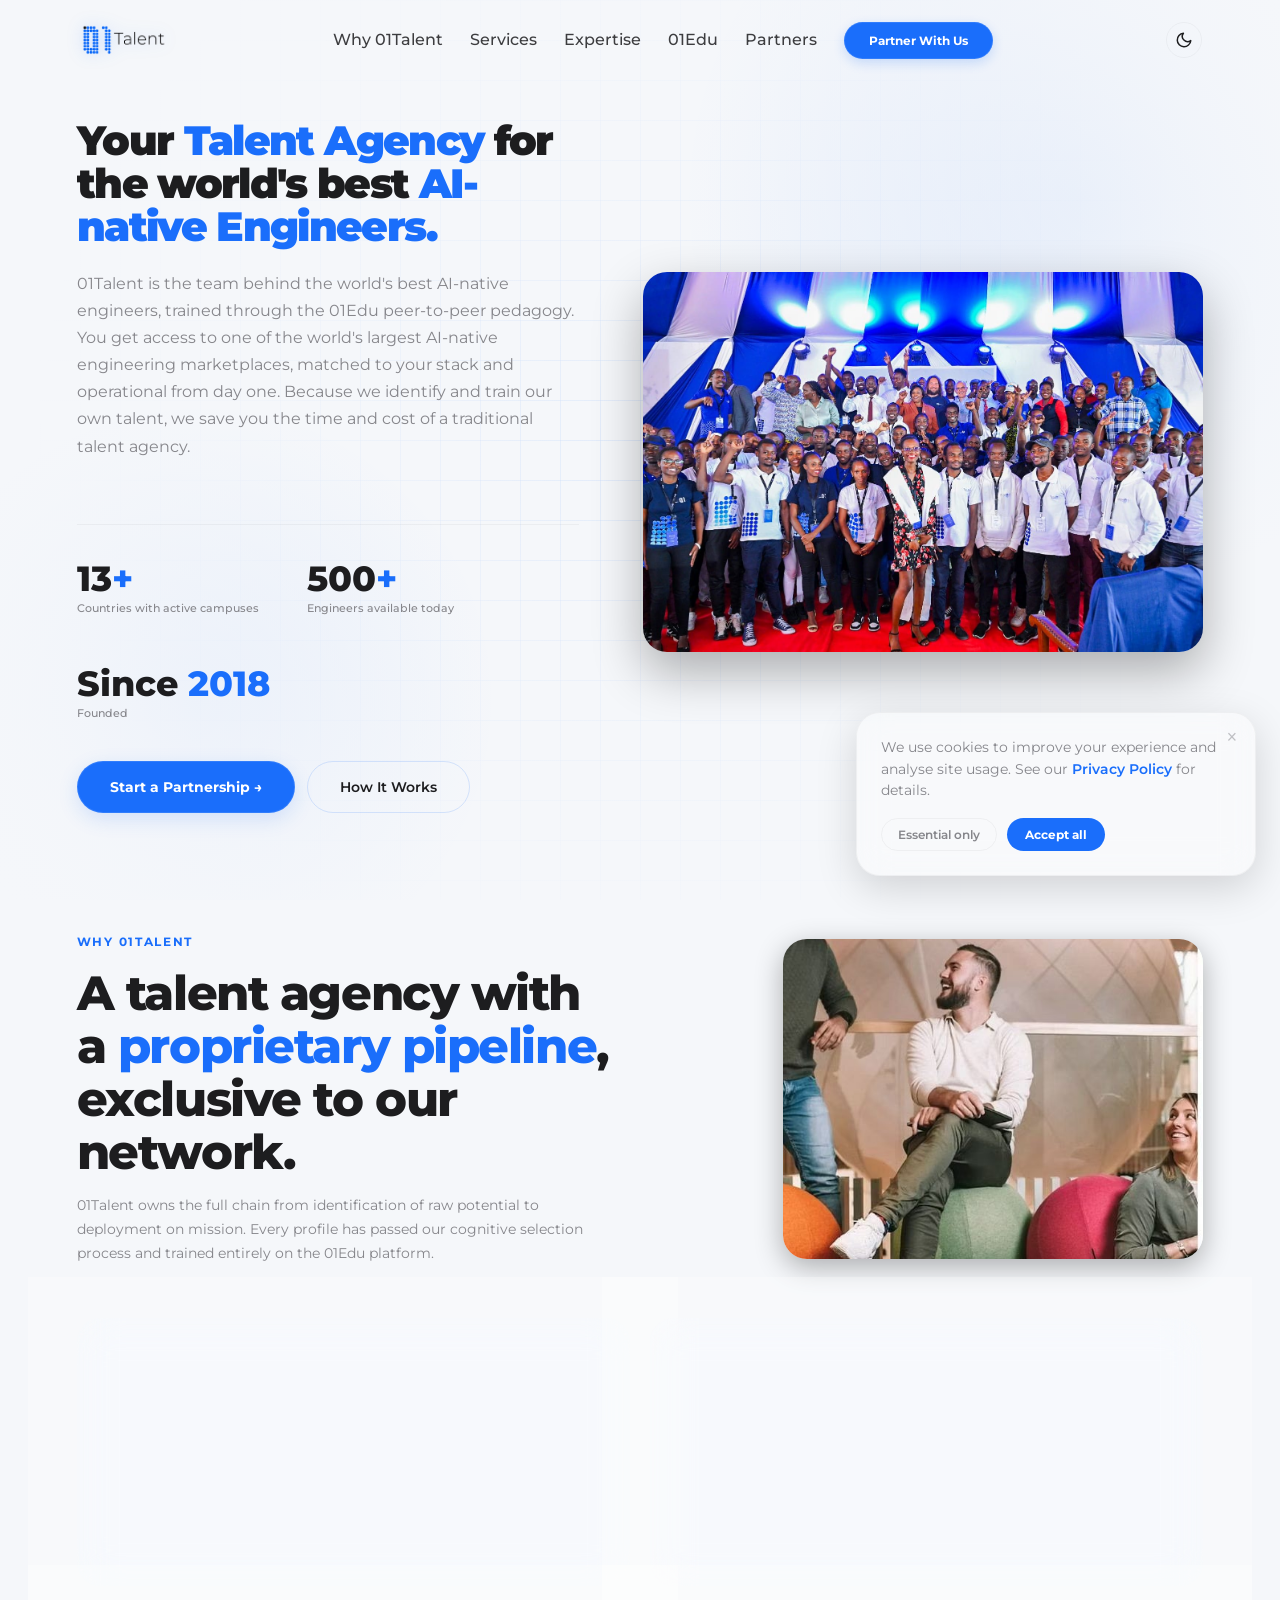
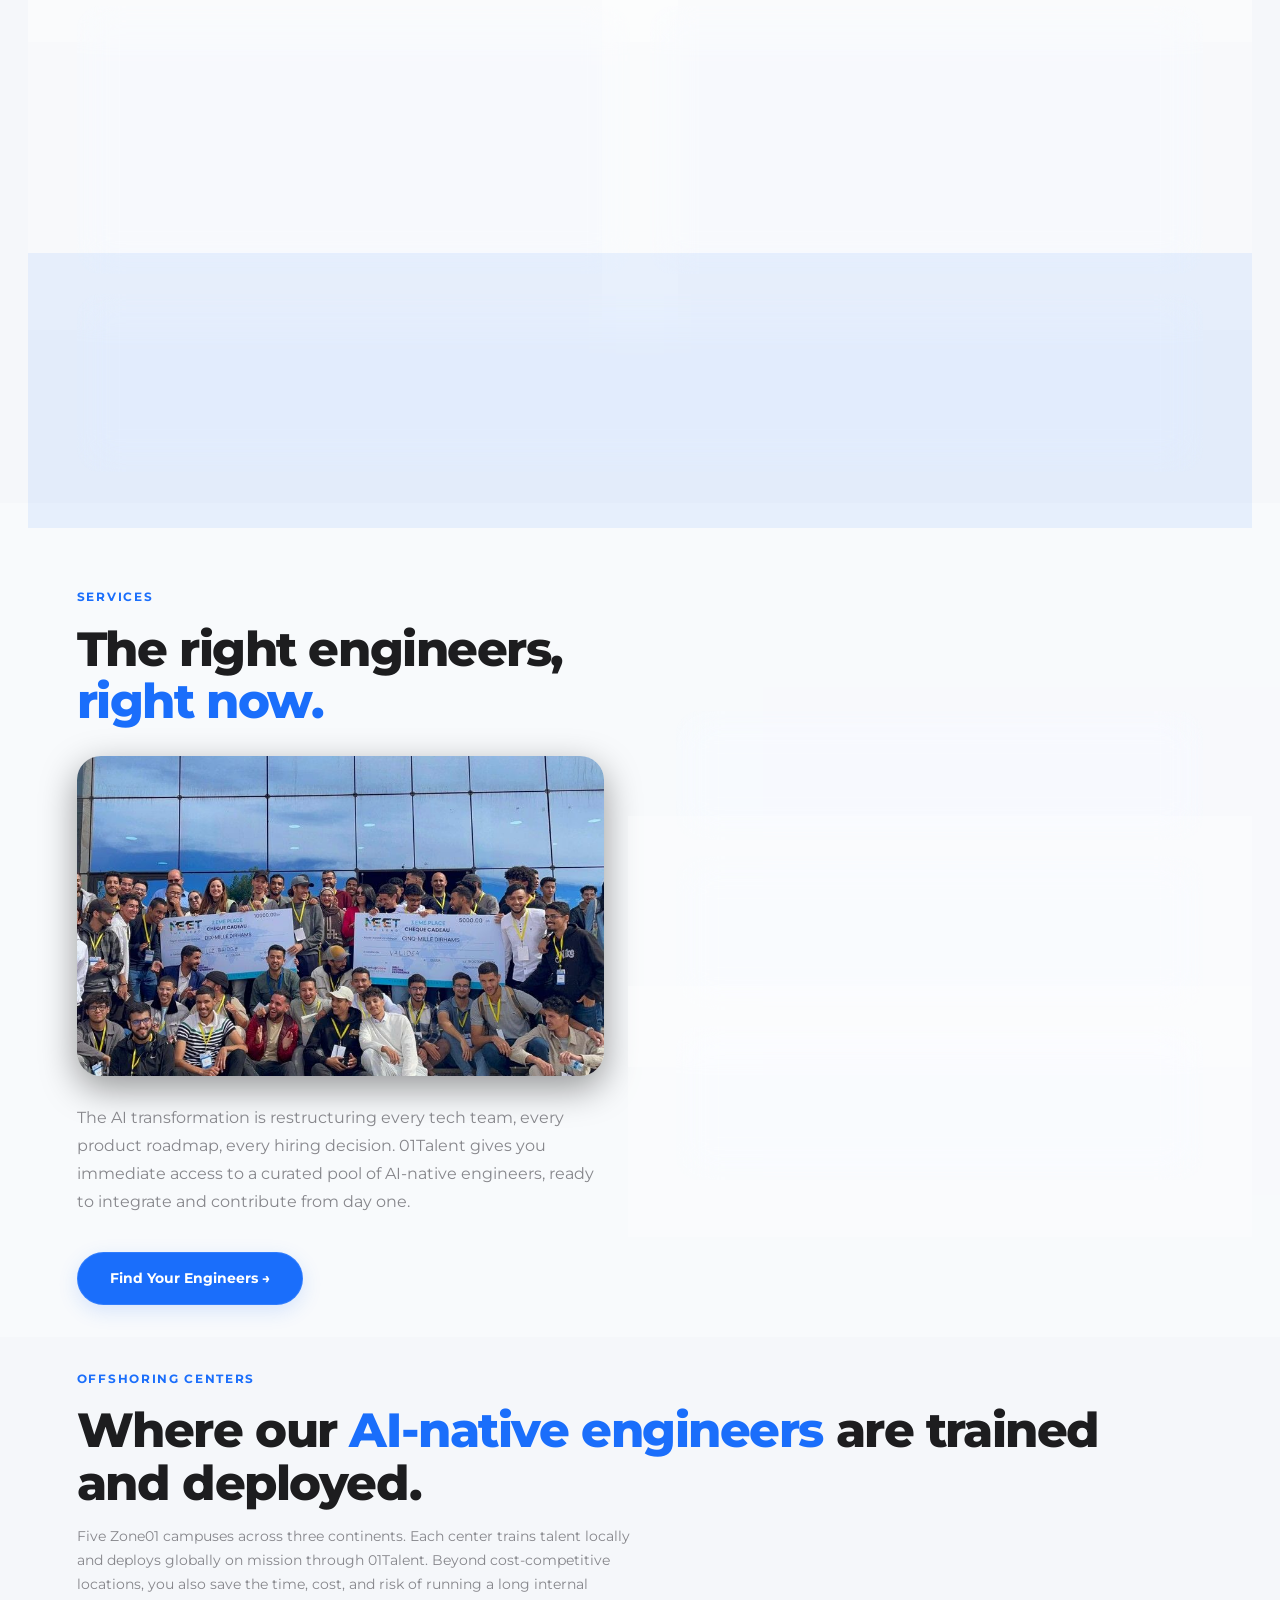
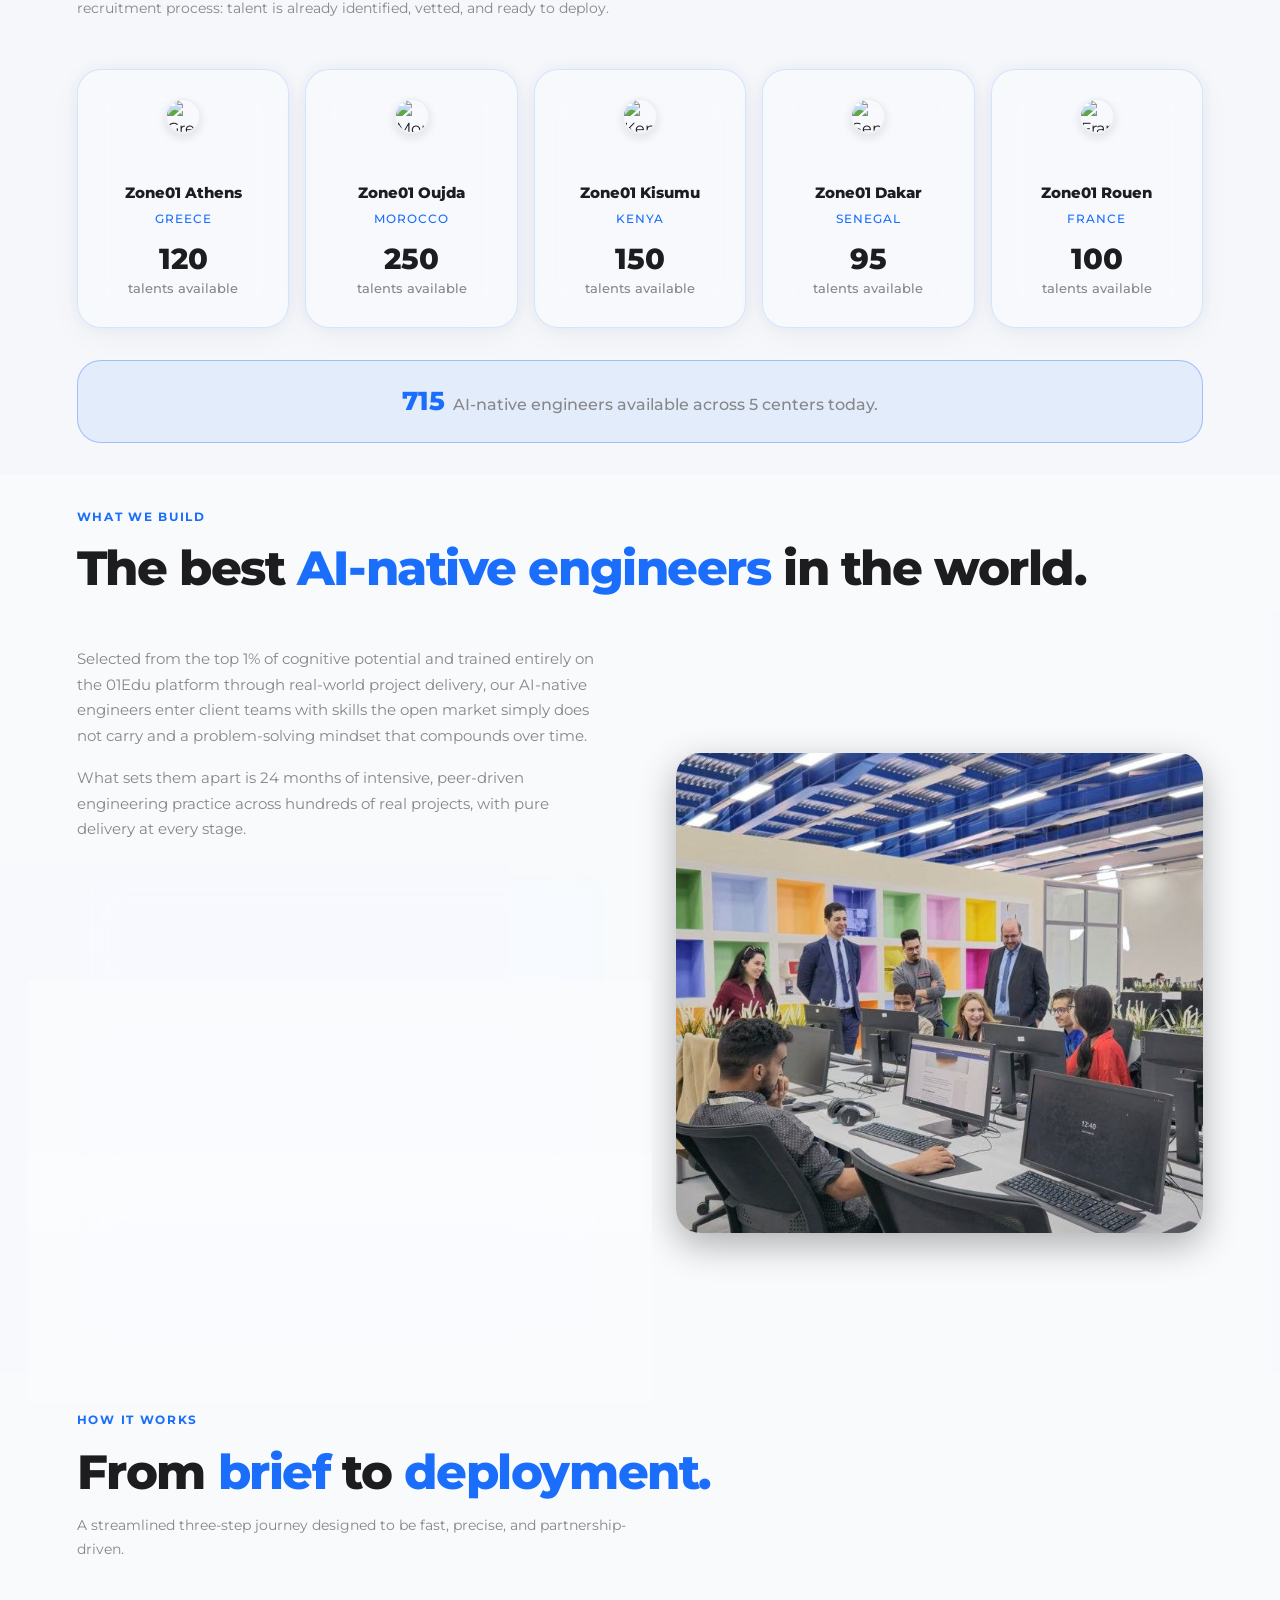
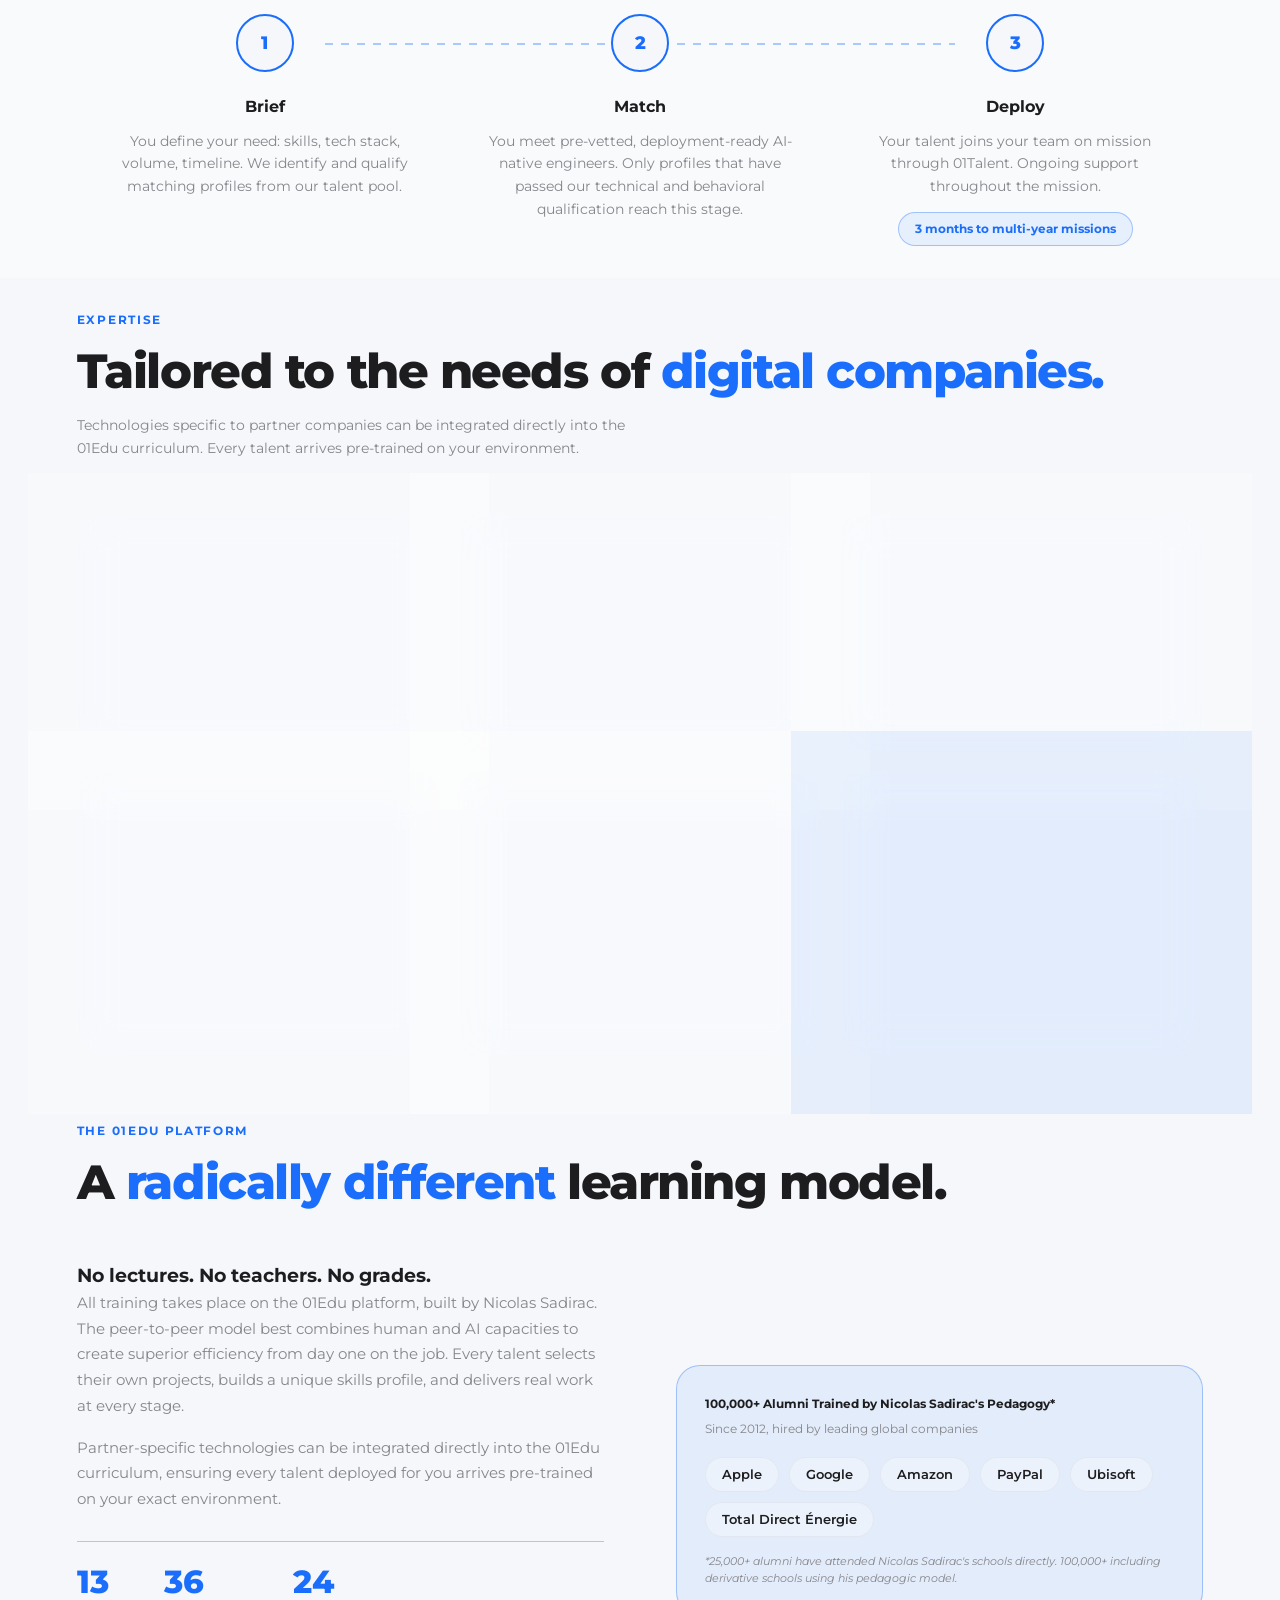
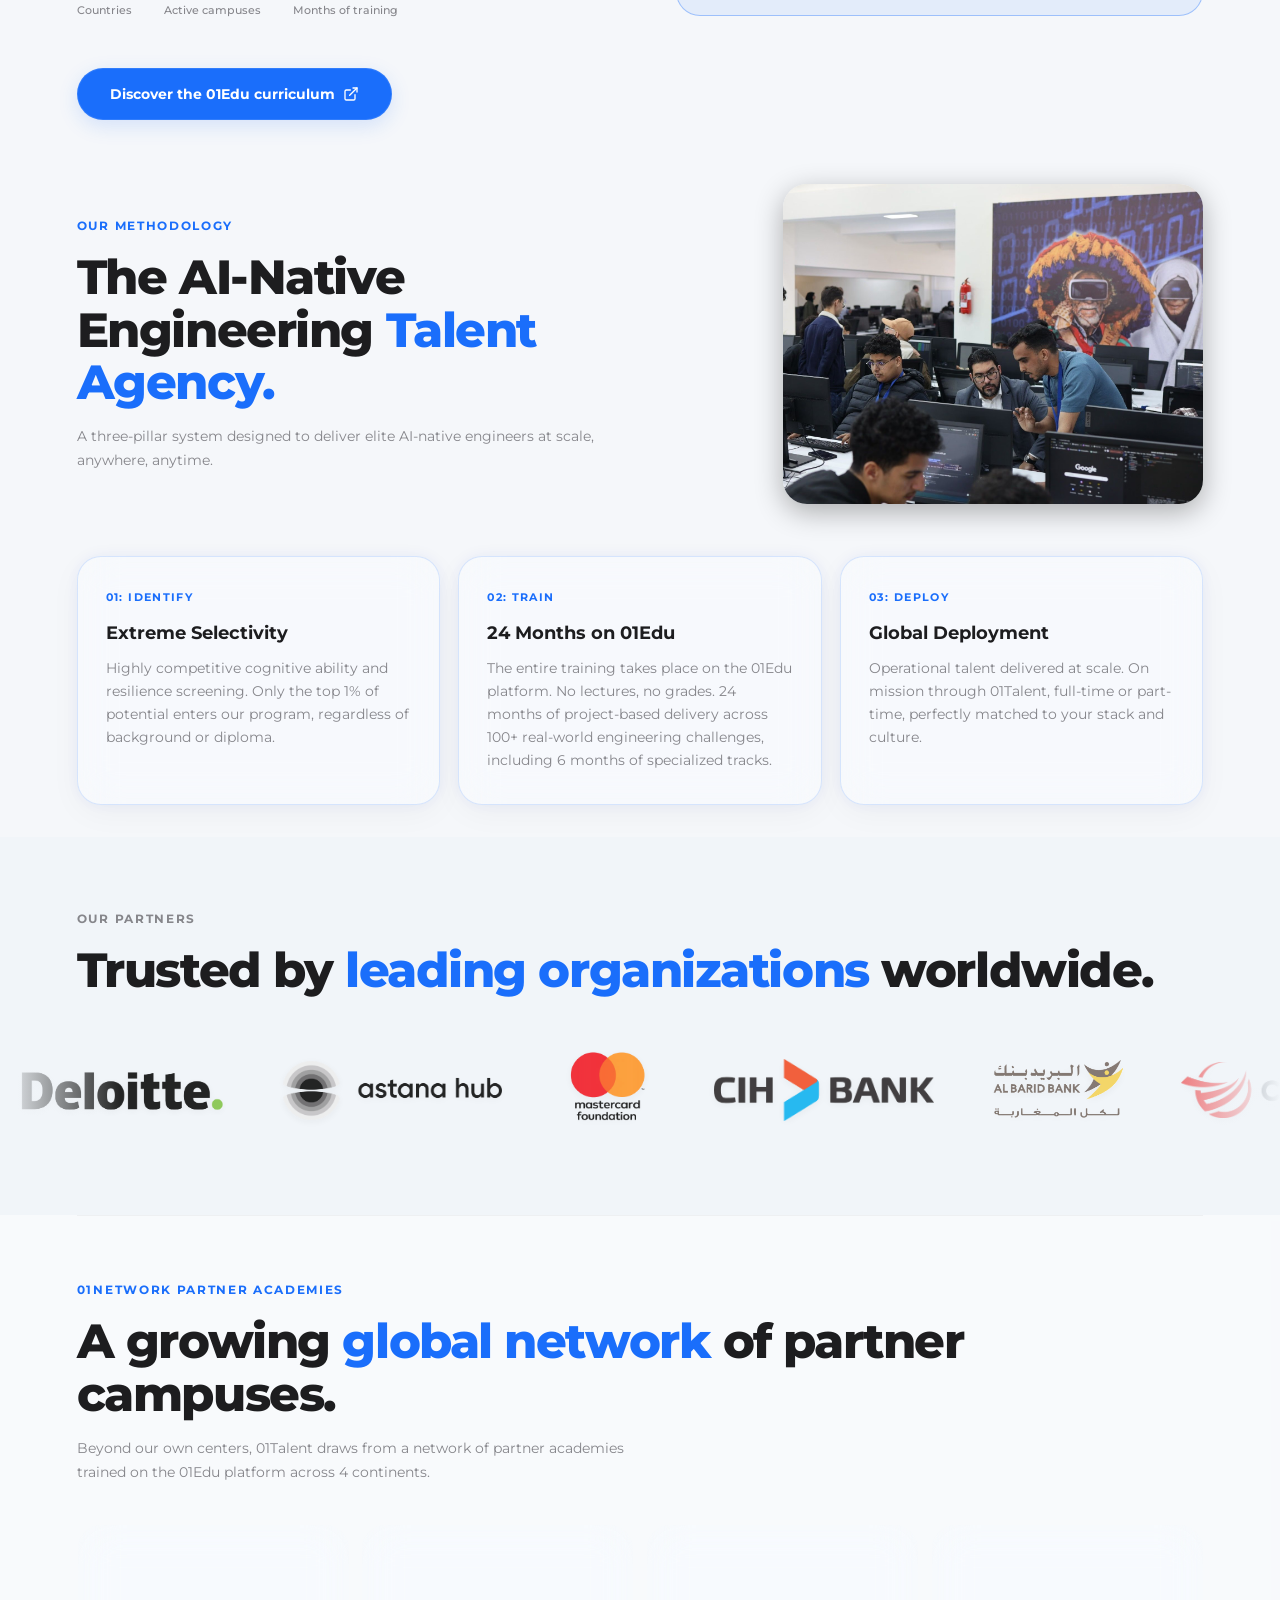
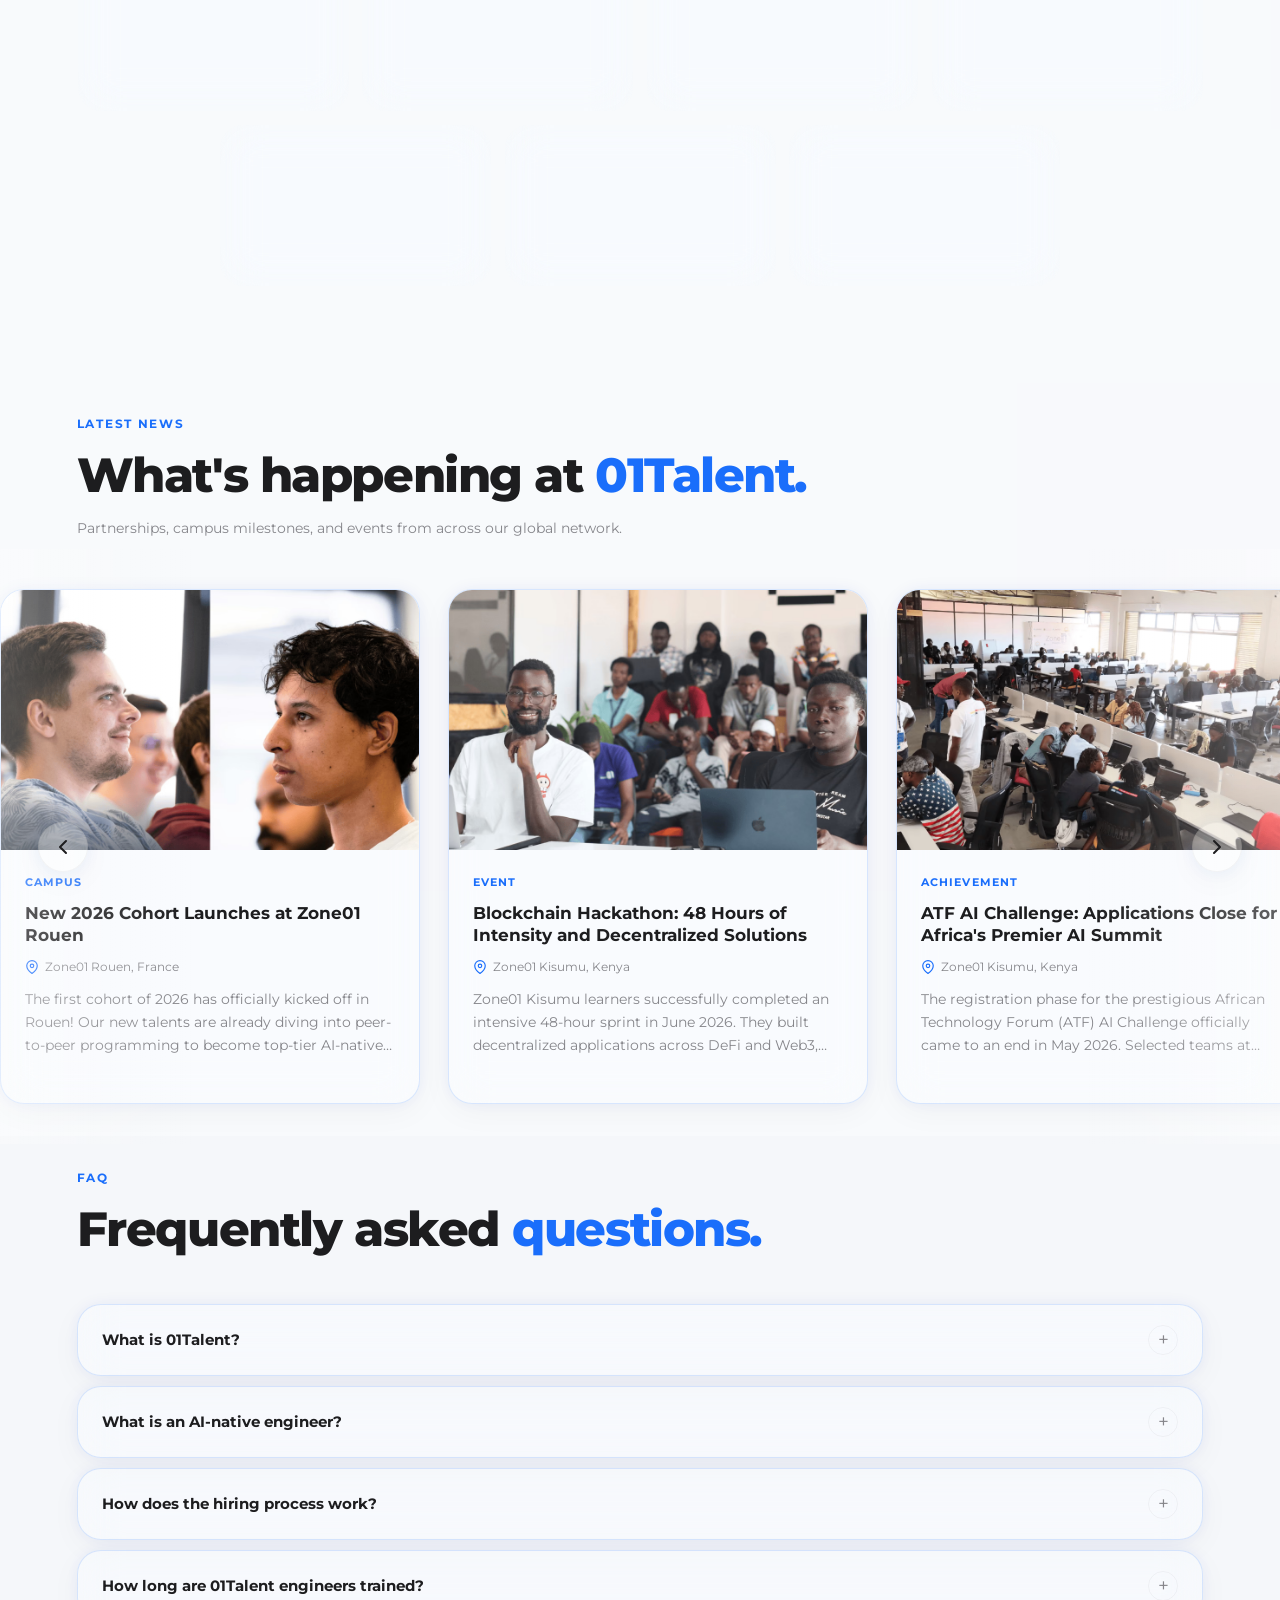
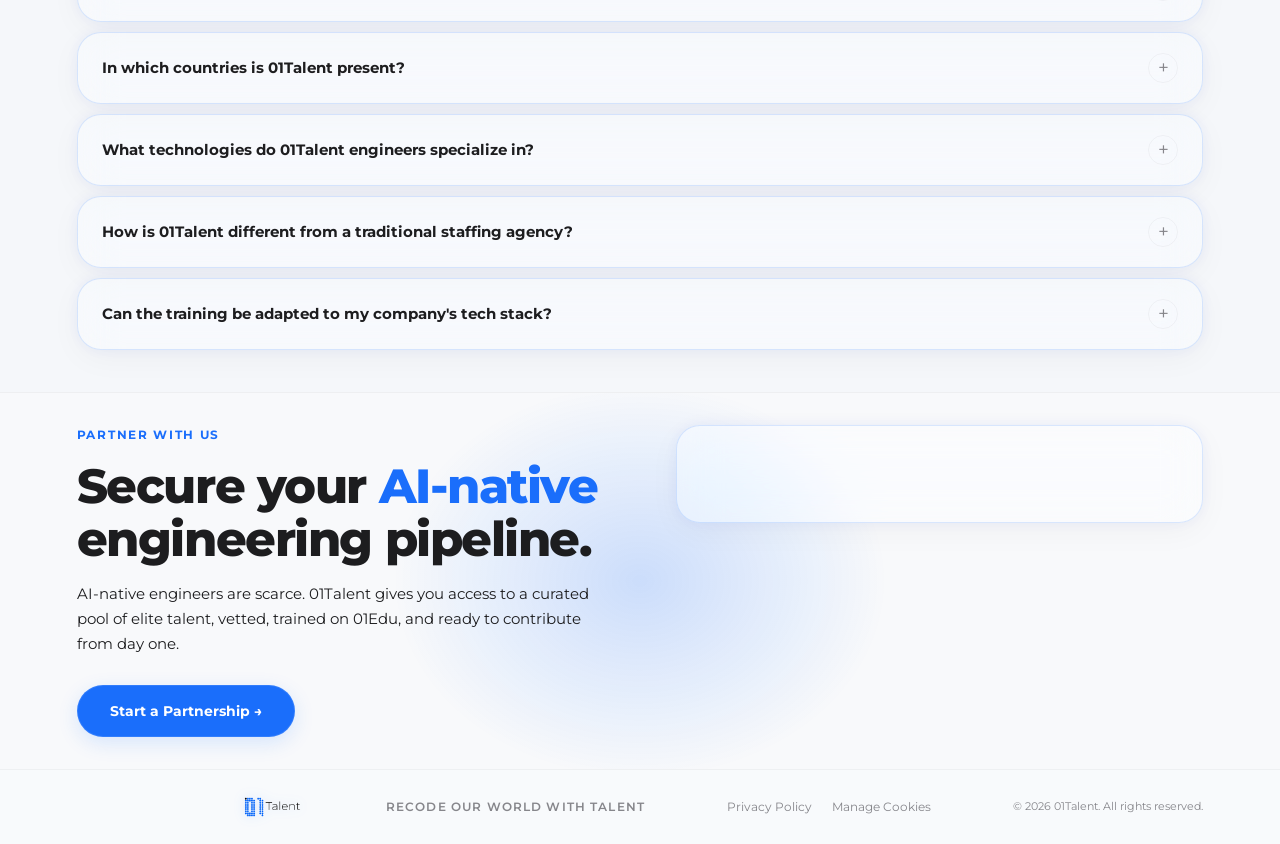
==== public/index.html @ dd98e5f3 "fix(codebase): re-organise" ====
<!doctype html>
<html lang="en">
  <head>
    <meta charset="UTF-8" />
    <meta name="viewport" content="width=device-width, initial-scale=1.0" />
    <title>01Talent: International AI-Native Engineering Talent Agency</title>
    <link rel="preconnect" href="https://fonts.googleapis.com" />
    <link rel="preconnect" href="https://fonts.gstatic.com" crossorigin />
    <link rel="preconnect" href="https://cdn.jsdelivr.net" />
    <link rel="preconnect" href="https://cdnjs.cloudflare.com" />

    <meta
      name="description"
      content="01Talent connects digital companies with the world's best AI-native engineers. Trained on 01Edu across 13+ countries, 500+ engineers available today. Hire top tech talent from day one."
    />
    <meta name="robots" content="index, follow" />

    <link rel="canonical" href="https://www.01talent.com/" />

    <link rel="icon" href="images/favicon/favicon.ico" sizes="any" />
    <link
      rel="icon"
      type="image/avif"
      href="images/favicon/favicon-32x32.avif"
    />
    <link
      rel="icon"
      type="image/webp"
      href="images/favicon/favicon-32x32.webp"
    />
    <link rel="icon" type="image/png" href="images/favicon/favicon-32x32.png" />
    <link rel="apple-touch-icon" href="images/favicon/apple-touch-icon.png" />

    <meta property="og:type" content="website" />
    <meta property="og:url" content="https://www.01talent.com/" />
    <meta
      property="og:title"
      content="01Talent: International AI-Native Engineering Talent Agency"
    />
    <meta
      property="og:description"
      content="Access a curated pool of 500+ AI-native engineers, trained on 01Edu across 13+ countries. Operational from day one."
    />
    <meta
      property="og:image"
      content="https://www.01talent.com/images/logo.png"
    />
    <meta property="og:image:width" content="1200" />
    <meta property="og:image:height" content="630" />
    <meta property="og:site_name" content="01Talent" />
    <meta property="og:locale" content="en_US" />

    <meta name="twitter:card" content="summary_large_image" />
    <meta
      name="twitter:title"
      content="01Talent: International AI-Native Engineering Talent Agency"
    />
    <meta
      name="twitter:description"
      content="Access a curated pool of 500+ AI-native engineers, trained on 01Edu across 13+ countries. Operational from day one."
    />
    <meta
      name="twitter:image"
      content="https://www.01talent.com/images/logo.png"
    />

    <script type="application/ld+json">
      {
        "@context": "https://schema.org",
        "@type": "Organization",
        "name": "01Talent",
        "url": "https://www.01talent.com",
        "logo": "https://www.01talent.com/images/logo.png",
        "description": "International talent agency and marketplace connecting digital companies with AI-native engineers trained on the 01Edu platform.",
        "foundingDate": "2018",
        "areaServed": "Worldwide",
        "sameAs": [],
        "offers": {
          "@type": "Service",
          "name": "AI-Native Engineering Talent",
          "description": "Hire vetted AI-native engineers across 13+ countries, available on mission and matched to your stack."
        }
      }
    </script>
    <link
      href="https://fonts.googleapis.com/css2?family=Montserrat:wght@300;400;500;600;700;800;900&display=swap"
      rel="stylesheet"
      media="print"
      onload="this.media = 'all'"
    />
    <noscript>
      <link
        href="https://fonts.googleapis.com/css2?family=Montserrat:wght@300;400;500;600;700;800;900&display=swap"
        rel="stylesheet"
      />
    </noscript>

    <link rel="stylesheet" href="css/main.css" />

    <script
      charset="utf-8"
      type="text/javascript"
      src="//js-eu1.hsforms.net/forms/embed/v2.js"
      defer
    ></script>

    <script src="js/main.js" defer></script>
    <script>
      (function () {
        const theme = localStorage.getItem("theme") || "light";
        document.documentElement.setAttribute("data-theme", theme);
      })();
    </script>
  </head>
  <body id="top">
    <nav>
      <div class="logo">
        <a href="#top">
          <picture class="logo-light">
            <source srcset="images/logo.avif" type="image/avif" />
            <source srcset="images/logo.webp" type="image/webp" />
            <img
              src="images/logo.png"
              alt="01Talent"
              data-no-lightbox
              width="150"
              height="38"
            />
          </picture>
          <picture class="logo-dark">
            <source srcset="images/logo_white.avif" type="image/avif" />
            <source srcset="images/logo_white.webp" type="image/webp" />
            <img
              src="images/logo_white.png"
              alt="01Talent"
              data-no-lightbox
              width="150"
              height="38"
            />
          </picture>
        </a>
      </div>
      <ul>
        <li><a href="#why">Why 01Talent</a></li>
        <li><a href="#hire">Services</a></li>
        <li><a href="#expertise">Expertise</a></li>
        <li><a href="#platform">01Edu</a></li>
        <li><a href="#partners">Partners</a></li>
        <li><a href="#cta" class="nav-cta">Partner With Us</a></li>
      </ul>
      <div class="nav-controls">
        <button
          id="themeToggle"
          class="theme-toggle"
          aria-label="Toggle dark mode"
        >
          <svg
            class="moon-icon"
            viewBox="0 0 24 24"
            fill="none"
            stroke="currentColor"
            stroke-width="2"
            stroke-linecap="round"
            stroke-linejoin="round"
          >
            <path d="M21 12.79A9 9 0 1 1 11.21 3 7 7 0 0 0 21 12.79z"></path>
          </svg>
          <svg
            class="sun-icon"
            viewBox="0 0 24 24"
            fill="none"
            stroke="currentColor"
            stroke-width="2"
            stroke-linecap="round"
            stroke-linejoin="round"
          >
            <circle cx="12" cy="12" r="5"></circle>
            <line x1="12" y1="1" x2="12" y2="3"></line>
            <line x1="12" y1="21" x2="12" y2="23"></line>
            <line x1="4.22" y1="4.22" x2="5.64" y2="5.64"></line>
            <line x1="18.36" y1="18.36" x2="19.78" y2="19.78"></line>
            <line x1="1" y1="12" x2="3" y2="12"></line>
            <line x1="21" y1="12" x2="23" y2="12"></line>
            <line x1="4.22" y1="19.78" x2="5.64" y2="18.36"></line>
            <line x1="18.36" y1="5.64" x2="19.78" y2="4.22"></line>
          </svg>
        </button>
        <button
          class="hamburger"
          id="hamburger"
          aria-label="Menu"
          aria-expanded="false"
        >
          <span></span><span></span><span></span>
        </button>
      </div>
    </nav>

    <div class="mobile-menu" id="mobileMenu">
      <a href="#why" class="mobile-link">Why 01Talent</a>
      <a href="#hire" class="mobile-link">Services</a>
      <a href="#expertise" class="mobile-link">Expertise</a>
      <a href="#platform" class="mobile-link">01Edu</a>
      <a href="#partners" class="mobile-link">Partners</a>
      <a href="#cta" class="nav-cta mobile-link">Partner With Us</a>
    </div>

    <section id="hero">
      <div class="hero-grid"></div>
      <div class="hero-blob"></div>
      <div class="hero-blob-2"></div>
      <div class="hero-inner">
        <div class="hero-text">
          <h1 class="marketplace-headline">
            Your <em>Talent Agency</em> for the world's best
            <em>AI-native Engineers.</em>
          </h1>
          <div class="hero-photo-mobile">
            <picture>
              <source srcset="images/hero-kisumu.avif" type="image/avif" />
              <source srcset="images/hero-kisumu.webp" type="image/webp" />
              <img
                src="images/hero-kisumu.jpg"
                alt="Zone01 Kisumu cohort of AI-native engineers"
                width="800"
                height="533"
                fetchpriority="high"
              />
            </picture>
          </div>
          <p class="hero-sub">
            01Talent is the team behind the world's best AI-native engineers,
            trained through the 01Edu peer-to-peer pedagogy. You get access to
            one of the world's largest AI-native engineering marketplaces,
            matched to your stack and operational from day one. Because we
            identify and train our own talent, we save you the time and cost of
            a traditional talent agency.
          </p>
          <div class="hero-stats">
            <div>
              <div class="stat-num">13<span>+</span></div>
              <div class="stat-label">Countries with active campuses</div>
            </div>
            <div>
              <div class="stat-num">500<span>+</span></div>
              <div class="stat-label">Engineers available today</div>
            </div>
            <div>
              <div class="stat-num">Since <span>2018</span></div>
              <div class="stat-label">Founded</div>
            </div>
          </div>
          <div class="hero-actions">
            <a href="#cta" class="btn-primary">Start a Partnership →</a>
            <a href="#methodology" class="btn-ghost">How It Works</a>
          </div>
        </div>
        <div class="hero-photo-wrap">
          <picture>
            <source srcset="images/hero-kisumu.avif" type="image/avif" />
            <source srcset="images/hero-kisumu.webp" type="image/webp" />
            <img
              src="images/hero-kisumu.jpg"
              alt="Zone01 Kisumu cohort of AI-native engineers"
              width="800"
              height="533"
              fetchpriority="high"
            />
          </picture>
        </div>
      </div>
    </section>

    <section id="why">
      <div class="why-intro">
        <div class="why-intro-text">
          <div class="section-label">Why 01Talent</div>
          <h2>
            A talent agency with a <em>proprietary pipeline</em>, exclusive to
            our network.
          </h2>
          <p class="section-sub">
            01Talent owns the full chain from identification of raw potential to
            deployment on mission. Every profile has passed our cognitive
            selection process and trained entirely on the 01Edu platform.
          </p>
        </div>
        <picture>
          <source srcset="images/team-photo.avif" type="image/avif" />
          <source srcset="images/team-photo.webp" type="image/webp" />
          <img decoding="async"
            src="images/team-photo.jpg"
            alt="01Talent Team"
            loading="lazy"
            width="800"
            height="600"
          />
        </picture>
      </div>
      <div class="why-grid reveal">
        <div class="card">
          <div class="why-num">01</div>
          <div class="card-title">An Exclusive Talent Pool</div>
          <div class="card-desc">
            Our AI-native engineers are selected, trained on 01Edu, and deployed
            through 01Talent. You access profiles that the open market simply
            cannot provide.
          </div>
        </div>
        <div class="card">
          <div class="why-num">02</div>
          <div class="card-title">Selection That Outperforms Credentials</div>
          <div class="card-desc">
            Built on 01Edu's cognitive selection model, we identify top
            potential regardless of academic background. The result is a pool of
            AI-native engineers overlooked by traditional hiring and now among
            the best in their field.
          </div>
        </div>
        <div class="card">
          <div class="why-num">03</div>
          <div class="card-title">Global Reach, Immediate Availability</div>
          <div class="card-desc">
            Access to one of the world's largest AI-native engineering
            marketplaces: 500+ engineers available across 13+ countries.
            Full-time or part-time, on mission through 01Talent, matched to your
            specific stack and organizational goals.
          </div>
        </div>
        <div class="card">
          <div class="why-num">04</div>
          <div class="card-title">Zero Ramp-Up Time</div>
          <div class="card-desc">
            Every talent arrives deployment-ready with 24 months of hands-on
            engineering experience, built entirely on 01Edu. Your teams are
            reinforced immediately with professionals who deliver from day one.
          </div>
        </div>
        <div class="card card-highlight why-card-5">
          <div class="why-num">05</div>
          <div class="why-card-text">
            <div class="card-title">A Human Talent Manager by Your Side</div>
            <div class="card-desc">
              Every engineer on mission is coached and followed by a dedicated,
              human Talent Manager, who supports their career progression and
              performance throughout the engagement. That ongoing relationship
              is what guarantees professionalism on your team.
            </div>
          </div>
        </div>
      </div>
    </section>

    <section id="hire">
      <div class="hire-inner reveal">
        <div>
          <div class="section-label">Services</div>
          <h2>The right engineers, <em>right now.</em></h2>
          <picture>
            <source srcset="images/hackathon-oujda.avif" type="image/avif" />
            <source srcset="images/hackathon-oujda.webp" type="image/webp" />
            <img decoding="async"
              src="images/hackathon-oujda.jpg"
              alt="Zone01 Oujda engineers at Meet the Lead hackathon"
              loading="lazy"
              width="800"
              height="600"
            />
          </picture>
          <p class="hire-lead">
            The AI transformation is restructuring every tech team, every
            product roadmap, every hiring decision. 01Talent gives you immediate
            access to a curated pool of AI-native engineers, ready to integrate
            and contribute from day one.
          </p>
          <a href="#cta" class="btn-primary">Find Your Engineers →</a>
        </div>
        <div class="scenario-grid">
          <div class="scenario">
            <div class="scenario-dot"></div>
            <div class="scenario-text">
              <strong>Reinforce an Existing Team</strong
              ><span
                >You need specific AI-native profiles to accelerate a product or
                close a skill gap. We match and deploy the right talent within
                days.</span
              >
            </div>
          </div>
          <div class="scenario">
            <div class="scenario-dot"></div>
            <div class="scenario-text">
              <strong>Build a New Capability</strong
              ><span
                >You are entering a new technical domain: AI, blockchain, data
                infrastructure. We provide engineers who have already built in
                that space.</span
              >
            </div>
          </div>
          <div class="scenario">
            <div class="scenario-dot"></div>
            <div class="scenario-text">
              <strong>Scale on Demand</strong
              ><span
                >Your roadmap grows faster than your headcount. We supply vetted
                AI-native engineers on flexible missions so you scale with speed
                and flexibility.</span
              >
            </div>
          </div>
        </div>
      </div>
    </section>

    <section id="centers">
      <div class="section-label">Offshoring Centers</div>
      <h2>Where our <em>AI-native engineers</em> are trained and deployed.</h2>
      <p class="section-sub">
        Five Zone01 campuses across three continents. Each center trains talent
        locally and deploys globally on mission through 01Talent. Beyond
        cost-competitive locations, you also save the time, cost, and risk of
        running a long internal recruitment process: talent is already
        identified, vetted, and ready to deploy.
      </p>
      <div class="centers-grid reveal">
        <div class="center-card">
          <div class="center-flag">
            <img decoding="async"
              src="https://cdnjs.cloudflare.com/ajax/libs/flag-icons/6.6.6/flags/4x3/gr.svg"
              alt="Greece flag"
              class="modern-flag"
              loading="lazy"
              width="36"
              height="36"
            />
          </div>
          <div class="center-name">Zone01 Athens</div>
          <div class="center-country">Greece</div>
          <div class="center-stat"><span>120</span>talents available</div>
        </div>
        <div class="center-card">
          <div class="center-flag">
            <img decoding="async"
              src="https://cdnjs.cloudflare.com/ajax/libs/flag-icons/6.6.6/flags/4x3/ma.svg"
              alt="Morocco flag"
              class="modern-flag"
              loading="lazy"
              width="36"
              height="36"
            />
          </div>
          <div class="center-name">Zone01 Oujda</div>
          <div class="center-country">Morocco</div>
          <div class="center-stat"><span>250</span>talents available</div>
        </div>
        <div class="center-card">
          <div class="center-flag">
            <img decoding="async"
              src="https://cdnjs.cloudflare.com/ajax/libs/flag-icons/6.6.6/flags/4x3/ke.svg"
              alt="Kenya flag"
              class="modern-flag"
              loading="lazy"
              width="36"
              height="36"
            />
          </div>
          <div class="center-name">Zone01 Kisumu</div>
          <div class="center-country">Kenya</div>
          <div class="center-stat"><span>150</span>talents available</div>
        </div>
        <div class="center-card">
          <div class="center-flag">
            <img decoding="async"
              src="https://cdnjs.cloudflare.com/ajax/libs/flag-icons/6.6.6/flags/4x3/sn.svg"
              alt="Senegal flag"
              class="modern-flag"
              loading="lazy"
              width="36"
              height="36"
            />
          </div>
          <div class="center-name">Zone01 Dakar</div>
          <div class="center-country">Senegal</div>
          <div class="center-stat"><span>95</span>talents available</div>
        </div>
        <div class="center-card">
          <div class="center-flag">
            <img decoding="async"
              src="https://cdnjs.cloudflare.com/ajax/libs/flag-icons/6.6.6/flags/4x3/fr.svg"
              alt="France flag"
              class="modern-flag"
              loading="lazy"
              width="36"
              height="36"
            />
          </div>
          <div class="center-name">Zone01 Rouen</div>
          <div class="center-country">France</div>
          <div class="center-stat"><span>100</span>talents available</div>
        </div>
      </div>
      <div class="centers-total reveal">
        <span>715</span>AI-native engineers available across 5 centers today.
      </div>
    </section>

    <section id="what-we-build">
      <div class="section-label">What We Build</div>
      <h2>The best <em>AI-native engineers</em> in the world.</h2>
      <div class="build-mobile-img">
        <picture>
          <source srcset="images/student-platform.avif" type="image/avif" />
          <source srcset="images/student-platform.webp" type="image/webp" />
          <img decoding="async"
            src="images/student-platform.jpg"
            alt="AI-native software engineer trained on 01Edu platform"
            loading="lazy"
            width="800"
            height="600"
          />
        </picture>
      </div>
      <div class="build-inner reveal">
        <div class="build-text">
          <p>
            Selected from the top 1% of cognitive potential and trained entirely
            on the 01Edu platform through real-world project delivery, our
            AI-native engineers enter client teams with skills the open market
            simply does not carry and a problem-solving mindset that compounds
            over time.
          </p>
          <p>
            What sets them apart is 24 months of intensive, peer-driven
            engineering practice across hundreds of real projects, with pure
            delivery at every stage.
          </p>
          <div class="build-qualities">
            <div class="quality-item">
              <strong>AI-Native Mindset</strong
              ><span
                >Built with AI at the core from day one. Every talent thinks,
                designs, and builds in an AI-first environment as a default, not
                an afterthought.</span
              >
            </div>
            <div class="quality-item">
              <strong>Technical Depth Across Domains</strong
              ><span
                >Proficiency in multiple languages and stacks built through
                depth of practice on 01Edu. Go, Rust, Python, JavaScript, React,
                Docker, PostgreSQL and more.</span
              >
            </div>
            <div class="quality-item">
              <strong>As Strong Solo as in Sync</strong
              ><span
                >24 months of peer-to-peer practice mean every talent has
                shipped real projects, reviewed others' work, and built a track
                record of delivery. They join your team ready to collaborate
                from day one.</span
              >
            </div>
          </div>
        </div>
        <div>
          <picture>
            <source srcset="images/student-platform.avif" type="image/avif" />
            <source srcset="images/student-platform.webp" type="image/webp" />
            <img decoding="async"
              src="images/student-platform.jpg"
              class="build-img"
              alt="AI-native software engineer trained on 01Edu platform"
              loading="lazy"
              width="800"
              height="600"
            />
          </picture>
        </div>
      </div>
    </section>

    <section id="process">
      <div class="section-label">How It Works</div>
      <h2>From <em>brief</em> to <em>deployment.</em></h2>
      <p class="section-sub section-sub-no-margin">
        A streamlined three-step journey designed to be fast, precise, and
        partnership-driven.
      </p>
      <div class="process-steps reveal">
        <div class="step">
          <div class="step-num">1</div>
          <div class="step-title">Brief</div>
          <div class="step-desc">
            You define your need: skills, tech stack, volume, timeline. We
            identify and qualify matching profiles from our talent pool.
          </div>
        </div>
        <div class="step">
          <div class="step-num">2</div>
          <div class="step-title">Match</div>
          <div class="step-desc">
            You meet pre-vetted, deployment-ready AI-native engineers. Only
            profiles that have passed our technical and behavioral qualification
            reach this stage.
          </div>
        </div>
        <div class="step">
          <div class="step-num">3</div>
          <div class="step-title">Deploy</div>
          <div class="step-desc">
            Your talent joins your team on mission through 01Talent. Ongoing
            support throughout the mission.
          </div>
          <div class="mission-duration-badge">
            3 months to multi-year missions
          </div>
        </div>
      </div>
    </section>

    <section id="expertise">
      <div class="section-label">Expertise</div>
      <h2>Tailored to the needs of <em>digital companies.</em></h2>
      <p class="section-sub">
        Technologies specific to partner companies can be integrated directly
        into the 01Edu curriculum. Every talent arrives pre-trained on your
        environment.
      </p>
      <div class="expertise-grid reveal">
        <div class="card">
          <div class="exp-tag">AI · Data · Cyber</div>
          <div class="card-title">AI / Data / Cybersecurity</div>
          <div class="card-desc">
            Intelligent systems, data pipelines, and security engineering built
            for the modern threat landscape.
          </div>
        </div>
        <div class="card">
          <div class="exp-tag">Design · Hardware</div>
          <div class="card-title">UI/UX / IoT / Robotics</div>
          <div class="card-desc">
            User-centered design and connected hardware for products people use
            and trust.
          </div>
        </div>
        <div class="card">
          <div class="exp-tag">Infrastructure</div>
          <div class="card-title">Cloud / Mobile / Web</div>
          <div class="card-desc">
            Full-stack, scalable architectures ready for global-scale
            deployment.
          </div>
        </div>
        <div class="card">
          <div class="exp-tag">Decentralized</div>
          <div class="card-title">Blockchain</div>
          <div class="card-desc">
            Decentralized systems and distributed architectures for
            next-generation applications.
          </div>
        </div>
        <div class="card">
          <div class="exp-tag">Legacy · Critical</div>
          <div class="card-title">Custom Software</div>
          <div class="card-desc">
            Rebuilding and evolving legacy critical systems with modern
            engineering practices and an AI-native approach.
          </div>
        </div>
        <div class="card card-bespoke">
          <div class="exp-tag">Bespoke</div>
          <div class="card-title">Your Stack</div>
          <div class="card-desc">
            Partner-specific technologies integrated directly into the 01Edu
            curriculum. Every talent pre-trained for your exact environment
            before they arrive.
          </div>
        </div>
      </div>
    </section>

    <section id="platform">
      <div class="section-label">The 01Edu Platform</div>
      <h2>A <em>radically different</em> learning model.</h2>
      <div class="platform-inner reveal">
        <div class="platform-text">
          <h3>No lectures. No teachers. No grades.</h3>
          <p>
            All training takes place on the 01Edu platform, built by Nicolas
            Sadirac. The peer-to-peer model best combines human and AI
            capacities to create superior efficiency from day one on the job.
            Every talent selects their own projects, builds a unique skills
            profile, and delivers real work at every stage.
          </p>
          <p>
            Partner-specific technologies can be integrated directly into the
            01Edu curriculum, ensuring every talent deployed for you arrives
            pre-trained on your exact environment.
          </p>
          <div class="edu-stat-row">
            <div>
              <div class="edu-stat-num">13</div>
              <div class="edu-stat-label">Countries</div>
            </div>
            <div>
              <div class="edu-stat-num">36</div>
              <div class="edu-stat-label">Active campuses</div>
            </div>
            <div>
              <div class="edu-stat-num">24</div>
              <div class="edu-stat-label">Months of training</div>
            </div>
          </div>
          <div class="btn-primary-wrap">
            <a
              href="https://01edu.ai"
              target="_blank"
              rel="noopener noreferrer"
              class="btn-primary btn-primary-edu"
              >Discover the 01Edu curriculum
              <svg
                width="16"
                height="16"
                viewBox="0 0 24 24"
                fill="none"
                stroke="currentColor"
                stroke-width="2"
                stroke-linecap="round"
                stroke-linejoin="round"
              >
                <path
                  d="M18 13v6a2 2 0 0 1-2 2H5a2 2 0 0 1-2-2V8a2 2 0 0 1 2-2h6"
                />
                <polyline points="15 3 21 3 21 9" />
                <line x1="10" y1="14" x2="21" y2="3" /></svg
            ></a>
          </div>
        </div>
        <div>
          <div class="alumni-box">
            <div class="alumni-label">
              100,000+ Alumni Trained by Nicolas Sadirac's Pedagogy*
            </div>
            <div class="alumni-sublabel">
              Since 2012, hired by leading global companies
            </div>
            <div class="alumni-logos">
              <span class="alumni-pill">Apple</span
              ><span class="alumni-pill">Google</span
              ><span class="alumni-pill">Amazon</span
              ><span class="alumni-pill">PayPal</span
              ><span class="alumni-pill">Ubisoft</span
              ><span class="alumni-pill">Total Direct Énergie</span>
            </div>
            <p class="footnote">
              *25,000+ alumni have attended Nicolas Sadirac's schools directly.
              100,000+ including derivative schools using his pedagogic model.
            </p>
          </div>
        </div>
      </div>
    </section>

    <section id="methodology">
      <div class="why-intro">
        <div class="why-intro-text">
          <div class="section-label">Our Methodology</div>
          <h2>The AI-Native Engineering <em>Talent Agency.</em></h2>
          <p class="section-sub">
            A three-pillar system designed to deliver elite AI-native engineers
            at scale, anywhere, anytime.
          </p>
        </div>
        <picture>
          <source srcset="images/peer-learning.avif" type="image/avif" />
          <source srcset="images/peer-learning.webp" type="image/webp" />
          <img decoding="async"
            src="images/peer-learning.jpg"
            class="methodology-img"
            alt="Peer-to-peer learning model at 01Edu campus"
            loading="lazy"
            width="800"
            height="600"
          />
        </picture>
      </div>
      <div class="method-grid reveal">
        <div class="method-card">
          <div class="method-step">01: Identify</div>
          <div class="method-title">Extreme Selectivity</div>
          <div class="method-desc">
            Highly competitive cognitive ability and resilience screening. Only
            the top 1% of potential enters our program, regardless of background
            or diploma.
          </div>
        </div>
        <div class="method-card">
          <div class="method-step">02: Train</div>
          <div class="method-title">24 Months on 01Edu</div>
          <div class="method-desc">
            The entire training takes place on the 01Edu platform. No lectures,
            no grades. 24 months of project-based delivery across 100+
            real-world engineering challenges, including 6 months of specialized
            tracks.
          </div>
        </div>
        <div class="method-card">
          <div class="method-step">03: Deploy</div>
          <div class="method-title">Global Deployment</div>
          <div class="method-desc">
            Operational talent delivered at scale. On mission through 01Talent,
            full-time or part-time, perfectly matched to your stack and culture.
          </div>
        </div>
      </div>
    </section>

    <section id="partners">
      <div class="partners-intro">
        <div class="section-label partners-label">Our Partners</div>
        <h2 class="partners-title">
          Trusted by <em>leading organizations</em> worldwide.
        </h2>
      </div>
      <div class="partners-track-wrap">
        <div class="partners-track">
          <div class="partner-logo-item">
            <picture>
              <source
                srcset="images/partners/partner-deloitte.avif"
                type="image/avif"
              />
              <source
                srcset="images/partners/partner-deloitte.webp"
                type="image/webp"
              />
              <img decoding="async"
                src="images/partners/partner-deloitte.png"
                alt="Deloitte"
                loading="lazy"
                width="160"
                height="60"
              />
            </picture>
          </div>
          <div class="partner-logo-item">
            <picture>
              <source
                srcset="images/partners/partner-horizont.avif"
                type="image/avif"
              />
              <source
                srcset="images/partners/partner-horizont.webp"
                type="image/webp"
              />
              <img decoding="async"
                src="images/partners/partner-horizont.png"
                alt="Horizont"
                loading="lazy"
                width="160"
                height="60"
              />
            </picture>
          </div>
          <div class="partner-logo-item">
            <picture>
              <source
                srcset="images/partners/partner-mastercard-foundation.avif"
                type="image/avif"
              />
              <source
                srcset="images/partners/partner-mastercard-foundation.webp"
                type="image/webp"
              />
              <img decoding="async"
                src="images/partners/partner-mastercard-foundation.png"
                alt="Mastercard Foundation"
                loading="lazy"
                width="160"
                height="60"
              />
            </picture>
          </div>
          <div class="partner-logo-item">
            <picture>
              <source
                srcset="images/partners/partner-cih-bank.avif"
                type="image/avif"
              />
              <source
                srcset="images/partners/partner-cih-bank.webp"
                type="image/webp"
              />
              <img decoding="async"
                src="images/partners/partner-cih-bank.png"
                alt="CIH Bank"
                loading="lazy"
                width="160"
                height="60"
              />
            </picture>
          </div>
          <div class="partner-logo-item">
            <picture>
              <source
                srcset="images/partners/partner-al-barid-bank.avif"
                type="image/avif"
              />
              <source
                srcset="images/partners/partner-al-barid-bank.webp"
                type="image/webp"
              />
              <img decoding="async"
                src="images/partners/partner-al-barid-bank.png"
                alt="Al Barid Bank"
                loading="lazy"
                width="160"
                height="60"
              />
            </picture>
          </div>
          <div class="partner-logo-item">
            <picture>
              <source
                srcset="images/partners/partner-cleyrop.avif"
                type="image/avif"
              />
              <source
                srcset="images/partners/partner-cleyrop.webp"
                type="image/webp"
              />
              <img decoding="async"
                src="images/partners/partner-cleyrop.png"
                alt="Cleyrop"
                loading="lazy"
                width="160"
                height="60"
              />
            </picture>
          </div>
          <div class="partner-logo-item">
            <picture>
              <source
                srcset="images/partners/partner-lakehub.avif"
                type="image/avif"
              />
              <source
                srcset="images/partners/partner-lakehub.webp"
                type="image/webp"
              />
              <img decoding="async"
                src="images/partners/partner-lakehub.png"
                alt="LakeHub"
                loading="lazy"
                width="160"
                height="60"
              />
            </picture>
          </div>
          <div class="partner-logo-item">
            <picture>
              <source
                srcset="images/partners/partner-credit-agricole.avif"
                type="image/avif"
              />
              <source
                srcset="images/partners/partner-credit-agricole.webp"
                type="image/webp"
              />
              <img decoding="async"
                src="images/partners/partner-credit-agricole.png"
                alt="Crédit Agricole"
                loading="lazy"
                width="160"
                height="60"
              />
            </picture>
          </div>
          <div class="partner-logo-item">
            <picture>
              <source
                srcset="images/partners/partner-future-africa.avif"
                type="image/avif"
              />
              <source
                srcset="images/partners/partner-future-africa.webp"
                type="image/webp"
              />
              <img decoding="async"
                src="images/partners/partner-future-africa.png"
                alt="Future Africa"
                loading="lazy"
                width="160"
                height="60"
              />
            </picture>
          </div>
          <div class="partner-logo-item">
            <picture>
              <source
                srcset="images/partners/partner-smart-africa.avif"
                type="image/avif"
              />
              <source
                srcset="images/partners/partner-smart-africa.webp"
                type="image/webp"
              />
              <img decoding="async"
                src="images/partners/partner-smart-africa.png"
                alt="Smart Africa"
                loading="lazy"
                width="160"
                height="60"
              />
            </picture>
          </div>
          <div class="partner-logo-item">
            <picture>
              <source
                srcset="images/partners/partner-royaume-du-maroc.avif"
                type="image/avif"
              />
              <source
                srcset="images/partners/partner-royaume-du-maroc.webp"
                type="image/webp"
              />
              <img decoding="async"
                src="images/partners/partner-royaume-du-maroc.png"
                alt="Royaume du Maroc"
                loading="lazy"
                width="160"
                height="60"
              />
            </picture>
          </div>
          <div class="partner-logo-item">
            <picture>
              <source
                srcset="images/partners/partner-council-of-governors-kenya.avif"
                type="image/avif"
              />
              <source
                srcset="images/partners/partner-council-of-governors-kenya.webp"
                type="image/webp"
              />
              <img decoding="async"
                src="images/partners/partner-council-of-governors-kenya.png"
                alt="Council of Governors"
                loading="lazy"
                width="160"
                height="60"
              />
            </picture>
          </div>
          <div class="partner-logo-item">
            <picture>
              <source
                srcset="images/partners/partner-region-de-loriental.avif"
                type="image/avif"
              />
              <source
                srcset="images/partners/partner-region-de-loriental.webp"
                type="image/webp"
              />
              <img decoding="async"
                src="images/partners/partner-region-de-loriental.png"
                alt="Région de l'Oriental"
                loading="lazy"
                width="160"
                height="60"
              />
            </picture>
          </div>
          <div class="partner-logo-item">
            <picture>
              <source
                srcset="images/partners/partner-ddf.avif"
                type="image/avif"
              />
              <source
                srcset="images/partners/partner-ddf.webp"
                type="image/webp"
              />
              <img decoding="async"
                src="images/partners/partner-ddf.png"
                alt="DDF"
                loading="lazy"
                width="160"
                height="60"
              />
            </picture>
          </div>
          <div class="partner-logo-item">
            <picture>
              <source
                srcset="images/partners/partner-founders-forum.avif"
                type="image/avif"
              />
              <source
                srcset="images/partners/partner-founders-forum.webp"
                type="image/webp"
              />
              <img decoding="async"
                src="images/partners/partner-founders-forum.png"
                alt="Founders Forum"
                loading="lazy"
                width="160"
                height="60"
              />
            </picture>
          </div>
          <div class="partner-logo-item">
            <picture>
              <source
                srcset="images/partners/partner-cccg.avif"
                type="image/avif"
              />
              <source
                srcset="images/partners/partner-cccg.webp"
                type="image/webp"
              />
              <img decoding="async"
                src="images/partners/partner-cccg.png"
                alt="CGLU Africa"
                loading="lazy"
                width="160"
                height="60"
              />
            </picture>
          </div>

          <div class="partner-logo-item">
            <picture>
              <source
                srcset="images/partners/partner-deloitte.avif"
                type="image/avif"
              />
              <source
                srcset="images/partners/partner-deloitte.webp"
                type="image/webp"
              />
              <img decoding="async"
                src="images/partners/partner-deloitte.png"
                alt="Deloitte"
                width="160"
                height="60"
                loading="lazy"
                decoding="async"
              />
            </picture>
          </div>
          <div class="partner-logo-item">
            <picture>
              <source
                srcset="images/partners/partner-horizont.avif"
                type="image/avif"
              />
              <source
                srcset="images/partners/partner-horizont.webp"
                type="image/webp"
              />
              <img decoding="async"
                src="images/partners/partner-horizont.png"
                alt="Horizont"
                width="160"
                height="60"
                loading="lazy"
                decoding="async"
              />
            </picture>
          </div>
          <div class="partner-logo-item">
            <picture>
              <source
                srcset="images/partners/partner-mastercard-foundation.avif"
                type="image/avif"
              />
              <source
                srcset="images/partners/partner-mastercard-foundation.webp"
                type="image/webp"
              />
              <img decoding="async"
                src="images/partners/partner-mastercard-foundation.png"
                alt="Mastercard Foundation"
                width="160"
                height="60"
                loading="lazy"
                decoding="async"
              />
            </picture>
          </div>
          <div class="partner-logo-item">
            <picture>
              <source
                srcset="images/partners/partner-cih-bank.avif"
                type="image/avif"
              />
              <source
                srcset="images/partners/partner-cih-bank.webp"
                type="image/webp"
              />
              <img decoding="async"
                src="images/partners/partner-cih-bank.png"
                alt="CIH Bank"
                width="160"
                height="60"
                loading="lazy"
                decoding="async"
              />
            </picture>
          </div>
          <div class="partner-logo-item">
            <picture>
              <source
                srcset="images/partners/partner-al-barid-bank.avif"
                type="image/avif"
              />
              <source
                srcset="images/partners/partner-al-barid-bank.webp"
                type="image/webp"
              />
              <img decoding="async"
                src="images/partners/partner-al-barid-bank.png"
                alt="Al Barid Bank"
                width="160"
                height="60"
                loading="lazy"
                decoding="async"
              />
            </picture>
          </div>
          <div class="partner-logo-item">
            <picture>
              <source
                srcset="images/partners/partner-cleyrop.avif"
                type="image/avif"
              />
              <source
                srcset="images/partners/partner-cleyrop.webp"
                type="image/webp"
              />
              <img decoding="async"
                src="images/partners/partner-cleyrop.png"
                alt="Cleyrop"
                width="160"
                height="60"
                loading="lazy"
                decoding="async"
              />
            </picture>
          </div>
          <div class="partner-logo-item">
            <picture>
              <source
                srcset="images/partners/partner-lakehub.avif"
                type="image/avif"
              />
              <source
                srcset="images/partners/partner-lakehub.webp"
                type="image/webp"
              />
              <img decoding="async"
                src="images/partners/partner-lakehub.png"
                alt="LakeHub"
                width="160"
                height="60"
                loading="lazy"
                decoding="async"
              />
            </picture>
          </div>
          <div class="partner-logo-item">
            <picture>
              <source
                srcset="images/partners/partner-credit-agricole.avif"
                type="image/avif"
              />
              <source
                srcset="images/partners/partner-credit-agricole.webp"
                type="image/webp"
              />
              <img decoding="async"
                src="images/partners/partner-credit-agricole.png"
                alt="Crédit Agricole"
                width="160"
                height="60"
                loading="lazy"
                decoding="async"
              />
            </picture>
          </div>
          <div class="partner-logo-item">
            <picture>
              <source
                srcset="images/partners/partner-future-africa.avif"
                type="image/avif"
              />
              <source
                srcset="images/partners/partner-future-africa.webp"
                type="image/webp"
              />
              <img decoding="async"
                src="images/partners/partner-future-africa.png"
                alt="Future Africa"
                width="160"
                height="60"
                loading="lazy"
                decoding="async"
              />
            </picture>
          </div>
          <div class="partner-logo-item">
            <picture>
              <source
                srcset="images/partners/partner-smart-africa.avif"
                type="image/avif"
              />
              <source
                srcset="images/partners/partner-smart-africa.webp"
                type="image/webp"
              />
              <img decoding="async"
                src="images/partners/partner-smart-africa.png"
                alt="Smart Africa"
                width="160"
                height="60"
                loading="lazy"
                decoding="async"
              />
            </picture>
          </div>
          <div class="partner-logo-item">
            <picture>
              <source
                srcset="images/partners/partner-royaume-du-maroc.avif"
                type="image/avif"
              />
              <source
                srcset="images/partners/partner-royaume-du-maroc.webp"
                type="image/webp"
              />
              <img decoding="async"
                src="images/partners/partner-royaume-du-maroc.png"
                alt="Royaume du Maroc"
                width="160"
                height="60"
                loading="lazy"
                decoding="async"
              />
            </picture>
          </div>
          <div class="partner-logo-item">
            <picture>
              <source
                srcset="images/partners/partner-council-of-governors-kenya.avif"
                type="image/avif"
              />
              <source
                srcset="images/partners/partner-council-of-governors-kenya.webp"
                type="image/webp"
              />
              <img decoding="async"
                src="images/partners/partner-council-of-governors-kenya.png"
                alt="Council of Governors"
                width="160"
                height="60"
                loading="lazy"
                decoding="async"
              />
            </picture>
          </div>
          <div class="partner-logo-item">
            <picture>
              <source
                srcset="images/partners/partner-region-de-loriental.avif"
                type="image/avif"
              />
              <source
                srcset="images/partners/partner-region-de-loriental.webp"
                type="image/webp"
              />
              <img decoding="async"
                src="images/partners/partner-region-de-loriental.png"
                alt="Région de l'Oriental"
                width="160"
                height="60"
                loading="lazy"
                decoding="async"
              />
            </picture>
          </div>
          <div class="partner-logo-item">
            <picture>
              <source
                srcset="images/partners/partner-ddf.avif"
                type="image/avif"
              />
              <source
                srcset="images/partners/partner-ddf.webp"
                type="image/webp"
              />
              <img decoding="async"
                src="images/partners/partner-ddf.png"
                alt="DDF"
                width="160"
                height="60"
                loading="lazy"
                decoding="async"
              />
            </picture>
          </div>
          <div class="partner-logo-item">
            <picture>
              <source
                srcset="images/partners/partner-founders-forum.avif"
                type="image/avif"
              />
              <source
                srcset="images/partners/partner-founders-forum.webp"
                type="image/webp"
              />
              <img decoding="async"
                src="images/partners/partner-founders-forum.png"
                alt="Founders Forum"
                width="160"
                height="60"
                loading="lazy"
                decoding="async"
              />
            </picture>
          </div>
          <div class="partner-logo-item">
            <picture>
              <source
                srcset="images/partners/partner-cccg.avif"
                type="image/avif"
              />
              <source
                srcset="images/partners/partner-cccg.webp"
                type="image/webp"
              />
              <img decoding="async"
                src="images/partners/partner-cccg.png"
                alt="CGLU Africa"
                width="160"
                height="60"
                loading="lazy"
                decoding="async"
              />
            </picture>
          </div>
        </div>
      </div>
    </section>

    <section id="academies">
      <div class="academies-inner">
        <div class="section-label">01Network Partner Academies</div>
        <h2>A growing <em>global network</em> of partner campuses.</h2>
        <p class="section-sub">
          Beyond our own centers, 01Talent draws from a network of partner
          academies trained on the 01Edu platform across 4 continents.
        </p>
        <div class="academies-grid reveal">
          <div class="academy-card">
            <div class="academy-flag">
              <img decoding="async"
                src="https://cdnjs.cloudflare.com/ajax/libs/flag-icons/6.6.6/flags/4x3/bh.svg"
                alt="Bahrain flag"
                class="modern-flag"
                loading="lazy"
                width="36"
                height="36"
              />
            </div>
            <div class="academy-name">Reboot01</div>
            <div class="academy-country">Bahrain</div>
          </div>
          <div class="academy-card">
            <div class="academy-flag">
              <img decoding="async"
                src="https://cdnjs.cloudflare.com/ajax/libs/flag-icons/6.6.6/flags/4x3/ax.svg"
                alt="Åland flag"
                class="modern-flag"
                loading="lazy"
                width="36"
                height="36"
              />
            </div>
            <div class="academy-name">grit:lab</div>
            <div class="academy-country">Åland</div>
          </div>

          <div class="academy-card">
            <div class="academy-flag">
              <img decoding="async"
                src="https://cdnjs.cloudflare.com/ajax/libs/flag-icons/6.6.6/flags/4x3/gb.svg"
                alt="United Kingdom flag"
                class="modern-flag"
                loading="lazy"
                width="36"
                height="36"
              />
            </div>
            <div class="academy-name">01Founders</div>
            <div class="academy-country">United Kingdom</div>
          </div>
          <div class="academy-card">
            <div class="academy-flag">
              <img decoding="async"
                src="https://cdnjs.cloudflare.com/ajax/libs/flag-icons/6.6.6/flags/4x3/eg.svg"
                alt="Egypt flag"
                class="modern-flag"
                loading="lazy"
                width="36"
                height="36"
              />
            </div>
            <div class="academy-name">NextEra</div>
            <div class="academy-country">Egypt</div>
          </div>
          <div class="academy-card">
            <div class="academy-flag">
              <img decoding="async"
                src="https://cdnjs.cloudflare.com/ajax/libs/flag-icons/6.6.6/flags/4x3/ng.svg"
                alt="Nigeria flag"
                class="modern-flag"
                loading="lazy"
                width="36"
                height="36"
              />
            </div>
            <div class="academy-name">Learn2Earn</div>
            <div class="academy-country">Nigeria</div>
          </div>
          <div class="academy-card">
            <div class="academy-flag">
              <img decoding="async"
                src="https://cdnjs.cloudflare.com/ajax/libs/flag-icons/6.6.6/flags/4x3/kz.svg"
                alt="Kazakhstan flag"
                class="modern-flag"
                loading="lazy"
                width="36"
                height="36"
              />
            </div>
            <div class="academy-name">Tomorrow School</div>
            <div class="academy-country">Kazakhstan</div>
          </div>

          <div class="academy-card">
            <div class="academy-flag">
              <img decoding="async"
                src="https://cdnjs.cloudflare.com/ajax/libs/flag-icons/6.6.6/flags/4x3/fr.svg"
                alt="France flag"
                class="modern-flag"
                loading="lazy"
                width="36"
                height="36"
              />
            </div>
            <div class="academy-name">Ynov</div>
            <div class="academy-country">France</div>
          </div>
        </div>
      </div>
    </section>

    <section id="news">
      <div class="section-label">Latest News</div>
      <h2>What's happening at <em>01Talent.</em></h2>
      <p class="section-sub">
        Partnerships, campus milestones, and events from across our global
        network.
      </p>
      <div class="news-carousel reveal">
        <button class="news-nav-btn prev" aria-label="Previous news">
          <svg
            width="24"
            height="24"
            viewBox="0 0 24 24"
            fill="none"
            stroke="currentColor"
            stroke-width="2"
            stroke-linecap="round"
            stroke-linejoin="round"
          >
            <path d="M15 18l-6-6 6-6" />
          </svg>
        </button>
        <div class="news-track-outer">
          <div class="news-track" id="newsTrack">
            <div class="news-card">
              <picture>
                <source
                  srcset="images/news/news-rouen-cohort.avif"
                  type="image/avif"
                />
                <source
                  srcset="images/news/news-rouen-cohort.webp"
                  type="image/webp"
                />
                <img decoding="async"
                  class="news-card-img"
                  loading="lazy"
                  src="images/news/news-rouen-cohort.png"
                  alt="New 2026 Cohort Launches at Zone01 Rouen"
                  width="420"
                  height="260"
                />
              </picture>
              <div class="news-card-body">
                <div class="news-card-tag">Campus</div>
                <div class="news-card-title">
                  New 2026 Cohort Launches at Zone01 Rouen
                </div>
                <div class="news-card-date">
                  <svg
                    class="location-pin"
                    viewBox="0 0 24 24"
                    width="14"
                    height="14"
                    stroke="currentColor"
                    stroke-width="2"
                    fill="none"
                    stroke-linecap="round"
                    stroke-linejoin="round"
                  >
                    <path
                      d="M21 10c0 7-9 13-9 13s-9-6-9-13a9 9 0 0 1 18 0z"
                    ></path>
                    <circle cx="12" cy="10" r="3"></circle>
                  </svg>
                  Zone01 Rouen, France
                </div>
                <div class="news-card-desc">
                  The first cohort of 2026 has officially kicked off in Rouen!
                  Our new talents are already diving into peer-to-peer
                  programming to become top-tier AI-native engineers and build
                  their future tech careers.
                </div>
              </div>
            </div>
            <div class="news-card">
              <picture>
                <source
                  srcset="images/news/news-blockchain-hackathon.avif"
                  type="image/avif"
                />
                <source
                  srcset="images/news/news-blockchain-hackathon.webp"
                  type="image/webp"
                />
                <img decoding="async"
                  class="news-card-img"
                  loading="lazy"
                  src="images/news/news-blockchain-hackathon.png"
                  alt="Blockchain Hackathon: 48 Hours of Intensity and Decentralized Solutions"
                  width="420"
                  height="260"
                />
              </picture>
              <div class="news-card-body">
                <div class="news-card-tag">Event</div>
                <div class="news-card-title">
                  Blockchain Hackathon: 48 Hours of Intensity and Decentralized
                  Solutions
                </div>
                <div class="news-card-date">
                  <svg
                    class="location-pin"
                    viewBox="0 0 24 24"
                    width="14"
                    height="14"
                    stroke="currentColor"
                    stroke-width="2"
                    fill="none"
                    stroke-linecap="round"
                    stroke-linejoin="round"
                  >
                    <path
                      d="M21 10c0 7-9 13-9 13s-9-6-9-13a9 9 0 0 1 18 0z"
                    ></path>
                    <circle cx="12" cy="10" r="3"></circle>
                  </svg>
                  Zone01 Kisumu, Kenya
                </div>
                <div class="news-card-desc">
                  Zone01 Kisumu learners successfully completed an intensive
                  48-hour sprint in June 2026. They built decentralized
                  applications across DeFi and Web3, which were then reviewed by
                  a technical evaluation panel.
                </div>
              </div>
            </div>
            <div class="news-card">
              <picture>
                <source
                  srcset="images/news/news-atf-ai-challenge.avif"
                  type="image/avif"
                />
                <source
                  srcset="images/news/news-atf-ai-challenge.webp"
                  type="image/webp"
                />
                <img decoding="async"
                  class="news-card-img"
                  loading="lazy"
                  src="images/news/news-atf-ai-challenge.png"
                  alt="ATF AI Challenge: Applications Close for Africa's Premier AI Summit"
                  width="420"
                  height="260"
                />
              </picture>
              <div class="news-card-body">
                <div class="news-card-tag">Achievement</div>
                <div class="news-card-title">
                  ATF AI Challenge: Applications Close for Africa's Premier AI
                  Summit
                </div>
                <div class="news-card-date">
                  <svg
                    class="location-pin"
                    viewBox="0 0 24 24"
                    width="14"
                    height="14"
                    stroke="currentColor"
                    stroke-width="2"
                    fill="none"
                    stroke-linecap="round"
                    stroke-linejoin="round"
                  >
                    <path
                      d="M21 10c0 7-9 13-9 13s-9-6-9-13a9 9 0 0 1 18 0z"
                    ></path>
                    <circle cx="12" cy="10" r="3"></circle>
                  </svg>
                  Zone01 Kisumu, Kenya
                </div>
                <div class="news-card-desc">
                  The registration phase for the prestigious African Technology
                  Forum (ATF) AI Challenge officially came to an end in May
                  2026. Selected teams at Zone01 Kisumu are now entering
                  intensive technical preparation for the next phase.
                </div>
              </div>
            </div>
            <div class="news-card">
              <picture>
                <source
                  srcset="images/news/news-panathenea-hackathon.avif"
                  type="image/avif"
                />
                <source
                  srcset="images/news/news-panathenea-hackathon.webp"
                  type="image/webp"
                />
                <img decoding="async"
                  class="news-card-img"
                  loading="lazy"
                  src="images/news/news-panathenea-hackathon.png"
                  alt="Florent x Panathenea Festival: The Biggest AI Hackathon in Athens is Announced!"
                  width="420"
                  height="260"
                />
              </picture>
              <div class="news-card-body">
                <div class="news-card-tag">Event</div>
                <div class="news-card-title">
                  Florent x Panathenea Festival: The Biggest AI Hackathon in
                  Athens is Announced!
                </div>
                <div class="news-card-date">
                  <svg
                    class="location-pin"
                    viewBox="0 0 24 24"
                    width="14"
                    height="14"
                    stroke="currentColor"
                    stroke-width="2"
                    fill="none"
                    stroke-linecap="round"
                    stroke-linejoin="round"
                  >
                    <path
                      d="M21 10c0 7-9 13-9 13s-9-6-9-13a9 9 0 0 1 18 0z"
                    ></path>
                    <circle cx="12" cy="10" r="3"></circle>
                  </svg>
                  Zone01 Athens, Greece
                </div>
                <div class="news-card-desc">
                  Following the May application deadline, tech teams gathered at
                  the campus for an intensive 12-hour product-building sprint.
                  The top finalists took the main stage to compete for $50K in
                  prizes.
                </div>
              </div>
            </div>
            <div class="news-card">
              <picture>
                <source
                  srcset="images/news/news-tomorrow-school.avif"
                  type="image/avif"
                />
                <source
                  srcset="images/news/news-tomorrow-school.webp"
                  type="image/webp"
                />
                <img decoding="async"
                  class="news-card-img"
                  loading="lazy"
                  src="images/news/news-tomorrow-school.png"
                  alt="From Idea to Working AI Bot in a Day"
                  width="420"
                  height="260"
                />
              </picture>
              <div class="news-card-body">
                <div class="news-card-tag">Workshop</div>
                <div class="news-card-title">
                  From Idea to Working AI Bot in a Day
                </div>
                <div class="news-card-date">
                  <svg
                    class="location-pin"
                    viewBox="0 0 24 24"
                    width="14"
                    height="14"
                    stroke="currentColor"
                    stroke-width="2"
                    fill="none"
                    stroke-linecap="round"
                    stroke-linejoin="round"
                  >
                    <path
                      d="M21 10c0 7-9 13-9 13s-9-6-9-13a9 9 0 0 1 18 0z"
                    ></path>
                    <circle cx="12" cy="10" r="3"></circle>
                  </svg>
                  Tomorrow School, Kazakhstan
                </div>
                <div class="news-card-desc">
                  An interactive hands-on session took place in June 2026, at
                  Tomorrow School. Fifty participants mastered prompt
                  engineering to build and deploy an operational Telegram bot in
                  one day.
                </div>
              </div>
            </div>
            <div class="news-card">
              <picture>
                <source
                  srcset="images/news/news-founder-series.avif"
                  type="image/avif"
                />
                <source
                  srcset="images/news/news-founder-series.webp"
                  type="image/webp"
                />
                <img decoding="async"
                  class="news-card-img"
                  loading="lazy"
                  src="images/news/news-founder-series.png"
                  alt="Founder Series London: Connecting Tomorrow's Tech Leaders with Tech Visionaries"
                  width="420"
                  height="260"
                />
              </picture>
              <div class="news-card-body">
                <div class="news-card-tag">Network</div>
                <div class="news-card-title">
                  Founder Series London: Connecting Tomorrow's Tech Leaders with
                  Tech Visionaries
                </div>
                <div class="news-card-date">
                  <svg
                    class="location-pin"
                    viewBox="0 0 24 24"
                    width="14"
                    height="14"
                    stroke="currentColor"
                    stroke-width="2"
                    fill="none"
                    stroke-linecap="round"
                    stroke-linejoin="round"
                  >
                    <path
                      d="M21 10c0 7-9 13-9 13s-9-6-9-13a9 9 0 0 1 18 0z"
                    ></path>
                    <circle cx="12" cy="10" r="3"></circle>
                  </svg>
                  01Founders, United Kingdom
                </div>
                <div class="news-card-desc">
                  This new event cycle began in May 2026, to connect campus
                  learners directly with leading UK tech startup founders.
                  Discussions focus on real-world scaling challenges, venture
                  capital fundraising, and the operational impact of AI.
                </div>
              </div>
            </div>
          </div>
        </div>
        <button class="news-nav-btn next" aria-label="Next news">
          <svg
            width="24"
            height="24"
            viewBox="0 0 24 24"
            fill="none"
            stroke="currentColor"
            stroke-width="2"
            stroke-linecap="round"
            stroke-linejoin="round"
          >
            <path d="M9 18l6-6-6-6" />
          </svg>
        </button>
      </div>
    </section>

    <div class="lightbox" id="lightbox">
      <button class="lightbox-close">&#215;</button>
      <img decoding="async" class="lightbox-img" id="lightboxImg" src="" alt="" />
    </div>

    <section id="faq">
      <div class="section-label">FAQ</div>
      <h2>Frequently asked <em>questions.</em></h2>
      <div class="faq-wrap reveal">
        <div class="faq-item">
          <div class="faq-q">
            <span>What is 01Talent?</span>
            <div class="faq-icon">+</div>
          </div>
          <div class="faq-a">
            <p>
              01Talent is an international talent agency connecting companies
              with tech teams or engineering needs with AI-native engineers
              trained on the 01Edu platform, available internationally on
              offshoring missions. Every engineer is coached and followed by a
              dedicated, human Talent Manager throughout the mission.
            </p>
          </div>
        </div>

        <div class="faq-item">
          <div class="faq-q">
            <span>What is an AI-native engineer?</span>
            <div class="faq-icon">+</div>
          </div>
          <div class="faq-a">
            <p>
              An AI-native engineer is a developer trained from day one in an
              environment where AI is central, a default way of thinking,
              designing and building. They are selected on cognitive potential
              and problem-solving ability, regardless of academic background.
            </p>
          </div>
        </div>

        <div class="faq-item">
          <div class="faq-q">
            <span>How does the hiring process work?</span>
            <div class="faq-icon">+</div>
          </div>
          <div class="faq-a">
            <p>
              In three steps: you define your need (stack, volume, timeline),
              01Talent identifies and qualifies matching profiles, then you meet
              pre-vetted engineers ready to be deployed on mission.
            </p>
          </div>
        </div>

        <div class="faq-item">
          <div class="faq-q">
            <span>How long are 01Talent engineers trained?</span>
            <div class="faq-icon">+</div>
          </div>
          <div class="faq-a">
            <p>
              Engineers complete 24 months of intensive, project-based training
              on 01Edu: 100+ real engineering challenges delivered, in a
              peer-to-peer model. No lectures, no teachers, no grades. They
              master hard skills and life skills through real delivery, from day
              one.
            </p>
          </div>
        </div>

        <div class="faq-item">
          <div class="faq-q">
            <span>In which countries is 01Talent present?</span>
            <div class="faq-icon">+</div>
          </div>
          <div class="faq-a">
            <p>
              01Talent operates offshoring centers in 5 countries: Greece
              (Athens), Morocco (Oujda), Kenya (Kisumu), Senegal (Dakar) and
              France (Rouen), plus a network of 10 partner academies across 4
              continents.
            </p>
          </div>
        </div>

        <div class="faq-item">
          <div class="faq-q">
            <span>What technologies do 01Talent engineers specialize in?</span>
            <div class="faq-icon">+</div>
          </div>
          <div class="faq-a">
            <p>
              Engineers cover a broad range: AI/Data, Cybersecurity, Cloud,
              Mobile, Web, Blockchain, IoT/Robotics and custom software.
              Partner-specific technologies can also be integrated directly into
              the 01Edu curriculum.
            </p>
          </div>
        </div>

        <div class="faq-item">
          <div class="faq-q">
            <span
              >How is 01Talent different from a traditional staffing
              agency?</span
            >
            <div class="faq-icon">+</div>
          </div>
          <div class="faq-a">
            <p>
              01Talent owns the full chain, from talent identification and
              cognitive selection to training on 01Edu and deployment on
              mission. Every engineer in the 01Talent network was trained
              through the 01Edu platform, ensuring a consistent level of
              technical excellence, AI-native mindset, and life skills across
              all profiles.
            </p>
          </div>
        </div>

        <div class="faq-item">
          <div class="faq-q">
            <span>Can the training be adapted to my company's tech stack?</span>
            <div class="faq-icon">+</div>
          </div>
          <div class="faq-a">
            <p>
              Yes. Partner-specific technologies can be integrated directly into
              the 01Edu curriculum, so every engineer deployed arrives
              pre-trained on your exact environment.
            </p>
          </div>
        </div>
      </div>
    </section>

    <section id="cta">
      <div class="cta-blob"></div>
      <div class="cta-inner">
        <div>
          <div class="section-label">Partner With Us</div>
          <h2>Secure your <em>AI-native</em> engineering pipeline.</h2>
          <p class="cta-desc">
            AI-native engineers are scarce. 01Talent gives you access to a
            curated pool of elite talent, vetted, trained on 01Edu, and ready to
            contribute from day one.
          </p>
          <a href="#cta" class="btn-primary btn-primary-inline"
            >Start a Partnership →</a
          >
        </div>
        <div>
          <div class="hs-form-wrap">
            <div id="hs-cta-form"></div>
          </div>
        </div>
      </div>
    </section>

    <footer>
      <picture class="logo-light">
        <source srcset="images/logo.avif" type="image/avif" />
        <source srcset="images/logo.webp" type="image/webp" />
        <img decoding="async"
          src="images/logo.png"
          alt="01Talent"
          data-no-lightbox
          loading="lazy"
          width="103"
          height="26"
        />
      </picture>
      <picture class="logo-dark">
        <source srcset="images/logo_white.avif" type="image/avif" />
        <source srcset="images/logo_white.webp" type="image/webp" />
        <img decoding="async"
          src="images/logo_white.png"
          alt="01Talent"
          data-no-lightbox
          loading="lazy"
          width="103"
          height="26"
        />
      </picture>
      <div class="footer-tagline">Recode Our World With Talent</div>
      <div class="footer-links-wrap">
        <a href="privacy-policy.html" class="footer-link">Privacy Policy</a>
        <a href="#" id="manage-cookies-btn" class="footer-link"
          >Manage Cookies</a
        >
      </div>
      <div class="copy">© 2026 01Talent. All rights reserved.</div>
    </footer>

    <div id="cookie-banner" role="dialog" aria-label="Cookie consent">
      <div class="cookie-text-wrap">
        <p class="cookie-text">
          We use cookies to improve your experience and analyse site usage. See
          our
          <a href="privacy-policy.html" class="cookie-link">Privacy Policy</a>
          for details.
        </p>
      </div>
      <div class="cookie-actions">
        <button id="cookie-reject" class="cookie-btn-reject">
          Essential only
        </button>
        <button id="cookie-accept" class="cookie-btn-accept">Accept all</button>
      </div>
      <button id="cookie-close" class="cookie-close" aria-label="Dismiss">
        &#215;
      </button>
    </div>
  </body>
</html>
---- public/css/main.css ----
/* * File: css/main.css
 * Context: Global stylesheet for 01Talent website with Dual-Theme support.
 */

*,
*::before,
*::after {
  box-sizing: border-box;
  margin: 0;
  padding: 0;
}
html {
  scroll-behavior: smooth;
  background: var(--bg);
}

/* --- Theme Variables --- */
:root {
  /* Common */
  --blue: #1a6efb;
  --blue-light: #4a8ff5;
  --blue-faint: rgba(26, 110, 251, 0.08);
  --blue-border: rgba(26, 110, 251, 0.35);
  --transition-func: cubic-bezier(0.4, 0, 0.2, 1);
  --transition: 0.3s var(--transition-func);
  --radius-card: 24px;
  --radius-btn: 100px;
  --glass-blur: blur(20px) saturate(180%);

  /* Spacing */
  --space-section: 32px;
  --space-xs: 8px;
  --space-sm: 16px;
  --space-md: 24px;
  --space-lg: 32px;
  --space-xl: 48px;
  --container-max: 1440px;

  /* Typography Scale */
  --font-xs: 0.75rem;
  --font-sm: 0.875rem;
  --font-base: 1rem;
  --font-md: 1.125rem;
  --font-lg: 1.25rem;
  --font-xl: 1.5rem;
  --font-2xl: clamp(1.5rem, 4vw, 2.25rem);
  --font-3xl: clamp(2rem, 5vw, 3rem);
  --font-hero: clamp(2.25rem, 6vw, 4rem);

  /* Light Theme (Default) */
  --bg: #f5f7fa;
  --bg2: rgba(255, 255, 255, 0.3);
  --bg3: #f1f5f9;
  --border: rgba(0, 0, 0, 0.04);
  --border-glass: rgba(26, 110, 251, 0.15);
  --text: #1d1d1f;
  --muted: #86868b;
  --nav-bg: rgba(255, 255, 255, 0.7);
  --card-bg: rgba(255, 255, 255, 0.3);
  --form-bg: rgba(255, 255, 255, 0.4);
  --btn-text: #ffffff;

  /* Shadows */
  --shadow: 0 8px 32px rgba(0, 0, 0, 0.04), 0 0 16px rgba(26, 110, 251, 0.06);
  --shadow-hover:
    0 20px 48px rgba(0, 0, 0, 0.08), 0 0 24px rgba(26, 110, 251, 0.15);
  --shadow-glow: 0 0 20px rgba(26, 110, 251, 0.3);

  /* Logo filter variables */
  --logo-glow: drop-shadow(0 2px 4px rgba(0, 0, 0, 0.05));
  --logo-glow-hover: drop-shadow(0 4px 8px rgba(26, 110, 251, 0.15));
}

/* Dark Theme */
[data-theme="dark"] {
  --bg: #0b0f1a;
  --bg2: #141a2b;
  --bg3: #1a2236;
  --border: rgba(255, 255, 255, 0.08);
  --border-glass: rgba(26, 110, 251, 0.25);
  --text: #ffffff;
  --muted: #b0bfc1;
  --nav-bg: rgba(11, 15, 26, 0.85);
  --card-bg: rgba(20, 26, 43, 0.6);
  --form-bg: rgba(150, 200, 255, 0.45);
  --btn-text: #ffffff;

  /* Dark mode shadows */
  --shadow: 0 12px 40px rgba(0, 0, 0, 0.4), 0 0 16px rgba(26, 110, 251, 0.12);
  --shadow-hover:
    0 24px 60px rgba(0, 0, 0, 0.5), 0 0 25px rgba(26, 110, 251, 0.25);
  --logo-glow: drop-shadow(0 0 4px rgba(255, 255, 255, 0.3));
  --logo-glow-hover: drop-shadow(0 0 10px rgba(255, 255, 255, 0.5));
}

body {
  font-family: "Montserrat", sans-serif;
  background: var(--bg);
  color: var(--text);
  overflow-x: hidden;
  line-height: 1.6;
  transition:
    background-color var(--transition),
    color var(--transition);
}

picture {
  display: contents;
}

/* Theme logo toggling */
.logo-dark {
  display: none;
}
[data-theme="dark"] .logo-light {
  display: none;
}
[data-theme="dark"] .logo-dark {
  display: contents;
}

/* ==========================================================================
   NAVIGATION (Dynamic Scroll States)
   ========================================================================== */

/* State 1: At Top of Page (Full Width, Transparent) */
nav {
  position: fixed;
  top: 0;
  left: 0;
  right: 0;
  z-index: 100;
  padding: 0 6vw;
  height: 80px;
  display: flex;
  align-items: center;
  justify-content: space-between;
  background: transparent;
  backdrop-filter: none;
  -webkit-backdrop-filter: none;
  border: 1px solid transparent;
  border-radius: 0;
  transition: all 0.4s cubic-bezier(0.4, 0, 0.2, 1);
}

/* State 2: Scrolled (Floating Pill) */
nav.nav-scrolled {
  top: 20px;
  left: 6vw;
  right: 6vw;
  padding: 0 32px;
  height: 64px;
  background: var(--nav-bg);
  backdrop-filter: var(--glass-blur);
  -webkit-backdrop-filter: var(--glass-blur);
  border-color: var(--border-glass);
  border-radius: 100px;
  box-shadow: var(--shadow);
}

.logo a {
  display: block;
  line-height: 0;
}
.logo img {
  height: 38px;
  width: auto;
  display: block;
  filter: drop-shadow(0 0 8px rgba(26, 110, 251, 0.25));
  transition: filter var(--transition);
}
.logo a:hover img {
  filter: drop-shadow(0 0 12px rgba(26, 110, 251, 0.45));
}
nav ul {
  list-style: none;
  display: flex;
  align-items: center;
  gap: 1.7rem;
}
.hamburger {
  display: none;
}
nav ul a {
  text-decoration: none;
  color: var(--text);
  opacity: 0.85; /* Darker than gray but adapts to theme */
  font-size: 0.98rem;
  font-weight: 500;
  transition:
    color var(--transition),
    text-shadow var(--transition),
    opacity var(--transition);
}
nav ul a:hover {
  color: var(--blue);
  opacity: 1;
  text-shadow: 0 0 12px rgba(26, 110, 251, 0.4);
}

/* Theme Toggle */
.theme-toggle {
  background: none;
  border: 1px solid var(--border);
  color: var(--text);
  cursor: pointer;
  padding: 8px;
  border-radius: 50%;
  display: flex;
  align-items: center;
  justify-content: center;
  transition:
    background-color var(--transition),
    border-color var(--transition),
    color var(--transition);
  margin-left: 10px;
}
.theme-toggle:hover {
  background: var(--blue-faint);
  border-color: var(--blue);
}
.theme-toggle svg {
  width: 18px;
  height: 18px;
}
.nav-controls {
  display: flex;
  align-items: center;
}
[data-theme="dark"] .sun-icon {
  display: block;
}
[data-theme="dark"] .moon-icon {
  display: none;
}
[data-theme="dark"] .logo img {
  filter: drop-shadow(0 0 10px rgba(26, 110, 251, 0.45));
}
.sun-icon {
  display: none;
}
.moon-icon {
  display: block;
}

.nav-cta {
  background-color: var(--blue);
  color: var(--btn-text) !important;
  opacity: 1 !important;
  text-shadow: none !important;
  padding: 10px 24px;
  border-radius: var(--radius-btn);
  font-weight: 700 !important;
  font-size: var(--font-xs) !important;
  box-shadow: 0 4px 12px rgba(26, 110, 251, 0.2);
  border: 1px solid rgba(255, 255, 255, 0.1);
  transition:
    background-color var(--transition),
    box-shadow var(--transition),
    border-color var(--transition);
}
.nav-cta:hover {
  background-color: var(--blue-light) !important;
  box-shadow: 0 8px 20px rgba(26, 110, 251, 0.3);
}

/* ==========================================================================
   BUTTONS
   ========================================================================== */
.btn-primary {
  background-color: var(--blue);
  color: var(--btn-text);
  padding: 14px 32px;
  border-radius: var(--radius-btn);
  text-decoration: none;
  font-weight: 700;
  font-size: var(--font-sm);
  box-shadow: 0 6px 20px rgba(26, 110, 251, 0.15);
  border: 1px solid rgba(255, 255, 255, 0.1);
  transition:
    background-color var(--transition),
    box-shadow var(--transition),
    border-color var(--transition);
  display: inline-flex;
  align-items: center;
  gap: var(--space-xs);
}
.btn-primary-inline {
  display: inline-flex;
}
.btn-primary:hover {
  background-color: var(--blue-light);
  box-shadow: 0 12px 32px rgba(26, 110, 251, 0.25);
}
.btn-ghost {
  background: transparent;
  border: 1px solid var(--border-glass);
  backdrop-filter: var(--glass-blur);
  -webkit-backdrop-filter: var(--glass-blur);
  color: var(--text);
  padding: 14px 32px;
  border-radius: var(--radius-btn);
  text-decoration: none;
  font-weight: 600;
  font-size: var(--font-sm);
  transition:
    background-color var(--transition),
    border-color var(--transition),
    color var(--transition);
}
.btn-ghost:hover {
  border-color: var(--blue);
  background: var(--blue-faint);
}

/* ==========================================================================
   GLOBAL SECTION TYPOGRAPHY & LAYOUT
   ========================================================================== */
section {
  padding: var(--space-section) 6vw;
  max-width: var(--container-max);
  margin: 0 auto;
}
.section-label {
  font-size: var(--font-xs);
  font-weight: 700;
  letter-spacing: 0.14em;
  text-transform: uppercase;
  color: var(--blue);
  margin-bottom: var(--space-sm);
}
h2 {
  font-size: var(--font-3xl);
  font-weight: 800;
  letter-spacing: -0.03em;
  color: var(--text);
  line-height: 1.1;
}
h2 em {
  font-style: normal;
  color: var(--blue);
}
.section-sub {
  margin-top: var(--space-sm);
  color: var(--muted);
  max-width: min(580px, 100%);
  font-size: var(--font-sm);
  line-height: 1.7;
}
.section-sub-no-margin {
  margin-bottom: 0;
}

/* Cards */
.card {
  background: var(--card-bg);
  backdrop-filter: var(--glass-blur);
  -webkit-backdrop-filter: var(--glass-blur);
  border: 1px solid var(--border-glass);
  border-radius: var(--radius-card);
  padding: var(--space-xl);
  transition:
    transform var(--transition),
    box-shadow var(--transition),
    border-color var(--transition),
    background-color var(--transition);
  box-shadow: var(--shadow);
}
.card-bespoke {
  background: var(--blue-faint);
  border-color: var(--blue-border);
}
.card:hover {
  transform: translateY(-5px);
  box-shadow: var(--shadow-hover);
  border-color: var(--blue-border);
}
.card-title {
  font-size: var(--font-base);
  font-weight: 700;
  color: var(--text);
  margin-bottom: var(--space-xs);
}
.card-desc {
  color: var(--muted);
  font-size: var(--font-sm);
  line-height: 1.65;
}

/* Animations */
@keyframes fadeUp {
  from {
    opacity: 0;
    transform: translateY(22px);
  }
  to {
    opacity: 1;
    transform: translateY(0);
  }
}
.reveal {
  opacity: 0;
  transform: translateY(26px);
  transition:
    opacity 0.7s ease,
    transform 0.7s ease;
}
.reveal.visible {
  opacity: 1;
  transform: translateY(0);
}

/* ==========================================================================
   HOMEPAGE SPECIFIC
   ========================================================================== */
#hero {
  min-height: 100vh;
  padding: 0 6vw;
  display: flex;
  align-items: center;
  position: relative;
  overflow: hidden;
  background: var(--bg);
}
#hero::before {
  content: "";
  position: absolute;
  inset: 0;
  background: radial-gradient(
    circle at 50% 50%,
    transparent 0%,
    var(--bg) 100%
  );
  z-index: 1;
  pointer-events: none;
}
.hero-grid {
  position: absolute;
  inset: 0;
  pointer-events: none;
  background-image:
    linear-gradient(var(--blue-border) 1px, transparent 1px),
    linear-gradient(90deg, var(--blue-border) 1px, transparent 1px);
  background-size: 40px 40px;
  mask-image: radial-gradient(circle at 50% 50%, black, transparent 80%);
  opacity: 0.25;
}
.hero-blob {
  position: absolute;
  pointer-events: none;
  width: 800px;
  height: 800px;
  background: radial-gradient(
    circle,
    rgba(26, 110, 251, 0.15) 0%,
    transparent 70%
  );
  top: -200px;
  right: -200px;
  animation: blobFloat 20s infinite alternate ease-in-out;
  z-index: 0;
}
.hero-blob-2 {
  position: absolute;
  pointer-events: none;
  width: 600px;
  height: 600px;
  background: radial-gradient(
    circle,
    rgba(26, 110, 251, 0.1) 0%,
    transparent 70%
  );
  bottom: -100px;
  left: -100px;
  animation: blobFloat 25s infinite alternate-reverse ease-in-out;
  z-index: 0;
}
@keyframes blobFloat {
  0% {
    transform: translate(0, 0) scale(1) rotate(0deg);
    border-radius: 60% 40% 30% 70% / 60% 30% 70% 40%;
  }
  33% {
    transform: translate(10%, -10%) scale(1.1) rotate(120deg);
    border-radius: 30% 60% 70% 40% / 50% 60% 30% 60%;
  }
  66% {
    transform: translate(-5%, 15%) scale(0.9) rotate(240deg);
    border-radius: 60% 40% 30% 70% / 60% 30% 70% 40%;
  }
  100% {
    transform: translate(0, 0) scale(1) rotate(360deg);
    border-radius: 60% 40% 30% 70% / 60% 30% 70% 40%;
  }
}
.marketplace-headline {
  font-size: clamp(1.8rem, 3.2vw, 3.6rem);
  font-weight: 900;
  line-height: 1.05;
  letter-spacing: -0.04em;
  color: var(--text);
  animation: fadeUp 0.7s 0.1s ease both;
  margin-bottom: 20px;
}
.marketplace-headline em {
  font-style: normal;
  color: var(--blue);
}
.hero-sub {
  margin-top: 22px;
  font-size: 1rem;
  color: var(--muted);
  max-width: 560px;
  line-height: 1.7;
  animation: fadeUp 0.7s 0.2s ease both;
}
.hero-actions {
  margin-top: 38px;
  display: flex;
  gap: 12px;
  flex-wrap: wrap;
  animation: fadeUp 0.7s 0.3s ease both;
}
.hero-stats {
  display: flex;
  gap: 48px;
  margin-top: 64px;
  flex-wrap: wrap;
  padding-top: 36px;
  border-top: 1px solid var(--border);
  animation: fadeUp 0.7s 0.4s ease both;
}
.stat-num {
  font-size: 2.2rem;
  font-weight: 800;
  color: var(--text);
  line-height: 1;
}
.stat-num span {
  color: var(--blue);
}
.stat-label {
  font-size: 0.7rem;
  color: var(--muted);
  margin-top: 4px;
  font-weight: 500;
}
.hero-inner {
  position: relative;
  z-index: 2;
  width: 100%;
  display: flex;
  align-items: center;
  gap: 64px;
  padding-top: 80px;
  padding-bottom: 48px;
}
.hero-text {
  flex: 1;
  min-width: 0;
}
.hero-photo-wrap {
  flex-shrink: 0;
  width: 560px;
}
.hero-photo-wrap img {
  width: 100%;
  border-radius: var(--radius-card);
  object-fit: cover;
  height: 380px;
  box-shadow: 0 20px 50px rgba(0, 0, 0, 0.3);
}
.hero-photo-mobile {
  display: none;
}
.hero-photo-mobile img {
  width: 100%;
  border-radius: var(--radius-card);
  object-fit: cover;
  height: 220px;
  box-shadow: 0 12px 32px rgba(0, 0, 0, 0.3);
  display: block;
}

/* Why Section */
#why {
  background: var(--bg);
}
.why-intro {
  display: flex;
  gap: 56px;
  align-items: center;
  flex-wrap: wrap;
  margin-bottom: 52px;
}
.why-intro-text {
  flex: 1;
  min-width: 280px;
}
.why-intro img {
  width: 100%;
  max-width: 420px;
  height: 320px;
  object-fit: cover;
  border-radius: var(--radius-card);
  box-shadow: 0 8px 28px rgba(0, 0, 0, 0.3);
  flex-shrink: 0;
}
.why-grid {
  display: grid;
  grid-template-columns: repeat(2, 1fr);
  gap: 20px;
  margin-top: 52px;
}
.why-grid .card-title {
  color: var(--blue);
}
.why-grid .card.card-highlight {
  grid-column: 1 / -1;
  background: var(--blue-faint);
  border-color: var(--blue-border);
  display: flex;
  align-items: center;
  gap: 24px;
}
.why-grid .card.card-highlight .why-num {
  margin-bottom: 0;
  flex-shrink: 0;
  font-size: 2.6rem;
}
.why-grid .card.card-highlight .why-card-text {
  flex: 1;
}
.why-num {
  font-size: 2rem;
  font-weight: 800;
  color: var(--blue);
  opacity: 0.15;
  margin-bottom: 12px;
  line-height: 1;
}

/* Services / Hire Section */
#hire {
  background: var(--bg2);
}
.hire-inner {
  display: grid;
  grid-template-columns: 1fr 1fr;
  gap: 72px;
  align-items: center;
  margin-top: 52px;
}
.hire-inner img {
  width: 100%;
  border-radius: var(--radius-card);
  object-fit: cover;
  height: 320px;
  box-shadow: 0 12px 36px rgba(0, 0, 0, 0.4);
  margin-top: 28px;
  display: block;
}
.hire-lead {
  font-size: 1rem;
  color: var(--muted);
  line-height: 1.75;
  margin-bottom: 36px;
  margin-top: 28px;
}
.scenario-grid {
  display: flex;
  flex-direction: column;
  gap: 16px;
}
.scenario {
  background: var(--card-bg);
  backdrop-filter: var(--glass-blur);
  -webkit-backdrop-filter: var(--glass-blur);
  border: 1px solid var(--border-glass);
  border-radius: var(--radius-card);
  padding: 24px;
  display: flex;
  gap: 16px;
  align-items: flex-start;
  transition:
    border-color var(--transition),
    background-color var(--transition),
    box-shadow var(--transition);
  box-shadow: var(--shadow);
}
.scenario:hover {
  border-color: var(--blue-border);
  box-shadow: var(--shadow-hover);
}
.scenario-dot {
  width: 10px;
  height: 10px;
  border-radius: 50%;
  background: var(--blue);
  flex-shrink: 0;
  margin-top: 5px;
}
.scenario-text strong {
  display: block;
  color: var(--blue);
  font-size: 0.92rem;
  font-weight: 700;
  margin-bottom: 4px;
}
.scenario-text span {
  color: var(--muted);
  font-size: 0.84rem;
  line-height: 1.6;
}

/* Centers / Locations & Modern Flags */
#centers {
  background: var(--bg);
}
.centers-grid {
  display: grid;
  grid-template-columns: repeat(5, 1fr);
  gap: 16px;
  margin-top: 48px;
}
.center-card {
  background: var(--card-bg);
  backdrop-filter: var(--glass-blur);
  -webkit-backdrop-filter: var(--glass-blur);
  border: 1px solid var(--border-glass);
  border-radius: var(--radius-card);
  padding: 28px 20px;
  text-align: center;
  transition:
    transform var(--transition),
    box-shadow var(--transition),
    border-color var(--transition),
    background-color var(--transition);
  position: relative;
  overflow: hidden;
  box-shadow: var(--shadow);
}
.center-card::after {
  content: "";
  position: absolute;
  bottom: 0;
  left: 0;
  right: 0;
  height: 3px;
  background: var(--blue);
  transform: scaleX(0);
  transform-origin: center;
  transition: transform var(--transition);
}
.center-card:hover {
  transform: translateY(-6px);
  box-shadow: var(--shadow-hover);
  border-color: var(--blue-border);
}
.center-card:hover::after {
  transform: scaleX(1);
}

.center-flag {
  margin-bottom: 14px;
}
.modern-flag {
  width: 36px;
  height: 36px;
  object-fit: cover;
  border-radius: 50%;
  box-shadow: 0 4px 10px rgba(0, 0, 0, 0.1);
  border: 2px solid var(--border);
  display: inline-block;
}

.center-name {
  font-size: 0.95rem;
  font-weight: 800;
  color: var(--text);
  margin-bottom: 4px;
}
.center-country {
  font-size: 0.78rem;
  font-weight: 500;
  color: var(--blue);
  text-transform: uppercase;
  letter-spacing: 0.08em;
  margin-bottom: 16px;
}
.center-stat {
  font-size: 0.82rem;
  color: var(--muted);
  font-weight: 500;
}
.center-stat span {
  font-size: 1.8rem;
  font-weight: 800;
  color: var(--text);
  display: block;
  line-height: 1;
  margin-bottom: 4px;
}
.centers-total {
  margin-top: 32px;
  text-align: center;
  font-size: 1rem;
  color: var(--muted);
  font-weight: 500;
  padding: 20px;
  background: var(--blue-faint);
  border: 1px solid var(--blue-border);
  border-radius: var(--radius-card);
}
.centers-total span {
  font-size: 1.6rem;
  font-weight: 800;
  color: var(--blue);
  margin-right: 8px;
}

/* Build / Platform */
#what-we-build {
  background: var(--bg2);
}
.build-mobile-img {
  display: none;
}
.build-mobile-img img {
  width: 100%;
  border-radius: var(--radius-card);
  object-fit: cover;
  height: 200px;
  box-shadow: var(--shadow);
  display: block;
}
.build-inner,
.platform-inner {
  display: grid;
  grid-template-columns: 1fr 1fr;
  gap: 72px;
  align-items: center;
  margin-top: 52px;
}
.build-inner .build-img {
  width: 100%;
  border-radius: var(--radius-card);
  object-fit: cover;
  height: 480px;
  box-shadow: 0 12px 36px rgba(0, 0, 0, 0.3);
}
.build-text p,
.platform-text p {
  color: var(--muted);
  font-size: 0.92rem;
  line-height: 1.75;
  margin-bottom: 16px;
}
.build-qualities {
  display: flex;
  flex-direction: column;
  gap: 20px;
  margin-top: 32px;
}
.quality-item {
  background: var(--card-bg);
  backdrop-filter: var(--glass-blur);
  -webkit-backdrop-filter: var(--glass-blur);
  border: 1px solid var(--border-glass);
  border-radius: var(--radius-card);
  padding: 22px 24px;
  border-left: 3px solid var(--blue);
  box-shadow: var(--shadow);
}
.quality-item strong {
  display: block;
  color: var(--blue);
  font-size: 0.92rem;
  font-weight: 700;
  margin-bottom: 6px;
}
.quality-item span {
  color: var(--muted);
  font-size: 0.84rem;
  line-height: 1.6;
}

/* Process */
#process {
  background: var(--bg2);
}
.process-steps {
  display: grid;
  grid-template-columns: repeat(3, 1fr);
  gap: 0;
  margin-top: 52px;
  position: relative;
}
.process-steps::before {
  content: "";
  position: absolute;
  top: 29px;
  left: 22%;
  right: 22%;
  height: 2px;
  background: repeating-linear-gradient(
    90deg,
    var(--blue-border) 0,
    var(--blue-border) 8px,
    transparent 8px,
    transparent 16px
  );
}
.step {
  padding: 0 24px;
  text-align: center;
}
.step-num {
  width: 58px;
  height: 58px;
  background: var(--bg);
  border: 2px solid var(--blue);
  border-radius: 50%;
  display: flex;
  align-items: center;
  justify-content: center;
  font-size: 1.1rem;
  font-weight: 800;
  color: var(--blue);
  margin: 0 auto 22px;
  position: relative;
  z-index: 1;
}
.step-title {
  font-size: 1rem;
  font-weight: 700;
  color: var(--text);
  margin-bottom: 10px;
}
.step-desc {
  color: var(--muted);
  font-size: 0.86rem;
  line-height: 1.65;
}
.mission-duration-badge {
  display: inline-block;
  margin-top: 14px;
  padding: 6px 16px;
  background: var(--blue-faint);
  border: 1px solid var(--blue-border);
  border-radius: var(--radius-btn);
  color: var(--blue);
  font-size: 0.78rem;
  font-weight: 700;
}

/* Expertise & Method */
#expertise,
#methodology {
  background: var(--bg);
}
.expertise-grid,
.method-grid {
  display: grid;
  grid-template-columns: repeat(3, 1fr);
  gap: 18px;
  margin-top: 52px;
}
.exp-tag {
  display: inline-block;
  background: var(--blue-faint);
  border-radius: var(--radius-btn);
  padding: 3px 12px;
  font-size: 0.7rem;
  font-weight: 700;
  color: var(--blue);
  margin-bottom: 12px;
  letter-spacing: 0.05em;
  text-transform: uppercase;
}
.method-card {
  background: var(--card-bg);
  backdrop-filter: var(--glass-blur);
  -webkit-backdrop-filter: var(--glass-blur);
  border: 1px solid var(--border-glass);
  border-radius: var(--radius-card);
  padding: 32px 28px;
  position: relative;
  overflow: hidden;
  box-shadow: var(--shadow);
  transition:
    transform var(--transition),
    box-shadow var(--transition),
    border-color var(--transition),
    background-color var(--transition);
}
.method-card:hover {
  transform: translateY(-5px);
  box-shadow: var(--shadow-hover);
  border-color: var(--blue-border);
}
.method-card::after {
  content: "";
  position: absolute;
  bottom: 0;
  left: 0;
  right: 0;
  height: 3px;
  background: var(--blue);
  transform: scaleX(0);
  transform-origin: left;
  transition: transform var(--transition);
}
.method-card:hover::after {
  transform: scaleX(1);
}
.method-step {
  font-size: 0.7rem;
  font-weight: 700;
  letter-spacing: 0.12em;
  text-transform: uppercase;
  color: var(--blue);
  margin-bottom: 12px;
}
.method-title {
  font-size: 1.1rem;
  font-weight: 700;
  color: var(--text);
  margin-bottom: 10px;
}
.method-desc {
  color: var(--muted);
  font-size: 0.87rem;
  line-height: 1.65;
}

/* Platform Info Box */
.alumni-box {
  background: var(--blue-faint);
  border: 1px solid var(--blue-border);
  border-radius: var(--radius-card);
  padding: 28px;
}
.alumni-label {
  font-size: 0.78rem;
  font-weight: 700;
  color: var(--text);
  margin-bottom: 6px;
}
.alumni-sublabel {
  font-size: 0.74rem;
  color: var(--muted);
  margin-bottom: 18px;
}
.alumni-logos {
  display: flex;
  flex-wrap: wrap;
  gap: 10px;
  margin-bottom: 16px;
}
.alumni-pill {
  background: var(--bg2);
  border: 1px solid var(--border);
  border-radius: var(--radius-btn);
  padding: 6px 16px;
  font-size: 0.82rem;
  font-weight: 600;
  color: var(--text);
}
.edu-stat-row {
  display: flex;
  gap: 32px;
  margin-top: 28px;
  padding-top: 24px;
  padding-bottom: 32px;
  border-top: 1px solid var(--blue-border);
}
.edu-stat-num {
  font-size: 2rem;
  font-weight: 800;
  color: var(--blue);
  line-height: 1;
}
.edu-stat-label {
  font-size: 0.7rem;
  color: var(--muted);
  margin-top: 4px;
  font-weight: 500;
}
.btn-primary-wrap {
  margin-top: 16px;
  display: inline-block;
}
.footnote {
  font-size: 0.7rem;
  color: var(--muted);
  margin-top: 12px;
  font-style: italic;
  line-height: 1.5;
}

/* Partners Marquee */
#partners {
  padding: 72px 0;
  background: var(--bg3);
  overflow: hidden;
}
.partners-intro {
  padding: 0 6vw;
  margin-bottom: 40px;
}
.partners-label {
  color: var(--muted);
}
.partners-title {
  color: var(--text);
}
.partners-track-wrap {
  overflow: hidden;
  position: relative;
  padding: 20px 0;
  margin: -20px 0;
}
.partners-track-wrap::before,
.partners-track-wrap::after {
  content: "";
  position: absolute;
  top: 0;
  bottom: 0;
  width: 120px;
  z-index: 2;
  pointer-events: none;
}
.partners-track-wrap::before {
  left: 0;
  background: linear-gradient(90deg, var(--bg3), transparent);
}
.partners-track-wrap::after {
  right: 0;
  background: linear-gradient(-90deg, var(--bg3), transparent);
}
.partners-track {
  display: flex;
  align-items: center;
  gap: 32px;
  width: max-content;
  animation: partnerScroll 40s linear infinite;
  padding: 8px 0;
}
.partners-track:hover {
  animation-play-state: paused;
}
.partner-logo-item {
  flex-shrink: 0;
  height: 90px;
  display: flex;
  align-items: center;
  justify-content: center;
  padding: 0 10px;
}
.partner-logo-item img {
  height: 100%;
  width: auto;
  max-width: 220px;
  object-fit: contain;
  object-position: center;
  opacity: 0.85;
  filter: var(--logo-glow);
  transition:
    opacity var(--transition),
    filter var(--transition);
}
.partner-logo-item img:hover {
  opacity: 1;
  filter: var(--logo-glow-hover);
}
@keyframes partnerScroll {
  0% {
    transform: translateX(0);
  }
  100% {
    transform: translateX(-50%);
  }
}

/* Academies */
#academies {
  background: var(--bg2);
  padding-top: 0;
  padding-bottom: 96px;
}
.academies-inner {
  border-top: 1px solid var(--border);
  padding-top: 64px;
}
.academies-grid {
  display: flex;
  flex-wrap: wrap;
  justify-content: center;
  gap: 14px;
  margin-top: 40px;
}
.academy-card {
  flex: 0 0 calc(25% - 11px);
  background: var(--card-bg);
  backdrop-filter: var(--glass-blur);
  -webkit-backdrop-filter: var(--glass-blur);
  border: 1px solid var(--border-glass);
  border-radius: var(--radius-card);
  padding: 20px 16px;
  text-align: center;
  box-shadow: var(--shadow);
  transition:
    transform var(--transition),
    border-color var(--transition),
    box-shadow var(--transition);
}
.academy-card:hover {
  transform: translateY(-4px);
  border-color: var(--blue-border);
  box-shadow: var(--shadow-hover);
}
.academy-flag {
  margin-bottom: 10px;
}
.academy-name {
  font-size: 0.82rem;
  font-weight: 700;
  color: var(--text);
  margin-bottom: 4px;
  line-height: 1.3;
}
.academy-country {
  font-size: 0.72rem;
  font-weight: 500;
  color: var(--blue);
  text-transform: uppercase;
  letter-spacing: 0.07em;
}

/* News Carousel */
#news {
  background: var(--bg2);
}
.news-carousel {
  position: relative;
  margin-top: 48px;
  margin-left: -6vw;
  margin-right: -6vw;
}
.news-track-outer {
  overflow: hidden;
  position: relative;
  padding: 40px 0;
  margin: -40px 0;
}
.news-track-outer::before,
.news-track-outer::after {
  content: "";
  position: absolute;
  top: 0;
  bottom: 0;
  width: 15vw;
  z-index: 2;
  pointer-events: none;
}
.news-track-outer::before {
  left: 0;
  background: linear-gradient(90deg, var(--bg2) 0%, transparent 100%);
}
.news-track-outer::after {
  right: 0;
  background: linear-gradient(-90deg, var(--bg2) 0%, transparent 100%);
}
.news-track {
  display: flex;
  gap: 28px;
}
.news-card {
  flex: 0 0 420px;
  background: var(--card-bg);
  backdrop-filter: var(--glass-blur);
  -webkit-backdrop-filter: var(--glass-blur);
  border: 1px solid var(--border-glass);
  border-radius: var(--radius-card);
  overflow: hidden;
  box-shadow: var(--shadow);
  transition:
    transform var(--transition),
    box-shadow var(--transition),
    border-color var(--transition);
  cursor: pointer;
  display: flex;
  flex-direction: column;
}
.news-card:hover {
  transform: translateY(-6px);
  box-shadow: var(--shadow-hover);
  border-color: var(--blue-border);
}
.news-card-img {
  width: 100%;
  height: 260px;
  object-fit: cover;
}
.news-card-body {
  padding: 24px;
  flex: 1;
  display: flex;
  flex-direction: column;
}
.news-card-tag {
  font-size: 0.68rem;
  font-weight: 700;
  letter-spacing: 0.1em;
  text-transform: uppercase;
  color: var(--blue);
  margin-bottom: 10px;
}
.news-card-title {
  font-size: 1.05rem;
  font-weight: 700;
  color: var(--text);
  line-height: 1.35;
  margin-bottom: 10px;
}

.news-card-date {
  font-size: 0.75rem;
  color: var(--muted);
  margin-bottom: 12px;
  display: flex;
  align-items: center;
  gap: 6px;
}
.location-pin {
  color: var(--blue);
  flex-shrink: 0;
}

.news-card-desc {
  font-size: 0.86rem;
  color: var(--muted);
  line-height: 1.65;
  display: -webkit-box;
  -webkit-line-clamp: 3;
  -webkit-box-orient: vertical;
  overflow: hidden;
}
.news-nav-btn {
  position: absolute;
  top: 50%;
  transform: translateY(-50%);
  width: 50px;
  height: 50px;
  border-radius: 50%;
  background: var(--bg2);
  border: 1px solid var(--border);
  display: flex;
  align-items: center;
  justify-content: center;
  cursor: pointer;
  transition:
    background-color var(--transition),
    border-color var(--transition),
    color var(--transition),
    transform var(--transition),
    box-shadow var(--transition);
  color: var(--text);
  font-size: 1.1rem;
  z-index: 10;
  box-shadow: var(--shadow);
}
.news-nav-btn:hover {
  background: var(--blue);
  border-color: var(--blue);
  color: #fff;
  transform: translateY(-50%) scale(1.1);
  box-shadow: 0 6px 20px rgba(26, 110, 251, 0.3);
}
.news-nav-btn.prev {
  left: 3vw;
}
.news-nav-btn.next {
  right: 3vw;
}

/* FAQ */
.faq-wrap {
  margin-top: 48px;
}
.faq-item {
  border: 1px solid var(--border-glass);
  border-radius: var(--radius-card);
  margin-bottom: 10px;
  background: var(--card-bg);
  backdrop-filter: var(--glass-blur);
  -webkit-backdrop-filter: var(--glass-blur);
  overflow: hidden;
  transition:
    background-color var(--transition),
    border-color var(--transition);
  box-shadow: var(--shadow);
}
.faq-item:hover {
  border-color: var(--blue-border);
}
.faq-q {
  display: flex;
  align-items: center;
  justify-content: space-between;
  padding: 20px 24px;
  cursor: pointer;
  gap: 12px;
}
.faq-q span {
  font-size: 0.95rem;
  font-weight: 700;
  color: var(--text);
}
.faq-icon {
  flex-shrink: 0;
  width: 30px;
  height: 30px;
  border-radius: 50%;
  border: 1.5px solid var(--border);
  display: flex;
  align-items: center;
  justify-content: center;
  transition:
    background var(--transition),
    border-color var(--transition),
    color var(--transition);
  font-size: 1.2rem;
  color: var(--muted);
  line-height: 1;
}
.faq-a {
  max-height: 0;
  overflow: hidden;
  transition:
    max-height var(--transition),
    padding var(--transition);
  padding: 0 24px;
}
.faq-a p {
  font-size: 0.88rem;
  color: var(--muted);
  line-height: 1.7;
  margin: 0;
  border-top: 1px solid var(--border);
  padding-top: 14px;
  padding-bottom: 18px;
}

/* Contact CTA / HubSpot Form */
#cta {
  background: var(--bg2);
  position: relative;
  overflow: hidden;
  border-top: 1px solid var(--border);
}
.cta-blob {
  position: absolute;
  pointer-events: none;
  width: 500px;
  height: 400px;
  background: radial-gradient(
    ellipse,
    rgba(26, 110, 251, 0.2) 0%,
    transparent 70%
  );
  top: 50%;
  left: 50%;
  transform: translate(-50%, -50%);
}
.cta-inner {
  position: relative;
  z-index: 2;
  display: grid;
  grid-template-columns: 1fr 1fr;
  gap: 72px;
  align-items: start;
}
#cta h2 {
  margin-bottom: 16px;
}
#cta .cta-desc {
  font-size: 0.92rem;
  line-height: 1.7;
  margin-bottom: 28px;
}
.hs-form-wrap {
  background: var(--form-bg) !important;
  backdrop-filter: var(--glass-blur);
  -webkit-backdrop-filter: var(--glass-blur);
  border: 1px solid var(--border-glass) !important;
  border-radius: var(--radius-card);
  padding: var(--space-xl);
  box-shadow: var(--shadow);
}
.hs-form-wrap .hs-form fieldset {
  max-width: 100% !important;
}
.hs-form-wrap .hs-form .hs-input {
  width: 100% !important;
  background: var(--bg3) !important;
  border: 1px solid var(--border) !important;
  border-radius: 12px !important;
  padding: 14px 18px !important;
  font-size: 0.95rem !important;
  color: var(--text) !important;
  font-family: "Montserrat", sans-serif !important;
  box-sizing: border-box !important;
  transition:
    background-color 0.3s ease,
    border-color 0.3s ease,
    box-shadow 0.3s ease !important;
}
.hs-form-wrap .hs-form .hs-input:focus {
  background: var(--bg) !important;
  border-color: var(--blue) !important;
  outline: none !important;
  box-shadow: 0 0 0 4px rgba(26, 110, 251, 0.15) !important;
}
.hs-form-wrap .hs-form label {
  font-size: 0.75rem;
  font-weight: 700;
  color: var(--text) !important;
  letter-spacing: 0.06em;
  text-transform: uppercase;
  display: block;
  margin-bottom: 8px;
  text-shadow: none !important;
  opacity: 0.9;
}
.hs-form-wrap .hs-form .hs-form-field {
  margin-bottom: 14px;
}
.hs-form-wrap .hs-form .hs-button {
  background-color: var(--blue);
  color: #ffffff;
  border: none;
  padding: 14px 32px;
  border-radius: var(--radius-btn);
  font-weight: 700;
  font-size: 0.9rem;
  font-family: "Montserrat", sans-serif;
  cursor: pointer;
  margin-top: 6px;
  width: 100%;
  transition: background-color var(--transition);
}
.hs-form-wrap .hs-form .hs-button:hover {
  background-color: var(--blue-light);
}

/* ==========================================================================
   PRIVACY POLICY SPECIFIC
   ========================================================================== */
.page-wrap {
  max-width: 860px;
  margin: 0 auto;
  padding: 120px 6vw 96px;
}
.pp-header {
  margin-bottom: 56px;
  padding-bottom: 40px;
  border-bottom: 1px solid var(--border);
}
.pp-label {
  font-size: 0.7rem;
  font-weight: 700;
  letter-spacing: 0.14em;
  text-transform: uppercase;
  color: var(--blue);
  margin-bottom: 12px;
}
.pp-title {
  font-size: clamp(2rem, 4vw, 3rem);
  font-weight: 900;
  letter-spacing: -0.04em;
  color: var(--text);
  line-height: 1.05;
  margin-bottom: 16px;
}
.pp-title em {
  font-style: normal;
  color: var(--blue);
}
.pp-meta {
  font-size: 0.82rem;
  color: var(--muted);
  font-weight: 500;
}
.pp-meta span {
  color: var(--blue);
  font-weight: 700;
}

.pp-toc {
  background: var(--bg2);
  border: 1px solid var(--border-glass);
  border-radius: var(--radius-card);
  padding: 28px 32px;
  margin-bottom: 52px;
  box-shadow: var(--shadow);
}
.pp-toc-title {
  font-size: 0.75rem;
  font-weight: 700;
  letter-spacing: 0.1em;
  text-transform: uppercase;
  color: var(--muted);
  margin-bottom: 16px;
}
.pp-toc ol {
  list-style: none;
  display: flex;
  flex-direction: column;
  gap: 8px;
  counter-reset: toc;
}
.pp-toc li {
  counter-increment: toc;
  display: flex;
  align-items: baseline;
  gap: 10px;
}
.pp-toc li::before {
  content: counter(toc, decimal-leading-zero);
  font-size: 0.72rem;
  font-weight: 700;
  color: var(--blue);
  flex-shrink: 0;
  width: 22px;
}
.pp-toc a {
  text-decoration: none;
  color: var(--text);
  font-size: 0.88rem;
  font-weight: 500;
  transition: color var(--transition);
}
.pp-toc a:hover {
  color: var(--blue);
}

.pp-section {
  margin-bottom: 52px;
}
h2.pp-section-title {
  font-size: 1.15rem;
  font-weight: 800;
  color: var(--text);
  margin-bottom: 18px;
  padding-bottom: 10px;
  border-bottom: 2px solid var(--blue-border);
  display: flex;
  align-items: center;
  gap: 10px;
}
.pp-section-num {
  font-size: 0.72rem;
  font-weight: 700;
  color: var(--blue);
  background: var(--blue-faint);
  border: 1px solid var(--blue-border);
  border-radius: var(--radius-btn);
  padding: 3px 10px;
  flex-shrink: 0;
}
.pp-section p {
  font-size: 0.9rem;
  color: var(--muted);
  line-height: 1.8;
  margin-bottom: 14px;
}
.pp-section h4 {
  font-size: 0.92rem;
  font-weight: 700;
  color: var(--text);
  margin: 20px 0 8px;
}

.pp-table-wrap {
  overflow-x: auto;
  margin: 16px 0;
}
table {
  width: 100%;
  border-collapse: collapse;
  font-size: 0.84rem;
}
thead tr {
  background: var(--blue-faint);
}
th {
  text-align: left;
  padding: 12px 16px;
  font-weight: 700;
  color: var(--text);
  font-size: 0.78rem;
  letter-spacing: 0.04em;
  text-transform: uppercase;
  border-bottom: 2px solid var(--blue-border);
}
td {
  padding: 12px 16px;
  color: var(--muted);
  border-bottom: 1px solid var(--border);
  vertical-align: top;
  line-height: 1.6;
}
td strong {
  color: var(--text);
  font-weight: 600;
}

.pp-list {
  list-style: none;
  display: flex;
  flex-direction: column;
  gap: 8px;
  margin: 12px 0;
}
.pp-list li {
  display: flex;
  align-items: flex-start;
  gap: 10px;
  font-size: 0.88rem;
  color: var(--muted);
  line-height: 1.65;
}
.pp-list li::before {
  content: "";
  width: 7px;
  height: 7px;
  border-radius: 50%;
  background: var(--blue);
  flex-shrink: 0;
  margin-top: 7px;
}

.rights-grid {
  display: grid;
  grid-template-columns: repeat(3, 1fr);
  gap: 14px;
  margin: 20px 0;
}
.right-card {
  background: var(--card-bg);
  border: 1px solid var(--border-glass);
  border-radius: var(--radius-card);
  padding: 18px 16px;
  box-shadow: var(--shadow);
}
.right-card-icon {
  font-size: 1.4rem;
  margin-bottom: 8px;
}
.right-card-title {
  font-size: 0.82rem;
  font-weight: 700;
  color: var(--text);
  margin-bottom: 4px;
}
.right-card-desc {
  font-size: 0.76rem;
  color: var(--muted);
  line-height: 1.6;
}
.contact-box {
  background: var(--blue-faint);
  border: 1px solid var(--blue-border);
  border-radius: var(--radius-card);
  padding: 28px 32px;
}
.contact-box p {
  font-size: 0.9rem;
  color: var(--muted);
  line-height: 1.8;
  margin-bottom: 8px;
}
.contact-box a {
  color: var(--blue);
  font-weight: 600;
  text-decoration: none;
}
.contact-box a:hover {
  text-decoration: underline;
}

.footer-links {
  display: flex;
  gap: 20px;
}
.footer-links a {
  font-size: 0.78rem;
  color: var(--muted);
  text-decoration: none;
  transition: color var(--transition);
}
.footer-links a:hover {
  color: var(--blue);
}

/* ==========================================================================
   FOOTER / COOKIE BANNER
   ========================================================================== */
footer {
  padding: 24px 6vw;
  background: var(--bg2);
  border-top: 1px solid var(--border);
  display: flex;
  justify-content: space-between;
  align-items: center;
  flex-wrap: wrap;
  gap: 12px;
  transition:
    background-color var(--transition),
    border-color var(--transition);
}
.footer-links-wrap {
  display: flex;
  gap: 20px;
  align-items: center;
  flex-wrap: wrap;
}
.footer-link {
  font-size: 0.78rem;
  color: var(--muted);
  text-decoration: none;
  transition: color var(--transition);
}
.footer-link:hover {
  color: var(--blue);
}
footer img {
  height: 26px;
  width: auto;
  filter: drop-shadow(0 0 6px rgba(26, 110, 251, 0.2));
}
.footer-tagline {
  font-size: 0.72rem;
  text-transform: uppercase;
  letter-spacing: 0.1em;
  color: var(--muted);
  font-weight: 600;
}
footer .copy {
  font-size: 0.7rem;
  color: var(--muted);
}

#cookie-banner {
  display: none;
  position: fixed;
  bottom: 24px;
  right: 24px;
  z-index: 9999;
  width: min(400px, calc(100vw - 48px));
  background: var(--bg2);
  backdrop-filter: blur(16px);
  border: 1px solid var(--border);
  color: var(--text);
  border-radius: var(--radius-card);
  padding: 24px;
  box-shadow: 0 12px 40px rgba(0, 0, 0, 0.15);
  flex-direction: column;
  align-items: flex-start;
  gap: 16px;
}
.cookie-text-wrap {
  flex: 1;
  min-width: 220px;
}
.cookie-text {
  font-size: 0.85rem;
  line-height: 1.6;
  color: var(--muted);
  margin: 0;
}
.cookie-link {
  color: var(--blue);
  font-weight: 600;
  text-decoration: none;
}
.cookie-link:hover {
  text-decoration: underline;
}
.cookie-actions {
  display: flex;
  gap: 10px;
  flex-shrink: 0;
  flex-wrap: wrap;
}
.cookie-btn-reject {
  background: transparent;
  border: 1px solid var(--border);
  color: var(--muted);
  padding: 8px 16px;
  border-radius: var(--radius-btn);
  font-size: 0.78rem;
  font-weight: 600;
  cursor: pointer;
  font-family: "Montserrat", sans-serif;
  transition:
    background-color var(--transition),
    color var(--transition),
    border-color var(--transition),
    transform var(--transition),
    box-shadow var(--transition);
}
.cookie-btn-reject:hover {
  background: var(--bg3);
  color: var(--text);
}
.cookie-btn-accept {
  background: var(--blue);
  border: none;
  color: #fff;
  padding: 8px 18px;
  border-radius: var(--radius-btn);
  font-size: 0.78rem;
  font-weight: 700;
  cursor: pointer;
  font-family: "Montserrat", sans-serif;
  transition: all var(--transition);
}
.cookie-btn-accept:hover {
  background: var(--blue-light);
  transform: translateY(-1px);
}
.cookie-close {
  position: absolute;
  top: 12px;
  right: 14px;
  background: none;
  border: none;
  color: var(--muted);
  opacity: 0.5;
  font-size: 1.1rem;
  cursor: pointer;
  line-height: 1;
  padding: 4px;
  transition: opacity var(--transition);
}
.cookie-close:hover {
  opacity: 1;
}

/* Lightbox */
.lightbox {
  display: none;
  position: fixed;
  inset: 0;
  z-index: 1000;
  background: rgba(0, 0, 0, 0.85);
  align-items: center;
  justify-content: center;
  backdrop-filter: blur(6px);
}
.lightbox.active {
  display: flex;
}
.lightbox-img {
  max-width: 90vw;
  max-height: 88vh;
  border-radius: var(--radius-card);
  box-shadow: 0 32px 80px rgba(0, 0, 0, 0.5);
  object-fit: contain;
}
.lightbox-close {
  position: absolute;
  top: 24px;
  right: 28px;
  width: 44px;
  height: 44px;
  border-radius: 50%;
  background: rgba(255, 255, 255, 0.12);
  border: none;
  color: #fff;
  font-size: 1.4rem;
  cursor: pointer;
  display: flex;
  align-items: center;
  justify-content: center;
  transition: background var(--transition);
}
.lightbox-close:hover {
  background: rgba(255, 255, 255, 0.25);
}

/* ==========================================================================
   RESPONSIVE DESIGN
   ========================================================================== */

/* Tablet (768px - 1100px) */
@media (max-width: 900px) {
  section {
    padding: 64px 5vw;
    max-width: 100%;
  }

  .hero-inner {
    flex-direction: column;
    gap: 24px;
    padding-top: 120px !important;
    padding-bottom: 56px !important;
    align-items: flex-start;
  }
  .hero-blob,
  .hero-photo-wrap {
    display: none;
  }
  .hero-photo-mobile {
    display: block;
    margin: 16px 0;
  }
  .hero-text {
    width: 100%;
  }
  .hero-stats {
    margin-top: 28px;
    padding-top: 24px;
    gap: 28px;
  }
  .hero-actions {
    margin-top: 24px;
    gap: 12px;
  }
  .marketplace-headline {
    font-size: clamp(2rem, 4vw, 3rem);
  }

  .build-inner,
  .hire-inner,
  .platform-inner,
  .cta-inner {
    grid-template-columns: 1fr 1fr;
    gap: 40px;
  }
  .why-intro {
    gap: 32px;
  }
  .why-grid {
    grid-template-columns: 1fr 1fr;
    gap: 16px;
  }
  .centers-grid {
    grid-template-columns: repeat(3, 1fr);
    gap: 12px;
  }
  .center-card {
    padding: 22px 14px;
  }
  .academies-grid {
    gap: 10px;
  }
  .academy-card {
    flex: 0 0 calc(33.333% - 7px);
  }
  .method-grid,
  .expertise-grid {
    grid-template-columns: 1fr 1fr;
    gap: 16px;
  }

  .process-steps {
    grid-template-columns: 1fr;
    gap: 28px;
  }
  .process-steps::before {
    display: none;
  }
  .step {
    text-align: center;
    padding: 0;
  }
  .step-num {
    margin: 0 auto 16px;
  }

  .news-carousel {
    margin-left: -5vw;
    margin-right: -5vw;
  }
  .news-card {
    flex: 0 0 360px;
  }
  .news-nav-btn.prev {
    left: 2vw;
  }
  .news-nav-btn.next {
    right: 2vw;
  }

  .build-img {
    height: 340px !important;
  }
  .method-img {
    height: 260px !important;
  }
  #why img {
    width: 100%;
    max-width: 320px;
    height: 260px !important;
  }
  #platform .btn-primary {
    font-size: 0.9rem;
    padding: 13px 24px;
  }
  .faq-wrap {
    margin-top: 36px;
  }

  /* Mobile Nav */
  nav ul {
    display: none;
  }
  .hamburger {
    display: flex;
    flex-direction: column;
    justify-content: center;
    gap: 5px;
    width: 40px;
    height: 40px;
    background: none;
    border: none;
    cursor: pointer;
    padding: 4px;
  }
  .hamburger span {
    display: block;
    height: 2px;
    width: 24px;
    background: var(--text);
    border-radius: 2px;
    transition:
      transform 0.25s,
      opacity 0.25s,
      background-color 0.25s;
  }
  .hamburger.open span:nth-child(1) {
    transform: translateY(7px) rotate(45deg);
  }
  .hamburger.open span:nth-child(2) {
    opacity: 0;
  }
  .hamburger.open span:nth-child(3) {
    transform: translateY(-7px) rotate(-45deg);
  }

  .mobile-menu {
    display: flex;
    position: fixed;
    inset: 0;
    background: var(--nav-bg);
    backdrop-filter: blur(0px);
    -webkit-backdrop-filter: blur(0px);
    z-index: 90;
    padding: 120px 6vw 40px;
    flex-direction: column;
    gap: 12px;
    opacity: 0;
    pointer-events: none;
    transition:
      opacity 0.5s var(--transition-func),
      backdrop-filter 0.5s var(--transition-func);
    overflow-y: auto;
  }

  .mobile-menu.open {
    opacity: 1;
    backdrop-filter: blur(20px) saturate(180%);
    -webkit-backdrop-filter: blur(20px) saturate(180%);
    pointer-events: auto;
  }
  .mobile-menu a {
    color: var(--text);
    text-decoration: none;
    font-size: 1.25rem;
    font-weight: 700;
    padding: 16px 24px;
    border-radius: 16px;
    background: var(--bg2);
    border: 1px solid var(--border-glass);
    transform: translateY(20px);
    opacity: 0;
    transition:
      background-color var(--transition),
      color var(--transition),
      transform 0.5s var(--transition-func),
      opacity 0.5s var(--transition-func);
    text-align: center;
  }
  .mobile-menu.open a {
    transform: translateY(0);
    opacity: 1;
  }
  /* Staggered animation for menu items */
  .mobile-menu a:nth-child(1) {
    transition-delay: 0.1s;
  }
  .mobile-menu a:nth-child(2) {
    transition-delay: 0.15s;
  }
  .mobile-menu a:nth-child(3) {
    transition-delay: 0.2s;
  }
  .mobile-menu a:nth-child(4) {
    transition-delay: 0.25s;
  }
  .mobile-menu a:nth-child(5) {
    transition-delay: 0.3s;
  }
  .mobile-menu a:nth-child(6) {
    transition-delay: 0.35s;
  }

  .mobile-menu a:hover {
    background: var(--blue-faint);
    color: var(--blue);
  }
  .mobile-menu .nav-cta {
    background: var(--blue);
    color: var(--btn-text) !important;
    padding: 18px 32px;
    border-radius: var(--radius-btn);
    text-align: center;
    margin-top: 12px;
    font-size: 1.1rem;
    box-shadow: 0 8px 24px rgba(26, 110, 251, 0.4);
  }

  /* Privacy Policy Mobile Fixes */
  .page-wrap {
    padding-top: 96px;
  }
  .rights-grid {
    grid-template-columns: 1fr 1fr;
  }
  .pp-toc {
    padding: 20px 22px;
  }
  footer {
    flex-direction: column;
    align-items: flex-start;
    gap: 10px;
  }
}

/* Mobile (<= 560px) */
@media (max-width: 560px) {
  section {
    padding: 32px 5vw;
    max-width: 100%;
  }
  .hero-inner {
    padding-top: 100px !important;
    padding-bottom: 40px !important;
    gap: 12px;
  }
  .marketplace-headline {
    font-size: clamp(1.6rem, 7vw, 2.4rem);
  }
  .hero-photo-mobile img {
    height: 200px !important;
  }
  .hero-stats {
    gap: 14px;
  }
  .hero-actions {
    flex-direction: column;
    align-items: stretch;
  }
  .btn-primary,
  .btn-ghost {
    width: 100%;
    justify-content: center;
  }
  .stat-num {
    font-size: 1.8rem;
  }

  .build-inner,
  .hire-inner,
  .platform-inner,
  .cta-inner {
    grid-template-columns: 1fr;
    gap: 28px;
  }
  .why-grid {
    grid-template-columns: 1fr;
  }
  .why-grid .card.card-highlight {
    flex-direction: column;
    align-items: flex-start;
    gap: 8px;
  }
  .method-grid,
  .expertise-grid {
    grid-template-columns: 1fr;
  }
  .expertise-grid {
    margin-top: 20px;
  }
  .card {
    padding: 20px 16px;
  }

  .centers-grid {
    grid-template-columns: repeat(2, 1fr);
    gap: 8px;
  }
  .center-card {
    padding: 16px 10px;
  }
  .center-name {
    font-size: 0.82rem;
  }
  .center-country {
    font-size: 0.68rem;
    margin-bottom: 8px;
  }
  .center-stat span {
    font-size: 1.2rem;
  }
  .center-stat {
    font-size: 0.74rem;
  }

  .academies-grid {
    gap: 8px;
  }
  .academy-card {
    flex: 0 0 calc(50% - 4px);
    padding: 14px 10px;
  }
  .academy-name {
    font-size: 0.76rem;
  }
  .academy-country {
    font-size: 0.66rem;
  }

  .build-mobile-img img {
    height: 180px !important;
  }
  .process-steps {
    gap: 20px;
  }
  .mission-duration-badge {
    display: block;
    margin: 12px auto 0;
  }
  .edu-stat-row {
    flex-wrap: wrap;
    gap: 16px;
  }
  .news-card {
    flex: 0 0 85vw;
  }
  .news-nav-btn {
    width: 40px;
    height: 40px;
    font-size: 1rem;
  }
  .partner-logo-item {
    height: 44px;
  }
  .build-img {
    display: none;
  }
  .build-mobile-img {
    display: block;
    margin: 12px 0 16px;
  }
  .method-img {
    height: 200px !important;
  }
  #why img {
    height: 260px !important;
  }
  #platform .btn-primary {
    font-size: 0.88rem;
    padding: 12px 20px;
    width: 100%;
    justify-content: center;
  }

  .faq-wrap {
    margin-top: 28px;
  }
  .faq-q span {
    font-size: 0.85rem;
  }
  .faq-q {
    padding: 16px 18px;
  }
  .faq-a {
    padding: 0 18px;
  }

  /* Privacy Policy Mobile Fixes */
  .page-wrap {
    padding: 88px 5vw 64px;
  }
  .rights-grid {
    grid-template-columns: 1fr;
  }
  .pp-toc ol {
    gap: 10px;
  }
  th,
  td {
    padding: 10px 12px;
  }
  .contact-box {
    padding: 20px 20px;
  }
  footer {
    gap: 8px;
  }
  .footer-links {
    flex-wrap: wrap;
    gap: 12px;
  }
}

/* Very Small (<= 380px) */
@media (max-width: 380px) {
  section {
    padding: 24px 4vw;
  }
  .hero-inner {
    padding-top: 80px !important;
  }
  .card,
  .scenario {
    padding: 14px;
  }
  .center-card {
    padding: 14px 8px;
  }
  .academy-card {
    flex: 0 0 calc(50% - 4px);
    padding: 12px 8px;
  }
  .faq-q span {
    font-size: 0.82rem;
  }
  .faq-icon {
    width: 26px;
    height: 26px;
    font-size: 1rem;
  }
}

/* Desktop Only Helpers */
@media (min-width: 901px) {
  .hero-photo-mobile,
  .build-mobile-img,
  .mobile-menu,
  .hamburger {
    display: none !important;
  }
}

/* Large Screens */
@media (min-width: 1800px) {
  :root {
    --space-section: 56px;
  }
}
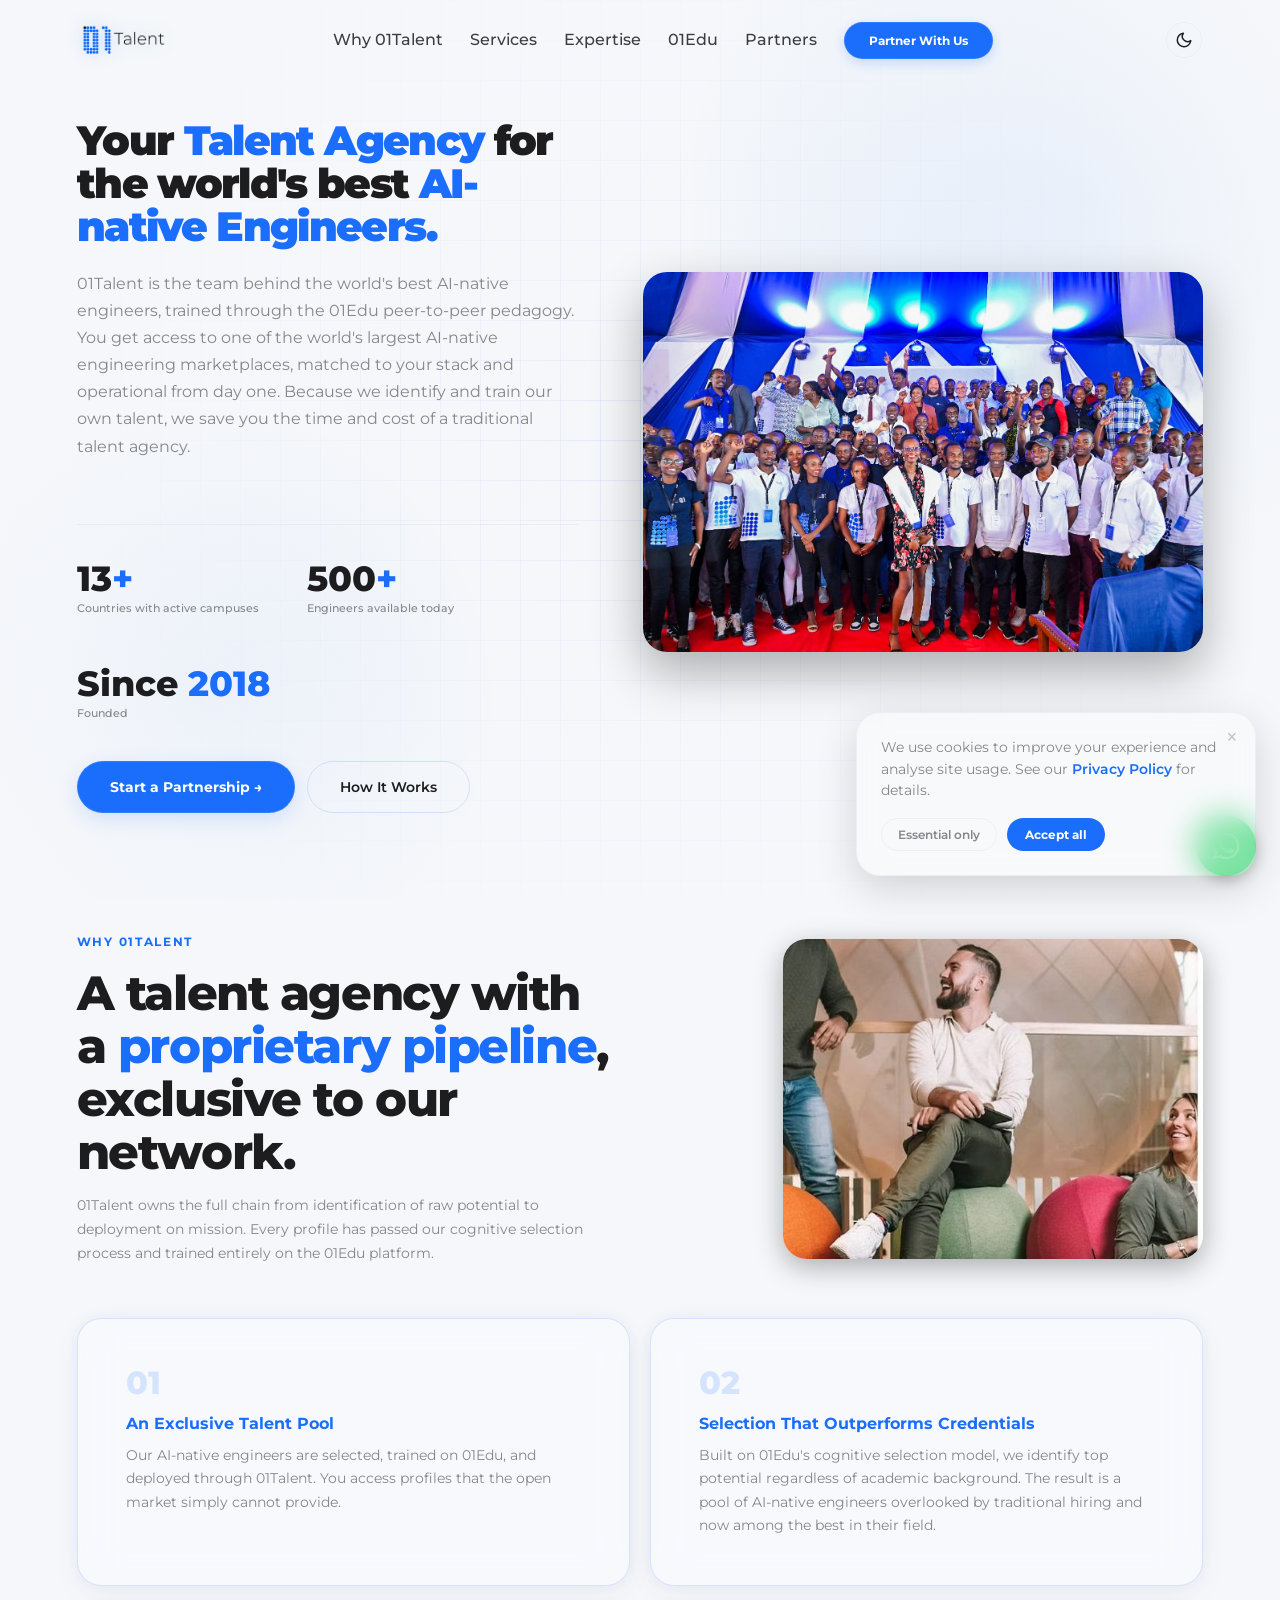
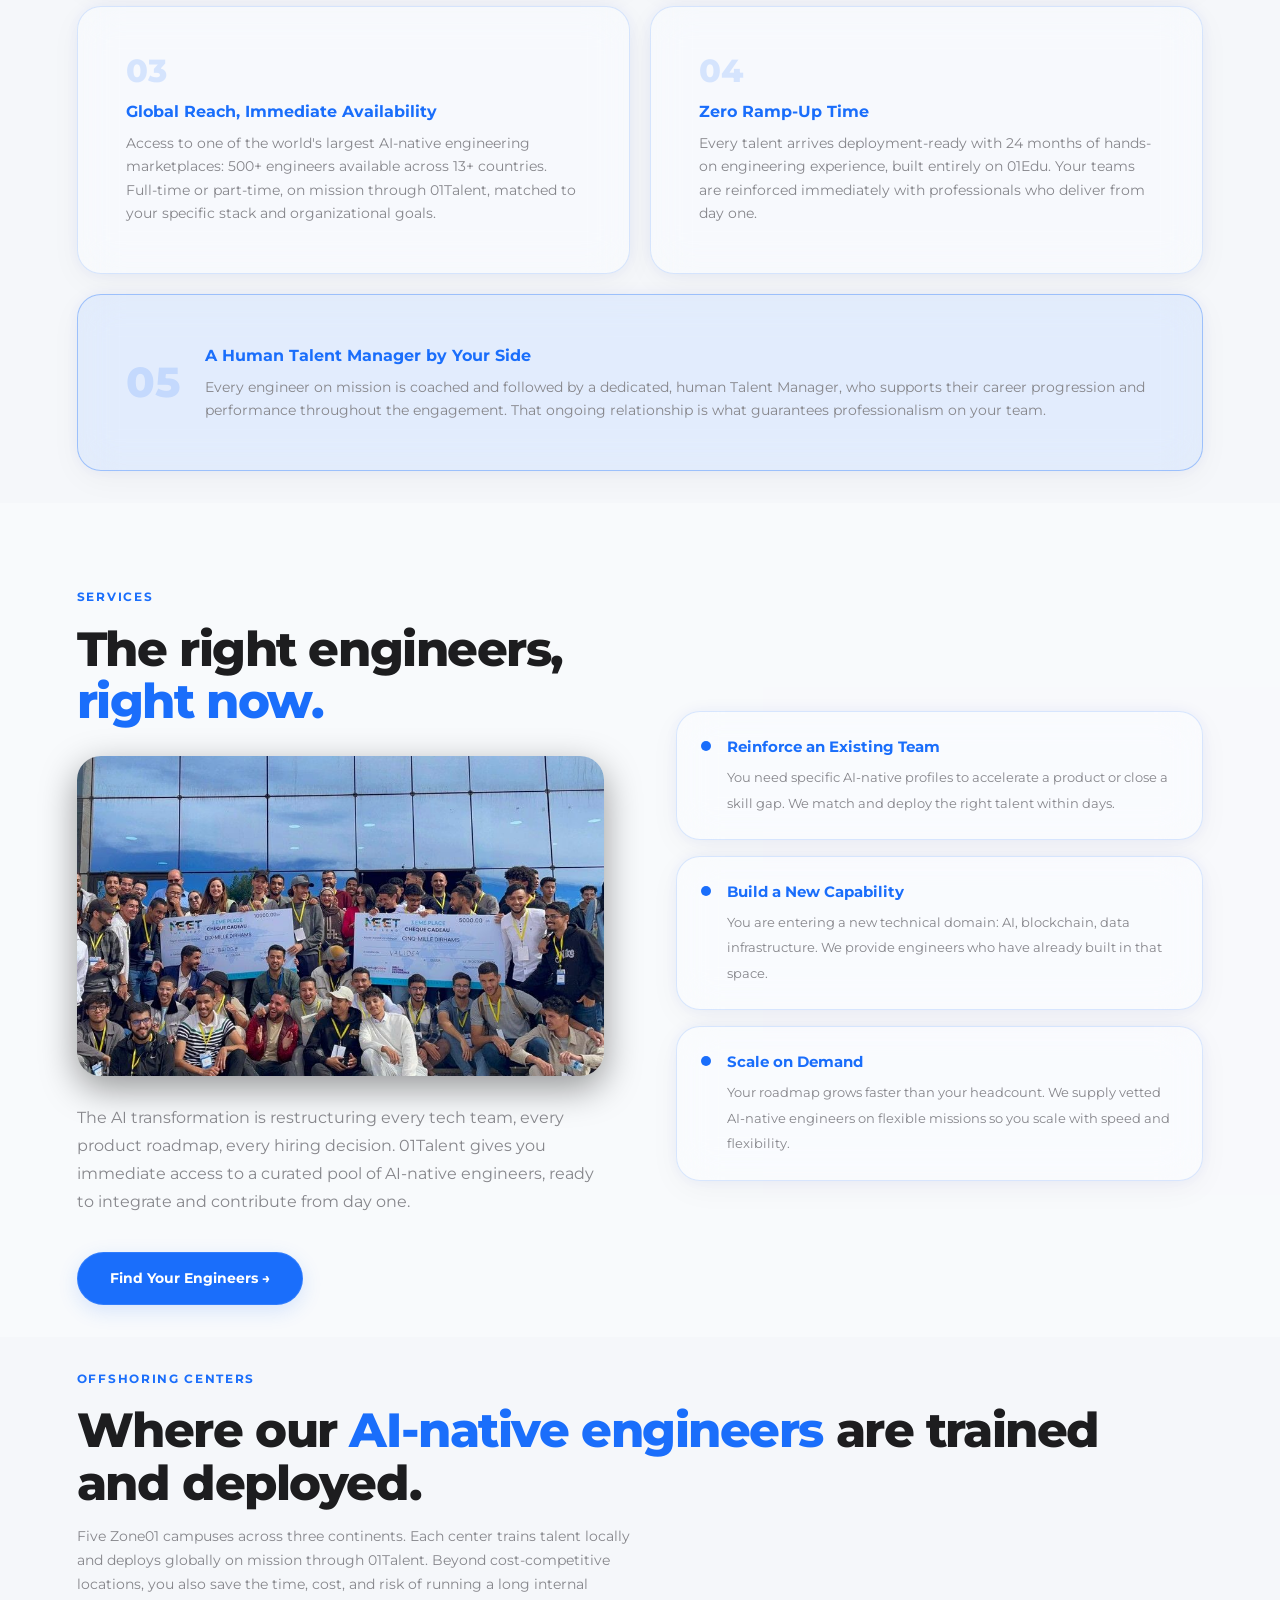
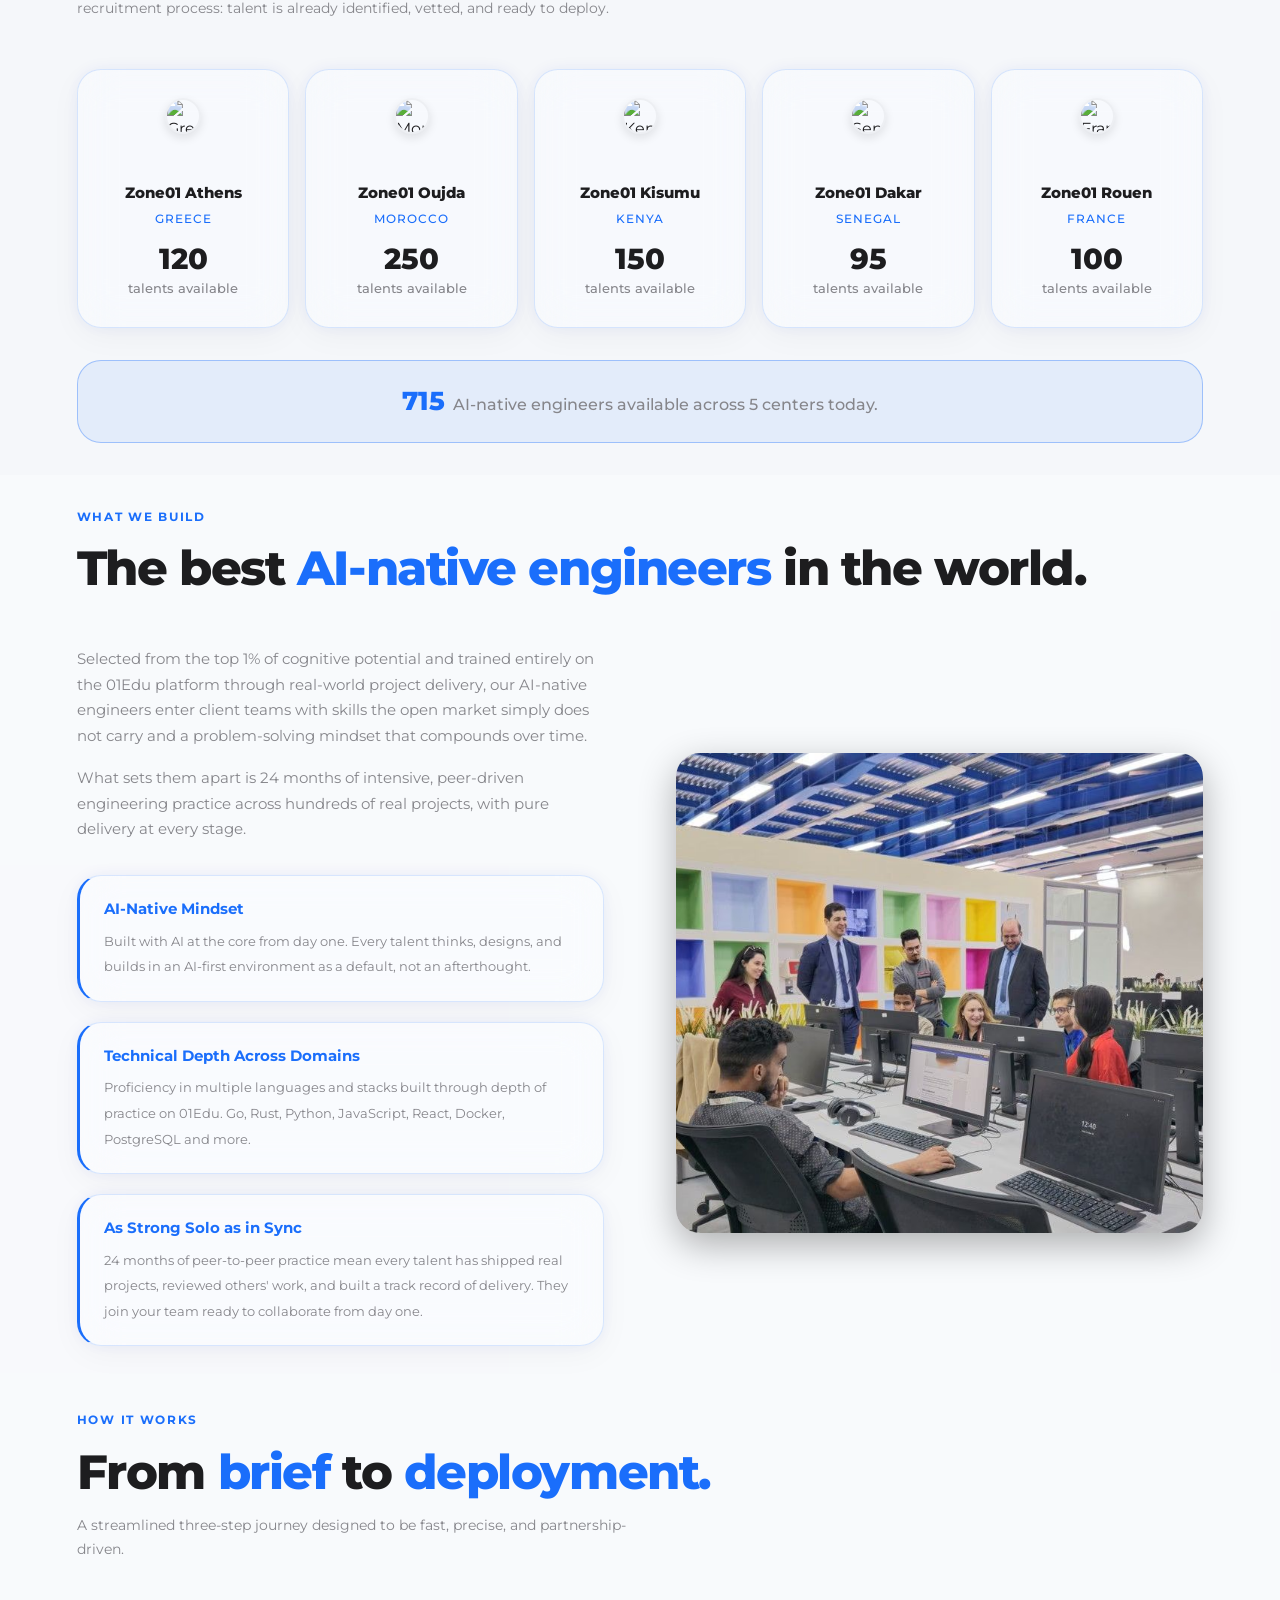
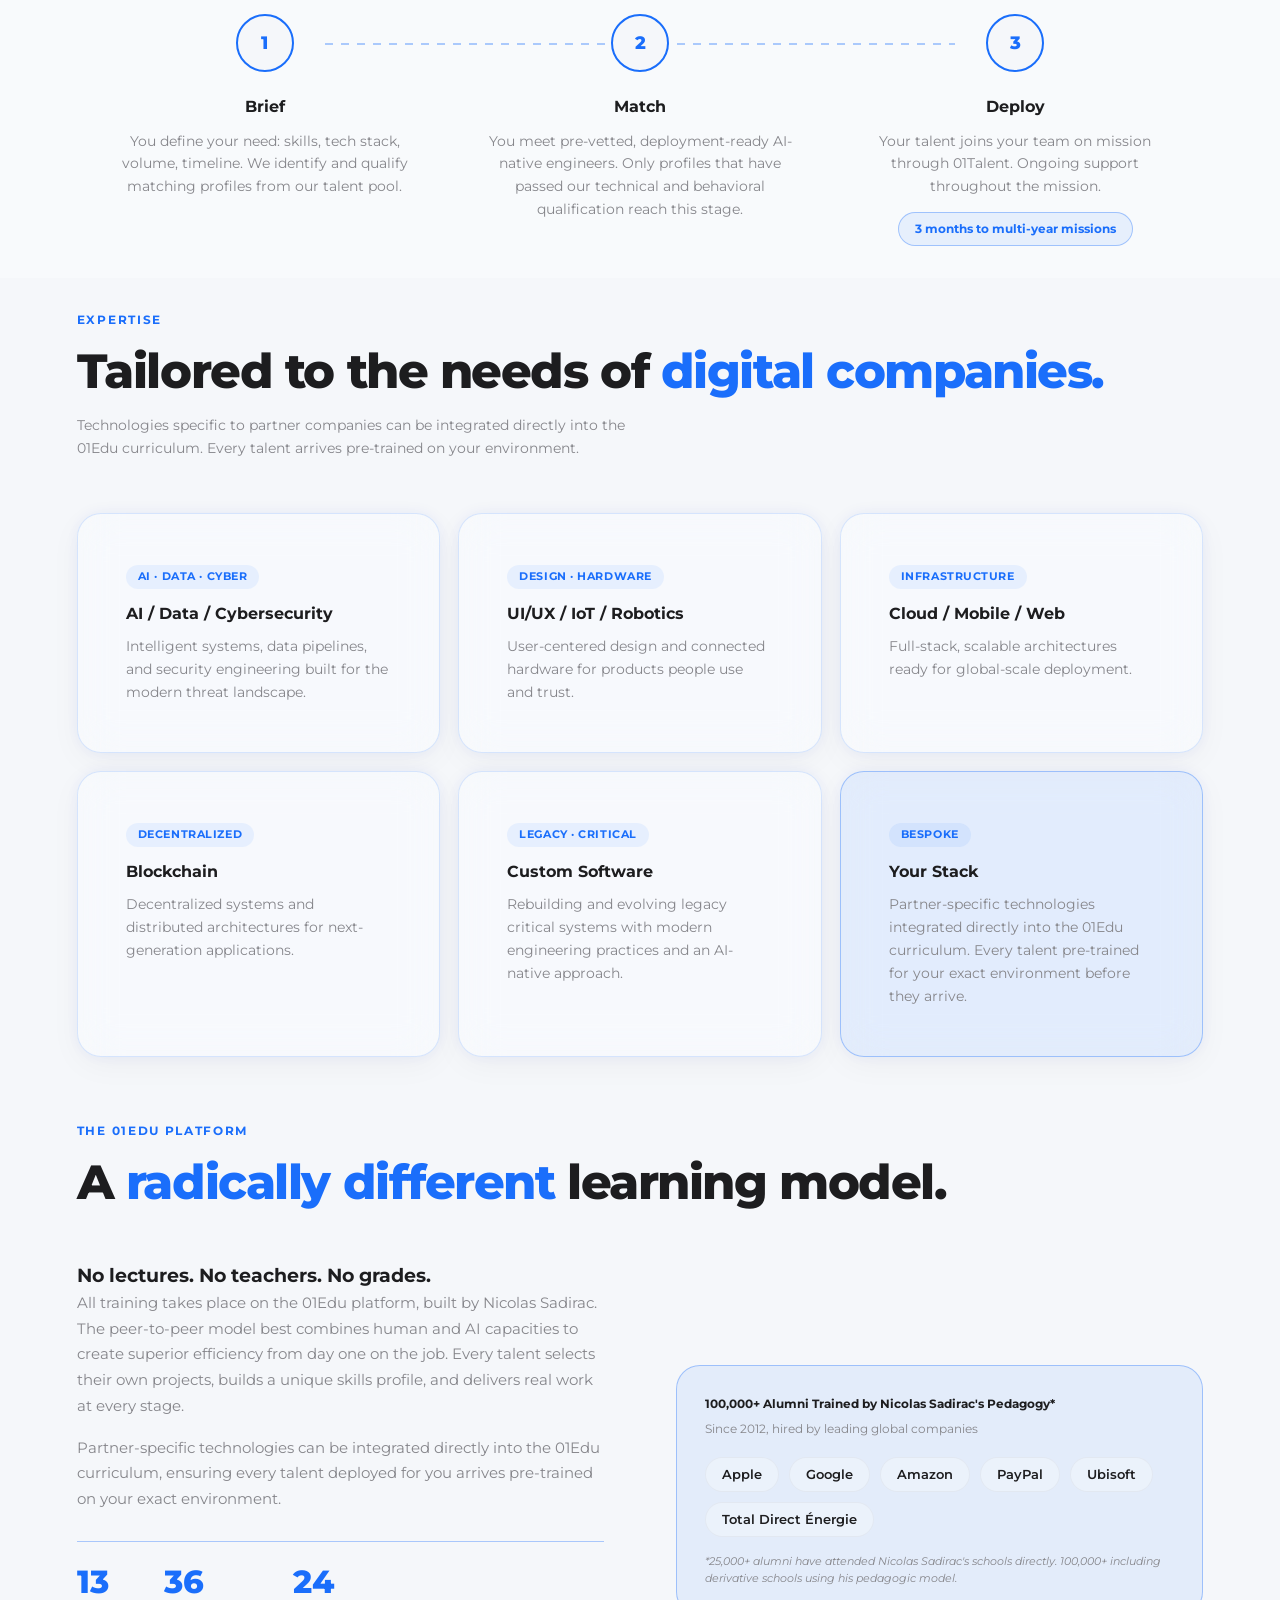
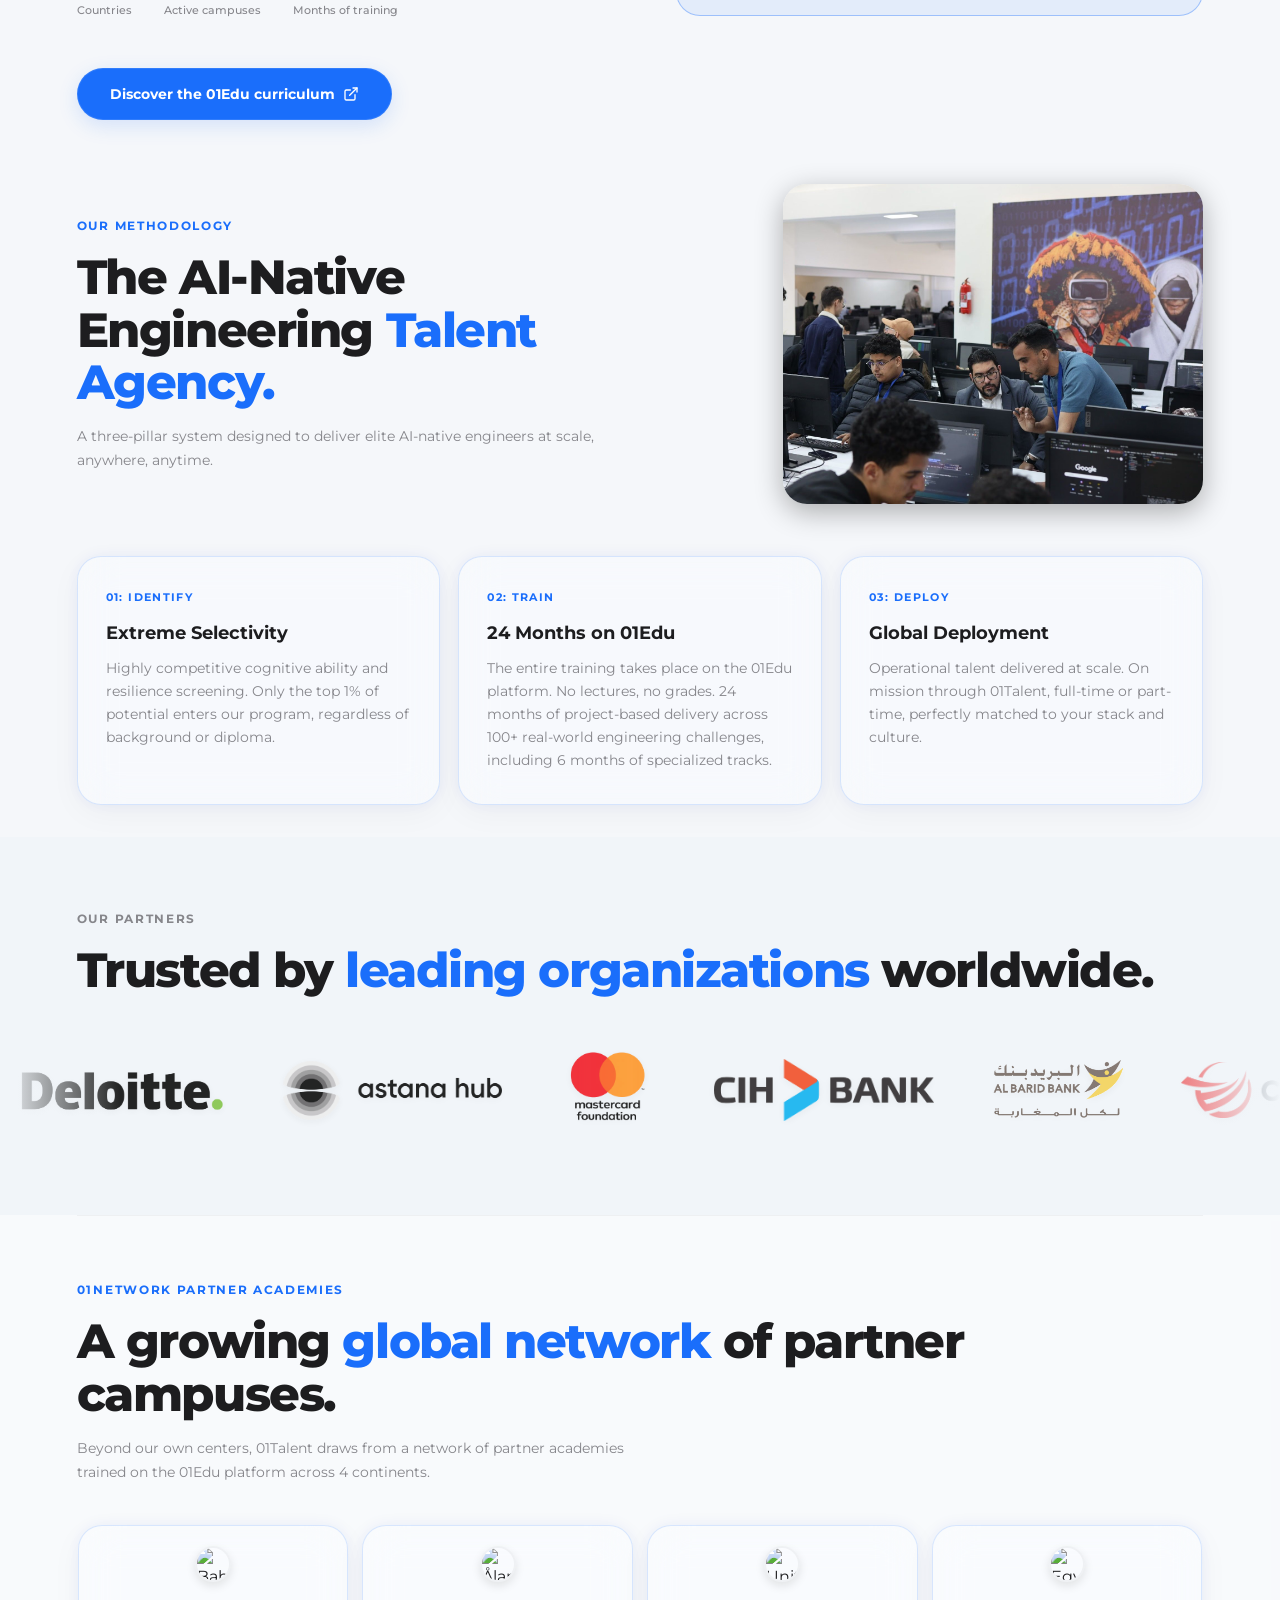
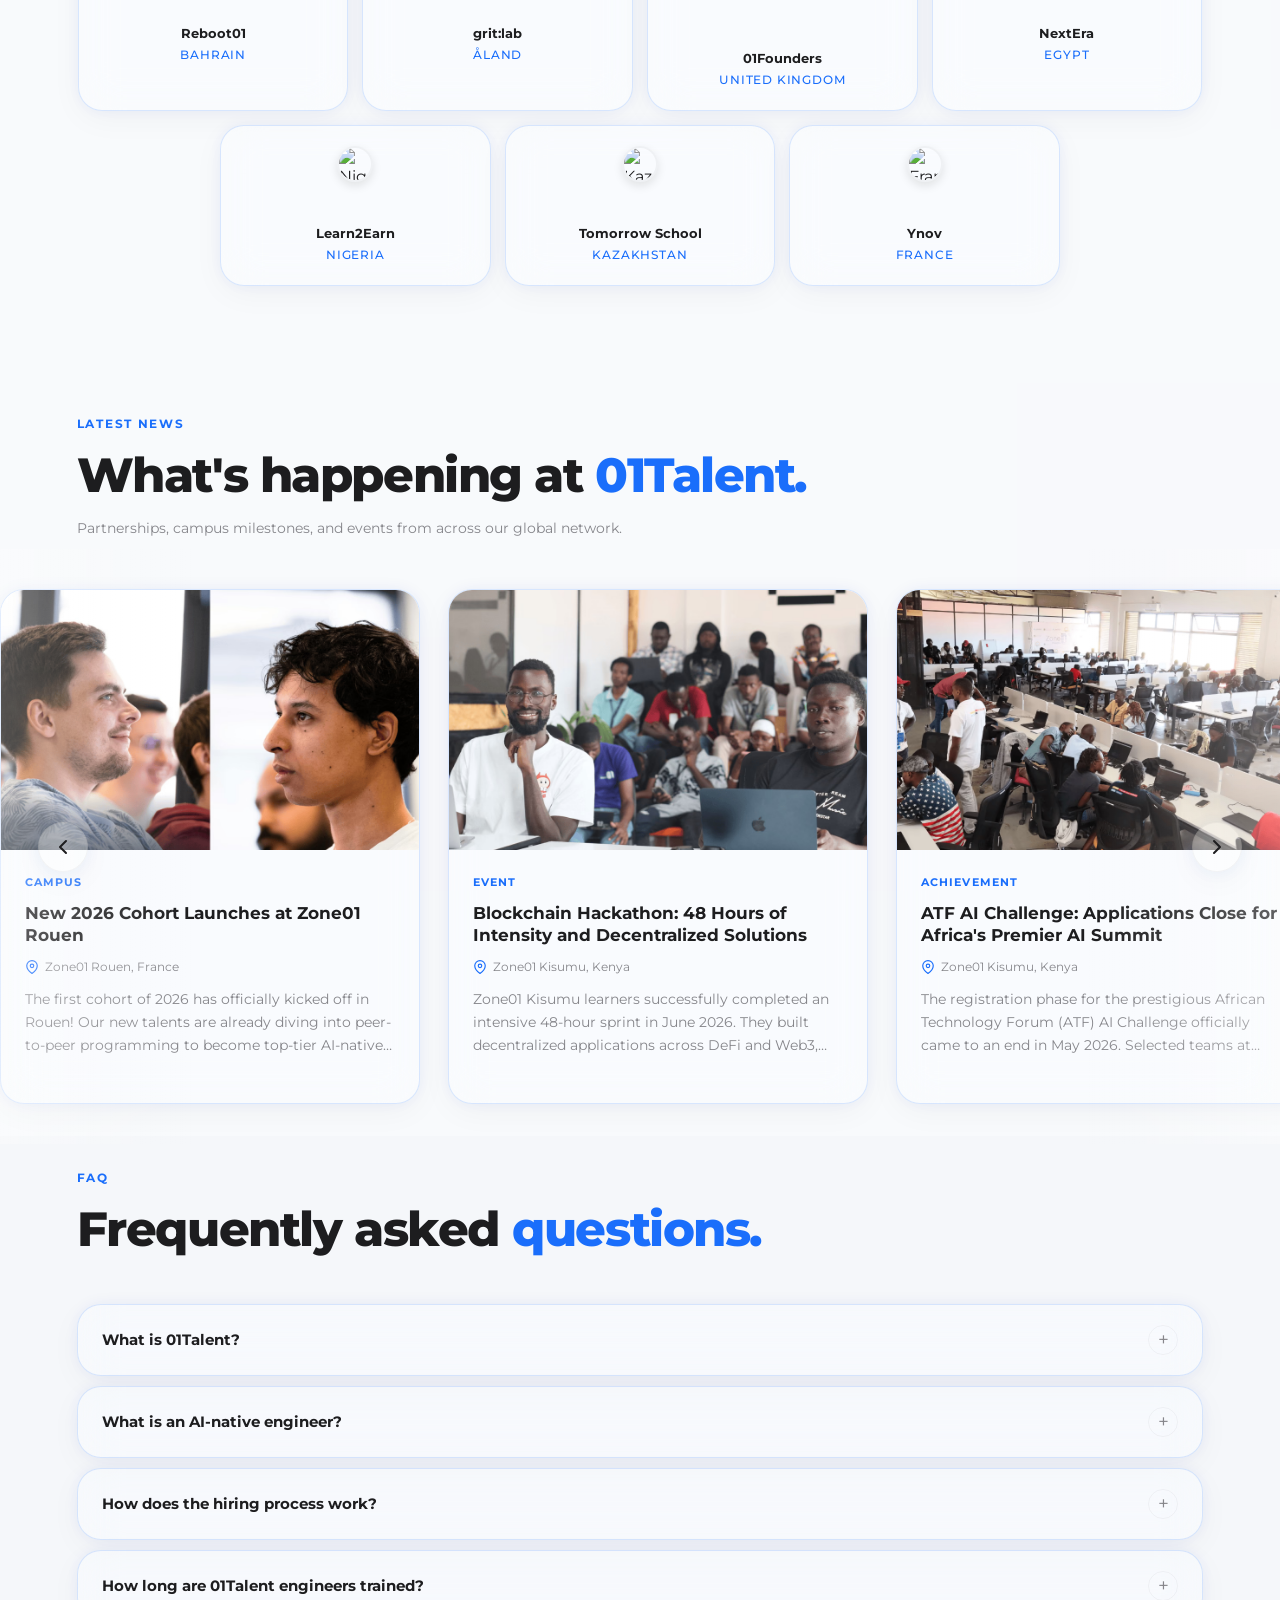
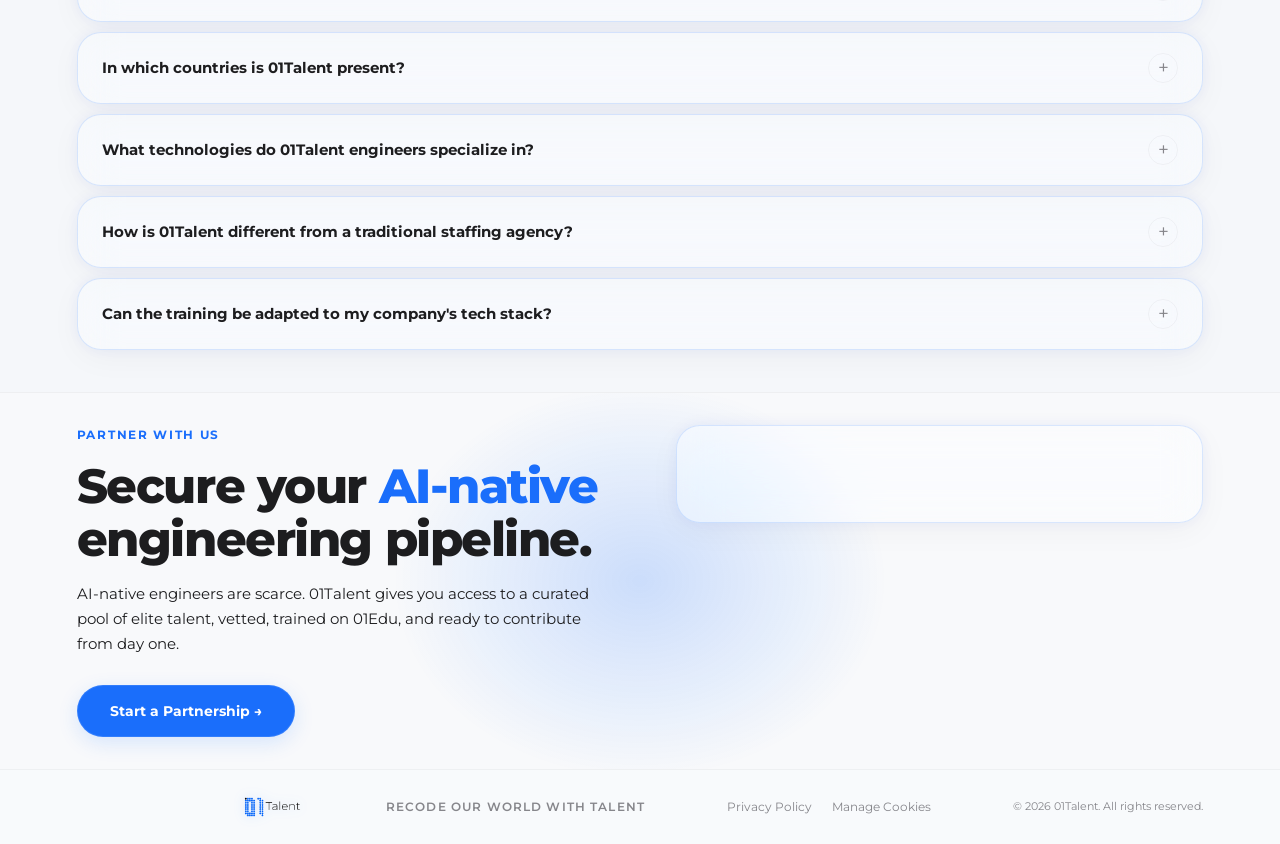
==== commit 3cd14c1c: "Add floating WhatsApp button and fix tablet nav/hero layout Add rounded floating WhatsApp contact bu" ====
--- a/public/index.html
+++ b/public/index.html
@@ -2133,5 +2133,22 @@
         &#215;
       </button>
     </div>
+
+    <a
+      href="https://wa.me/33619664892"
+      class="whatsapp-float"
+      target="_blank"
+      rel="noopener noreferrer"
+      aria-label="Chat with us on WhatsApp"
+    >
+      <svg viewBox="0 0 24 24" fill="currentColor">
+        <path
+          d="M17.472 14.382c-.297-.149-1.758-.867-2.03-.967-.273-.099-.471-.148-.67.15-.197.297-.767.966-.94 1.164-.173.199-.347.223-.644.075-.297-.15-1.255-.463-2.39-1.475-.883-.788-1.48-1.761-1.653-2.059-.173-.297-.018-.458.13-.606.134-.133.298-.347.446-.52.149-.174.198-.298.298-.497.099-.198.05-.371-.025-.52-.075-.149-.669-1.612-.916-2.207-.242-.579-.487-.5-.669-.51-.173-.008-.371-.01-.57-.01-.198 0-.52.074-.792.372-.272.297-1.04 1.016-1.04 2.479 0 1.462 1.065 2.875 1.213 3.074.148.198 2.096 3.2 5.077 4.487.709.306 1.262.489 1.694.625.712.227 1.36.195 1.871.118.571-.085 1.758-.719 2.006-1.413.248-.694.248-1.289.173-1.413-.074-.124-.272-.198-.57-.347z"
+        />
+        <path
+          d="M12.001 2C6.478 2 2 6.477 2 12c0 1.986.579 3.836 1.578 5.397L2 22l4.735-1.55A9.955 9.955 0 0 0 12.001 22C17.523 22 22 17.523 22 12S17.523 2 12.001 2zm0 18.15a8.13 8.13 0 0 1-4.146-1.132l-.297-.176-3.06 1.002 1.02-3.037-.194-.312A8.14 8.14 0 1 1 20.15 12a8.15 8.15 0 0 1-8.149 8.15z"
+        />
+      </svg>
+    </a>
   </body>
 </html>
--- a/public/css/main.css
+++ b/public/css/main.css
@@ -1997,7 +1997,7 @@
    ========================================================================== */
 
 /* Tablet (768px - 1100px) */
-@media (max-width: 900px) {
+@media (max-width: 1100px) {
   section {
     padding: 64px 5vw;
     max-width: 100%;
@@ -2459,7 +2459,7 @@
 }
 
 /* Desktop Only Helpers */
-@media (min-width: 901px) {
+@media (min-width: 1101px) {
   .hero-photo-mobile,
   .build-mobile-img,
   .mobile-menu,
@@ -2474,3 +2474,47 @@
     --space-section: 56px;
   }
 }
+
+/* WhatsApp Floating Button */
+.whatsapp-float {
+  position: fixed;
+  right: 24px;
+  bottom: 24px;
+  width: 60px;
+  height: 60px;
+  border-radius: 50%;
+  background: #25d366;
+  display: flex;
+  align-items: center;
+  justify-content: center;
+  box-shadow: 0 4px 14px rgba(0, 0, 0, 0.25);
+  z-index: 1000;
+  transition:
+    transform 0.2s ease,
+    box-shadow 0.2s ease;
+}
+
+.whatsapp-float:hover {
+  transform: scale(1.08);
+  box-shadow: 0 6px 18px rgba(0, 0, 0, 0.3);
+}
+
+.whatsapp-float svg {
+  width: 32px;
+  height: 32px;
+  color: #fff;
+}
+
+@media (max-width: 600px) {
+  .whatsapp-float {
+    right: 16px;
+    bottom: 16px;
+    width: 52px;
+    height: 52px;
+  }
+
+  .whatsapp-float svg {
+    width: 28px;
+    height: 28px;
+  }
+}
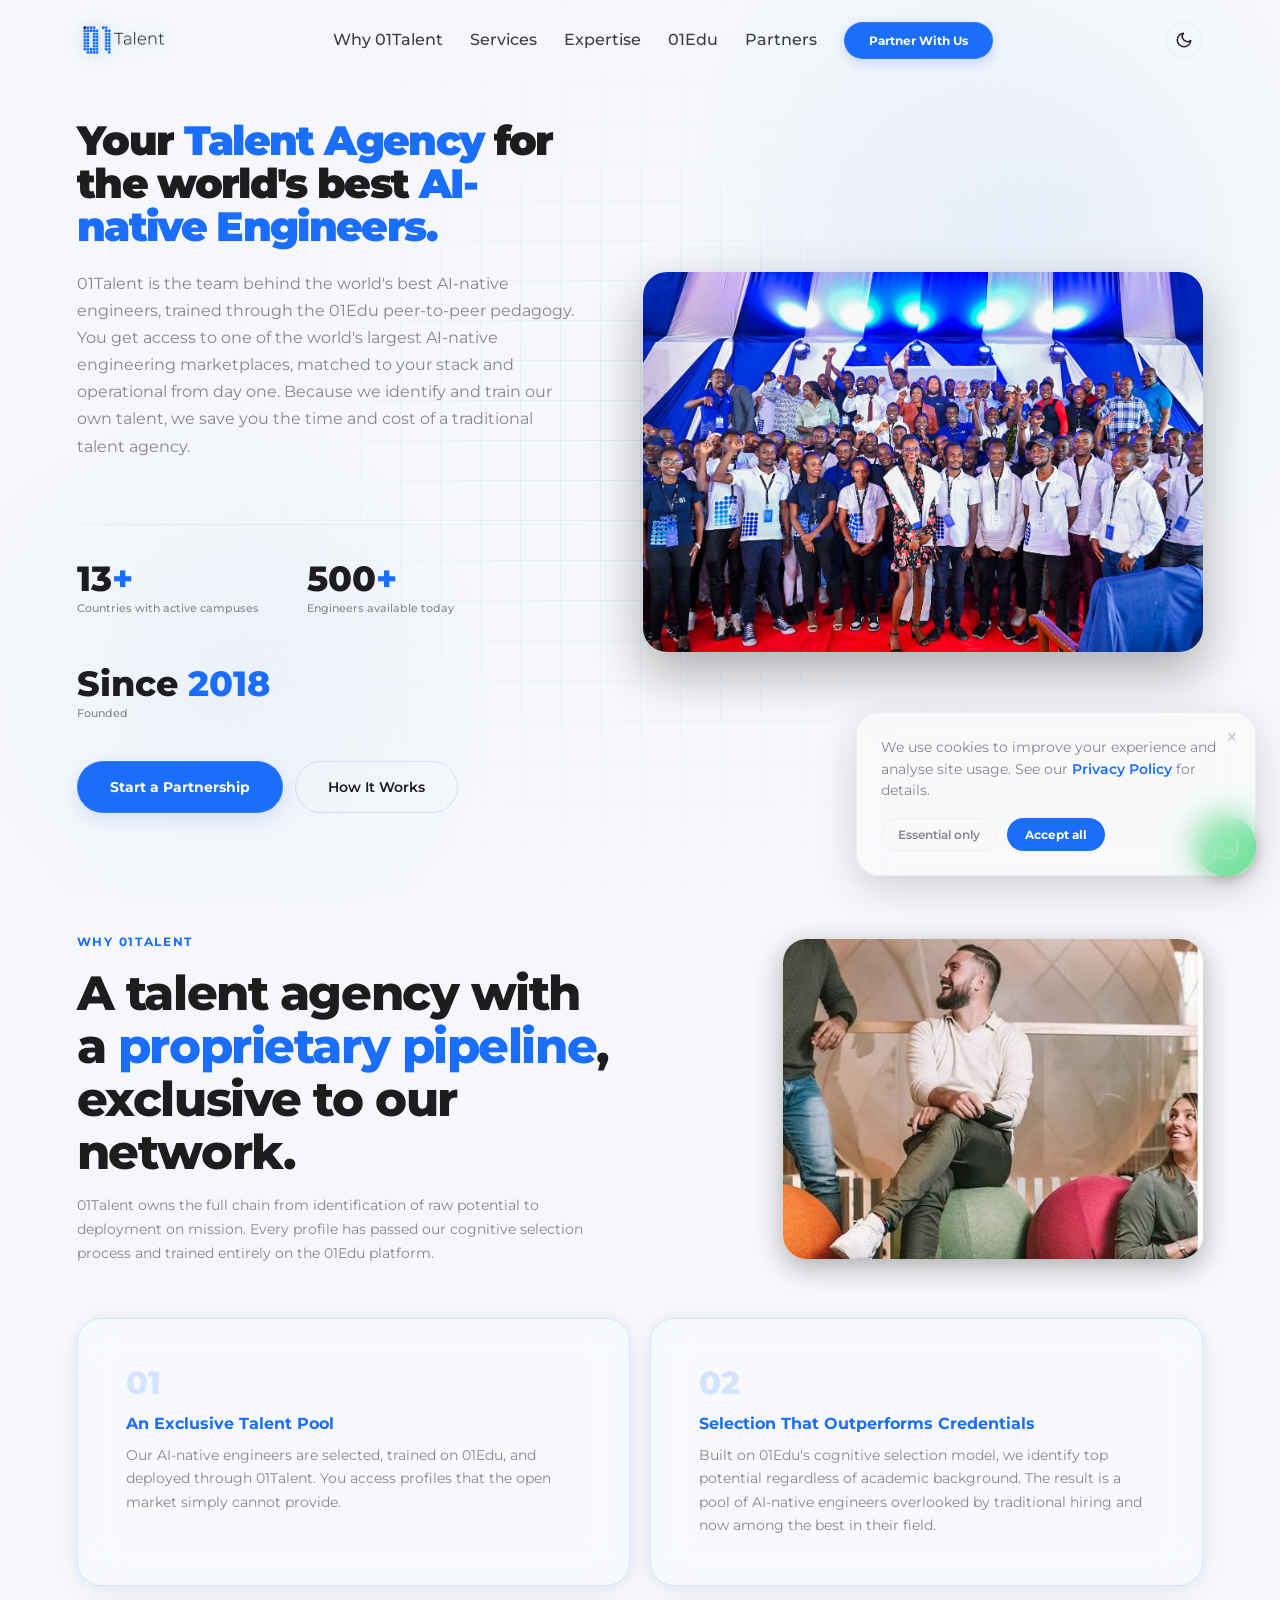
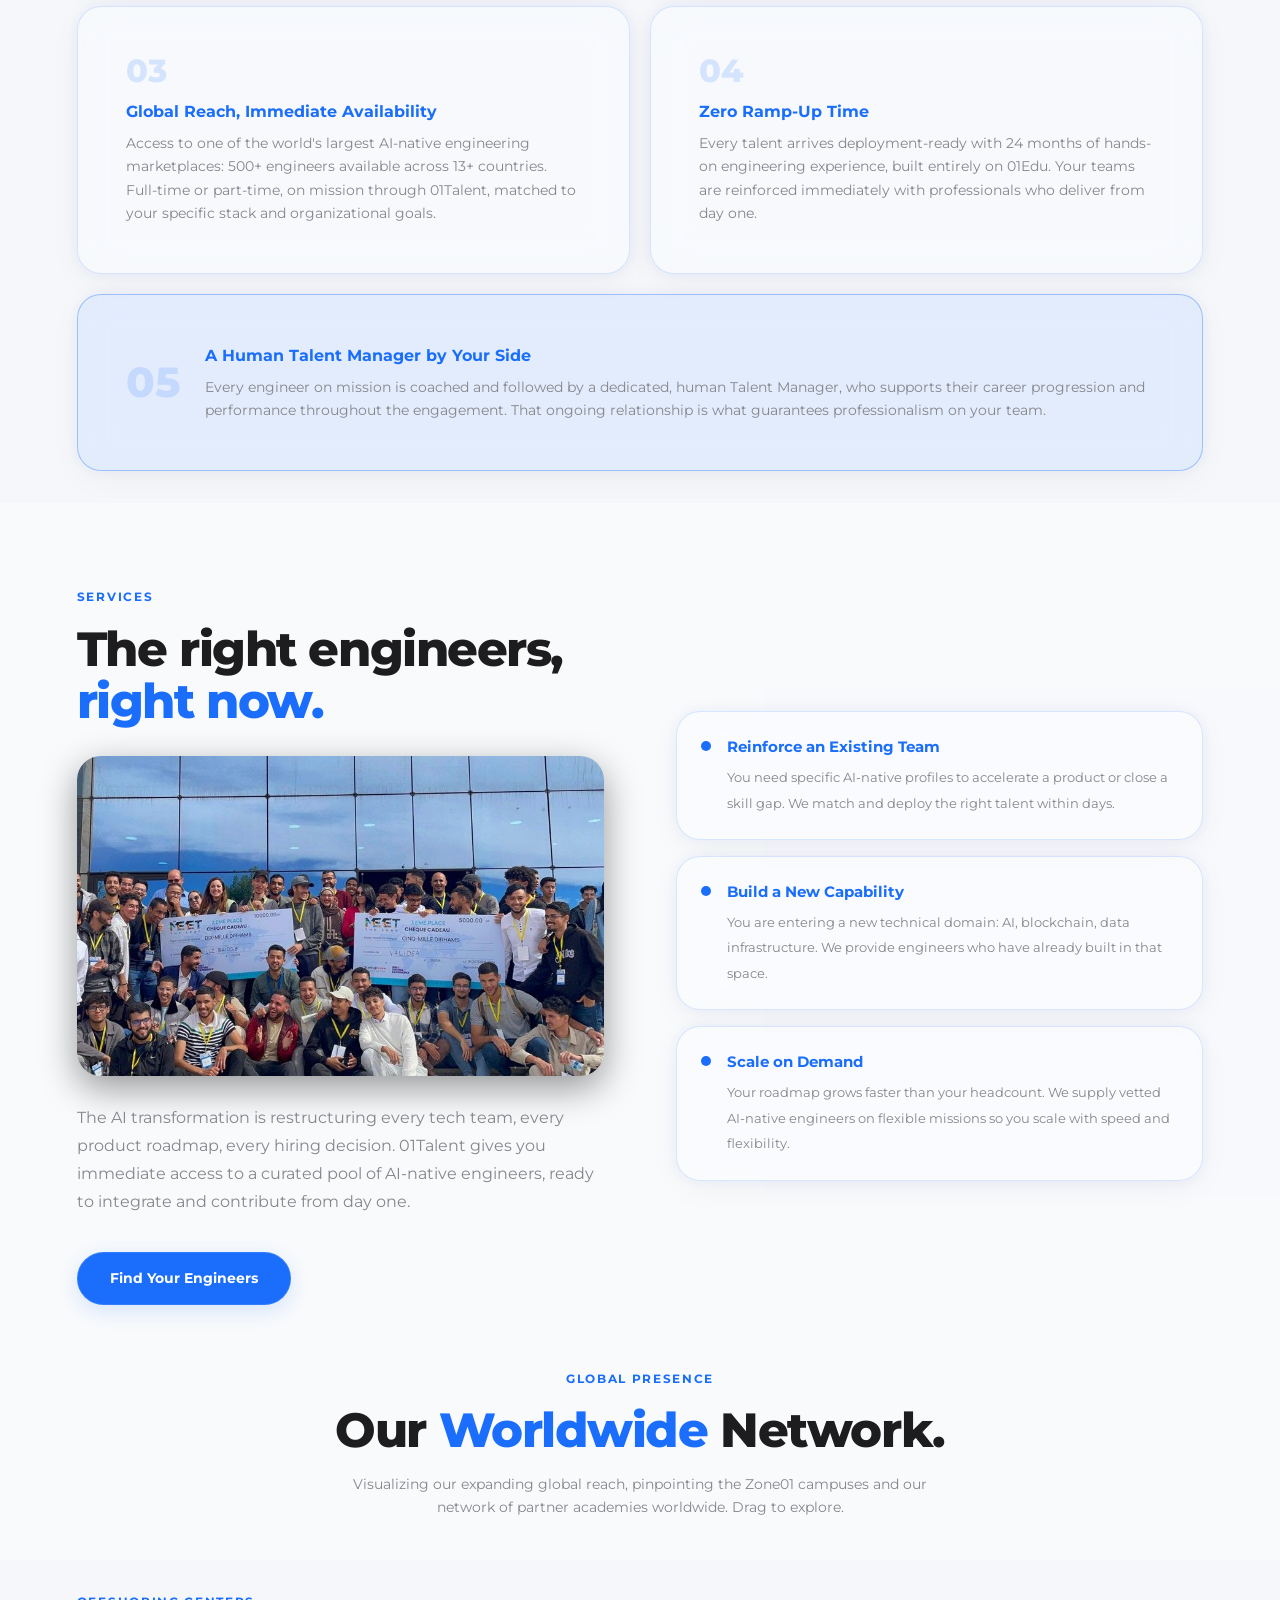
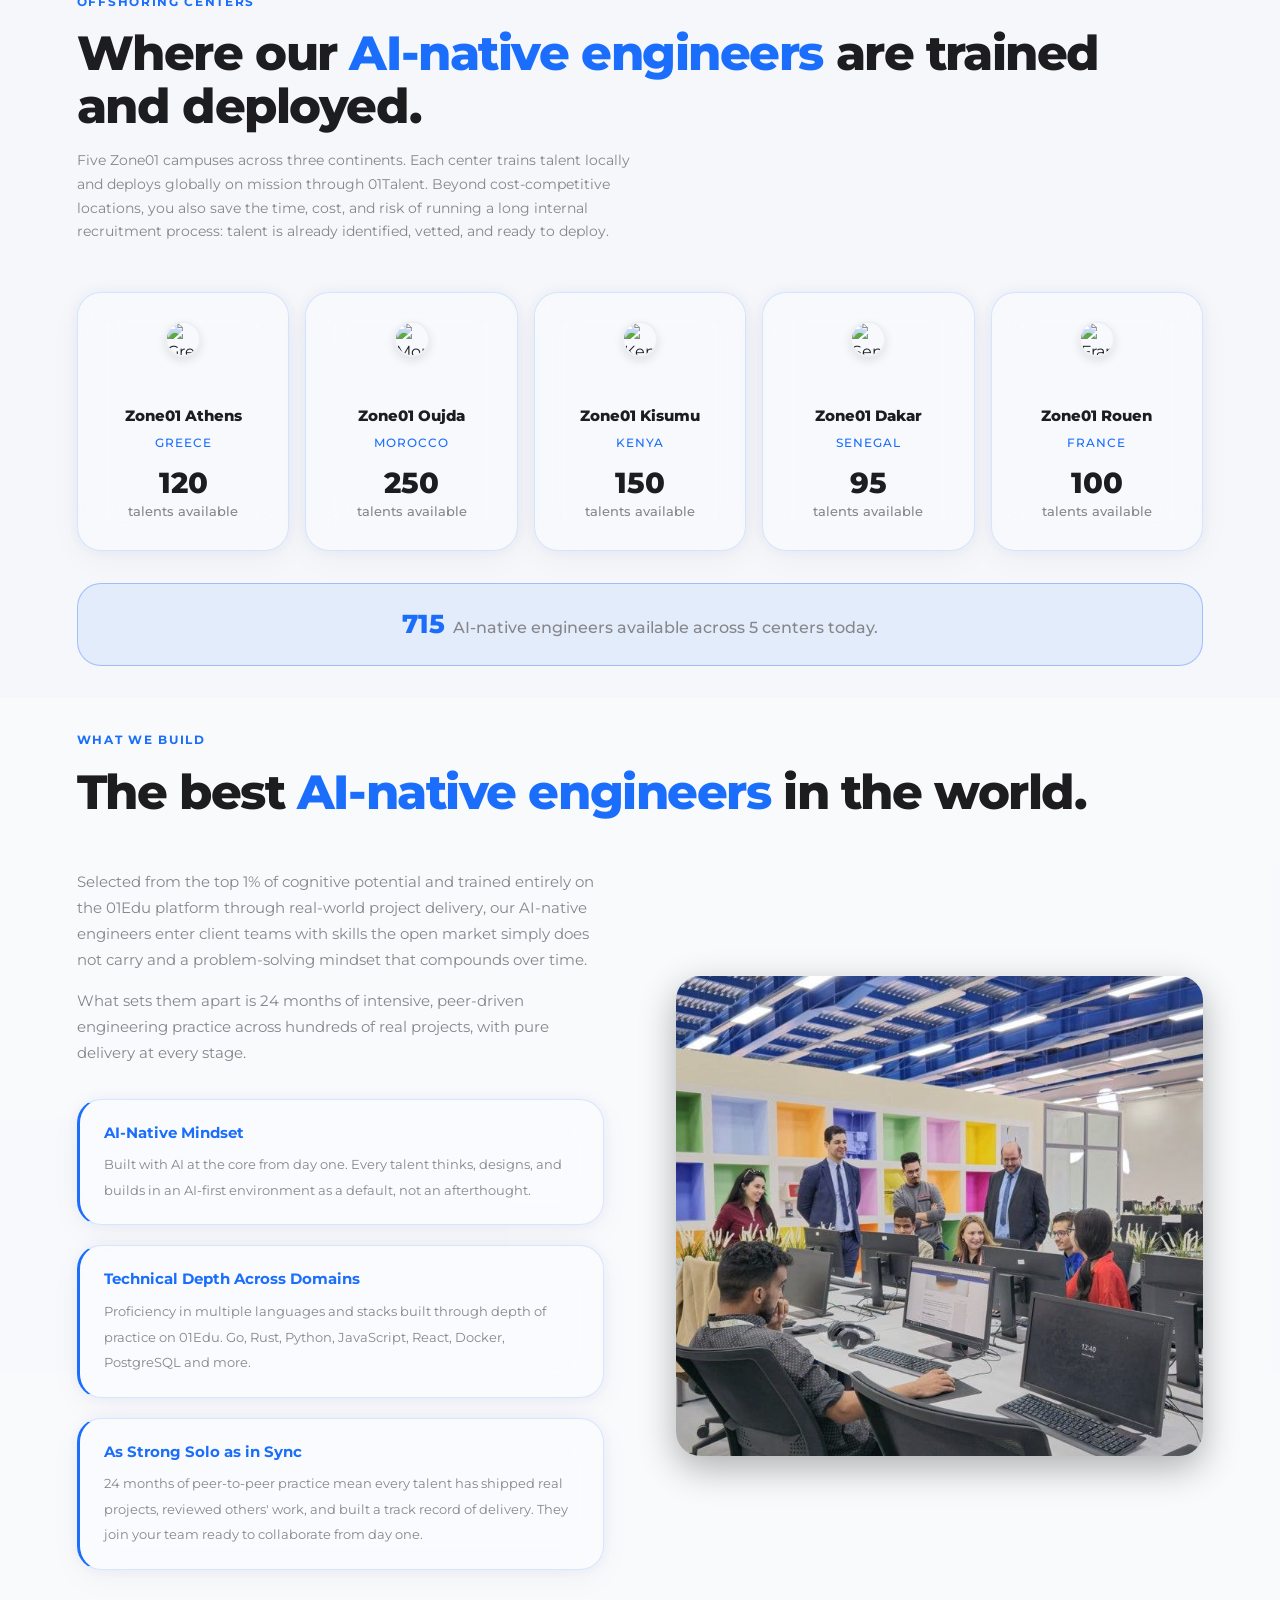
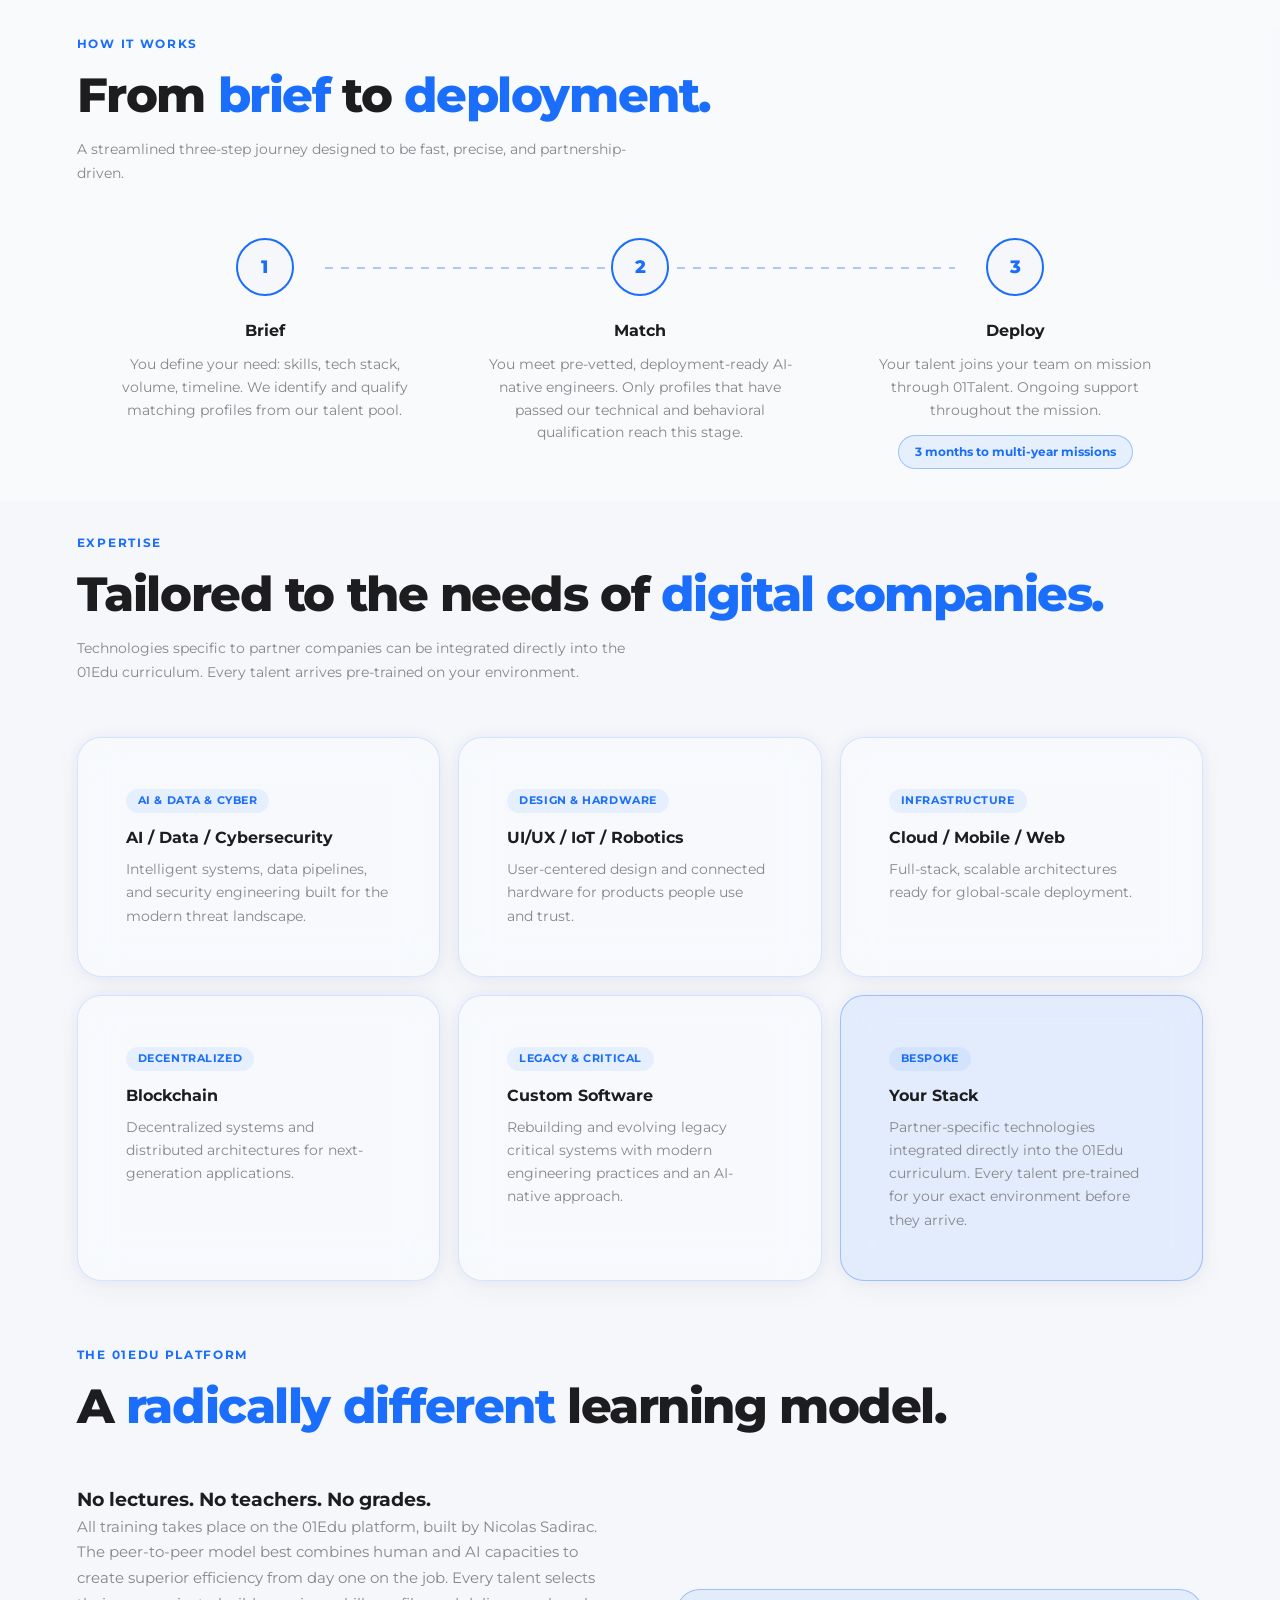
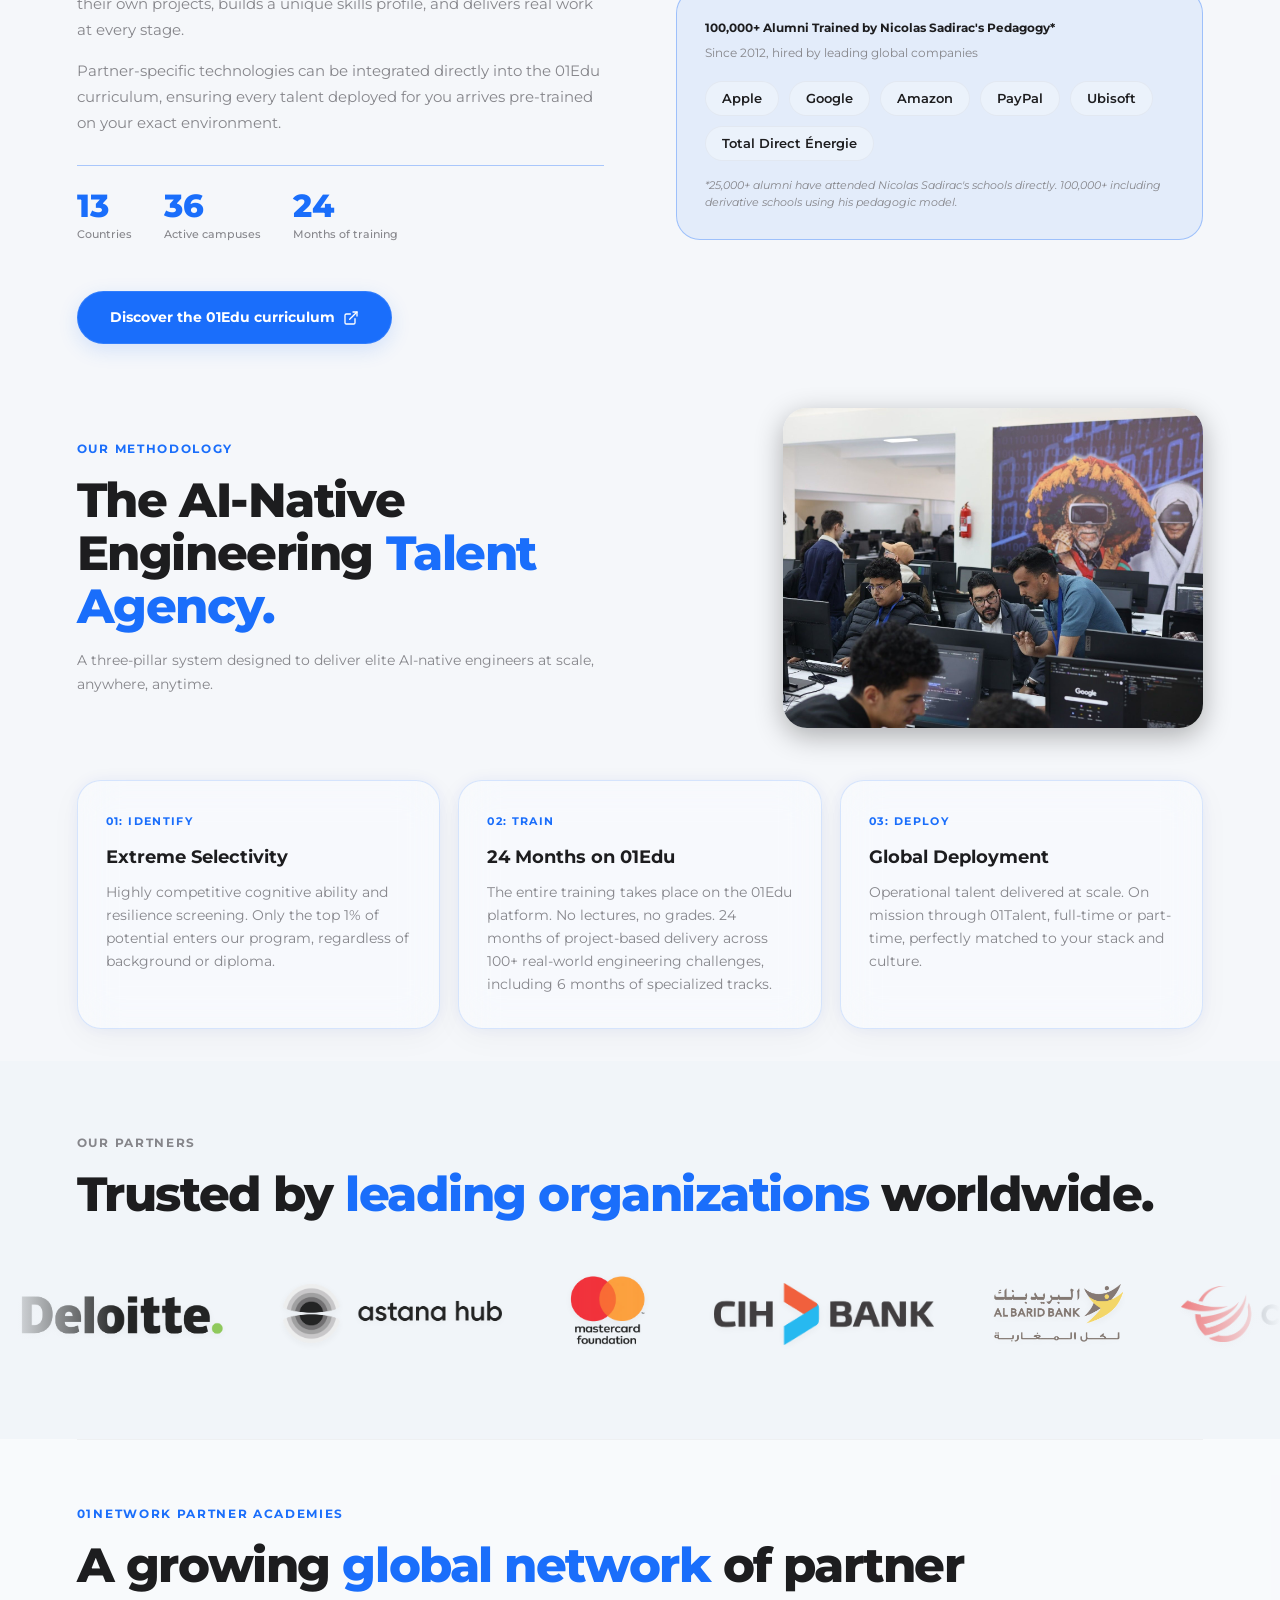
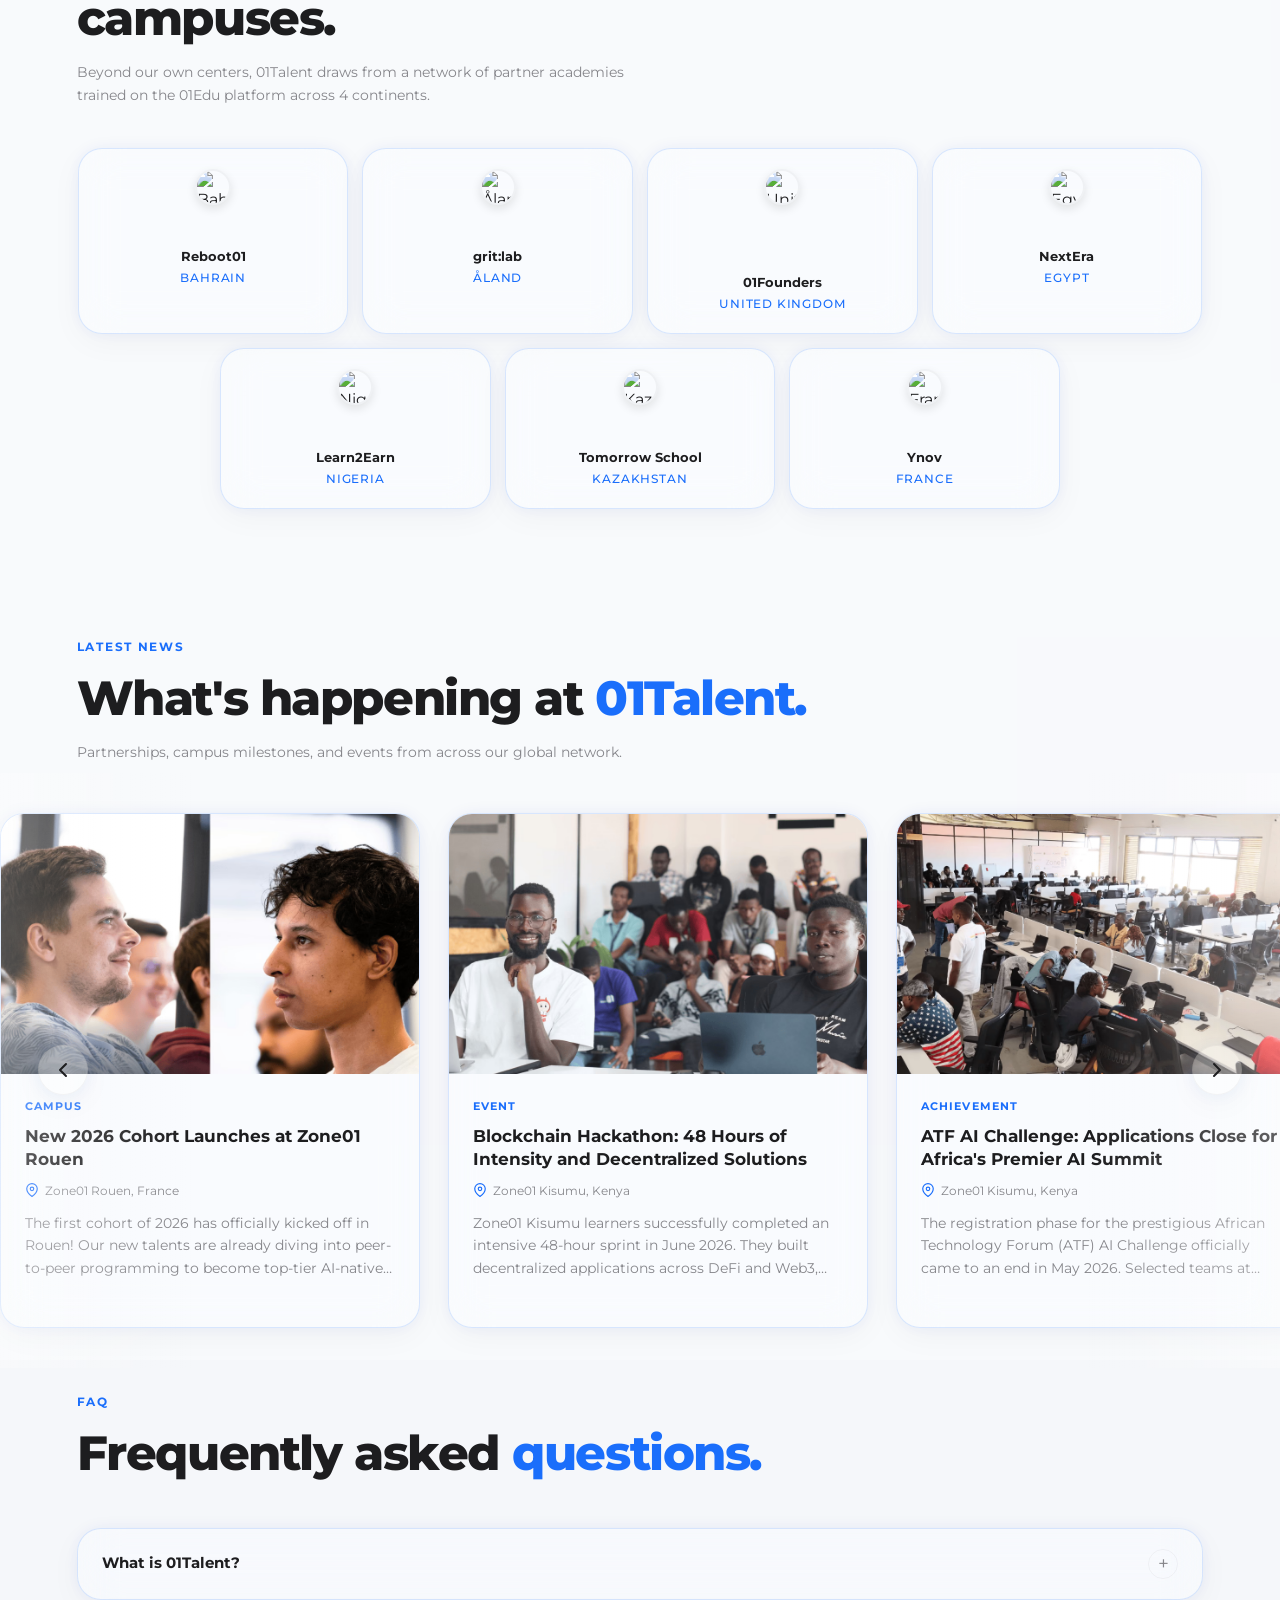
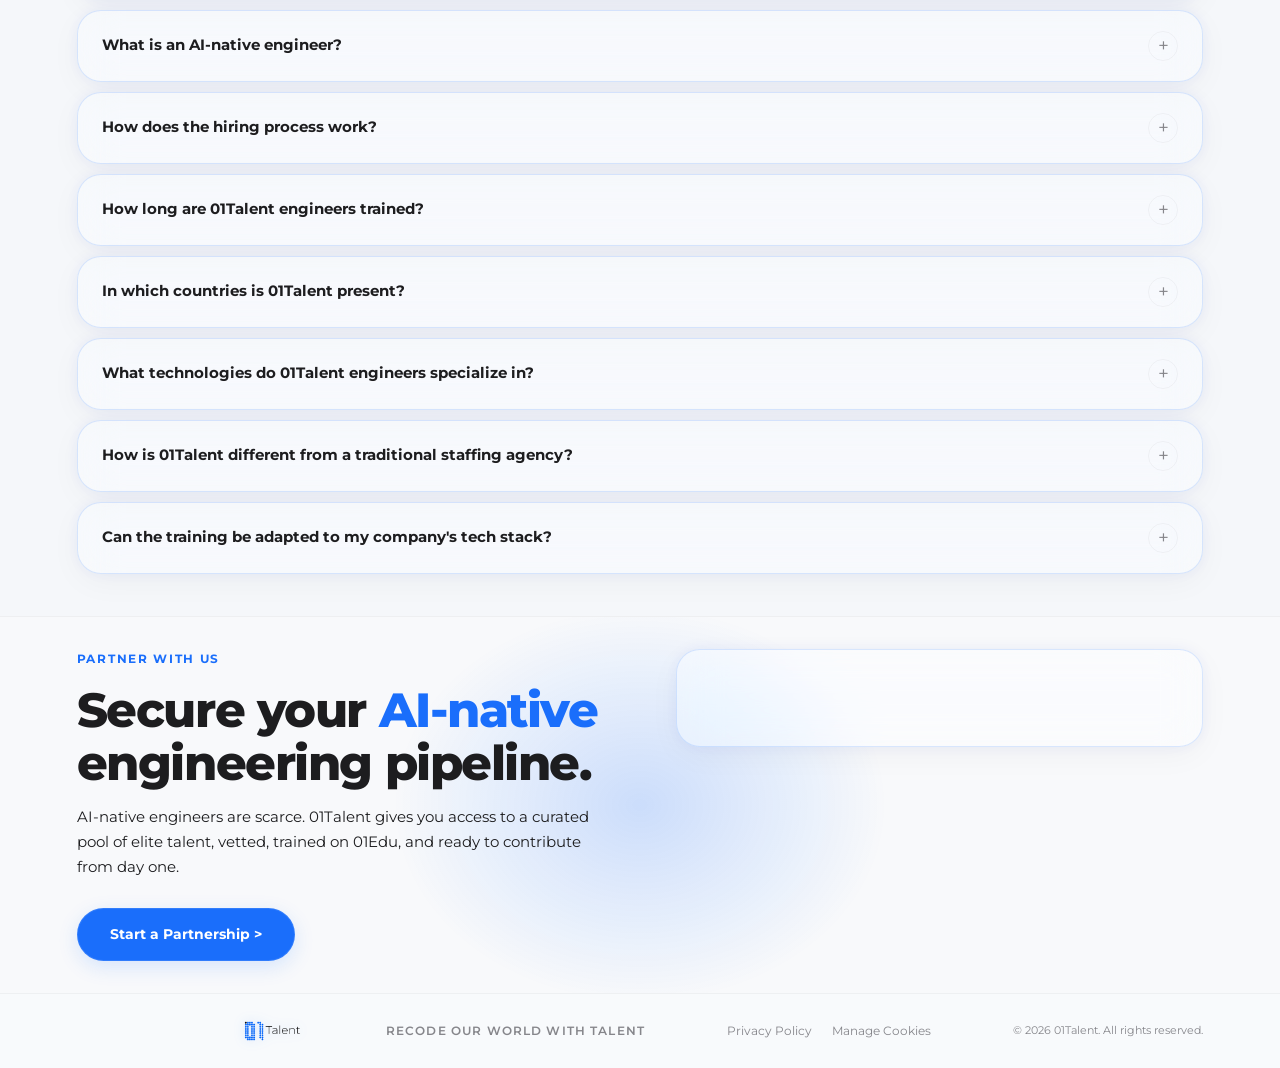
==== commit 3c0a941f: "feat(page): add rotating globe with z01 & partners feat(globe): add rotating globe with z01 & partne" ====
--- a/public/index.html
+++ b/public/index.html
@@ -8,15 +8,12 @@
     <link rel="preconnect" href="https://fonts.gstatic.com" crossorigin />
     <link rel="preconnect" href="https://cdn.jsdelivr.net" />
     <link rel="preconnect" href="https://cdnjs.cloudflare.com" />
-
     <meta
       name="description"
       content="01Talent connects digital companies with the world's best AI-native engineers. Trained on 01Edu across 13+ countries, 500+ engineers available today. Hire top tech talent from day one."
     />
     <meta name="robots" content="index, follow" />
-
     <link rel="canonical" href="https://www.01talent.com/" />
-
     <link rel="icon" href="images/favicon/favicon.ico" sizes="any" />
     <link
       rel="icon"
@@ -30,7 +27,6 @@
     />
     <link rel="icon" type="image/png" href="images/favicon/favicon-32x32.png" />
     <link rel="apple-touch-icon" href="images/favicon/apple-touch-icon.png" />
-
     <meta property="og:type" content="website" />
     <meta property="og:url" content="https://www.01talent.com/" />
     <meta
@@ -49,7 +45,6 @@
     <meta property="og:image:height" content="630" />
     <meta property="og:site_name" content="01Talent" />
     <meta property="og:locale" content="en_US" />
-
     <meta name="twitter:card" content="summary_large_image" />
     <meta
       name="twitter:title"
@@ -63,7 +58,6 @@
       name="twitter:image"
       content="https://www.01talent.com/images/logo.png"
     />
-
     <script type="application/ld+json">
       {
         "@context": "https://schema.org",
@@ -94,16 +88,13 @@
         rel="stylesheet"
       />
     </noscript>
-
     <link rel="stylesheet" href="css/main.css" />
-
     <script
       charset="utf-8"
       type="text/javascript"
       src="//js-eu1.hsforms.net/forms/embed/v2.js"
       defer
     ></script>
-
     <script src="js/main.js" defer></script>
     <script>
       (function () {
@@ -195,7 +186,6 @@
         </button>
       </div>
     </nav>
-
     <div class="mobile-menu" id="mobileMenu">
       <a href="#why" class="mobile-link">Why 01Talent</a>
       <a href="#hire" class="mobile-link">Services</a>
@@ -204,7 +194,6 @@
       <a href="#partners" class="mobile-link">Partners</a>
       <a href="#cta" class="nav-cta mobile-link">Partner With Us</a>
     </div>
-
     <section id="hero">
       <div class="hero-grid"></div>
       <div class="hero-blob"></div>
@@ -251,7 +240,7 @@
             </div>
           </div>
           <div class="hero-actions">
-            <a href="#cta" class="btn-primary">Start a Partnership →</a>
+            <a href="#cta" class="btn-primary">Start a Partnership</a>
             <a href="#methodology" class="btn-ghost">How It Works</a>
           </div>
         </div>
@@ -270,7 +259,6 @@
         </div>
       </div>
     </section>
-
     <section id="why">
       <div class="why-intro">
         <div class="why-intro-text">
@@ -288,7 +276,8 @@
         <picture>
           <source srcset="images/team-photo.avif" type="image/avif" />
           <source srcset="images/team-photo.webp" type="image/webp" />
-          <img decoding="async"
+          <img
+            decoding="async"
             src="images/team-photo.jpg"
             alt="01Talent Team"
             loading="lazy"
@@ -350,7 +339,6 @@
         </div>
       </div>
     </section>
-
     <section id="hire">
       <div class="hire-inner reveal">
         <div>
@@ -359,7 +347,8 @@
           <picture>
             <source srcset="images/hackathon-oujda.avif" type="image/avif" />
             <source srcset="images/hackathon-oujda.webp" type="image/webp" />
-            <img decoding="async"
+            <img
+              decoding="async"
               src="images/hackathon-oujda.jpg"
               alt="Zone01 Oujda engineers at Meet the Lead hackathon"
               loading="lazy"
@@ -373,7 +362,7 @@
             access to a curated pool of AI-native engineers, ready to integrate
             and contribute from day one.
           </p>
-          <a href="#cta" class="btn-primary">Find Your Engineers →</a>
+          <a href="#cta" class="btn-primary">Find Your Engineers</a>
         </div>
         <div class="scenario-grid">
           <div class="scenario">
@@ -411,6 +400,20 @@
           </div>
         </div>
       </div>
+    </section>
+
+    <!-- GLOBAL NETWORK INTERACTIVE GLOBE -->
+    <section id="global-network">
+      <div class="section-label">Global Presence</div>
+      <h2>Our <em>Worldwide</em> Network.</h2>
+      <p
+        class="section-sub"
+        style="margin-left: auto; margin-right: auto; text-align: center"
+      >
+        Visualizing our expanding global reach, pinpointing the Zone01 campuses
+        and our network of partner academies worldwide. Drag to explore.
+      </p>
+      <div class="globe-container reveal" id="globe-viz"></div>
     </section>
 
     <section id="centers">
@@ -426,7 +429,8 @@
       <div class="centers-grid reveal">
         <div class="center-card">
           <div class="center-flag">
-            <img decoding="async"
+            <img
+              decoding="async"
               src="https://cdnjs.cloudflare.com/ajax/libs/flag-icons/6.6.6/flags/4x3/gr.svg"
               alt="Greece flag"
               class="modern-flag"
@@ -441,7 +445,8 @@
         </div>
         <div class="center-card">
           <div class="center-flag">
-            <img decoding="async"
+            <img
+              decoding="async"
               src="https://cdnjs.cloudflare.com/ajax/libs/flag-icons/6.6.6/flags/4x3/ma.svg"
               alt="Morocco flag"
               class="modern-flag"
@@ -456,7 +461,8 @@
         </div>
         <div class="center-card">
           <div class="center-flag">
-            <img decoding="async"
+            <img
+              decoding="async"
               src="https://cdnjs.cloudflare.com/ajax/libs/flag-icons/6.6.6/flags/4x3/ke.svg"
               alt="Kenya flag"
               class="modern-flag"
@@ -471,7 +477,8 @@
         </div>
         <div class="center-card">
           <div class="center-flag">
-            <img decoding="async"
+            <img
+              decoding="async"
               src="https://cdnjs.cloudflare.com/ajax/libs/flag-icons/6.6.6/flags/4x3/sn.svg"
               alt="Senegal flag"
               class="modern-flag"
@@ -486,7 +493,8 @@
         </div>
         <div class="center-card">
           <div class="center-flag">
-            <img decoding="async"
+            <img
+              decoding="async"
               src="https://cdnjs.cloudflare.com/ajax/libs/flag-icons/6.6.6/flags/4x3/fr.svg"
               alt="France flag"
               class="modern-flag"
@@ -504,7 +512,6 @@
         <span>715</span>AI-native engineers available across 5 centers today.
       </div>
     </section>
-
     <section id="what-we-build">
       <div class="section-label">What We Build</div>
       <h2>The best <em>AI-native engineers</em> in the world.</h2>
@@ -512,7 +519,8 @@
         <picture>
           <source srcset="images/student-platform.avif" type="image/avif" />
           <source srcset="images/student-platform.webp" type="image/webp" />
-          <img decoding="async"
+          <img
+            decoding="async"
             src="images/student-platform.jpg"
             alt="AI-native software engineer trained on 01Edu platform"
             loading="lazy"
@@ -567,7 +575,8 @@
           <picture>
             <source srcset="images/student-platform.avif" type="image/avif" />
             <source srcset="images/student-platform.webp" type="image/webp" />
-            <img decoding="async"
+            <img
+              decoding="async"
               src="images/student-platform.jpg"
               class="build-img"
               alt="AI-native software engineer trained on 01Edu platform"
@@ -579,7 +588,6 @@
         </div>
       </div>
     </section>
-
     <section id="process">
       <div class="section-label">How It Works</div>
       <h2>From <em>brief</em> to <em>deployment.</em></h2>
@@ -618,7 +626,6 @@
         </div>
       </div>
     </section>
-
     <section id="expertise">
       <div class="section-label">Expertise</div>
       <h2>Tailored to the needs of <em>digital companies.</em></h2>
@@ -629,7 +636,7 @@
       </p>
       <div class="expertise-grid reveal">
         <div class="card">
-          <div class="exp-tag">AI · Data · Cyber</div>
+          <div class="exp-tag">AI & Data & Cyber</div>
           <div class="card-title">AI / Data / Cybersecurity</div>
           <div class="card-desc">
             Intelligent systems, data pipelines, and security engineering built
@@ -637,7 +644,7 @@
           </div>
         </div>
         <div class="card">
-          <div class="exp-tag">Design · Hardware</div>
+          <div class="exp-tag">Design & Hardware</div>
           <div class="card-title">UI/UX / IoT / Robotics</div>
           <div class="card-desc">
             User-centered design and connected hardware for products people use
@@ -661,7 +668,7 @@
           </div>
         </div>
         <div class="card">
-          <div class="exp-tag">Legacy · Critical</div>
+          <div class="exp-tag">Legacy & Critical</div>
           <div class="card-title">Custom Software</div>
           <div class="card-desc">
             Rebuilding and evolving legacy critical systems with modern
@@ -679,7 +686,6 @@
         </div>
       </div>
     </section>
-
     <section id="platform">
       <div class="section-label">The 01Edu Platform</div>
       <h2>A <em>radically different</em> learning model.</h2>
@@ -761,7 +767,6 @@
         </div>
       </div>
     </section>
-
     <section id="methodology">
       <div class="why-intro">
         <div class="why-intro-text">
@@ -775,7 +780,8 @@
         <picture>
           <source srcset="images/peer-learning.avif" type="image/avif" />
           <source srcset="images/peer-learning.webp" type="image/webp" />
-          <img decoding="async"
+          <img
+            decoding="async"
             src="images/peer-learning.jpg"
             class="methodology-img"
             alt="Peer-to-peer learning model at 01Edu campus"
@@ -815,7 +821,6 @@
         </div>
       </div>
     </section>
-
     <section id="partners">
       <div class="partners-intro">
         <div class="section-label partners-label">Our Partners</div>
@@ -835,7 +840,8 @@
                 srcset="images/partners/partner-deloitte.webp"
                 type="image/webp"
               />
-              <img decoding="async"
+              <img
+                decoding="async"
                 src="images/partners/partner-deloitte.png"
                 alt="Deloitte"
                 loading="lazy"
@@ -854,7 +860,8 @@
                 srcset="images/partners/partner-horizont.webp"
                 type="image/webp"
               />
-              <img decoding="async"
+              <img
+                decoding="async"
                 src="images/partners/partner-horizont.png"
                 alt="Horizont"
                 loading="lazy"
@@ -873,7 +880,8 @@
                 srcset="images/partners/partner-mastercard-foundation.webp"
                 type="image/webp"
               />
-              <img decoding="async"
+              <img
+                decoding="async"
                 src="images/partners/partner-mastercard-foundation.png"
                 alt="Mastercard Foundation"
                 loading="lazy"
@@ -892,7 +900,8 @@
                 srcset="images/partners/partner-cih-bank.webp"
                 type="image/webp"
               />
-              <img decoding="async"
+              <img
+                decoding="async"
                 src="images/partners/partner-cih-bank.png"
                 alt="CIH Bank"
                 loading="lazy"
@@ -911,7 +920,8 @@
                 srcset="images/partners/partner-al-barid-bank.webp"
                 type="image/webp"
               />
-              <img decoding="async"
+              <img
+                decoding="async"
                 src="images/partners/partner-al-barid-bank.png"
                 alt="Al Barid Bank"
                 loading="lazy"
@@ -930,7 +940,8 @@
                 srcset="images/partners/partner-cleyrop.webp"
                 type="image/webp"
               />
-              <img decoding="async"
+              <img
+                decoding="async"
                 src="images/partners/partner-cleyrop.png"
                 alt="Cleyrop"
                 loading="lazy"
@@ -949,7 +960,8 @@
                 srcset="images/partners/partner-lakehub.webp"
                 type="image/webp"
               />
-              <img decoding="async"
+              <img
+                decoding="async"
                 src="images/partners/partner-lakehub.png"
                 alt="LakeHub"
                 loading="lazy"
@@ -968,7 +980,8 @@
                 srcset="images/partners/partner-credit-agricole.webp"
                 type="image/webp"
               />
-              <img decoding="async"
+              <img
+                decoding="async"
                 src="images/partners/partner-credit-agricole.png"
                 alt="Crédit Agricole"
                 loading="lazy"
@@ -987,7 +1000,8 @@
                 srcset="images/partners/partner-future-africa.webp"
                 type="image/webp"
               />
-              <img decoding="async"
+              <img
+                decoding="async"
                 src="images/partners/partner-future-africa.png"
                 alt="Future Africa"
                 loading="lazy"
@@ -1006,7 +1020,8 @@
                 srcset="images/partners/partner-smart-africa.webp"
                 type="image/webp"
               />
-              <img decoding="async"
+              <img
+                decoding="async"
                 src="images/partners/partner-smart-africa.png"
                 alt="Smart Africa"
                 loading="lazy"
@@ -1025,7 +1040,8 @@
                 srcset="images/partners/partner-royaume-du-maroc.webp"
                 type="image/webp"
               />
-              <img decoding="async"
+              <img
+                decoding="async"
                 src="images/partners/partner-royaume-du-maroc.png"
                 alt="Royaume du Maroc"
                 loading="lazy"
@@ -1044,7 +1060,8 @@
                 srcset="images/partners/partner-council-of-governors-kenya.webp"
                 type="image/webp"
               />
-              <img decoding="async"
+              <img
+                decoding="async"
                 src="images/partners/partner-council-of-governors-kenya.png"
                 alt="Council of Governors"
                 loading="lazy"
@@ -1063,7 +1080,8 @@
                 srcset="images/partners/partner-region-de-loriental.webp"
                 type="image/webp"
               />
-              <img decoding="async"
+              <img
+                decoding="async"
                 src="images/partners/partner-region-de-loriental.png"
                 alt="Région de l'Oriental"
                 loading="lazy"
@@ -1082,7 +1100,8 @@
                 srcset="images/partners/partner-ddf.webp"
                 type="image/webp"
               />
-              <img decoding="async"
+              <img
+                decoding="async"
                 src="images/partners/partner-ddf.png"
                 alt="DDF"
                 loading="lazy"
@@ -1101,7 +1120,8 @@
                 srcset="images/partners/partner-founders-forum.webp"
                 type="image/webp"
               />
-              <img decoding="async"
+              <img
+                decoding="async"
                 src="images/partners/partner-founders-forum.png"
                 alt="Founders Forum"
                 loading="lazy"
@@ -1120,7 +1140,8 @@
                 srcset="images/partners/partner-cccg.webp"
                 type="image/webp"
               />
-              <img decoding="async"
+              <img
+                decoding="async"
                 src="images/partners/partner-cccg.png"
                 alt="CGLU Africa"
                 loading="lazy"
@@ -1129,331 +1150,9 @@
               />
             </picture>
           </div>
-
-          <div class="partner-logo-item">
-            <picture>
-              <source
-                srcset="images/partners/partner-deloitte.avif"
-                type="image/avif"
-              />
-              <source
-                srcset="images/partners/partner-deloitte.webp"
-                type="image/webp"
-              />
-              <img decoding="async"
-                src="images/partners/partner-deloitte.png"
-                alt="Deloitte"
-                width="160"
-                height="60"
-                loading="lazy"
-                decoding="async"
-              />
-            </picture>
-          </div>
-          <div class="partner-logo-item">
-            <picture>
-              <source
-                srcset="images/partners/partner-horizont.avif"
-                type="image/avif"
-              />
-              <source
-                srcset="images/partners/partner-horizont.webp"
-                type="image/webp"
-              />
-              <img decoding="async"
-                src="images/partners/partner-horizont.png"
-                alt="Horizont"
-                width="160"
-                height="60"
-                loading="lazy"
-                decoding="async"
-              />
-            </picture>
-          </div>
-          <div class="partner-logo-item">
-            <picture>
-              <source
-                srcset="images/partners/partner-mastercard-foundation.avif"
-                type="image/avif"
-              />
-              <source
-                srcset="images/partners/partner-mastercard-foundation.webp"
-                type="image/webp"
-              />
-              <img decoding="async"
-                src="images/partners/partner-mastercard-foundation.png"
-                alt="Mastercard Foundation"
-                width="160"
-                height="60"
-                loading="lazy"
-                decoding="async"
-              />
-            </picture>
-          </div>
-          <div class="partner-logo-item">
-            <picture>
-              <source
-                srcset="images/partners/partner-cih-bank.avif"
-                type="image/avif"
-              />
-              <source
-                srcset="images/partners/partner-cih-bank.webp"
-                type="image/webp"
-              />
-              <img decoding="async"
-                src="images/partners/partner-cih-bank.png"
-                alt="CIH Bank"
-                width="160"
-                height="60"
-                loading="lazy"
-                decoding="async"
-              />
-            </picture>
-          </div>
-          <div class="partner-logo-item">
-            <picture>
-              <source
-                srcset="images/partners/partner-al-barid-bank.avif"
-                type="image/avif"
-              />
-              <source
-                srcset="images/partners/partner-al-barid-bank.webp"
-                type="image/webp"
-              />
-              <img decoding="async"
-                src="images/partners/partner-al-barid-bank.png"
-                alt="Al Barid Bank"
-                width="160"
-                height="60"
-                loading="lazy"
-                decoding="async"
-              />
-            </picture>
-          </div>
-          <div class="partner-logo-item">
-            <picture>
-              <source
-                srcset="images/partners/partner-cleyrop.avif"
-                type="image/avif"
-              />
-              <source
-                srcset="images/partners/partner-cleyrop.webp"
-                type="image/webp"
-              />
-              <img decoding="async"
-                src="images/partners/partner-cleyrop.png"
-                alt="Cleyrop"
-                width="160"
-                height="60"
-                loading="lazy"
-                decoding="async"
-              />
-            </picture>
-          </div>
-          <div class="partner-logo-item">
-            <picture>
-              <source
-                srcset="images/partners/partner-lakehub.avif"
-                type="image/avif"
-              />
-              <source
-                srcset="images/partners/partner-lakehub.webp"
-                type="image/webp"
-              />
-              <img decoding="async"
-                src="images/partners/partner-lakehub.png"
-                alt="LakeHub"
-                width="160"
-                height="60"
-                loading="lazy"
-                decoding="async"
-              />
-            </picture>
-          </div>
-          <div class="partner-logo-item">
-            <picture>
-              <source
-                srcset="images/partners/partner-credit-agricole.avif"
-                type="image/avif"
-              />
-              <source
-                srcset="images/partners/partner-credit-agricole.webp"
-                type="image/webp"
-              />
-              <img decoding="async"
-                src="images/partners/partner-credit-agricole.png"
-                alt="Crédit Agricole"
-                width="160"
-                height="60"
-                loading="lazy"
-                decoding="async"
-              />
-            </picture>
-          </div>
-          <div class="partner-logo-item">
-            <picture>
-              <source
-                srcset="images/partners/partner-future-africa.avif"
-                type="image/avif"
-              />
-              <source
-                srcset="images/partners/partner-future-africa.webp"
-                type="image/webp"
-              />
-              <img decoding="async"
-                src="images/partners/partner-future-africa.png"
-                alt="Future Africa"
-                width="160"
-                height="60"
-                loading="lazy"
-                decoding="async"
-              />
-            </picture>
-          </div>
-          <div class="partner-logo-item">
-            <picture>
-              <source
-                srcset="images/partners/partner-smart-africa.avif"
-                type="image/avif"
-              />
-              <source
-                srcset="images/partners/partner-smart-africa.webp"
-                type="image/webp"
-              />
-              <img decoding="async"
-                src="images/partners/partner-smart-africa.png"
-                alt="Smart Africa"
-                width="160"
-                height="60"
-                loading="lazy"
-                decoding="async"
-              />
-            </picture>
-          </div>
-          <div class="partner-logo-item">
-            <picture>
-              <source
-                srcset="images/partners/partner-royaume-du-maroc.avif"
-                type="image/avif"
-              />
-              <source
-                srcset="images/partners/partner-royaume-du-maroc.webp"
-                type="image/webp"
-              />
-              <img decoding="async"
-                src="images/partners/partner-royaume-du-maroc.png"
-                alt="Royaume du Maroc"
-                width="160"
-                height="60"
-                loading="lazy"
-                decoding="async"
-              />
-            </picture>
-          </div>
-          <div class="partner-logo-item">
-            <picture>
-              <source
-                srcset="images/partners/partner-council-of-governors-kenya.avif"
-                type="image/avif"
-              />
-              <source
-                srcset="images/partners/partner-council-of-governors-kenya.webp"
-                type="image/webp"
-              />
-              <img decoding="async"
-                src="images/partners/partner-council-of-governors-kenya.png"
-                alt="Council of Governors"
-                width="160"
-                height="60"
-                loading="lazy"
-                decoding="async"
-              />
-            </picture>
-          </div>
-          <div class="partner-logo-item">
-            <picture>
-              <source
-                srcset="images/partners/partner-region-de-loriental.avif"
-                type="image/avif"
-              />
-              <source
-                srcset="images/partners/partner-region-de-loriental.webp"
-                type="image/webp"
-              />
-              <img decoding="async"
-                src="images/partners/partner-region-de-loriental.png"
-                alt="Région de l'Oriental"
-                width="160"
-                height="60"
-                loading="lazy"
-                decoding="async"
-              />
-            </picture>
-          </div>
-          <div class="partner-logo-item">
-            <picture>
-              <source
-                srcset="images/partners/partner-ddf.avif"
-                type="image/avif"
-              />
-              <source
-                srcset="images/partners/partner-ddf.webp"
-                type="image/webp"
-              />
-              <img decoding="async"
-                src="images/partners/partner-ddf.png"
-                alt="DDF"
-                width="160"
-                height="60"
-                loading="lazy"
-                decoding="async"
-              />
-            </picture>
-          </div>
-          <div class="partner-logo-item">
-            <picture>
-              <source
-                srcset="images/partners/partner-founders-forum.avif"
-                type="image/avif"
-              />
-              <source
-                srcset="images/partners/partner-founders-forum.webp"
-                type="image/webp"
-              />
-              <img decoding="async"
-                src="images/partners/partner-founders-forum.png"
-                alt="Founders Forum"
-                width="160"
-                height="60"
-                loading="lazy"
-                decoding="async"
-              />
-            </picture>
-          </div>
-          <div class="partner-logo-item">
-            <picture>
-              <source
-                srcset="images/partners/partner-cccg.avif"
-                type="image/avif"
-              />
-              <source
-                srcset="images/partners/partner-cccg.webp"
-                type="image/webp"
-              />
-              <img decoding="async"
-                src="images/partners/partner-cccg.png"
-                alt="CGLU Africa"
-                width="160"
-                height="60"
-                loading="lazy"
-                decoding="async"
-              />
-            </picture>
-          </div>
         </div>
       </div>
     </section>
-
     <section id="academies">
       <div class="academies-inner">
         <div class="section-label">01Network Partner Academies</div>
@@ -1465,7 +1164,8 @@
         <div class="academies-grid reveal">
           <div class="academy-card">
             <div class="academy-flag">
-              <img decoding="async"
+              <img
+                decoding="async"
                 src="https://cdnjs.cloudflare.com/ajax/libs/flag-icons/6.6.6/flags/4x3/bh.svg"
                 alt="Bahrain flag"
                 class="modern-flag"
@@ -1479,7 +1179,8 @@
           </div>
           <div class="academy-card">
             <div class="academy-flag">
-              <img decoding="async"
+              <img
+                decoding="async"
                 src="https://cdnjs.cloudflare.com/ajax/libs/flag-icons/6.6.6/flags/4x3/ax.svg"
                 alt="Åland flag"
                 class="modern-flag"
@@ -1491,10 +1192,10 @@
             <div class="academy-name">grit:lab</div>
             <div class="academy-country">Åland</div>
           </div>
-
           <div class="academy-card">
             <div class="academy-flag">
-              <img decoding="async"
+              <img
+                decoding="async"
                 src="https://cdnjs.cloudflare.com/ajax/libs/flag-icons/6.6.6/flags/4x3/gb.svg"
                 alt="United Kingdom flag"
                 class="modern-flag"
@@ -1508,7 +1209,8 @@
           </div>
           <div class="academy-card">
             <div class="academy-flag">
-              <img decoding="async"
+              <img
+                decoding="async"
                 src="https://cdnjs.cloudflare.com/ajax/libs/flag-icons/6.6.6/flags/4x3/eg.svg"
                 alt="Egypt flag"
                 class="modern-flag"
@@ -1522,7 +1224,8 @@
           </div>
           <div class="academy-card">
             <div class="academy-flag">
-              <img decoding="async"
+              <img
+                decoding="async"
                 src="https://cdnjs.cloudflare.com/ajax/libs/flag-icons/6.6.6/flags/4x3/ng.svg"
                 alt="Nigeria flag"
                 class="modern-flag"
@@ -1536,7 +1239,8 @@
           </div>
           <div class="academy-card">
             <div class="academy-flag">
-              <img decoding="async"
+              <img
+                decoding="async"
                 src="https://cdnjs.cloudflare.com/ajax/libs/flag-icons/6.6.6/flags/4x3/kz.svg"
                 alt="Kazakhstan flag"
                 class="modern-flag"
@@ -1548,10 +1252,10 @@
             <div class="academy-name">Tomorrow School</div>
             <div class="academy-country">Kazakhstan</div>
           </div>
-
           <div class="academy-card">
             <div class="academy-flag">
-              <img decoding="async"
+              <img
+                decoding="async"
                 src="https://cdnjs.cloudflare.com/ajax/libs/flag-icons/6.6.6/flags/4x3/fr.svg"
                 alt="France flag"
                 class="modern-flag"
@@ -1566,7 +1270,6 @@
         </div>
       </div>
     </section>
-
     <section id="news">
       <div class="section-label">Latest News</div>
       <h2>What's happening at <em>01Talent.</em></h2>
@@ -1601,7 +1304,8 @@
                   srcset="images/news/news-rouen-cohort.webp"
                   type="image/webp"
                 />
-                <img decoding="async"
+                <img
+                  decoding="async"
                   class="news-card-img"
                   loading="lazy"
                   src="images/news/news-rouen-cohort.png"
@@ -1652,7 +1356,8 @@
                   srcset="images/news/news-blockchain-hackathon.webp"
                   type="image/webp"
                 />
-                <img decoding="async"
+                <img
+                  decoding="async"
                   class="news-card-img"
                   loading="lazy"
                   src="images/news/news-blockchain-hackathon.png"
@@ -1704,7 +1409,8 @@
                   srcset="images/news/news-atf-ai-challenge.webp"
                   type="image/webp"
                 />
-                <img decoding="async"
+                <img
+                  decoding="async"
                   class="news-card-img"
                   loading="lazy"
                   src="images/news/news-atf-ai-challenge.png"
@@ -1756,7 +1462,8 @@
                   srcset="images/news/news-panathenea-hackathon.webp"
                   type="image/webp"
                 />
-                <img decoding="async"
+                <img
+                  decoding="async"
                   class="news-card-img"
                   loading="lazy"
                   src="images/news/news-panathenea-hackathon.png"
@@ -1808,7 +1515,8 @@
                   srcset="images/news/news-tomorrow-school.webp"
                   type="image/webp"
                 />
-                <img decoding="async"
+                <img
+                  decoding="async"
                   class="news-card-img"
                   loading="lazy"
                   src="images/news/news-tomorrow-school.png"
@@ -1859,7 +1567,8 @@
                   srcset="images/news/news-founder-series.webp"
                   type="image/webp"
                 />
-                <img decoding="async"
+                <img
+                  decoding="async"
                   class="news-card-img"
                   loading="lazy"
                   src="images/news/news-founder-series.png"
@@ -1919,12 +1628,16 @@
         </button>
       </div>
     </section>
-
     <div class="lightbox" id="lightbox">
       <button class="lightbox-close">&#215;</button>
-      <img decoding="async" class="lightbox-img" id="lightboxImg" src="" alt="" />
+      <img
+        decoding="async"
+        class="lightbox-img"
+        id="lightboxImg"
+        src=""
+        alt=""
+      />
     </div>
-
     <section id="faq">
       <div class="section-label">FAQ</div>
       <h2>Frequently asked <em>questions.</em></h2>
@@ -1944,7 +1657,6 @@
             </p>
           </div>
         </div>
-
         <div class="faq-item">
           <div class="faq-q">
             <span>What is an AI-native engineer?</span>
@@ -1959,7 +1671,6 @@
             </p>
           </div>
         </div>
-
         <div class="faq-item">
           <div class="faq-q">
             <span>How does the hiring process work?</span>
@@ -1973,7 +1684,6 @@
             </p>
           </div>
         </div>
-
         <div class="faq-item">
           <div class="faq-q">
             <span>How long are 01Talent engineers trained?</span>
@@ -1989,7 +1699,6 @@
             </p>
           </div>
         </div>
-
         <div class="faq-item">
           <div class="faq-q">
             <span>In which countries is 01Talent present?</span>
@@ -2004,7 +1713,6 @@
             </p>
           </div>
         </div>
-
         <div class="faq-item">
           <div class="faq-q">
             <span>What technologies do 01Talent engineers specialize in?</span>
@@ -2019,7 +1727,6 @@
             </p>
           </div>
         </div>
-
         <div class="faq-item">
           <div class="faq-q">
             <span
@@ -2039,7 +1746,6 @@
             </p>
           </div>
         </div>
-
         <div class="faq-item">
           <div class="faq-q">
             <span>Can the training be adapted to my company's tech stack?</span>
@@ -2055,7 +1761,6 @@
         </div>
       </div>
     </section>
-
     <section id="cta">
       <div class="cta-blob"></div>
       <div class="cta-inner">
@@ -2068,7 +1773,7 @@
             contribute from day one.
           </p>
           <a href="#cta" class="btn-primary btn-primary-inline"
-            >Start a Partnership →</a
+            >Start a Partnership ></a
           >
         </div>
         <div>
@@ -2078,12 +1783,12 @@
         </div>
       </div>
     </section>
-
     <footer>
       <picture class="logo-light">
         <source srcset="images/logo.avif" type="image/avif" />
         <source srcset="images/logo.webp" type="image/webp" />
-        <img decoding="async"
+        <img
+          decoding="async"
           src="images/logo.png"
           alt="01Talent"
           data-no-lightbox
@@ -2095,7 +1800,8 @@
       <picture class="logo-dark">
         <source srcset="images/logo_white.avif" type="image/avif" />
         <source srcset="images/logo_white.webp" type="image/webp" />
-        <img decoding="async"
+        <img
+          decoding="async"
           src="images/logo_white.png"
           alt="01Talent"
           data-no-lightbox
@@ -2113,7 +1819,6 @@
       </div>
       <div class="copy">© 2026 01Talent. All rights reserved.</div>
     </footer>
-
     <div id="cookie-banner" role="dialog" aria-label="Cookie consent">
       <div class="cookie-text-wrap">
         <p class="cookie-text">
@@ -2133,7 +1838,6 @@
         &#215;
       </button>
     </div>
-
     <a
       href="https://wa.me/33619664892"
       class="whatsapp-float"
@@ -2150,5 +1854,202 @@
         />
       </svg>
     </a>
+
+    <!-- D3 Globe Scripts -->
+    <script src="https://d3js.org/d3.v7.min.js"></script>
+    <script src="https://unpkg.com/topojson-client@3"></script>
+    <script>
+      document.addEventListener("DOMContentLoaded", () => {
+        const width = 600;
+        const height = 600;
+
+        // Configuration: Using Earth's actual axial tilt and a faster base speed
+        const config = {
+          speed: 0.25,
+          verticalTilt: -23.5,
+          horizontalTilt: 0,
+        };
+
+        const container = d3.select("#globe-viz");
+        const tooltip = container.append("div").attr("class", "globe-tooltip");
+        const svg = container
+          .append("svg")
+          .attr("viewBox", `0 0 ${width} ${height}`)
+          .attr("class", "globe-svg");
+
+        const projection = d3
+          .geoOrthographic()
+          .scale(280)
+          .translate([width / 2, height / 2])
+          .clipAngle(90);
+
+        const path = d3.geoPath().projection(projection);
+
+        // Water/Sphere outline (Wireframe outer shell)
+        svg
+          .append("path")
+          .datum({ type: "Sphere" })
+          .attr("class", "globe-sphere")
+          .attr("d", path);
+
+        // Graticule (Grid lines)
+        const graticule = d3.geoGraticule();
+        svg
+          .append("path")
+          .datum(graticule)
+          .attr("class", "globe-graticule")
+          .attr("d", path);
+
+        const landGroup = svg.append("g");
+        const pointGroup = svg.append("g");
+
+        // Coordinates for Zone01 Centers and Partner Academies
+        const campuses = [
+          { name: "Zone01 Athens", lng: 23.7275, lat: 37.9838 },
+          { name: "Zone01 Oujda", lng: -1.9086, lat: 34.6814 },
+          { name: "Zone01 Kisumu", lng: 34.768, lat: -0.0917 },
+          { name: "Zone01 Dakar", lng: -17.4677, lat: 14.7167 },
+          { name: "Zone01 Rouen", lng: 1.0993, lat: 49.4431 },
+          { name: "Reboot01 (Bahrain)", lng: 50.586, lat: 26.2285 },
+          { name: "grit:lab (Åland)", lng: 19.9348, lat: 60.0969 },
+          { name: "01Founders (UK)", lng: -0.1278, lat: 51.5074 },
+          { name: "NextEra (Egypt)", lng: 31.2357, lat: 30.0444 },
+          { name: "Learn2Earn (Nigeria)", lng: 3.3792, lat: 6.5244 },
+          { name: "Tomorrow School (Kazakhstan)", lng: 71.4206, lat: 51.1694 },
+          { name: "Ynov (France)", lng: 2.3522, lat: 48.8566 },
+        ];
+
+        let rotation = [0, config.verticalTilt, config.horizontalTilt];
+        let isDragging = false;
+        let timer;
+
+        d3.json("https://unpkg.com/world-atlas@2/countries-110m.json").then(
+          (world) => {
+            const land = topojson.feature(world, world.objects.countries);
+
+            const landPath = landGroup
+              .selectAll(".globe-land")
+              .data(land.features)
+              .enter()
+              .append("path")
+              .attr("class", "globe-land")
+              .attr("d", path);
+
+            // Initial Render of points to map to data
+            const points = pointGroup
+              .selectAll("g.campus-point")
+              .data(campuses);
+            const enterPoints = points
+              .enter()
+              .append("g")
+              .attr("class", "campus-point")
+              .style("cursor", "pointer")
+              .on("mouseover", (event, d) => {
+                tooltip.style("opacity", 1).html(d.name);
+              })
+              .on("mousemove", (event) => {
+                const [x, y] = d3.pointer(event, container.node());
+                tooltip.style("left", `${x}px`).style("top", `${y}px`);
+              })
+              .on("mouseout", () => {
+                tooltip.style("opacity", 0);
+              });
+
+            enterPoints
+              .append("circle")
+              .attr("class", "globe-point-marker")
+              .attr("r", 2.5);
+            enterPoints
+              .append("line")
+              .attr("class", "globe-point-pin")
+              .attr("x1", 0)
+              .attr("y1", 0)
+              .attr("x2", 15)
+              .attr("y2", -20);
+            enterPoints
+              .append("circle")
+              .attr("class", "globe-point-head")
+              .attr("cx", 15)
+              .attr("cy", -20)
+              .attr("r", 7);
+
+            const allPoints = enterPoints.merge(points);
+
+            const renderGlobe = () => {
+              projection.rotate(rotation);
+              svg.selectAll("path.globe-sphere").attr("d", path);
+              svg.selectAll("path.globe-graticule").attr("d", path);
+              landPath.attr("d", path);
+
+              allPoints.attr("transform", (d) => {
+                const proj = projection([d.lng, d.lat]);
+                return proj
+                  ? `translate(${proj[0]},${proj[1]})`
+                  : `translate(-100,-100)`;
+              });
+
+              // Hide pins on the back of the globe
+              allPoints.style("display", (d) => {
+                const center = projection.invert([width / 2, height / 2]);
+                const dist = d3.geoDistance(center, [d.lng, d.lat]);
+                return dist > 1.57 ? "none" : "block";
+              });
+            };
+
+            // Drag behavior
+            const drag = d3
+              .drag()
+              .on("start", (event) => {
+                isDragging = true;
+                container.style("cursor", "grabbing");
+              })
+              .on("drag", (event) => {
+                rotation[0] += event.dx * 0.5;
+                rotation[1] -= event.dy * 0.5;
+                // Prevent globe from flipping completely upside down
+                rotation[1] = Math.max(-90, Math.min(90, rotation[1]));
+                renderGlobe();
+              })
+              .on("end", (event) => {
+                isDragging = false;
+                container.style("cursor", "grab");
+              });
+
+            svg.call(drag);
+            container.style("cursor", "grab");
+
+            const startAnimation = () => {
+              if (timer) timer.stop();
+              timer = d3.timer(() => {
+                if (!isDragging) {
+                  rotation[0] += config.speed;
+                  renderGlobe();
+                }
+              });
+            };
+
+            const stopAnimation = () => {
+              if (timer) timer.stop();
+            };
+
+            // Intersection Observer for performance optimization
+            const observer = new IntersectionObserver(
+              (entries) => {
+                entries.forEach((entry) => {
+                  if (entry.isIntersecting) {
+                    startAnimation();
+                  } else {
+                    stopAnimation();
+                  }
+                });
+              },
+              { threshold: 0.1 },
+            );
+
+            observer.observe(document.getElementById("global-network"));
+          },
+        );
+      });
+    </script>
   </body>
 </html>
--- a/public/css/main.css
+++ b/public/css/main.css
@@ -1,7 +1,3 @@
-/* * File: css/main.css
- * Context: Global stylesheet for 01Talent website with Dual-Theme support.
- */
-
 *,
 *::before,
 *::after {
@@ -9,6 +5,7 @@
   margin: 0;
   padding: 0;
 }
+
 html {
   scroll-behavior: smooth;
   background: var(--bg);
@@ -112,9 +109,11 @@
 .logo-dark {
   display: none;
 }
+
 [data-theme="dark"] .logo-light {
   display: none;
 }
+
 [data-theme="dark"] .logo-dark {
   display: contents;
 }
@@ -122,7 +121,6 @@
 /* ==========================================================================
    NAVIGATION (Dynamic Scroll States)
    ========================================================================== */
-
 /* State 1: At Top of Page (Full Width, Transparent) */
 nav {
   position: fixed;
@@ -162,6 +160,7 @@
   display: block;
   line-height: 0;
 }
+
 .logo img {
   height: 38px;
   width: auto;
@@ -169,18 +168,22 @@
   filter: drop-shadow(0 0 8px rgba(26, 110, 251, 0.25));
   transition: filter var(--transition);
 }
+
 .logo a:hover img {
   filter: drop-shadow(0 0 12px rgba(26, 110, 251, 0.45));
 }
+
 nav ul {
   list-style: none;
   display: flex;
   align-items: center;
   gap: 1.7rem;
 }
+
 .hamburger {
   display: none;
 }
+
 nav ul a {
   text-decoration: none;
   color: var(--text);
@@ -192,6 +195,7 @@
     text-shadow var(--transition),
     opacity var(--transition);
 }
+
 nav ul a:hover {
   color: var(--blue);
   opacity: 1;
@@ -215,30 +219,38 @@
     color var(--transition);
   margin-left: 10px;
 }
+
 .theme-toggle:hover {
   background: var(--blue-faint);
   border-color: var(--blue);
 }
+
 .theme-toggle svg {
   width: 18px;
   height: 18px;
 }
+
 .nav-controls {
   display: flex;
   align-items: center;
 }
+
 [data-theme="dark"] .sun-icon {
   display: block;
 }
+
 [data-theme="dark"] .moon-icon {
   display: none;
 }
+
 [data-theme="dark"] .logo img {
-  filter: drop-shadow(0 0 10px rgba(26, 110, 251, 0.45));
-}
+  filter: drop-shadow(0 0 10px rgba(255, 255, 255, 0.45));
+}
+
 .sun-icon {
   display: none;
 }
+
 .moon-icon {
   display: block;
 }
@@ -259,6 +271,7 @@
     box-shadow var(--transition),
     border-color var(--transition);
 }
+
 .nav-cta:hover {
   background-color: var(--blue-light) !important;
   box-shadow: 0 8px 20px rgba(26, 110, 251, 0.3);
@@ -285,13 +298,16 @@
   align-items: center;
   gap: var(--space-xs);
 }
+
 .btn-primary-inline {
   display: inline-flex;
 }
+
 .btn-primary:hover {
   background-color: var(--blue-light);
   box-shadow: 0 12px 32px rgba(26, 110, 251, 0.25);
 }
+
 .btn-ghost {
   background: transparent;
   border: 1px solid var(--border-glass);
@@ -308,6 +324,7 @@
     border-color var(--transition),
     color var(--transition);
 }
+
 .btn-ghost:hover {
   border-color: var(--blue);
   background: var(--blue-faint);
@@ -321,6 +338,7 @@
   max-width: var(--container-max);
   margin: 0 auto;
 }
+
 .section-label {
   font-size: var(--font-xs);
   font-weight: 700;
@@ -329,6 +347,7 @@
   color: var(--blue);
   margin-bottom: var(--space-sm);
 }
+
 h2 {
   font-size: var(--font-3xl);
   font-weight: 800;
@@ -336,10 +355,12 @@
   color: var(--text);
   line-height: 1.1;
 }
+
 h2 em {
   font-style: normal;
   color: var(--blue);
 }
+
 .section-sub {
   margin-top: var(--space-sm);
   color: var(--muted);
@@ -347,6 +368,7 @@
   font-size: var(--font-sm);
   line-height: 1.7;
 }
+
 .section-sub-no-margin {
   margin-bottom: 0;
 }
@@ -366,21 +388,25 @@
     background-color var(--transition);
   box-shadow: var(--shadow);
 }
+
 .card-bespoke {
   background: var(--blue-faint);
   border-color: var(--blue-border);
 }
+
 .card:hover {
   transform: translateY(-5px);
   box-shadow: var(--shadow-hover);
   border-color: var(--blue-border);
 }
+
 .card-title {
   font-size: var(--font-base);
   font-weight: 700;
   color: var(--text);
   margin-bottom: var(--space-xs);
 }
+
 .card-desc {
   color: var(--muted);
   font-size: var(--font-sm);
@@ -398,6 +424,7 @@
     transform: translateY(0);
   }
 }
+
 .reveal {
   opacity: 0;
   transform: translateY(26px);
@@ -405,6 +432,7 @@
     opacity 0.7s ease,
     transform 0.7s ease;
 }
+
 .reveal.visible {
   opacity: 1;
   transform: translateY(0);
@@ -422,6 +450,7 @@
   overflow: hidden;
   background: var(--bg);
 }
+
 #hero::before {
   content: "";
   position: absolute;
@@ -434,6 +463,7 @@
   z-index: 1;
   pointer-events: none;
 }
+
 .hero-grid {
   position: absolute;
   inset: 0;
@@ -445,6 +475,7 @@
   mask-image: radial-gradient(circle at 50% 50%, black, transparent 80%);
   opacity: 0.25;
 }
+
 .hero-blob {
   position: absolute;
   pointer-events: none;
@@ -460,6 +491,7 @@
   animation: blobFloat 20s infinite alternate ease-in-out;
   z-index: 0;
 }
+
 .hero-blob-2 {
   position: absolute;
   pointer-events: none;
@@ -475,6 +507,7 @@
   animation: blobFloat 25s infinite alternate-reverse ease-in-out;
   z-index: 0;
 }
+
 @keyframes blobFloat {
   0% {
     transform: translate(0, 0) scale(1) rotate(0deg);
@@ -493,6 +526,7 @@
     border-radius: 60% 40% 30% 70% / 60% 30% 70% 40%;
   }
 }
+
 .marketplace-headline {
   font-size: clamp(1.8rem, 3.2vw, 3.6rem);
   font-weight: 900;
@@ -502,10 +536,12 @@
   animation: fadeUp 0.7s 0.1s ease both;
   margin-bottom: 20px;
 }
+
 .marketplace-headline em {
   font-style: normal;
   color: var(--blue);
 }
+
 .hero-sub {
   margin-top: 22px;
   font-size: 1rem;
@@ -514,6 +550,7 @@
   line-height: 1.7;
   animation: fadeUp 0.7s 0.2s ease both;
 }
+
 .hero-actions {
   margin-top: 38px;
   display: flex;
@@ -521,6 +558,7 @@
   flex-wrap: wrap;
   animation: fadeUp 0.7s 0.3s ease both;
 }
+
 .hero-stats {
   display: flex;
   gap: 48px;
@@ -530,21 +568,25 @@
   border-top: 1px solid var(--border);
   animation: fadeUp 0.7s 0.4s ease both;
 }
+
 .stat-num {
   font-size: 2.2rem;
   font-weight: 800;
   color: var(--text);
   line-height: 1;
 }
+
 .stat-num span {
   color: var(--blue);
 }
+
 .stat-label {
   font-size: 0.7rem;
   color: var(--muted);
   margin-top: 4px;
   font-weight: 500;
 }
+
 .hero-inner {
   position: relative;
   z-index: 2;
@@ -555,14 +597,17 @@
   padding-top: 80px;
   padding-bottom: 48px;
 }
+
 .hero-text {
   flex: 1;
   min-width: 0;
 }
+
 .hero-photo-wrap {
   flex-shrink: 0;
   width: 560px;
 }
+
 .hero-photo-wrap img {
   width: 100%;
   border-radius: var(--radius-card);
@@ -570,9 +615,11 @@
   height: 380px;
   box-shadow: 0 20px 50px rgba(0, 0, 0, 0.3);
 }
+
 .hero-photo-mobile {
   display: none;
 }
+
 .hero-photo-mobile img {
   width: 100%;
   border-radius: var(--radius-card);
@@ -586,6 +633,7 @@
 #why {
   background: var(--bg);
 }
+
 .why-intro {
   display: flex;
   gap: 56px;
@@ -593,10 +641,12 @@
   flex-wrap: wrap;
   margin-bottom: 52px;
 }
+
 .why-intro-text {
   flex: 1;
   min-width: 280px;
 }
+
 .why-intro img {
   width: 100%;
   max-width: 420px;
@@ -606,15 +656,18 @@
   box-shadow: 0 8px 28px rgba(0, 0, 0, 0.3);
   flex-shrink: 0;
 }
+
 .why-grid {
   display: grid;
   grid-template-columns: repeat(2, 1fr);
   gap: 20px;
   margin-top: 52px;
 }
+
 .why-grid .card-title {
   color: var(--blue);
 }
+
 .why-grid .card.card-highlight {
   grid-column: 1 / -1;
   background: var(--blue-faint);
@@ -623,14 +676,17 @@
   align-items: center;
   gap: 24px;
 }
+
 .why-grid .card.card-highlight .why-num {
   margin-bottom: 0;
   flex-shrink: 0;
   font-size: 2.6rem;
 }
+
 .why-grid .card.card-highlight .why-card-text {
   flex: 1;
 }
+
 .why-num {
   font-size: 2rem;
   font-weight: 800;
@@ -644,6 +700,7 @@
 #hire {
   background: var(--bg2);
 }
+
 .hire-inner {
   display: grid;
   grid-template-columns: 1fr 1fr;
@@ -651,6 +708,7 @@
   align-items: center;
   margin-top: 52px;
 }
+
 .hire-inner img {
   width: 100%;
   border-radius: var(--radius-card);
@@ -660,6 +718,7 @@
   margin-top: 28px;
   display: block;
 }
+
 .hire-lead {
   font-size: 1rem;
   color: var(--muted);
@@ -667,11 +726,13 @@
   margin-bottom: 36px;
   margin-top: 28px;
 }
+
 .scenario-grid {
   display: flex;
   flex-direction: column;
   gap: 16px;
 }
+
 .scenario {
   background: var(--card-bg);
   backdrop-filter: var(--glass-blur);
@@ -688,10 +749,12 @@
     box-shadow var(--transition);
   box-shadow: var(--shadow);
 }
+
 .scenario:hover {
   border-color: var(--blue-border);
   box-shadow: var(--shadow-hover);
 }
+
 .scenario-dot {
   width: 10px;
   height: 10px;
@@ -700,6 +763,7 @@
   flex-shrink: 0;
   margin-top: 5px;
 }
+
 .scenario-text strong {
   display: block;
   color: var(--blue);
@@ -707,22 +771,141 @@
   font-weight: 700;
   margin-bottom: 4px;
 }
+
 .scenario-text span {
   color: var(--muted);
   font-size: 0.84rem;
   line-height: 1.6;
+}
+
+/* ==========================================================================
+   GLOBAL NETWORK GLOBE
+   ========================================================================== */
+#global-network {
+  background: var(--bg2);
+  text-align: center;
+  position: relative;
+  overflow: hidden;
+  padding-bottom: 0; /* Flows naturally into #centers */
+}
+
+.globe-container {
+  width: 100%;
+  max-width: 650px;
+  margin: 40px auto 0;
+  position: relative;
+  z-index: 2;
+  display: flex;
+  justify-content: center;
+  align-items: center;
+  cursor: grab;
+}
+
+.globe-container:active {
+  cursor: grabbing;
+}
+
+.globe-svg {
+  width: 100%;
+  height: auto;
+  display: block;
+  /* Soft shadow for depth, scales dynamically */
+  filter: drop-shadow(0 24px 48px rgba(0, 0, 0, 0.1));
+  transition: filter var(--transition);
+}
+
+.globe-container:hover .globe-svg {
+  filter: drop-shadow(0 30px 60px var(--blue-faint));
+}
+
+.globe-tooltip {
+  position: absolute;
+  background: var(--nav-bg);
+  backdrop-filter: var(--glass-blur);
+  -webkit-backdrop-filter: var(--glass-blur);
+  border: 1px solid var(--border-glass);
+  color: var(--text);
+  padding: 8px 12px;
+  border-radius: 8px;
+  font-size: 0.8rem;
+  font-weight: 600;
+  pointer-events: none;
+  opacity: 0;
+  transition: opacity 0.2s ease;
+  box-shadow: var(--shadow);
+  z-index: 10;
+  transform: translate(-50%, -120%);
+  white-space: nowrap;
+}
+
+/* 3D Wireframe / Map Aesthetics */
+.globe-sphere {
+  fill: transparent;
+  stroke: var(--blue-border);
+  stroke-width: 1.5px;
+  transition: stroke var(--transition);
+}
+
+.globe-graticule {
+  fill: none;
+  stroke: var(--border-glass);
+  stroke-width: 0.5px;
+  opacity: 0.5;
+  transition: stroke var(--transition);
+}
+
+.globe-land {
+  fill: var(--bg3);
+  stroke: var(--blue);
+  stroke-width: 1px;
+  stroke-linecap: round;
+  stroke-linejoin: round;
+  transition:
+    fill var(--transition),
+    stroke var(--transition);
+  opacity: 0.8;
+}
+
+/* Pins matching current theme blue */
+.campus-point .globe-point-marker {
+  fill: var(--text);
+  transition: fill var(--transition);
+}
+
+.campus-point .globe-point-pin {
+  stroke: var(--text);
+  stroke-width: 2.5px;
+  stroke-linecap: round;
+  transition: stroke var(--transition);
+}
+
+.campus-point .globe-point-head {
+  fill: var(--blue);
+  stroke: var(--bg);
+  stroke-width: 2px;
+  transition:
+    transform 0.2s var(--transition-func),
+    fill var(--transition),
+    stroke var(--transition);
+}
+
+.campus-point:hover .globe-point-head {
+  transform: scale(1.3);
+  fill: var(--blue-light);
 }
 
 /* Centers / Locations & Modern Flags */
 #centers {
   background: var(--bg);
 }
+
 .centers-grid {
   display: grid;
   grid-template-columns: repeat(5, 1fr);
   gap: 16px;
   margin-top: 48px;
 }
+
 .center-card {
   background: var(--card-bg);
   backdrop-filter: var(--glass-blur);
@@ -740,6 +923,7 @@
   overflow: hidden;
   box-shadow: var(--shadow);
 }
+
 .center-card::after {
   content: "";
   position: absolute;
@@ -752,11 +936,13 @@
   transform-origin: center;
   transition: transform var(--transition);
 }
+
 .center-card:hover {
   transform: translateY(-6px);
   box-shadow: var(--shadow-hover);
   border-color: var(--blue-border);
 }
+
 .center-card:hover::after {
   transform: scaleX(1);
 }
@@ -764,6 +950,7 @@
 .center-flag {
   margin-bottom: 14px;
 }
+
 .modern-flag {
   width: 36px;
   height: 36px;
@@ -780,6 +967,7 @@
   color: var(--text);
   margin-bottom: 4px;
 }
+
 .center-country {
   font-size: 0.78rem;
   font-weight: 500;
@@ -788,11 +976,13 @@
   letter-spacing: 0.08em;
   margin-bottom: 16px;
 }
+
 .center-stat {
   font-size: 0.82rem;
   color: var(--muted);
   font-weight: 500;
 }
+
 .center-stat span {
   font-size: 1.8rem;
   font-weight: 800;
@@ -801,6 +991,7 @@
   line-height: 1;
   margin-bottom: 4px;
 }
+
 .centers-total {
   margin-top: 32px;
   text-align: center;
@@ -812,6 +1003,7 @@
   border: 1px solid var(--blue-border);
   border-radius: var(--radius-card);
 }
+
 .centers-total span {
   font-size: 1.6rem;
   font-weight: 800;
@@ -823,9 +1015,11 @@
 #what-we-build {
   background: var(--bg2);
 }
+
 .build-mobile-img {
   display: none;
 }
+
 .build-mobile-img img {
   width: 100%;
   border-radius: var(--radius-card);
@@ -834,6 +1028,7 @@
   box-shadow: var(--shadow);
   display: block;
 }
+
 .build-inner,
 .platform-inner {
   display: grid;
@@ -842,6 +1037,7 @@
   align-items: center;
   margin-top: 52px;
 }
+
 .build-inner .build-img {
   width: 100%;
   border-radius: var(--radius-card);
@@ -849,6 +1045,7 @@
   height: 480px;
   box-shadow: 0 12px 36px rgba(0, 0, 0, 0.3);
 }
+
 .build-text p,
 .platform-text p {
   color: var(--muted);
@@ -856,12 +1053,14 @@
   line-height: 1.75;
   margin-bottom: 16px;
 }
+
 .build-qualities {
   display: flex;
   flex-direction: column;
   gap: 20px;
   margin-top: 32px;
 }
+
 .quality-item {
   background: var(--card-bg);
   backdrop-filter: var(--glass-blur);
@@ -872,6 +1071,7 @@
   border-left: 3px solid var(--blue);
   box-shadow: var(--shadow);
 }
+
 .quality-item strong {
   display: block;
   color: var(--blue);
@@ -879,6 +1079,7 @@
   font-weight: 700;
   margin-bottom: 6px;
 }
+
 .quality-item span {
   color: var(--muted);
   font-size: 0.84rem;
@@ -889,6 +1090,7 @@
 #process {
   background: var(--bg2);
 }
+
 .process-steps {
   display: grid;
   grid-template-columns: repeat(3, 1fr);
@@ -896,6 +1098,7 @@
   margin-top: 52px;
   position: relative;
 }
+
 .process-steps::before {
   content: "";
   position: absolute;
@@ -911,10 +1114,12 @@
     transparent 16px
   );
 }
+
 .step {
   padding: 0 24px;
   text-align: center;
 }
+
 .step-num {
   width: 58px;
   height: 58px;
@@ -931,17 +1136,20 @@
   position: relative;
   z-index: 1;
 }
+
 .step-title {
   font-size: 1rem;
   font-weight: 700;
   color: var(--text);
   margin-bottom: 10px;
 }
+
 .step-desc {
   color: var(--muted);
   font-size: 0.86rem;
   line-height: 1.65;
 }
+
 .mission-duration-badge {
   display: inline-block;
   margin-top: 14px;
@@ -959,6 +1167,7 @@
 #methodology {
   background: var(--bg);
 }
+
 .expertise-grid,
 .method-grid {
   display: grid;
@@ -966,6 +1175,7 @@
   gap: 18px;
   margin-top: 52px;
 }
+
 .exp-tag {
   display: inline-block;
   background: var(--blue-faint);
@@ -978,6 +1188,7 @@
   letter-spacing: 0.05em;
   text-transform: uppercase;
 }
+
 .method-card {
   background: var(--card-bg);
   backdrop-filter: var(--glass-blur);
@@ -994,11 +1205,13 @@
     border-color var(--transition),
     background-color var(--transition);
 }
+
 .method-card:hover {
   transform: translateY(-5px);
   box-shadow: var(--shadow-hover);
   border-color: var(--blue-border);
 }
+
 .method-card::after {
   content: "";
   position: absolute;
@@ -1011,9 +1224,11 @@
   transform-origin: left;
   transition: transform var(--transition);
 }
+
 .method-card:hover::after {
   transform: scaleX(1);
 }
+
 .method-step {
   font-size: 0.7rem;
   font-weight: 700;
@@ -1022,12 +1237,14 @@
   color: var(--blue);
   margin-bottom: 12px;
 }
+
 .method-title {
   font-size: 1.1rem;
   font-weight: 700;
   color: var(--text);
   margin-bottom: 10px;
 }
+
 .method-desc {
   color: var(--muted);
   font-size: 0.87rem;
@@ -1041,23 +1258,27 @@
   border-radius: var(--radius-card);
   padding: 28px;
 }
+
 .alumni-label {
   font-size: 0.78rem;
   font-weight: 700;
   color: var(--text);
   margin-bottom: 6px;
 }
+
 .alumni-sublabel {
   font-size: 0.74rem;
   color: var(--muted);
   margin-bottom: 18px;
 }
+
 .alumni-logos {
   display: flex;
   flex-wrap: wrap;
   gap: 10px;
   margin-bottom: 16px;
 }
+
 .alumni-pill {
   background: var(--bg2);
   border: 1px solid var(--border);
@@ -1067,6 +1288,7 @@
   font-weight: 600;
   color: var(--text);
 }
+
 .edu-stat-row {
   display: flex;
   gap: 32px;
@@ -1075,22 +1297,26 @@
   padding-bottom: 32px;
   border-top: 1px solid var(--blue-border);
 }
+
 .edu-stat-num {
   font-size: 2rem;
   font-weight: 800;
   color: var(--blue);
   line-height: 1;
 }
+
 .edu-stat-label {
   font-size: 0.7rem;
   color: var(--muted);
   margin-top: 4px;
   font-weight: 500;
 }
+
 .btn-primary-wrap {
   margin-top: 16px;
   display: inline-block;
 }
+
 .footnote {
   font-size: 0.7rem;
   color: var(--muted);
@@ -1105,22 +1331,27 @@
   background: var(--bg3);
   overflow: hidden;
 }
+
 .partners-intro {
   padding: 0 6vw;
   margin-bottom: 40px;
 }
+
 .partners-label {
   color: var(--muted);
 }
+
 .partners-title {
   color: var(--text);
 }
+
 .partners-track-wrap {
   overflow: hidden;
   position: relative;
   padding: 20px 0;
   margin: -20px 0;
 }
+
 .partners-track-wrap::before,
 .partners-track-wrap::after {
   content: "";
@@ -1131,14 +1362,17 @@
   z-index: 2;
   pointer-events: none;
 }
+
 .partners-track-wrap::before {
   left: 0;
   background: linear-gradient(90deg, var(--bg3), transparent);
 }
+
 .partners-track-wrap::after {
   right: 0;
   background: linear-gradient(-90deg, var(--bg3), transparent);
 }
+
 .partners-track {
   display: flex;
   align-items: center;
@@ -1147,9 +1381,11 @@
   animation: partnerScroll 40s linear infinite;
   padding: 8px 0;
 }
+
 .partners-track:hover {
   animation-play-state: paused;
 }
+
 .partner-logo-item {
   flex-shrink: 0;
   height: 90px;
@@ -1158,6 +1394,7 @@
   justify-content: center;
   padding: 0 10px;
 }
+
 .partner-logo-item img {
   height: 100%;
   width: auto;
@@ -1170,10 +1407,12 @@
     opacity var(--transition),
     filter var(--transition);
 }
+
 .partner-logo-item img:hover {
   opacity: 1;
   filter: var(--logo-glow-hover);
 }
+
 @keyframes partnerScroll {
   0% {
     transform: translateX(0);
@@ -1189,10 +1428,12 @@
   padding-top: 0;
   padding-bottom: 96px;
 }
+
 .academies-inner {
   border-top: 1px solid var(--border);
   padding-top: 64px;
 }
+
 .academies-grid {
   display: flex;
   flex-wrap: wrap;
@@ -1200,6 +1441,7 @@
   gap: 14px;
   margin-top: 40px;
 }
+
 .academy-card {
   flex: 0 0 calc(25% - 11px);
   background: var(--card-bg);
@@ -1215,14 +1457,17 @@
     border-color var(--transition),
     box-shadow var(--transition);
 }
+
 .academy-card:hover {
   transform: translateY(-4px);
   border-color: var(--blue-border);
   box-shadow: var(--shadow-hover);
 }
+
 .academy-flag {
   margin-bottom: 10px;
 }
+
 .academy-name {
   font-size: 0.82rem;
   font-weight: 700;
@@ -1230,6 +1475,7 @@
   margin-bottom: 4px;
   line-height: 1.3;
 }
+
 .academy-country {
   font-size: 0.72rem;
   font-weight: 500;
@@ -1242,18 +1488,21 @@
 #news {
   background: var(--bg2);
 }
+
 .news-carousel {
   position: relative;
   margin-top: 48px;
   margin-left: -6vw;
   margin-right: -6vw;
 }
+
 .news-track-outer {
   overflow: hidden;
   position: relative;
   padding: 40px 0;
   margin: -40px 0;
 }
+
 .news-track-outer::before,
 .news-track-outer::after {
   content: "";
@@ -1264,18 +1513,22 @@
   z-index: 2;
   pointer-events: none;
 }
+
 .news-track-outer::before {
   left: 0;
   background: linear-gradient(90deg, var(--bg2) 0%, transparent 100%);
 }
+
 .news-track-outer::after {
   right: 0;
   background: linear-gradient(-90deg, var(--bg2) 0%, transparent 100%);
 }
+
 .news-track {
   display: flex;
   gap: 28px;
 }
+
 .news-card {
   flex: 0 0 420px;
   background: var(--card-bg);
@@ -1293,22 +1546,26 @@
   display: flex;
   flex-direction: column;
 }
+
 .news-card:hover {
   transform: translateY(-6px);
   box-shadow: var(--shadow-hover);
   border-color: var(--blue-border);
 }
+
 .news-card-img {
   width: 100%;
   height: 260px;
   object-fit: cover;
 }
+
 .news-card-body {
   padding: 24px;
   flex: 1;
   display: flex;
   flex-direction: column;
 }
+
 .news-card-tag {
   font-size: 0.68rem;
   font-weight: 700;
@@ -1317,6 +1574,7 @@
   color: var(--blue);
   margin-bottom: 10px;
 }
+
 .news-card-title {
   font-size: 1.05rem;
   font-weight: 700;
@@ -1333,6 +1591,7 @@
   align-items: center;
   gap: 6px;
 }
+
 .location-pin {
   color: var(--blue);
   flex-shrink: 0;
@@ -1347,6 +1606,7 @@
   -webkit-box-orient: vertical;
   overflow: hidden;
 }
+
 .news-nav-btn {
   position: absolute;
   top: 50%;
@@ -1371,6 +1631,7 @@
   z-index: 10;
   box-shadow: var(--shadow);
 }
+
 .news-nav-btn:hover {
   background: var(--blue);
   border-color: var(--blue);
@@ -1378,9 +1639,11 @@
   transform: translateY(-50%) scale(1.1);
   box-shadow: 0 6px 20px rgba(26, 110, 251, 0.3);
 }
+
 .news-nav-btn.prev {
   left: 3vw;
 }
+
 .news-nav-btn.next {
   right: 3vw;
 }
@@ -1389,6 +1652,7 @@
 .faq-wrap {
   margin-top: 48px;
 }
+
 .faq-item {
   border: 1px solid var(--border-glass);
   border-radius: var(--radius-card);
@@ -1402,9 +1666,11 @@
     border-color var(--transition);
   box-shadow: var(--shadow);
 }
+
 .faq-item:hover {
   border-color: var(--blue-border);
 }
+
 .faq-q {
   display: flex;
   align-items: center;
@@ -1413,11 +1679,13 @@
   cursor: pointer;
   gap: 12px;
 }
+
 .faq-q span {
   font-size: 0.95rem;
   font-weight: 700;
   color: var(--text);
 }
+
 .faq-icon {
   flex-shrink: 0;
   width: 30px;
@@ -1435,6 +1703,7 @@
   color: var(--muted);
   line-height: 1;
 }
+
 .faq-a {
   max-height: 0;
   overflow: hidden;
@@ -1443,6 +1712,7 @@
     padding var(--transition);
   padding: 0 24px;
 }
+
 .faq-a p {
   font-size: 0.88rem;
   color: var(--muted);
@@ -1460,6 +1730,7 @@
   overflow: hidden;
   border-top: 1px solid var(--border);
 }
+
 .cta-blob {
   position: absolute;
   pointer-events: none;
@@ -1474,6 +1745,7 @@
   left: 50%;
   transform: translate(-50%, -50%);
 }
+
 .cta-inner {
   position: relative;
   z-index: 2;
@@ -1482,14 +1754,17 @@
   gap: 72px;
   align-items: start;
 }
+
 #cta h2 {
   margin-bottom: 16px;
 }
+
 #cta .cta-desc {
   font-size: 0.92rem;
   line-height: 1.7;
   margin-bottom: 28px;
 }
+
 .hs-form-wrap {
   background: var(--form-bg) !important;
   backdrop-filter: var(--glass-blur);
@@ -1499,9 +1774,11 @@
   padding: var(--space-xl);
   box-shadow: var(--shadow);
 }
+
 .hs-form-wrap .hs-form fieldset {
   max-width: 100% !important;
 }
+
 .hs-form-wrap .hs-form .hs-input {
   width: 100% !important;
   background: var(--bg3) !important;
@@ -1517,12 +1794,14 @@
     border-color 0.3s ease,
     box-shadow 0.3s ease !important;
 }
+
 .hs-form-wrap .hs-form .hs-input:focus {
   background: var(--bg) !important;
   border-color: var(--blue) !important;
   outline: none !important;
   box-shadow: 0 0 0 4px rgba(26, 110, 251, 0.15) !important;
 }
+
 .hs-form-wrap .hs-form label {
   font-size: 0.75rem;
   font-weight: 700;
@@ -1534,9 +1813,11 @@
   text-shadow: none !important;
   opacity: 0.9;
 }
+
 .hs-form-wrap .hs-form .hs-form-field {
   margin-bottom: 14px;
 }
+
 .hs-form-wrap .hs-form .hs-button {
   background-color: var(--blue);
   color: #ffffff;
@@ -1551,6 +1832,7 @@
   width: 100%;
   transition: background-color var(--transition);
 }
+
 .hs-form-wrap .hs-form .hs-button:hover {
   background-color: var(--blue-light);
 }
@@ -1563,11 +1845,13 @@
   margin: 0 auto;
   padding: 120px 6vw 96px;
 }
+
 .pp-header {
   margin-bottom: 56px;
   padding-bottom: 40px;
   border-bottom: 1px solid var(--border);
 }
+
 .pp-label {
   font-size: 0.7rem;
   font-weight: 700;
@@ -1576,6 +1860,7 @@
   color: var(--blue);
   margin-bottom: 12px;
 }
+
 .pp-title {
   font-size: clamp(2rem, 4vw, 3rem);
   font-weight: 900;
@@ -1584,15 +1869,18 @@
   line-height: 1.05;
   margin-bottom: 16px;
 }
+
 .pp-title em {
   font-style: normal;
   color: var(--blue);
 }
+
 .pp-meta {
   font-size: 0.82rem;
   color: var(--muted);
   font-weight: 500;
 }
+
 .pp-meta span {
   color: var(--blue);
   font-weight: 700;
@@ -1606,6 +1894,7 @@
   margin-bottom: 52px;
   box-shadow: var(--shadow);
 }
+
 .pp-toc-title {
   font-size: 0.75rem;
   font-weight: 700;
@@ -1614,6 +1903,7 @@
   color: var(--muted);
   margin-bottom: 16px;
 }
+
 .pp-toc ol {
   list-style: none;
   display: flex;
@@ -1621,12 +1911,14 @@
   gap: 8px;
   counter-reset: toc;
 }
+
 .pp-toc li {
   counter-increment: toc;
   display: flex;
   align-items: baseline;
   gap: 10px;
 }
+
 .pp-toc li::before {
   content: counter(toc, decimal-leading-zero);
   font-size: 0.72rem;
@@ -1635,6 +1927,7 @@
   flex-shrink: 0;
   width: 22px;
 }
+
 .pp-toc a {
   text-decoration: none;
   color: var(--text);
@@ -1642,6 +1935,7 @@
   font-weight: 500;
   transition: color var(--transition);
 }
+
 .pp-toc a:hover {
   color: var(--blue);
 }
@@ -1649,6 +1943,7 @@
 .pp-section {
   margin-bottom: 52px;
 }
+
 h2.pp-section-title {
   font-size: 1.15rem;
   font-weight: 800;
@@ -1660,6 +1955,7 @@
   align-items: center;
   gap: 10px;
 }
+
 .pp-section-num {
   font-size: 0.72rem;
   font-weight: 700;
@@ -1670,12 +1966,14 @@
   padding: 3px 10px;
   flex-shrink: 0;
 }
+
 .pp-section p {
   font-size: 0.9rem;
   color: var(--muted);
   line-height: 1.8;
   margin-bottom: 14px;
 }
+
 .pp-section h4 {
   font-size: 0.92rem;
   font-weight: 700;
@@ -1687,14 +1985,17 @@
   overflow-x: auto;
   margin: 16px 0;
 }
+
 table {
   width: 100%;
   border-collapse: collapse;
   font-size: 0.84rem;
 }
+
 thead tr {
   background: var(--blue-faint);
 }
+
 th {
   text-align: left;
   padding: 12px 16px;
@@ -1705,6 +2006,7 @@
   text-transform: uppercase;
   border-bottom: 2px solid var(--blue-border);
 }
+
 td {
   padding: 12px 16px;
   color: var(--muted);
@@ -1712,6 +2014,7 @@
   vertical-align: top;
   line-height: 1.6;
 }
+
 td strong {
   color: var(--text);
   font-weight: 600;
@@ -1724,6 +2027,7 @@
   gap: 8px;
   margin: 12px 0;
 }
+
 .pp-list li {
   display: flex;
   align-items: flex-start;
@@ -1732,6 +2036,7 @@
   color: var(--muted);
   line-height: 1.65;
 }
+
 .pp-list li::before {
   content: "";
   width: 7px;
@@ -1748,6 +2053,7 @@
   gap: 14px;
   margin: 20px 0;
 }
+
 .right-card {
   background: var(--card-bg);
   border: 1px solid var(--border-glass);
@@ -1755,38 +2061,45 @@
   padding: 18px 16px;
   box-shadow: var(--shadow);
 }
+
 .right-card-icon {
   font-size: 1.4rem;
   margin-bottom: 8px;
 }
+
 .right-card-title {
   font-size: 0.82rem;
   font-weight: 700;
   color: var(--text);
   margin-bottom: 4px;
 }
+
 .right-card-desc {
   font-size: 0.76rem;
   color: var(--muted);
   line-height: 1.6;
 }
+
 .contact-box {
   background: var(--blue-faint);
   border: 1px solid var(--blue-border);
   border-radius: var(--radius-card);
   padding: 28px 32px;
 }
+
 .contact-box p {
   font-size: 0.9rem;
   color: var(--muted);
   line-height: 1.8;
   margin-bottom: 8px;
 }
+
 .contact-box a {
   color: var(--blue);
   font-weight: 600;
   text-decoration: none;
 }
+
 .contact-box a:hover {
   text-decoration: underline;
 }
@@ -1795,12 +2108,14 @@
   display: flex;
   gap: 20px;
 }
+
 .footer-links a {
   font-size: 0.78rem;
   color: var(--muted);
   text-decoration: none;
   transition: color var(--transition);
 }
+
 .footer-links a:hover {
   color: var(--blue);
 }
@@ -1821,26 +2136,31 @@
     background-color var(--transition),
     border-color var(--transition);
 }
+
 .footer-links-wrap {
   display: flex;
   gap: 20px;
   align-items: center;
   flex-wrap: wrap;
 }
+
 .footer-link {
   font-size: 0.78rem;
   color: var(--muted);
   text-decoration: none;
   transition: color var(--transition);
 }
+
 .footer-link:hover {
   color: var(--blue);
 }
+
 footer img {
   height: 26px;
   width: auto;
   filter: drop-shadow(0 0 6px rgba(26, 110, 251, 0.2));
 }
+
 .footer-tagline {
   font-size: 0.72rem;
   text-transform: uppercase;
@@ -1848,6 +2168,7 @@
   color: var(--muted);
   font-weight: 600;
 }
+
 footer .copy {
   font-size: 0.7rem;
   color: var(--muted);
@@ -1871,30 +2192,36 @@
   align-items: flex-start;
   gap: 16px;
 }
+
 .cookie-text-wrap {
   flex: 1;
   min-width: 220px;
 }
+
 .cookie-text {
   font-size: 0.85rem;
   line-height: 1.6;
   color: var(--muted);
   margin: 0;
 }
+
 .cookie-link {
   color: var(--blue);
   font-weight: 600;
   text-decoration: none;
 }
+
 .cookie-link:hover {
   text-decoration: underline;
 }
+
 .cookie-actions {
   display: flex;
   gap: 10px;
   flex-shrink: 0;
   flex-wrap: wrap;
 }
+
 .cookie-btn-reject {
   background: transparent;
   border: 1px solid var(--border);
@@ -1912,10 +2239,12 @@
     transform var(--transition),
     box-shadow var(--transition);
 }
+
 .cookie-btn-reject:hover {
   background: var(--bg3);
   color: var(--text);
 }
+
 .cookie-btn-accept {
   background: var(--blue);
   border: none;
@@ -1928,10 +2257,12 @@
   font-family: "Montserrat", sans-serif;
   transition: all var(--transition);
 }
+
 .cookie-btn-accept:hover {
   background: var(--blue-light);
   transform: translateY(-1px);
 }
+
 .cookie-close {
   position: absolute;
   top: 12px;
@@ -1946,6 +2277,7 @@
   padding: 4px;
   transition: opacity var(--transition);
 }
+
 .cookie-close:hover {
   opacity: 1;
 }
@@ -1961,9 +2293,11 @@
   justify-content: center;
   backdrop-filter: blur(6px);
 }
+
 .lightbox.active {
   display: flex;
 }
+
 .lightbox-img {
   max-width: 90vw;
   max-height: 88vh;
@@ -1971,6 +2305,7 @@
   box-shadow: 0 32px 80px rgba(0, 0, 0, 0.5);
   object-fit: contain;
 }
+
 .lightbox-close {
   position: absolute;
   top: 24px;
@@ -1988,6 +2323,7 @@
   justify-content: center;
   transition: background var(--transition);
 }
+
 .lightbox-close:hover {
   background: rgba(255, 255, 255, 0.25);
 }
@@ -1995,14 +2331,12 @@
 /* ==========================================================================
    RESPONSIVE DESIGN
    ========================================================================== */
-
 /* Tablet (768px - 1100px) */
 @media (max-width: 1100px) {
   section {
     padding: 64px 5vw;
     max-width: 100%;
   }
-
   .hero-inner {
     flex-direction: column;
     gap: 24px;
@@ -2033,7 +2367,6 @@
   .marketplace-headline {
     font-size: clamp(2rem, 4vw, 3rem);
   }
-
   .build-inner,
   .hire-inner,
   .platform-inner,
@@ -2066,7 +2399,6 @@
     grid-template-columns: 1fr 1fr;
     gap: 16px;
   }
-
   .process-steps {
     grid-template-columns: 1fr;
     gap: 28px;
@@ -2081,7 +2413,6 @@
   .step-num {
     margin: 0 auto 16px;
   }
-
   .news-carousel {
     margin-left: -5vw;
     margin-right: -5vw;
@@ -2095,7 +2426,6 @@
   .news-nav-btn.next {
     right: 2vw;
   }
-
   .build-img {
     height: 340px !important;
   }
@@ -2151,7 +2481,6 @@
   .hamburger.open span:nth-child(3) {
     transform: translateY(-7px) rotate(-45deg);
   }
-
   .mobile-menu {
     display: flex;
     position: fixed;
@@ -2170,7 +2499,6 @@
       backdrop-filter 0.5s var(--transition-func);
     overflow-y: auto;
   }
-
   .mobile-menu.open {
     opacity: 1;
     backdrop-filter: blur(20px) saturate(180%);
@@ -2199,6 +2527,7 @@
     transform: translateY(0);
     opacity: 1;
   }
+
   /* Staggered animation for menu items */
   .mobile-menu a:nth-child(1) {
     transition-delay: 0.1s;
@@ -2218,7 +2547,6 @@
   .mobile-menu a:nth-child(6) {
     transition-delay: 0.35s;
   }
-
   .mobile-menu a:hover {
     background: var(--blue-faint);
     color: var(--blue);
@@ -2283,7 +2611,6 @@
   .stat-num {
     font-size: 1.8rem;
   }
-
   .build-inner,
   .hire-inner,
   .platform-inner,
@@ -2309,7 +2636,6 @@
   .card {
     padding: 20px 16px;
   }
-
   .centers-grid {
     grid-template-columns: repeat(2, 1fr);
     gap: 8px;
@@ -2330,7 +2656,6 @@
   .center-stat {
     font-size: 0.74rem;
   }
-
   .academies-grid {
     gap: 8px;
   }
@@ -2344,7 +2669,6 @@
   .academy-country {
     font-size: 0.66rem;
   }
-
   .build-mobile-img img {
     height: 180px !important;
   }
@@ -2389,7 +2713,6 @@
     width: 100%;
     justify-content: center;
   }
-
   .faq-wrap {
     margin-top: 28px;
   }
@@ -2512,7 +2835,6 @@
     width: 52px;
     height: 52px;
   }
-
   .whatsapp-float svg {
     width: 28px;
     height: 28px;
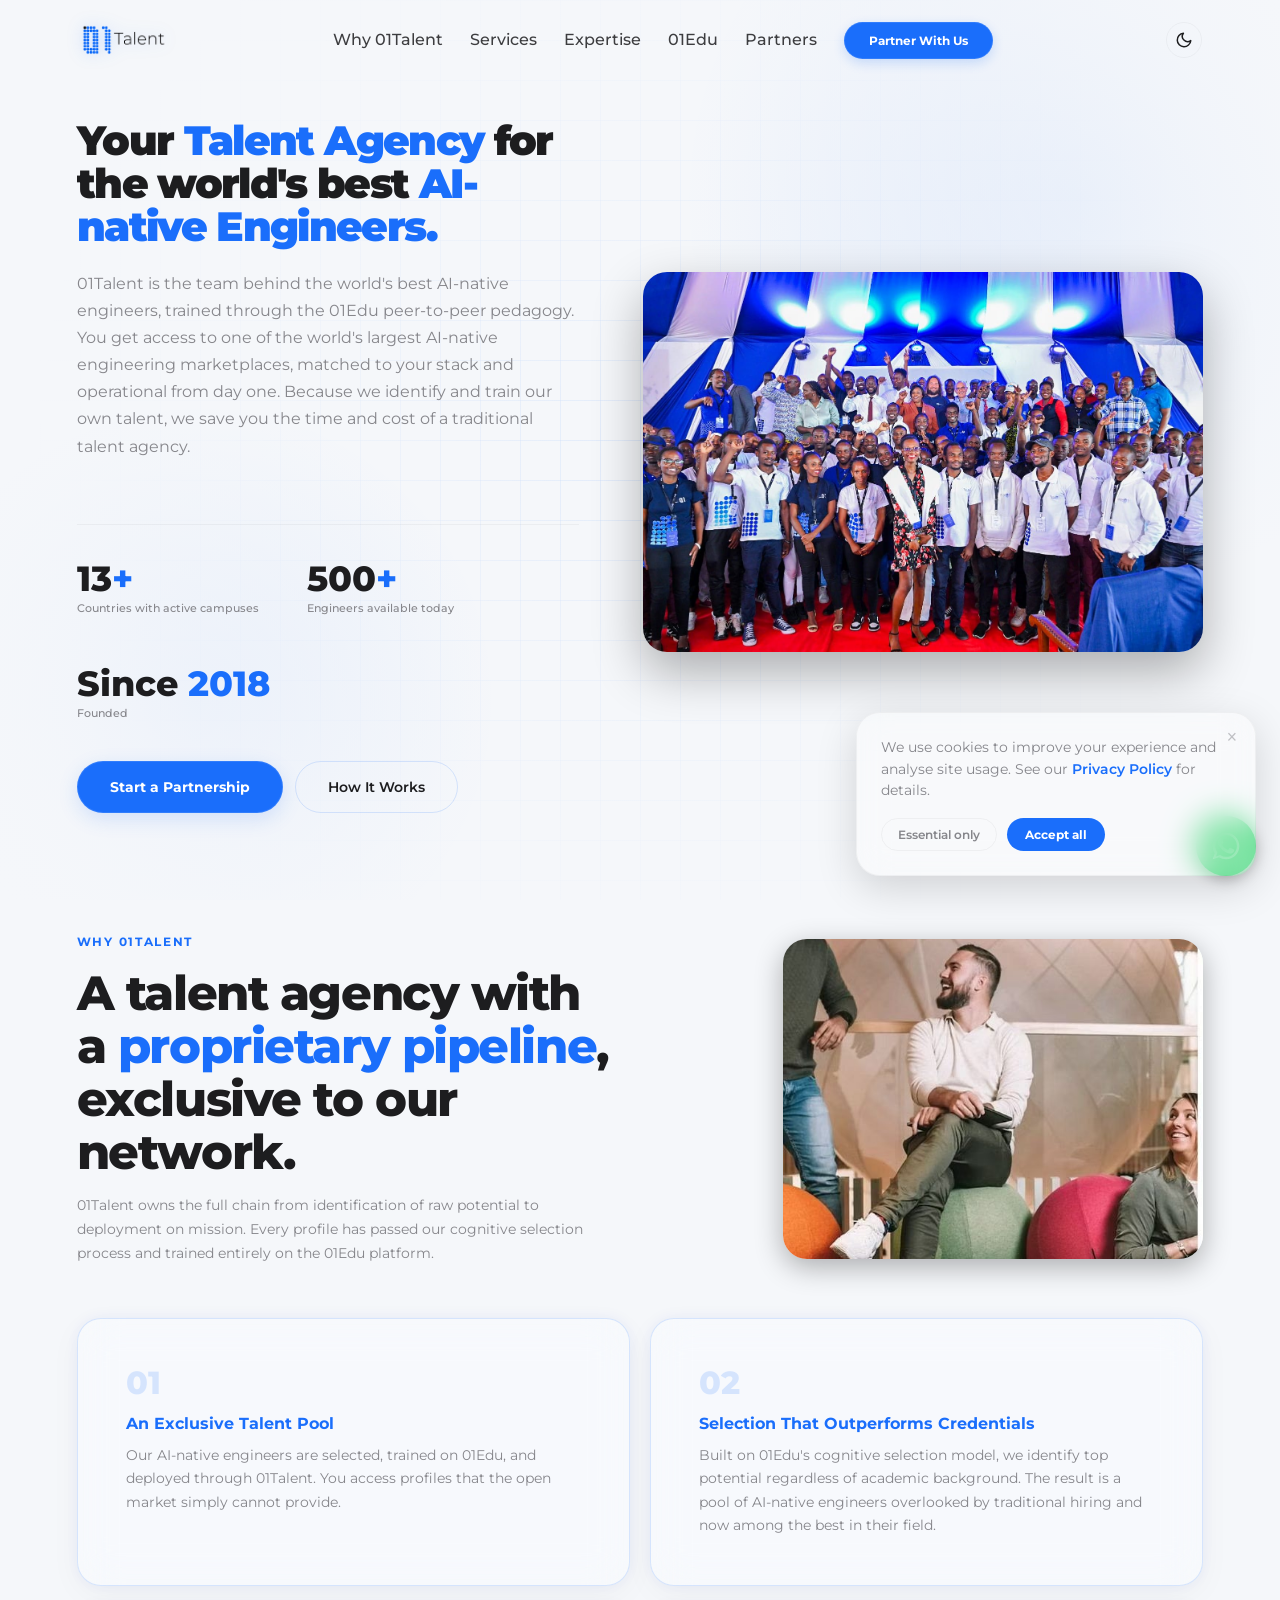
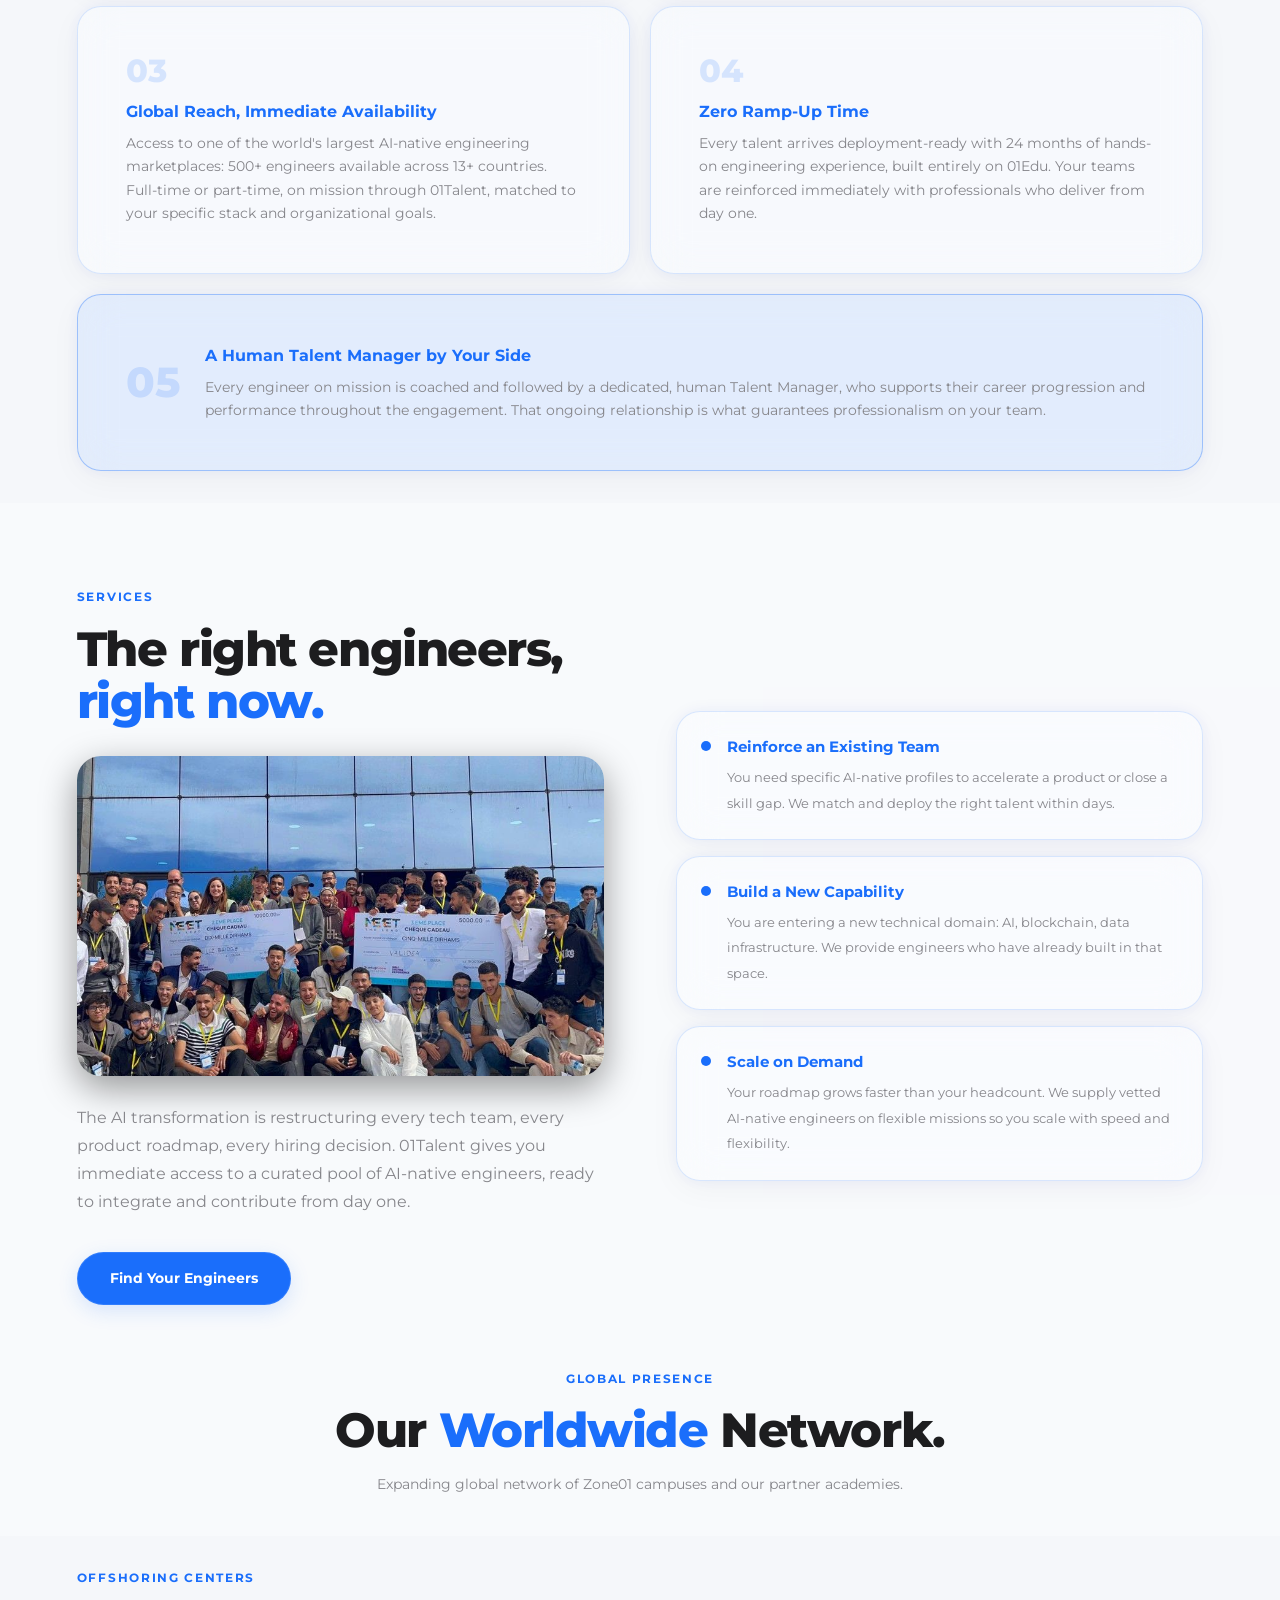
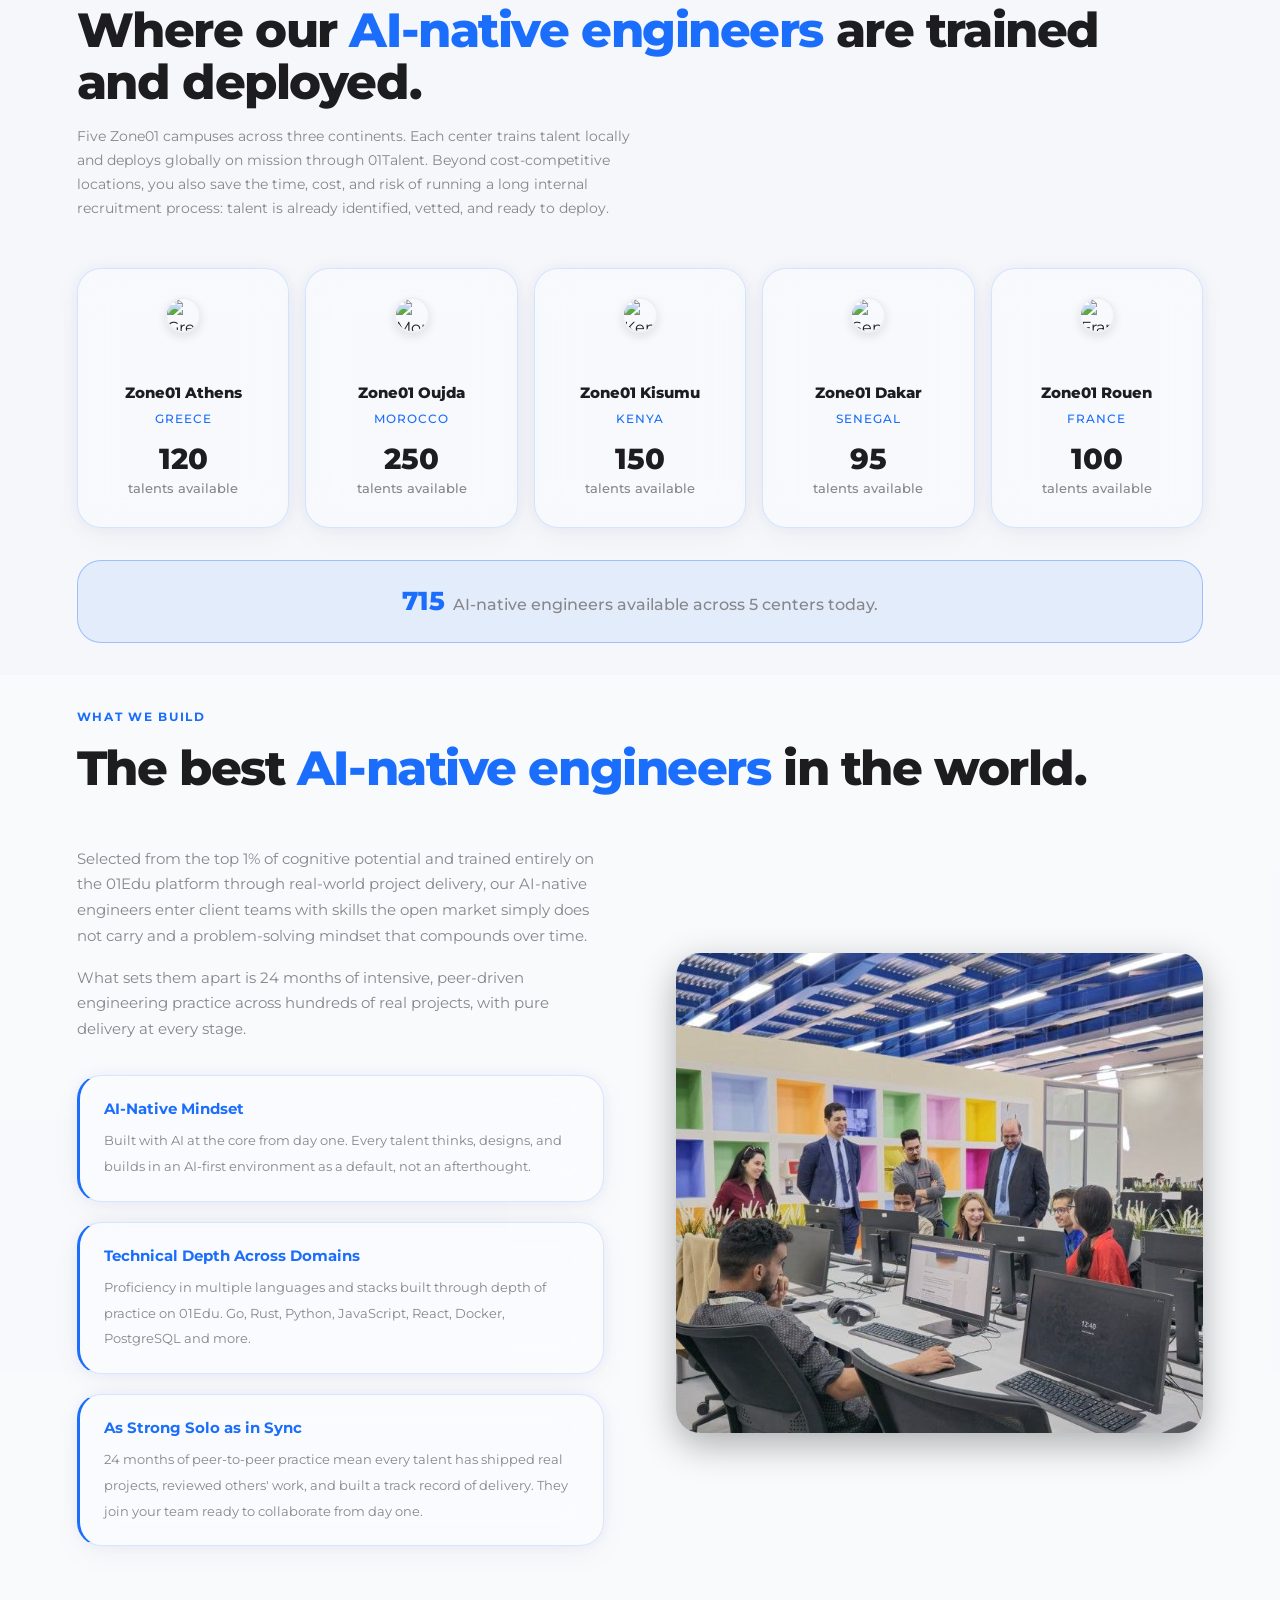
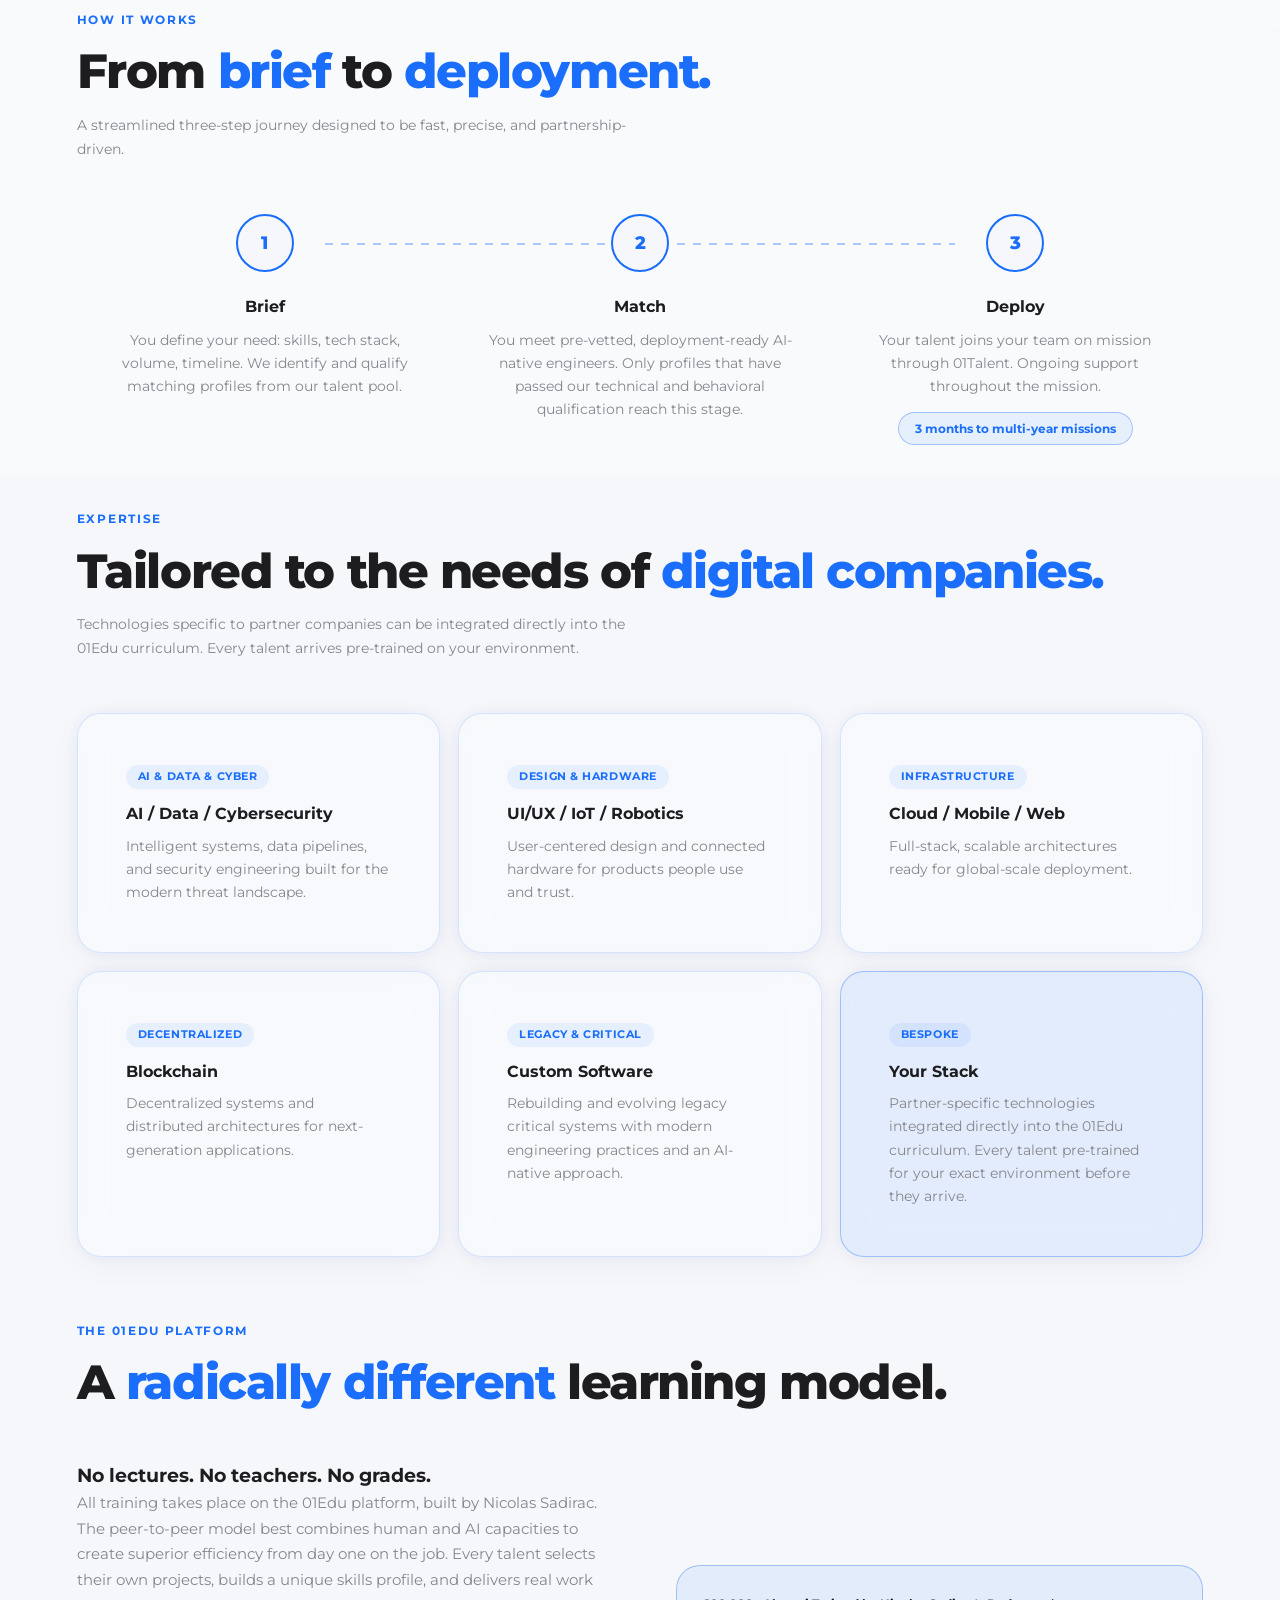
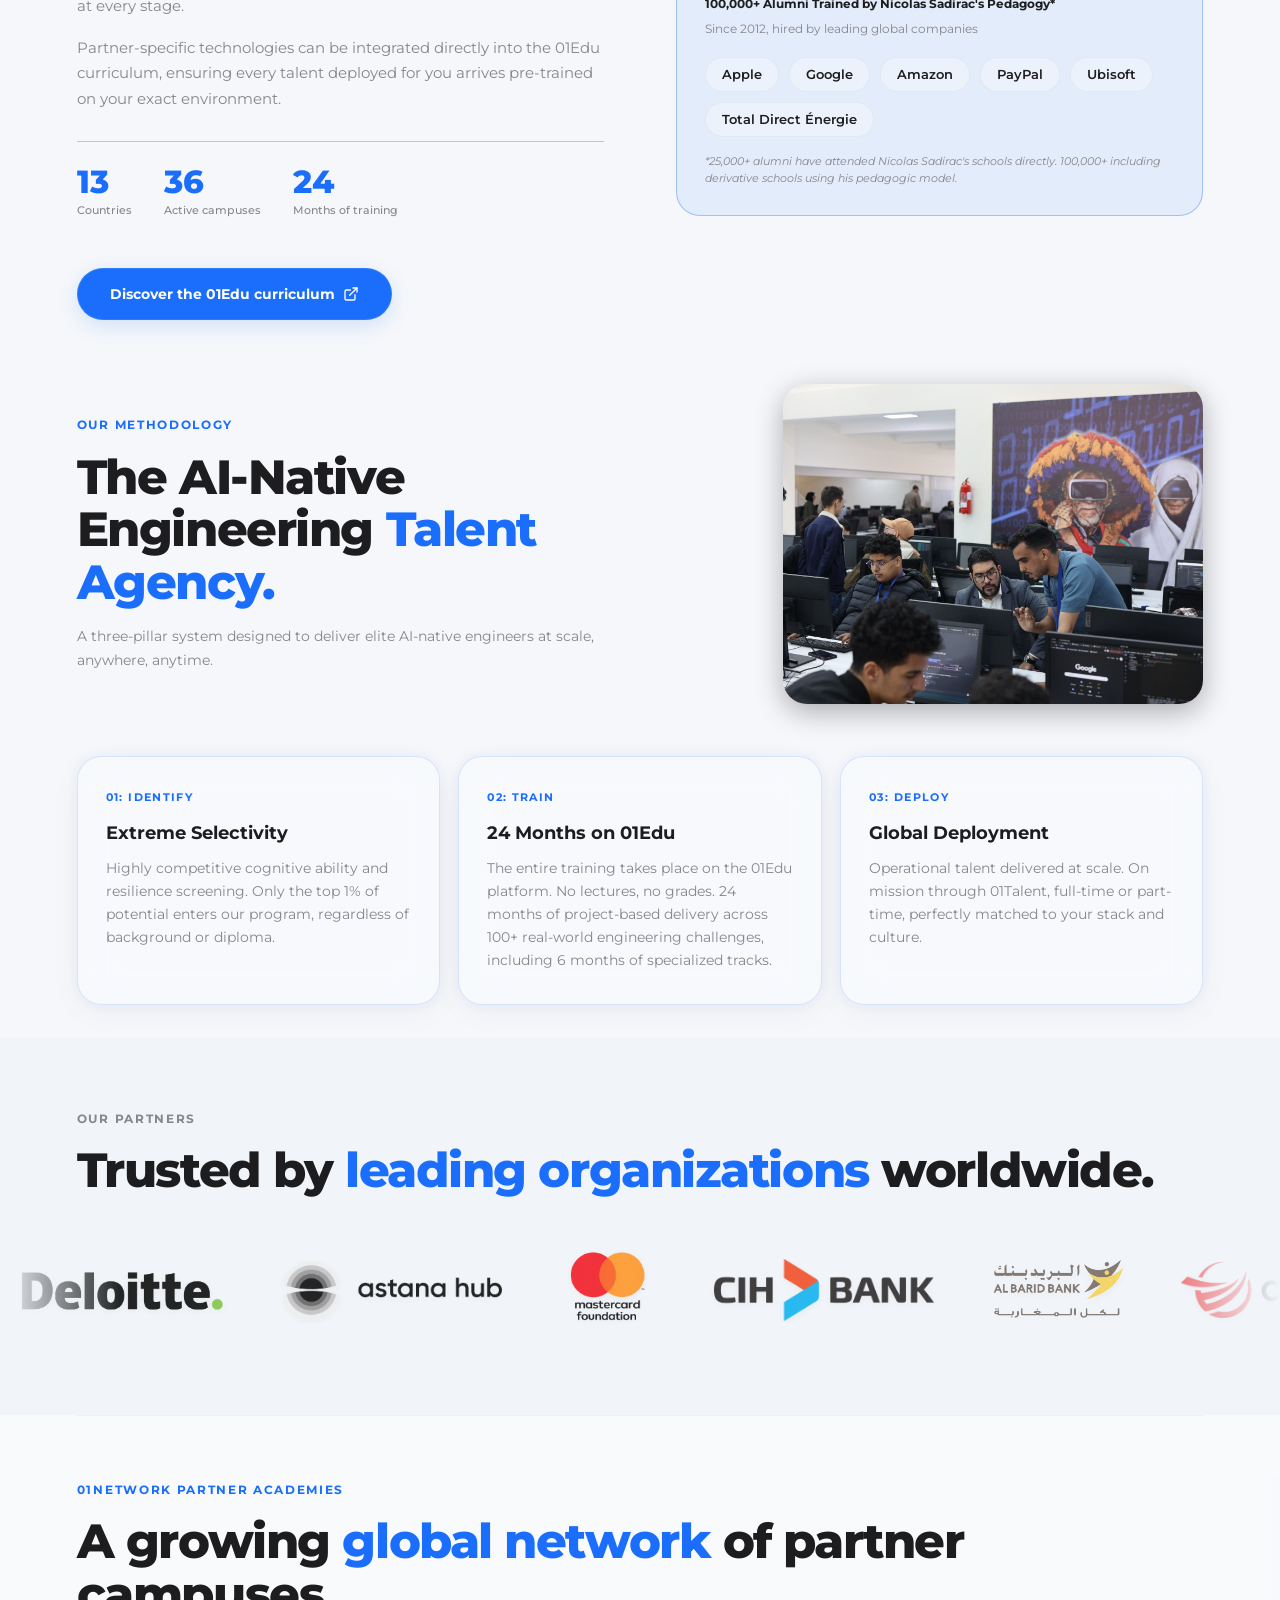
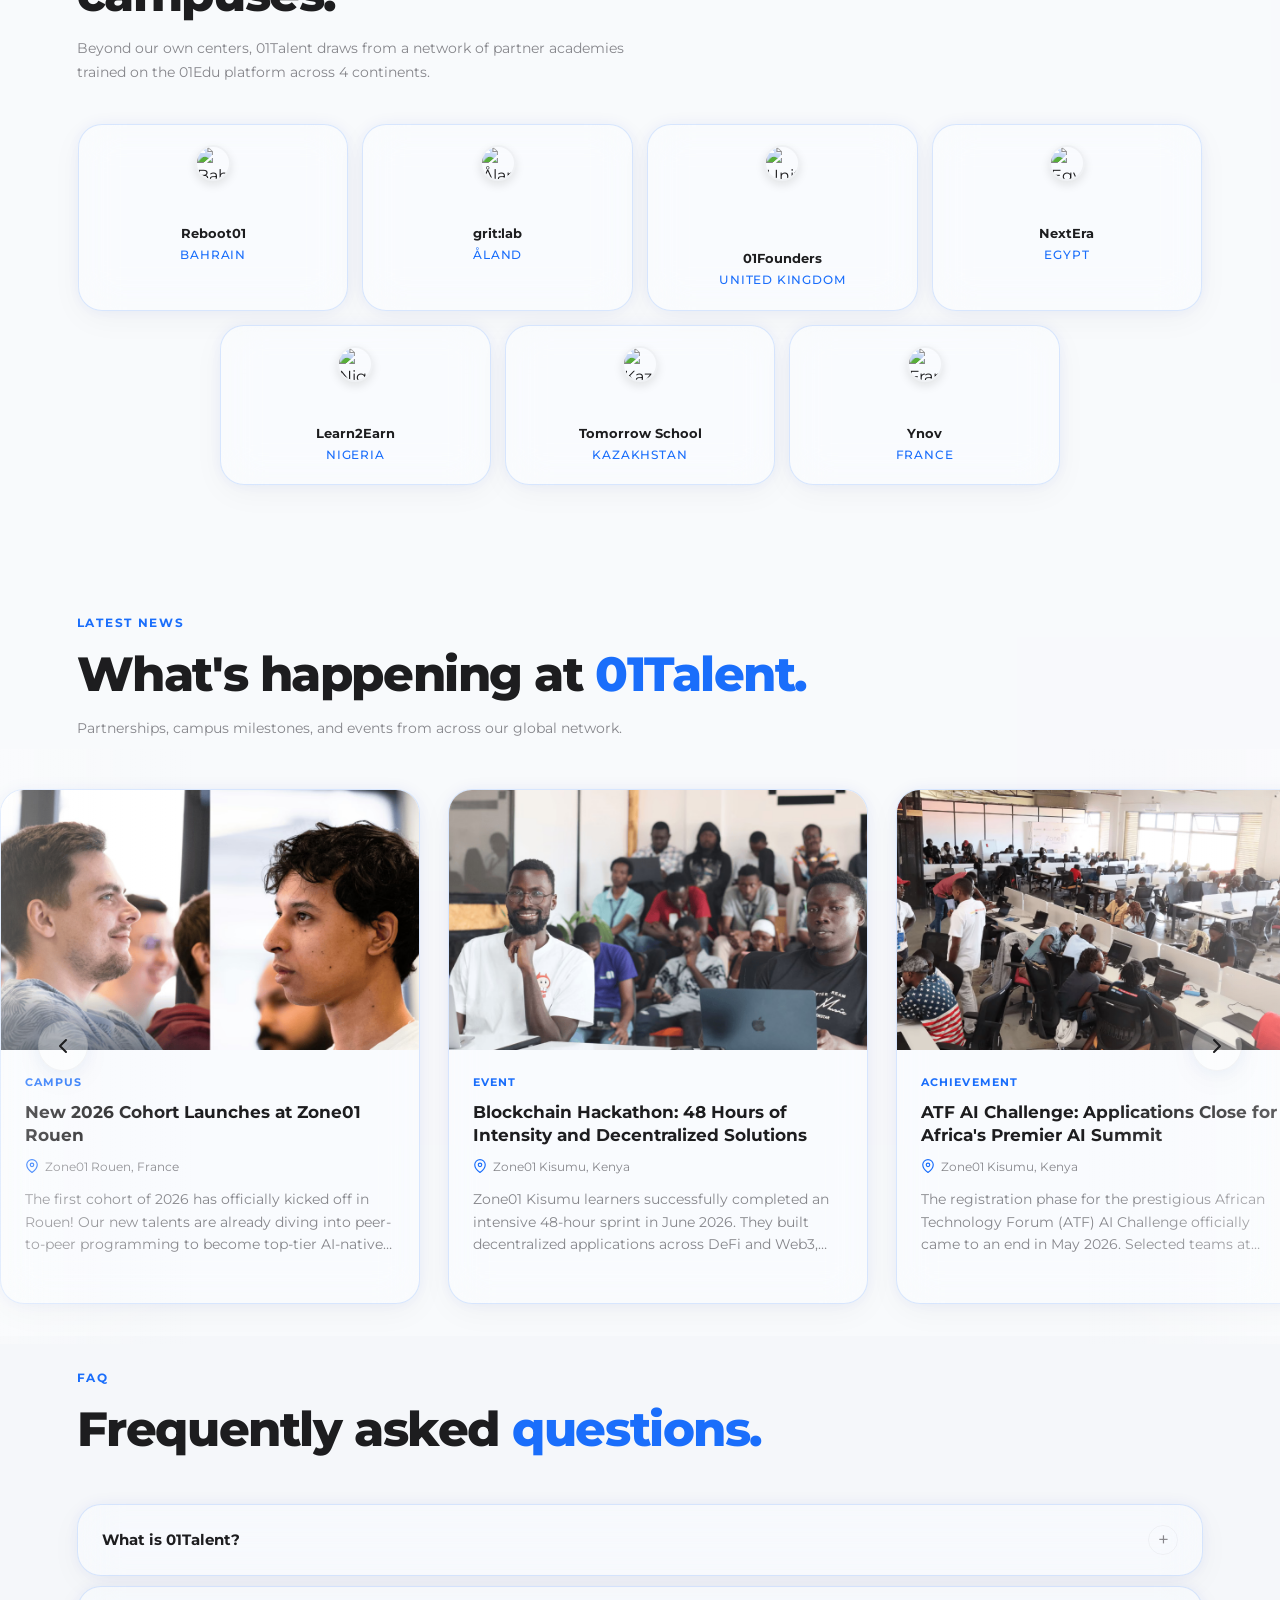
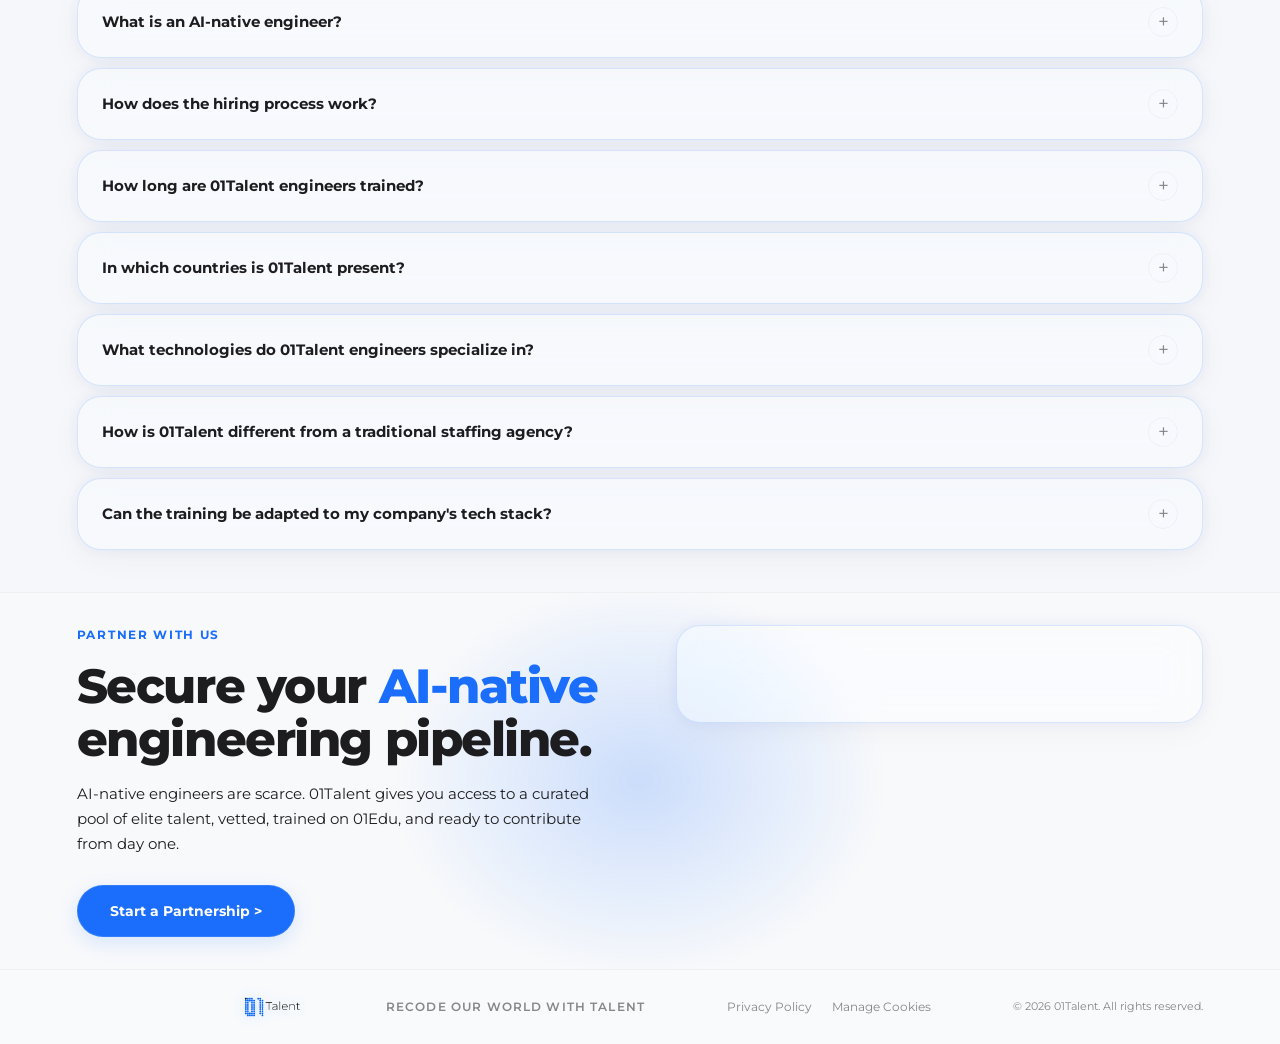
==== commit a2d319e2: "fix(globe): improve wording" ====
--- a/public/index.html
+++ b/public/index.html
@@ -410,8 +410,8 @@
         class="section-sub"
         style="margin-left: auto; margin-right: auto; text-align: center"
       >
-        Visualizing our expanding global reach, pinpointing the Zone01 campuses
-        and our network of partner academies worldwide. Drag to explore.
+        Expanding global network of Zone01 campuses
+        and our partner academies.
       </p>
       <div class="globe-container reveal" id="globe-viz"></div>
     </section>
@@ -1863,7 +1863,6 @@
         const width = 600;
         const height = 600;
 
-        // Configuration: Using Earth's actual axial tilt and a faster base speed
         const config = {
           speed: 0.25,
           verticalTilt: -23.5,
@@ -1921,15 +1920,16 @@
 
         let rotation = [0, config.verticalTilt, config.horizontalTilt];
         let isDragging = false;
+        let isHovering = false;
         let timer;
 
         d3.json("https://unpkg.com/world-atlas@2/countries-110m.json").then(
           (world) => {
-            const land = topojson.feature(world, world.objects.countries);
+            const land = topojson.feature(world, world.objects.land);
 
             const landPath = landGroup
               .selectAll(".globe-land")
-              .data(land.features)
+              .data(land.features ? land.features : [land]) // Support feature collection or single geometry
               .enter()
               .append("path")
               .attr("class", "globe-land")
@@ -1945,6 +1945,7 @@
               .attr("class", "campus-point")
               .style("cursor", "pointer")
               .on("mouseover", (event, d) => {
+                isHovering = true;
                 tooltip.style("opacity", 1).html(d.name);
               })
               .on("mousemove", (event) => {
@@ -1952,6 +1953,7 @@
                 tooltip.style("left", `${x}px`).style("top", `${y}px`);
               })
               .on("mouseout", () => {
+                isHovering = false;
                 tooltip.style("opacity", 0);
               });
 
@@ -2021,7 +2023,8 @@
             const startAnimation = () => {
               if (timer) timer.stop();
               timer = d3.timer(() => {
-                if (!isDragging) {
+                // Only rotate if not interacting with it
+                if (!isDragging && !isHovering) {
                   rotation[0] += config.speed;
                   renderGlobe();
                 }
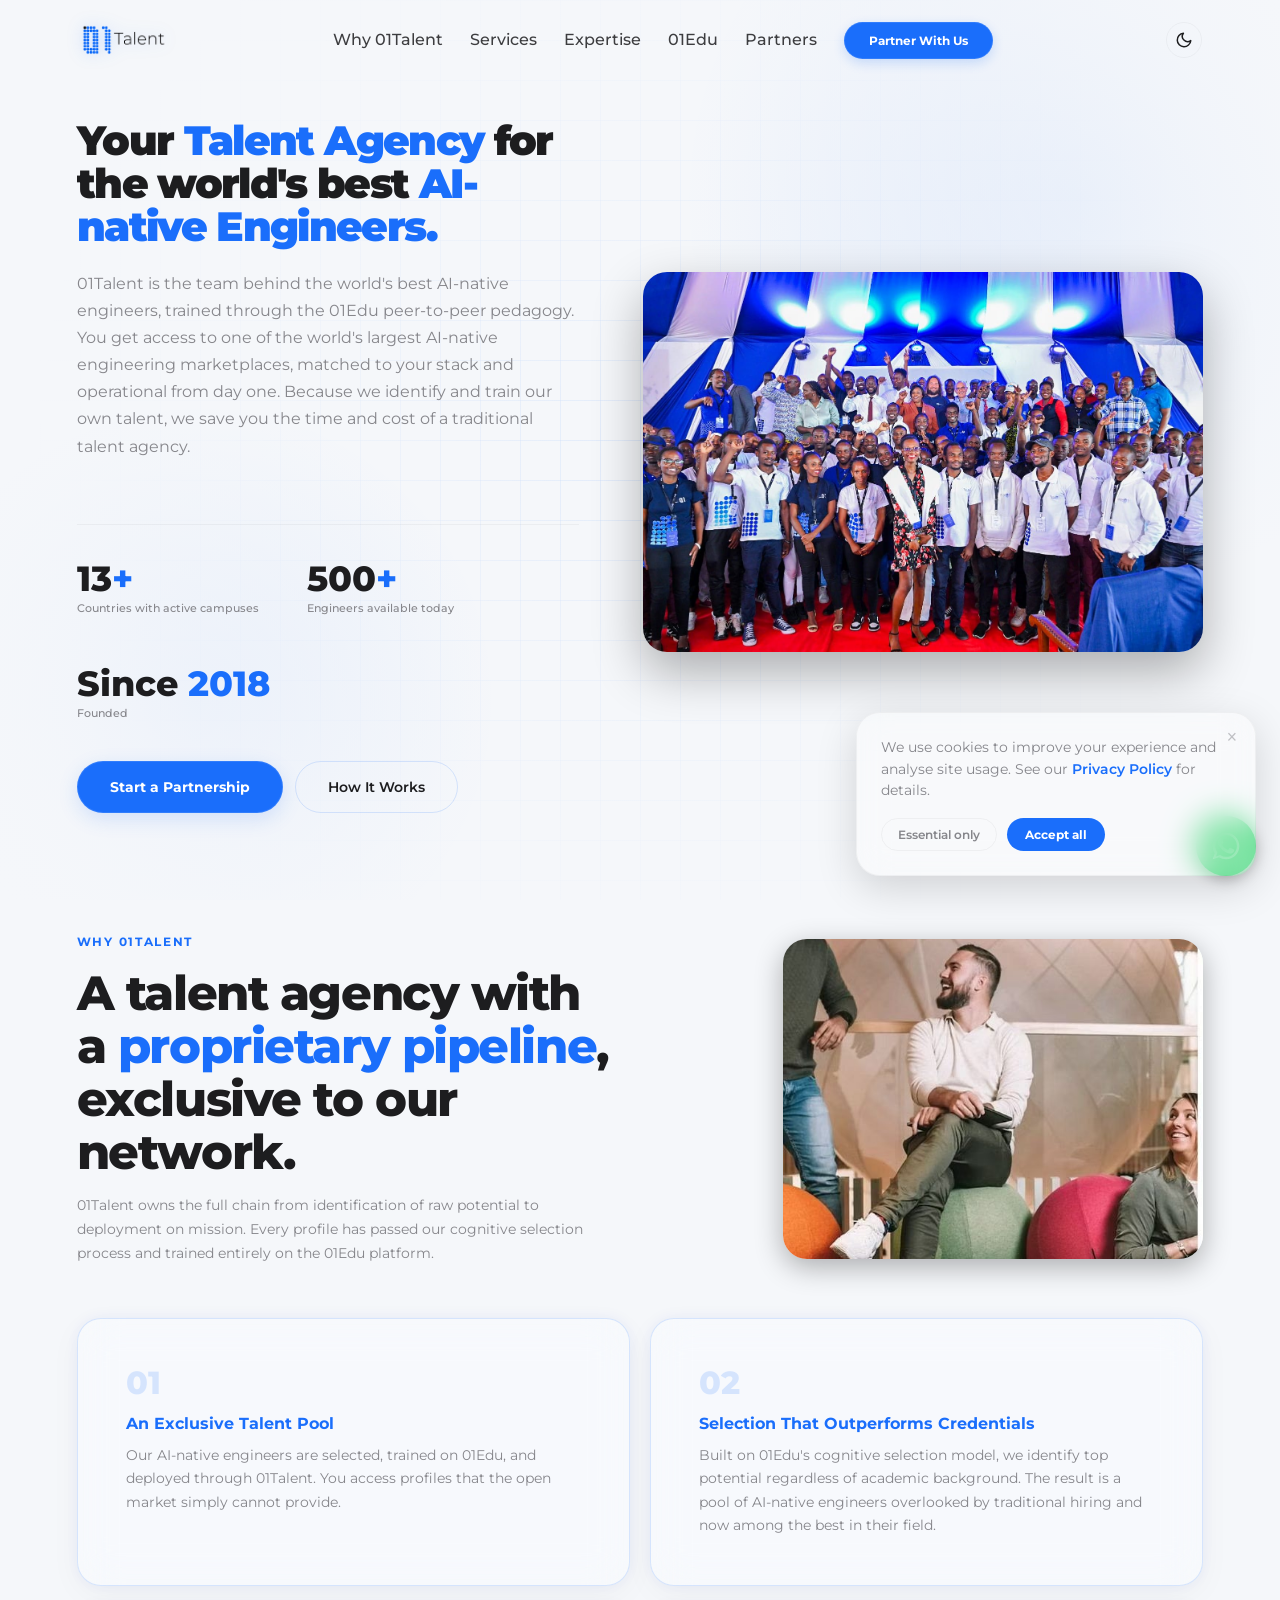
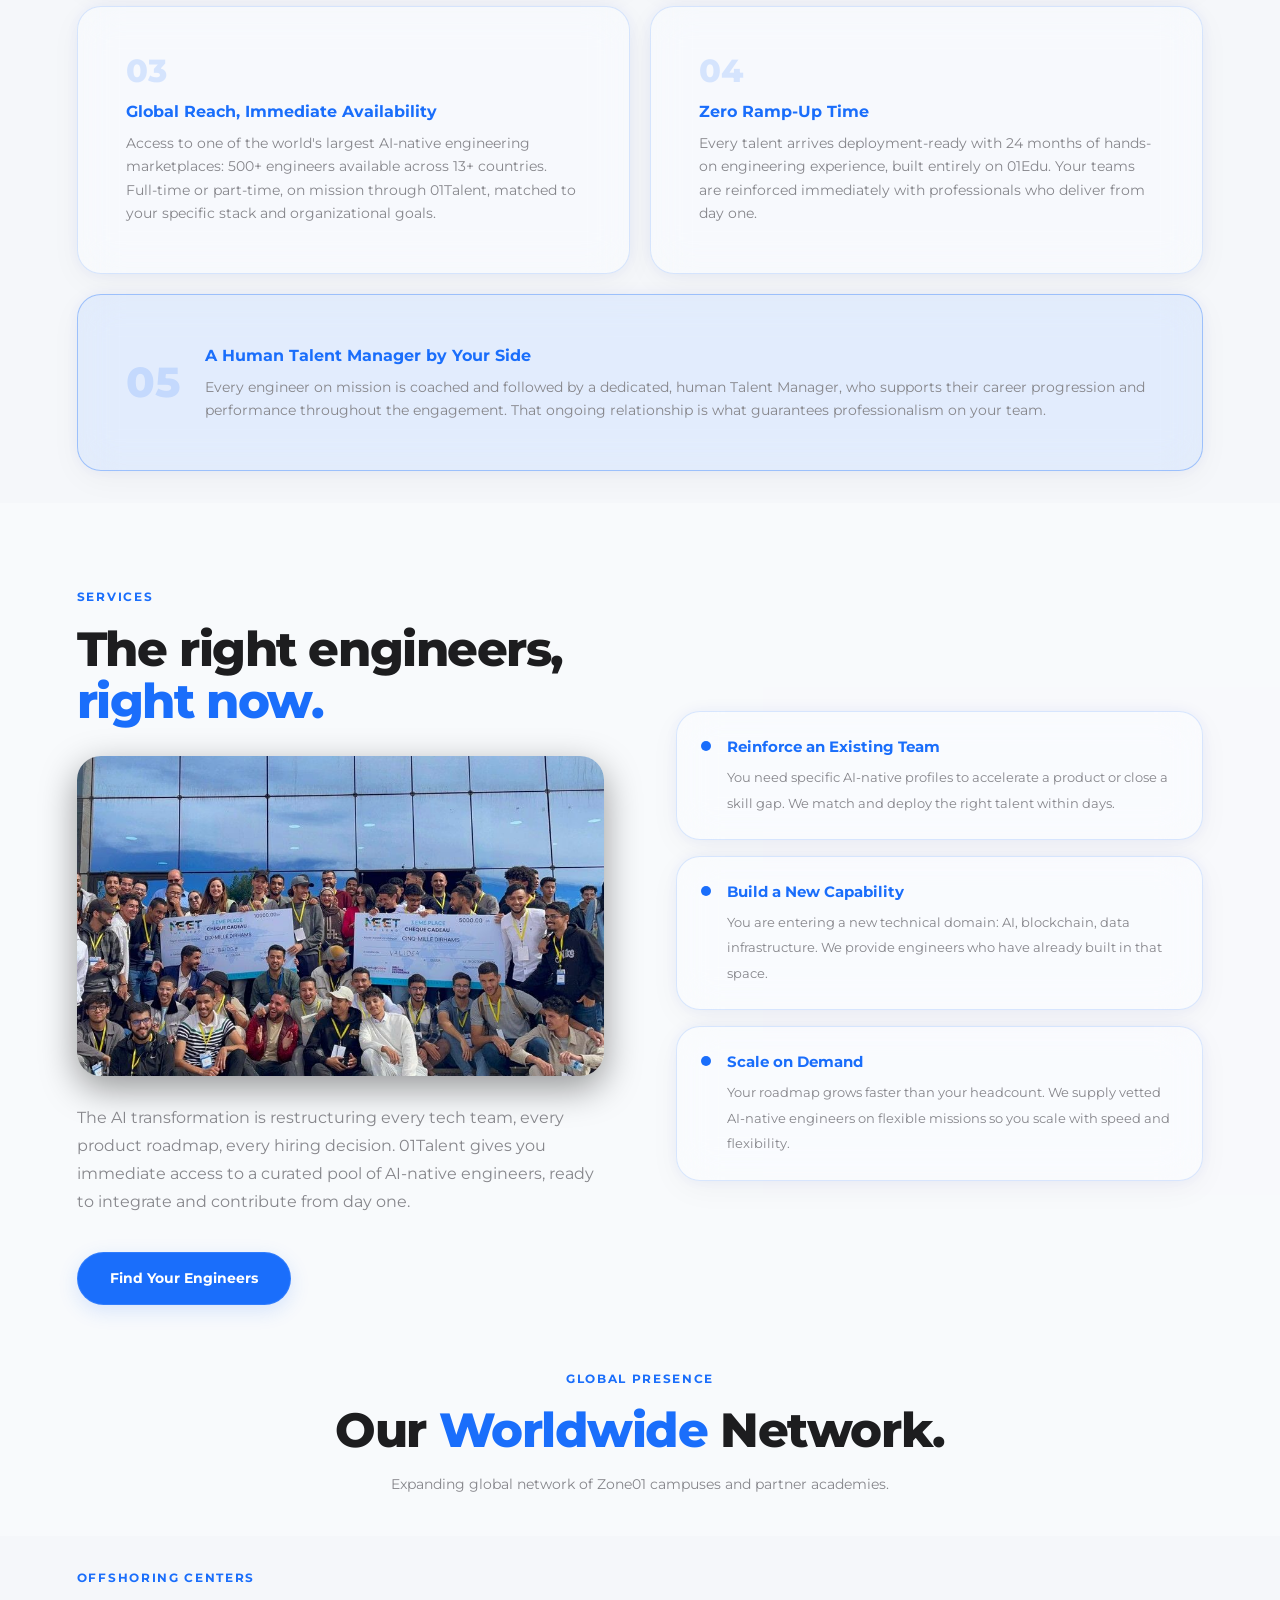
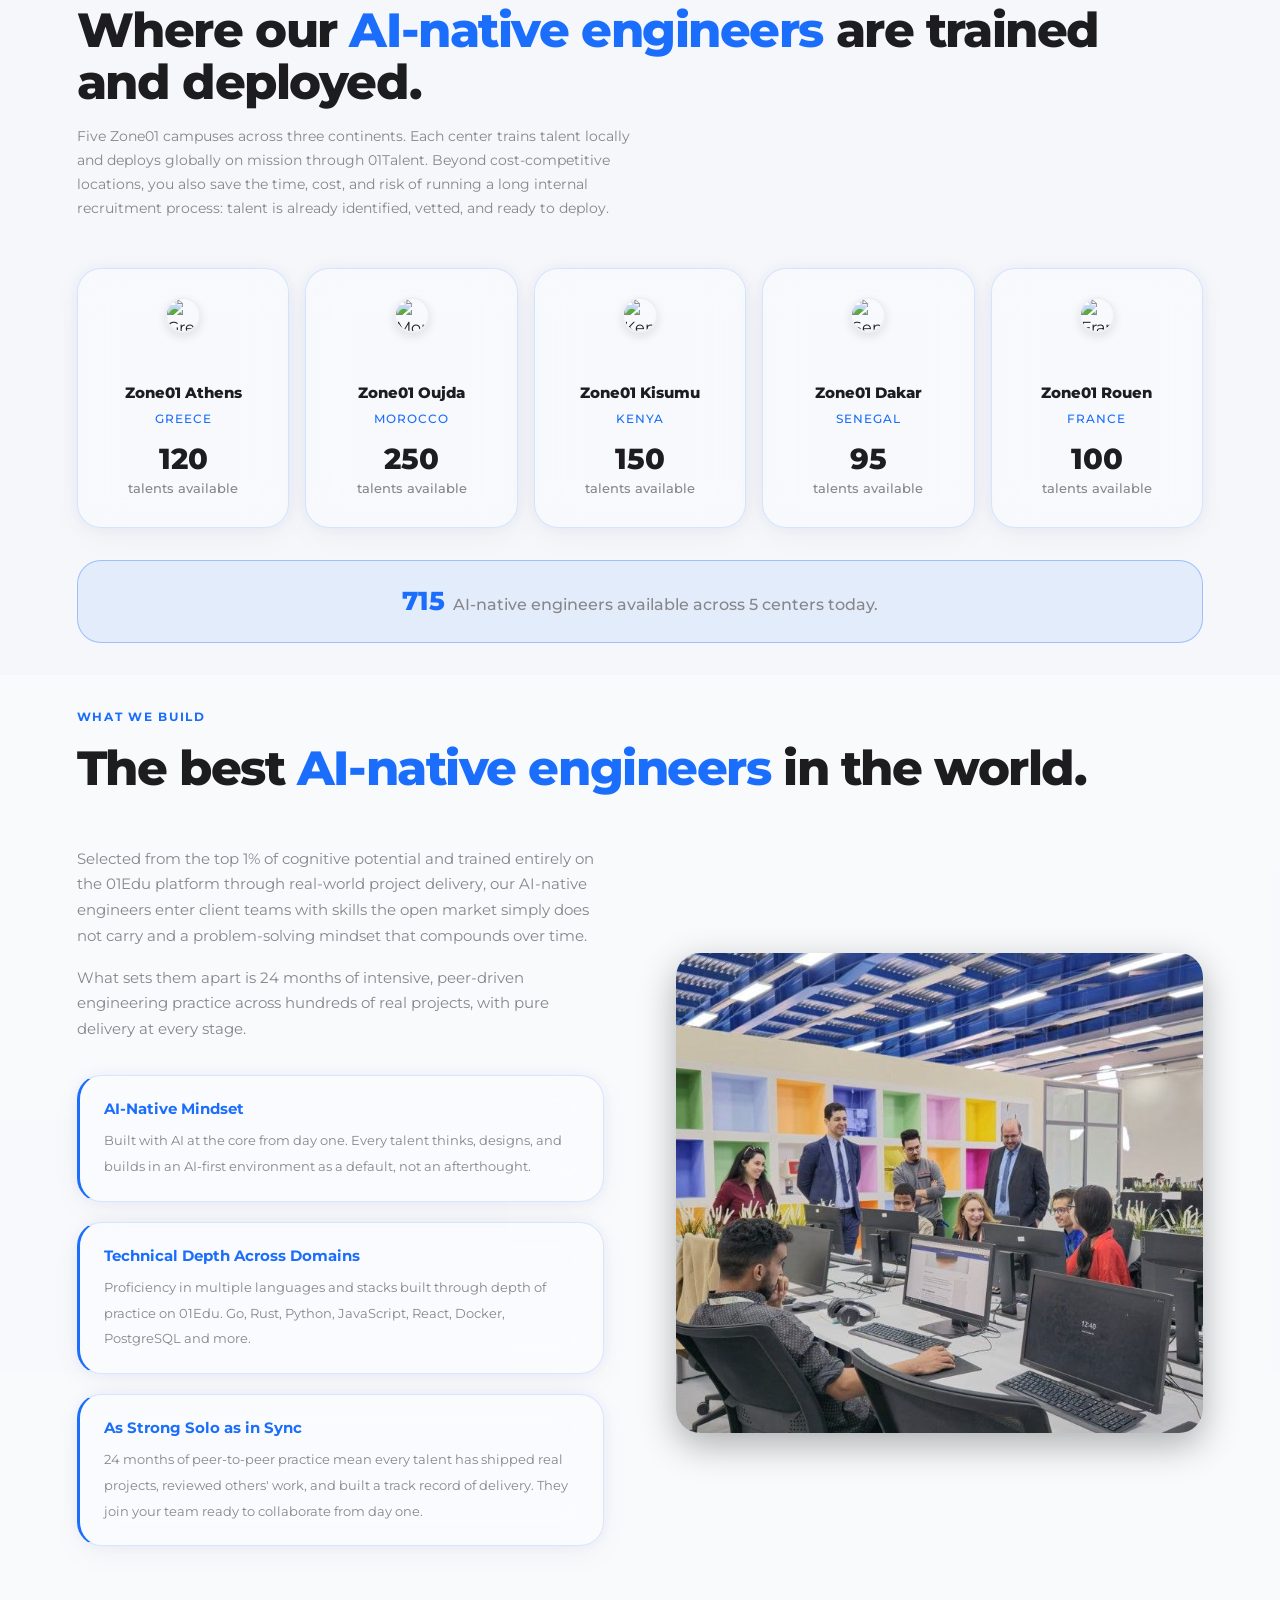
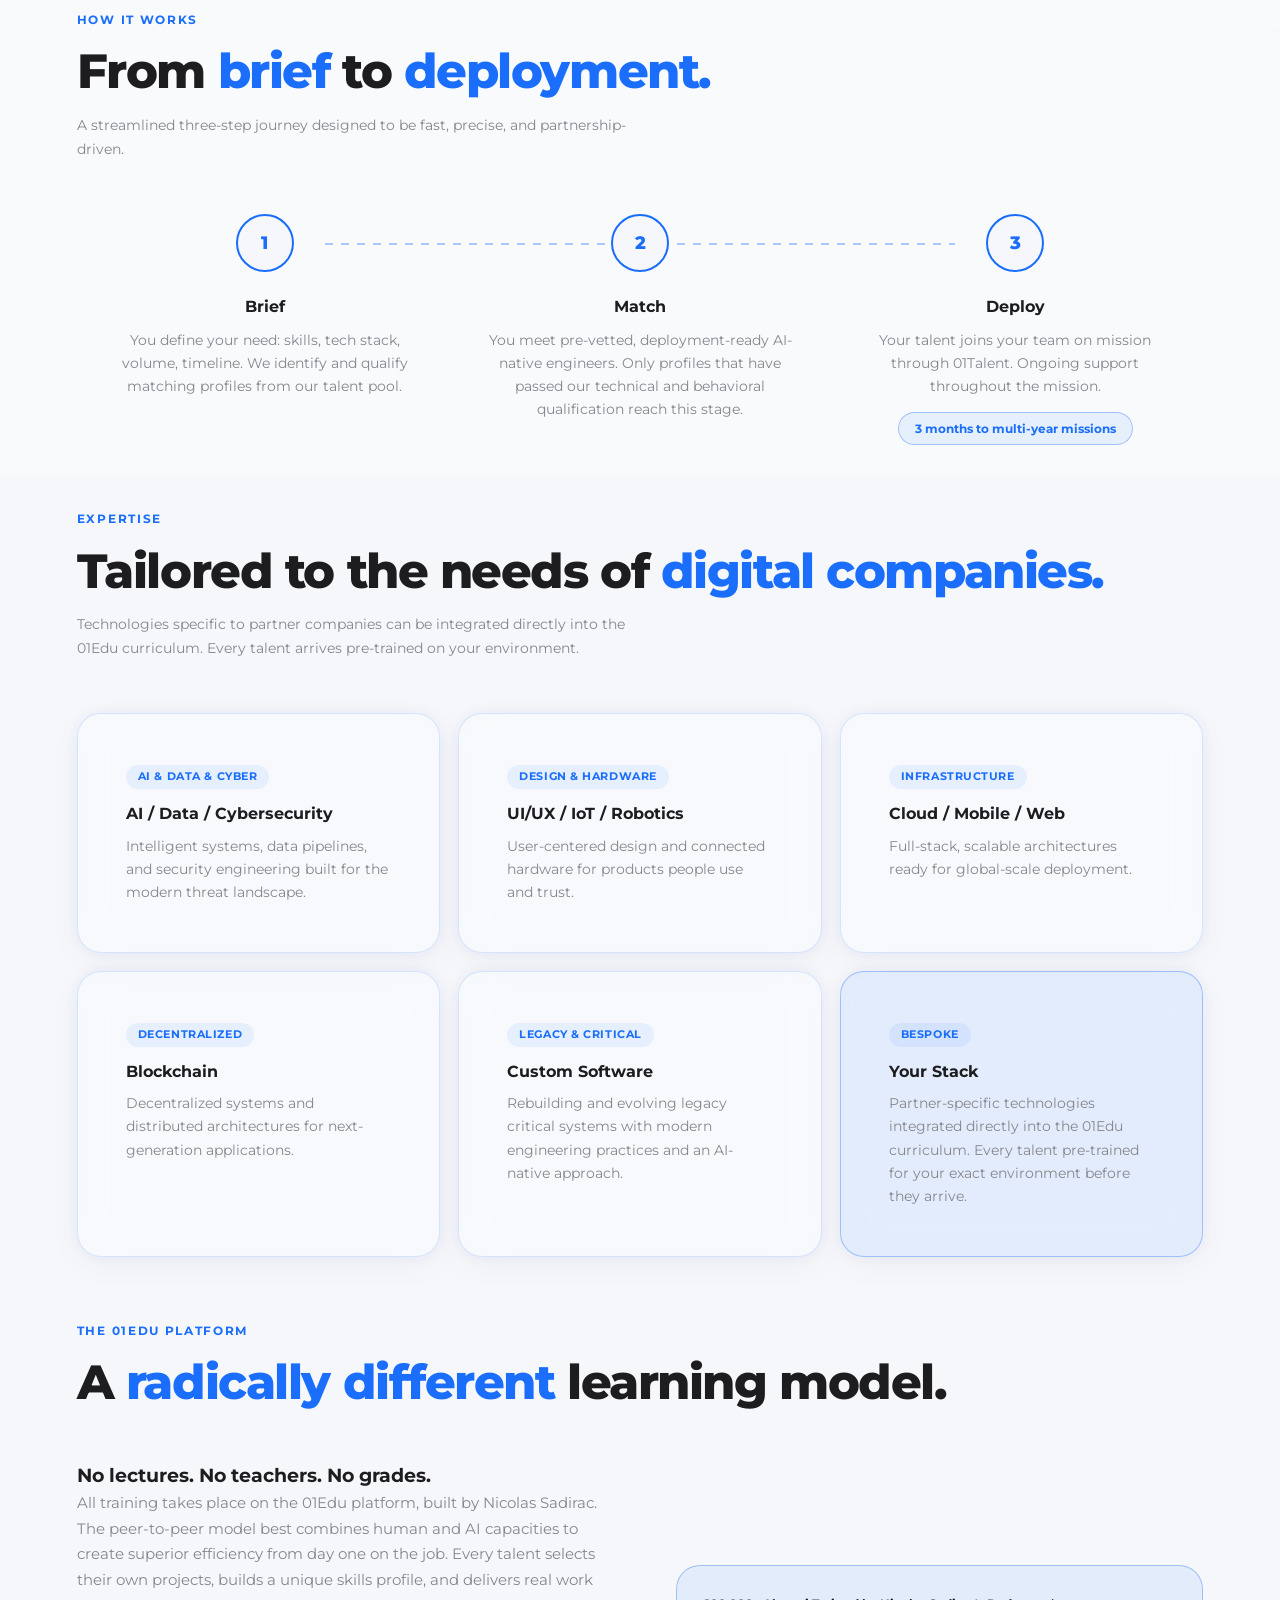
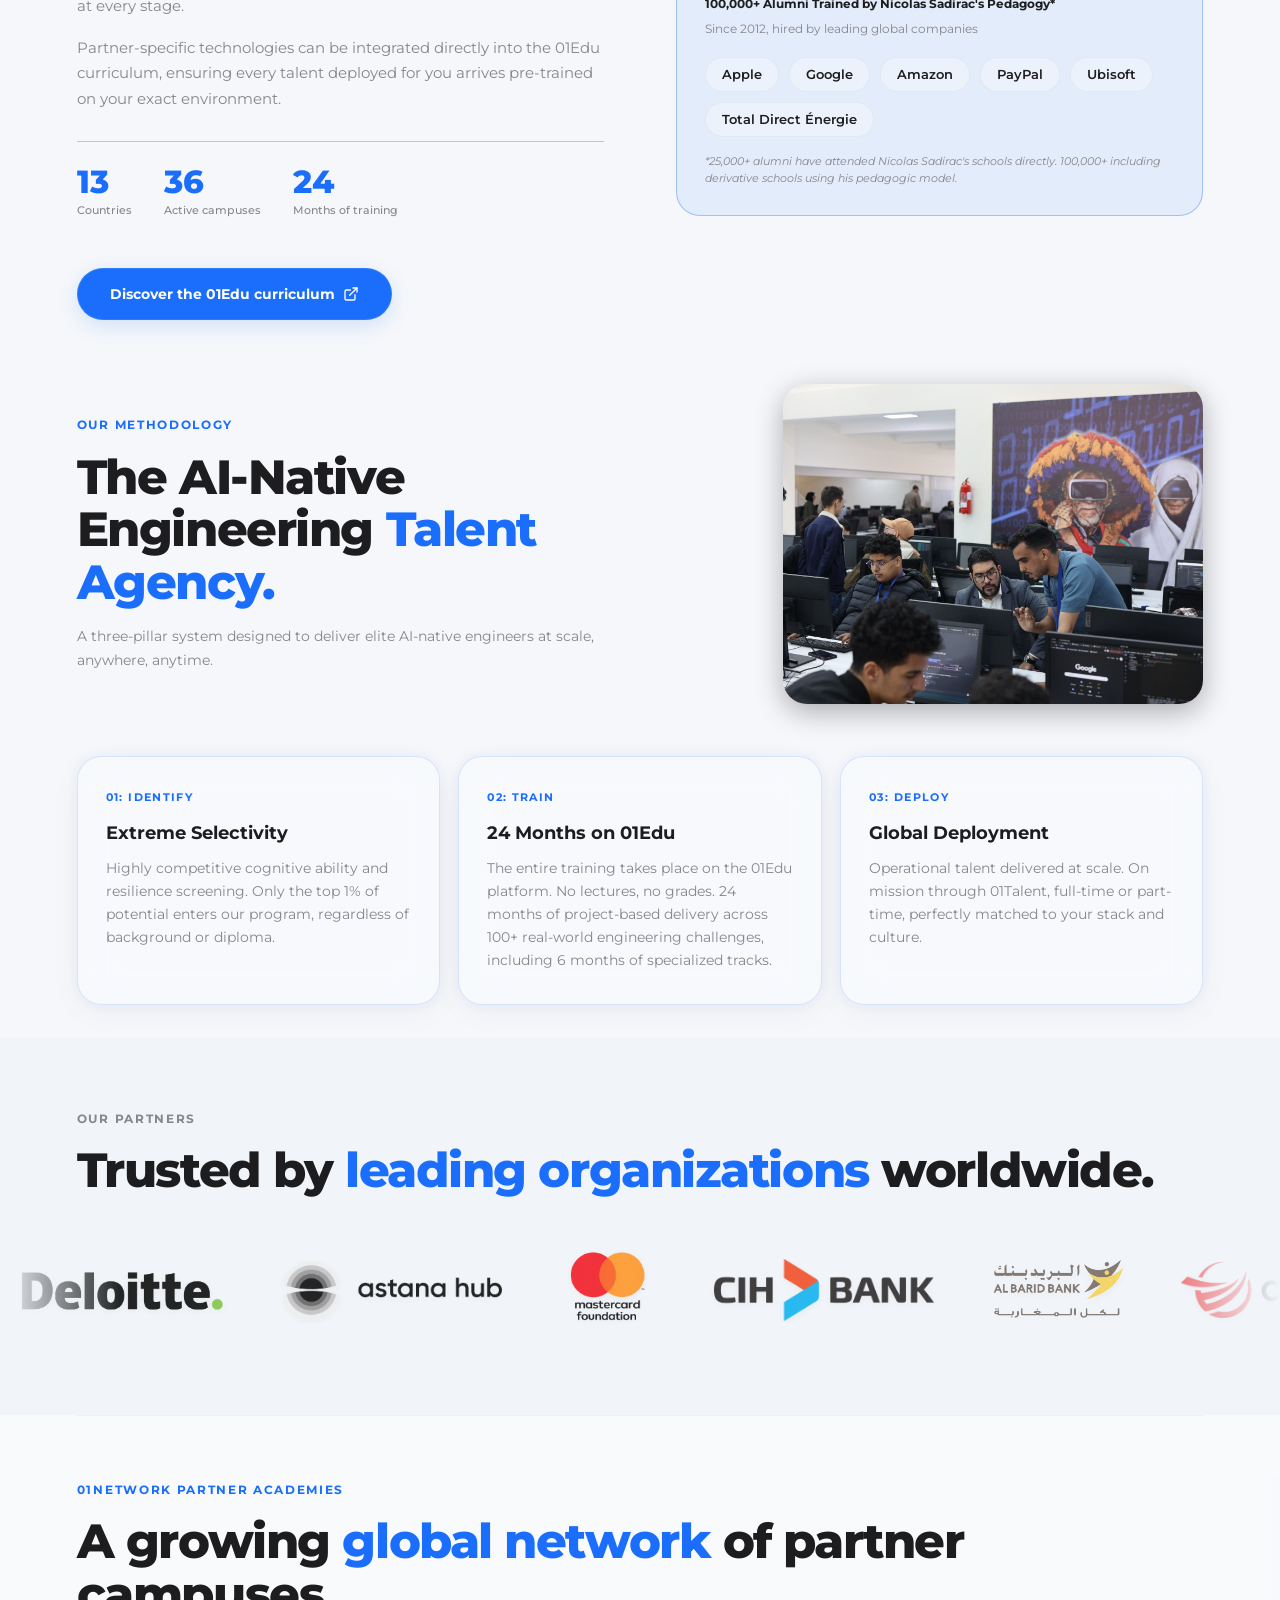
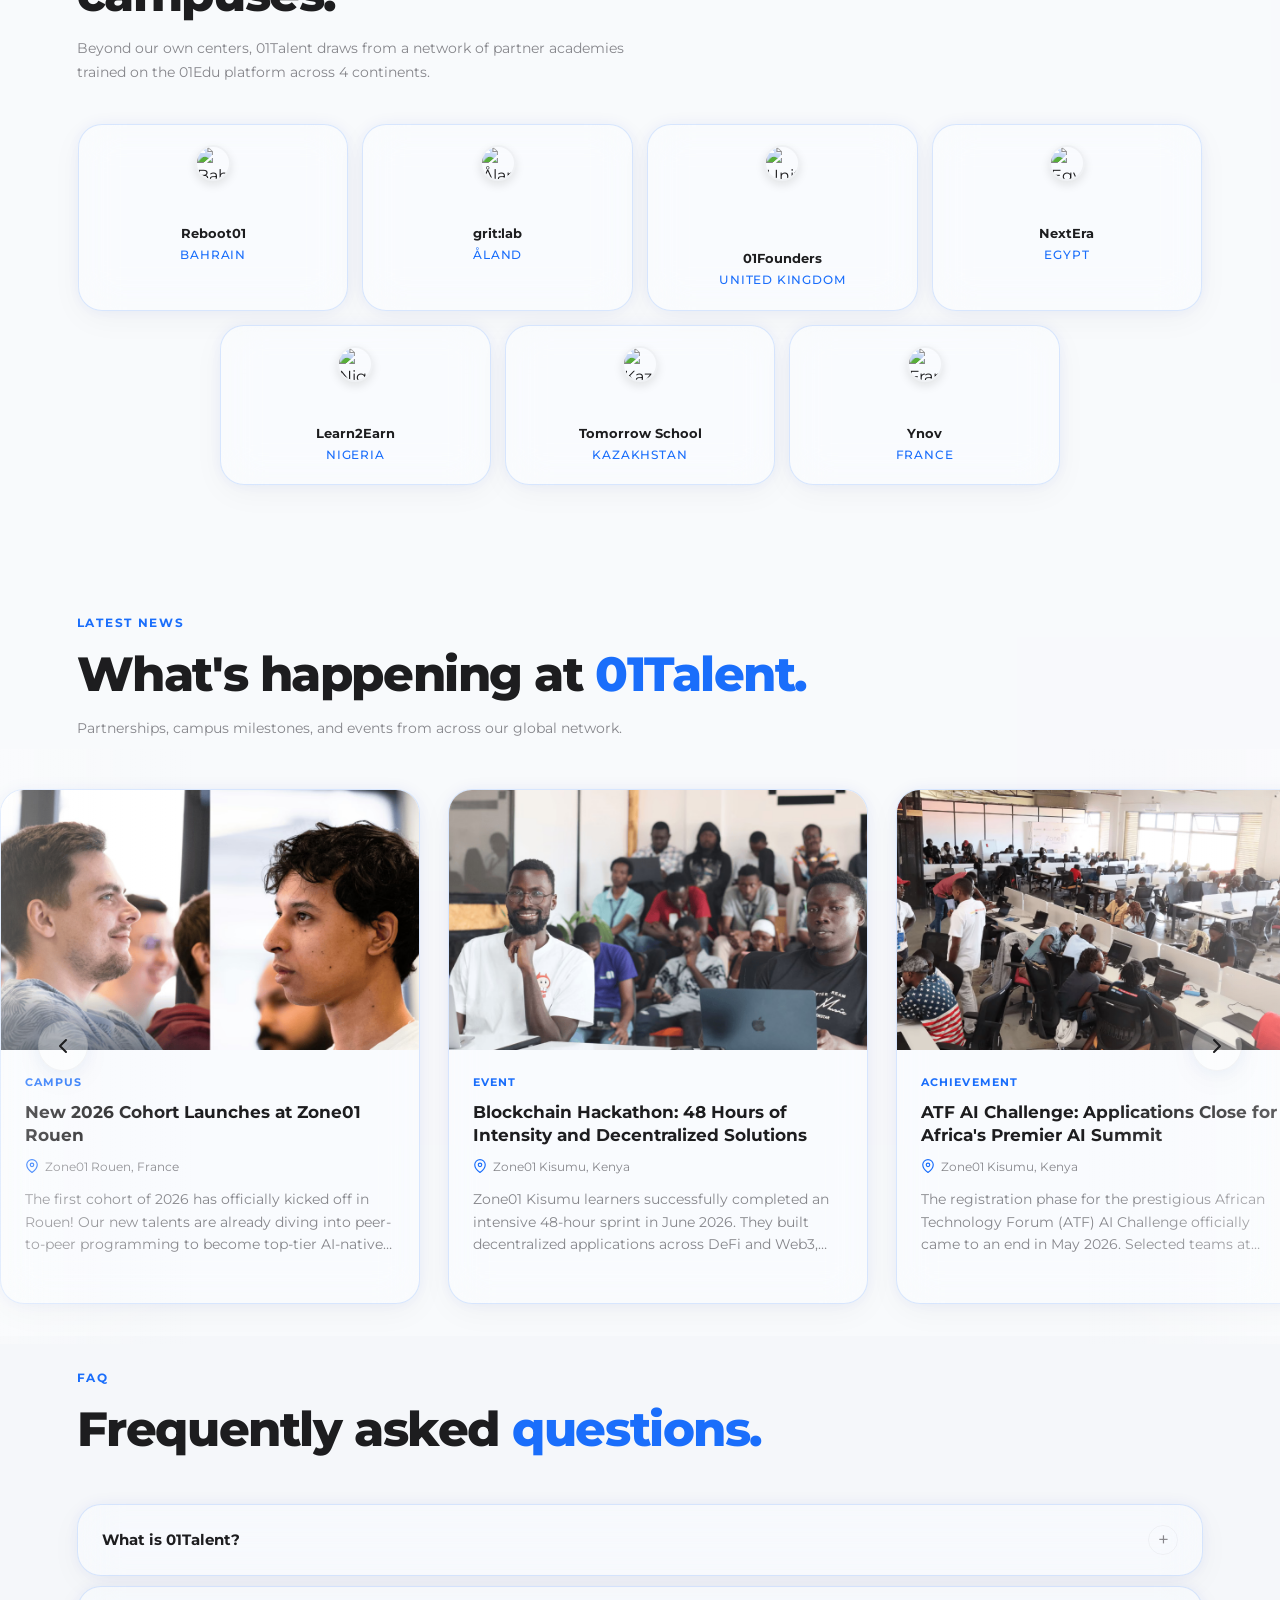
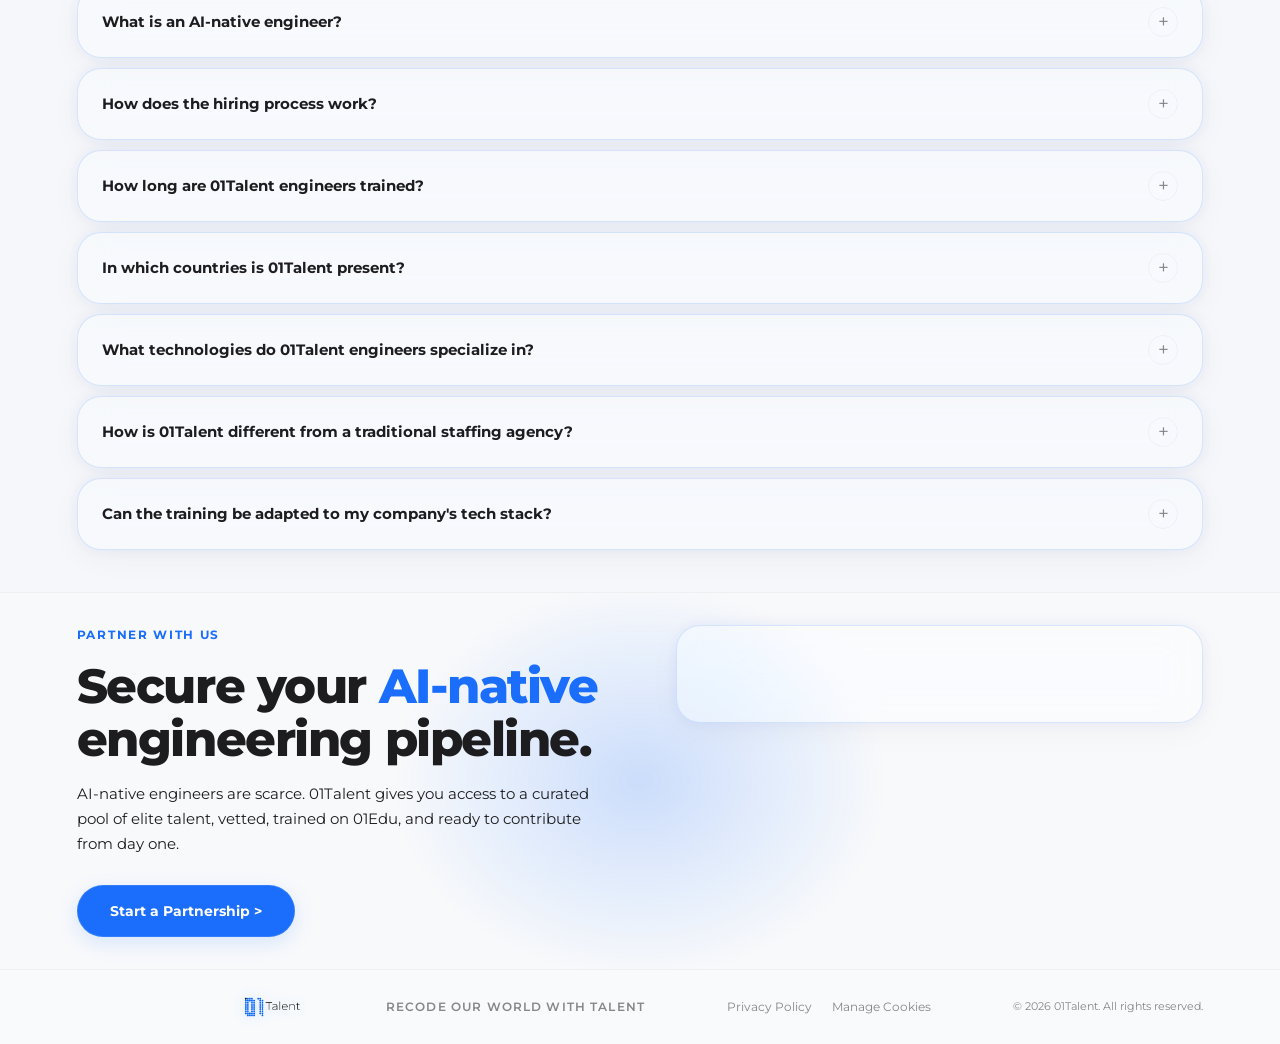
==== commit b25e8c87: "fix(globe): design" ====
--- a/public/index.html
+++ b/public/index.html
@@ -410,8 +410,7 @@
         class="section-sub"
         style="margin-left: auto; margin-right: auto; text-align: center"
       >
-        Expanding global network of Zone01 campuses
-        and our partner academies.
+        Expanding global network of Zone01 campuses and partner academies.
       </p>
       <div class="globe-container reveal" id="globe-viz"></div>
     </section>
@@ -1865,7 +1864,7 @@
 
         const config = {
           speed: 0.25,
-          verticalTilt: -23.5,
+          verticalTilt: -23.44,
           horizontalTilt: 0,
         };
 
@@ -1904,18 +1903,18 @@
 
         // Coordinates for Zone01 Centers and Partner Academies
         const campuses = [
-          { name: "Zone01 Athens", lng: 23.7275, lat: 37.9838 },
-          { name: "Zone01 Oujda", lng: -1.9086, lat: 34.6814 },
-          { name: "Zone01 Kisumu", lng: 34.768, lat: -0.0917 },
-          { name: "Zone01 Dakar", lng: -17.4677, lat: 14.7167 },
-          { name: "Zone01 Rouen", lng: 1.0993, lat: 49.4431 },
+          { name: "Zone01 Athens (Greece)", lng: 23.7275, lat: 37.9838 },
+          { name: "Zone01 Oujda (Morocco)", lng: -1.9086, lat: 34.6814 },
+          { name: "Zone01 Kisumu (Kenya)", lng: 34.768, lat: -0.0917 },
+          { name: "Zone01 Dakar (Senegal)", lng: -17.4677, lat: 14.7167 },
+          { name: "Zone01 Rouen (France)", lng: 1.0993, lat: 49.4431 },
           { name: "Reboot01 (Bahrain)", lng: 50.586, lat: 26.2285 },
           { name: "grit:lab (Åland)", lng: 19.9348, lat: 60.0969 },
           { name: "01Founders (UK)", lng: -0.1278, lat: 51.5074 },
           { name: "NextEra (Egypt)", lng: 31.2357, lat: 30.0444 },
           { name: "Learn2Earn (Nigeria)", lng: 3.3792, lat: 6.5244 },
           { name: "Tomorrow School (Kazakhstan)", lng: 71.4206, lat: 51.1694 },
-          { name: "Ynov (France)", lng: 2.3522, lat: 48.8566 },
+          { name: "Ynov (France)", lng: 2.4302, lat: 46.5392 },
         ];
 
         let rotation = [0, config.verticalTilt, config.horizontalTilt];
@@ -1960,7 +1959,7 @@
             enterPoints
               .append("circle")
               .attr("class", "globe-point-marker")
-              .attr("r", 2.5);
+              .attr("r", 2);
             enterPoints
               .append("line")
               .attr("class", "globe-point-pin")
--- a/public/css/main.css
+++ b/public/css/main.css
@@ -874,7 +874,7 @@
 
 .campus-point .globe-point-pin {
   stroke: var(--text);
-  stroke-width: 2.5px;
+  stroke-width: 1.25px;
   stroke-linecap: round;
   transition: stroke var(--transition);
 }
@@ -882,7 +882,7 @@
 .campus-point .globe-point-head {
   fill: var(--blue);
   stroke: var(--bg);
-  stroke-width: 2px;
+  stroke-width: 1px;
   transition:
     transform 0.2s var(--transition-func),
     fill var(--transition),
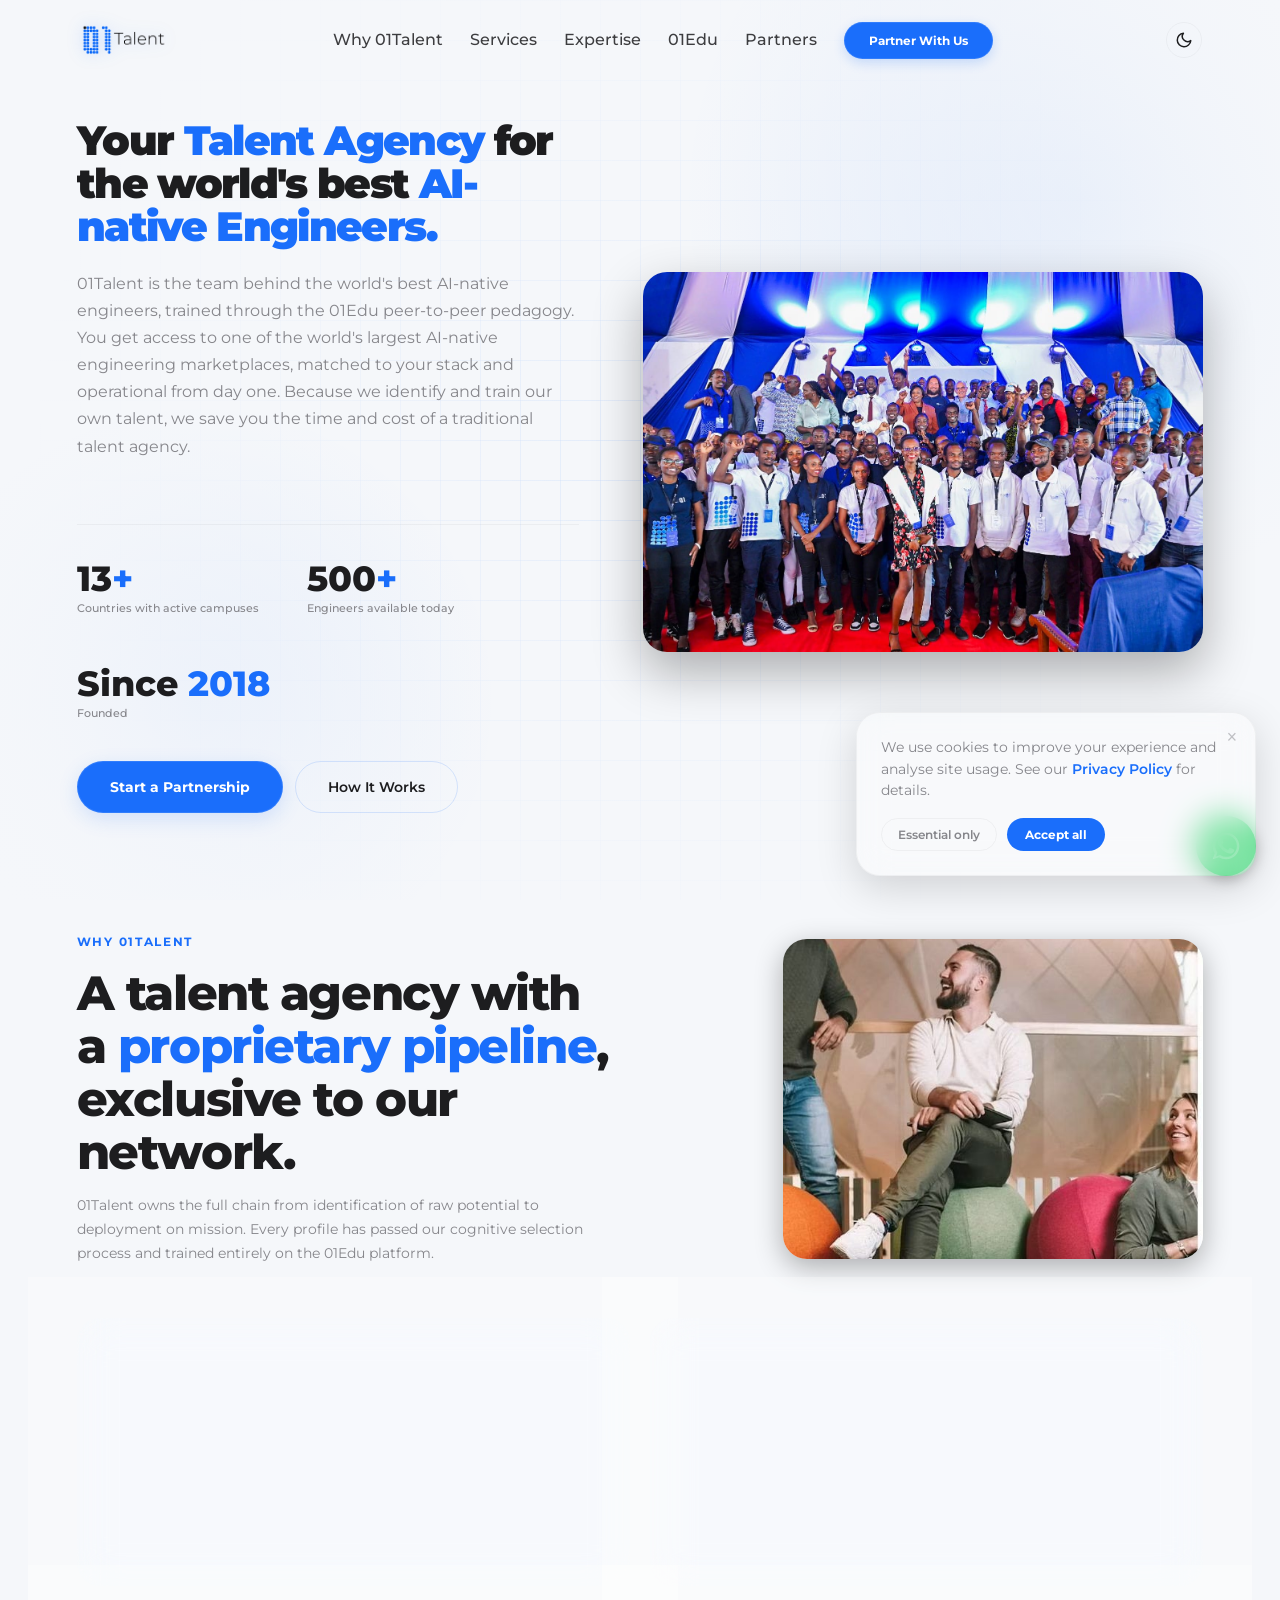
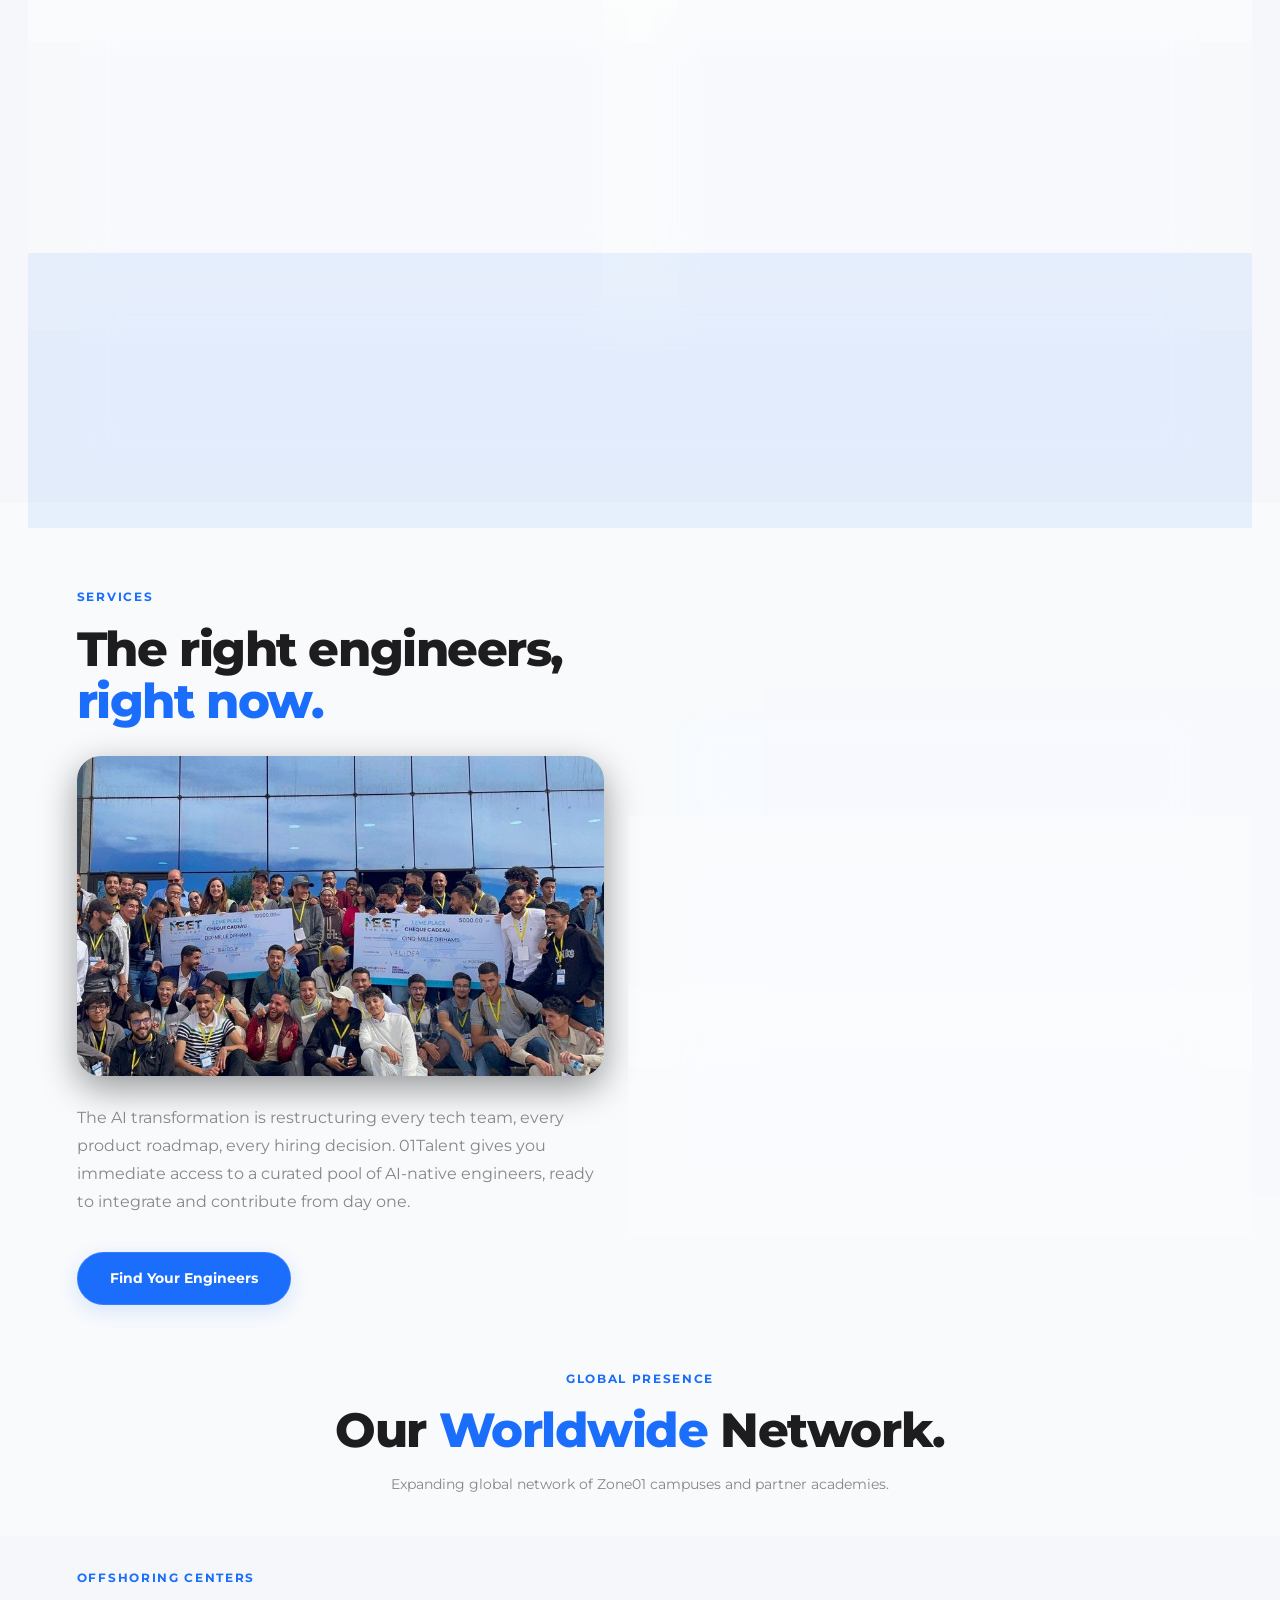
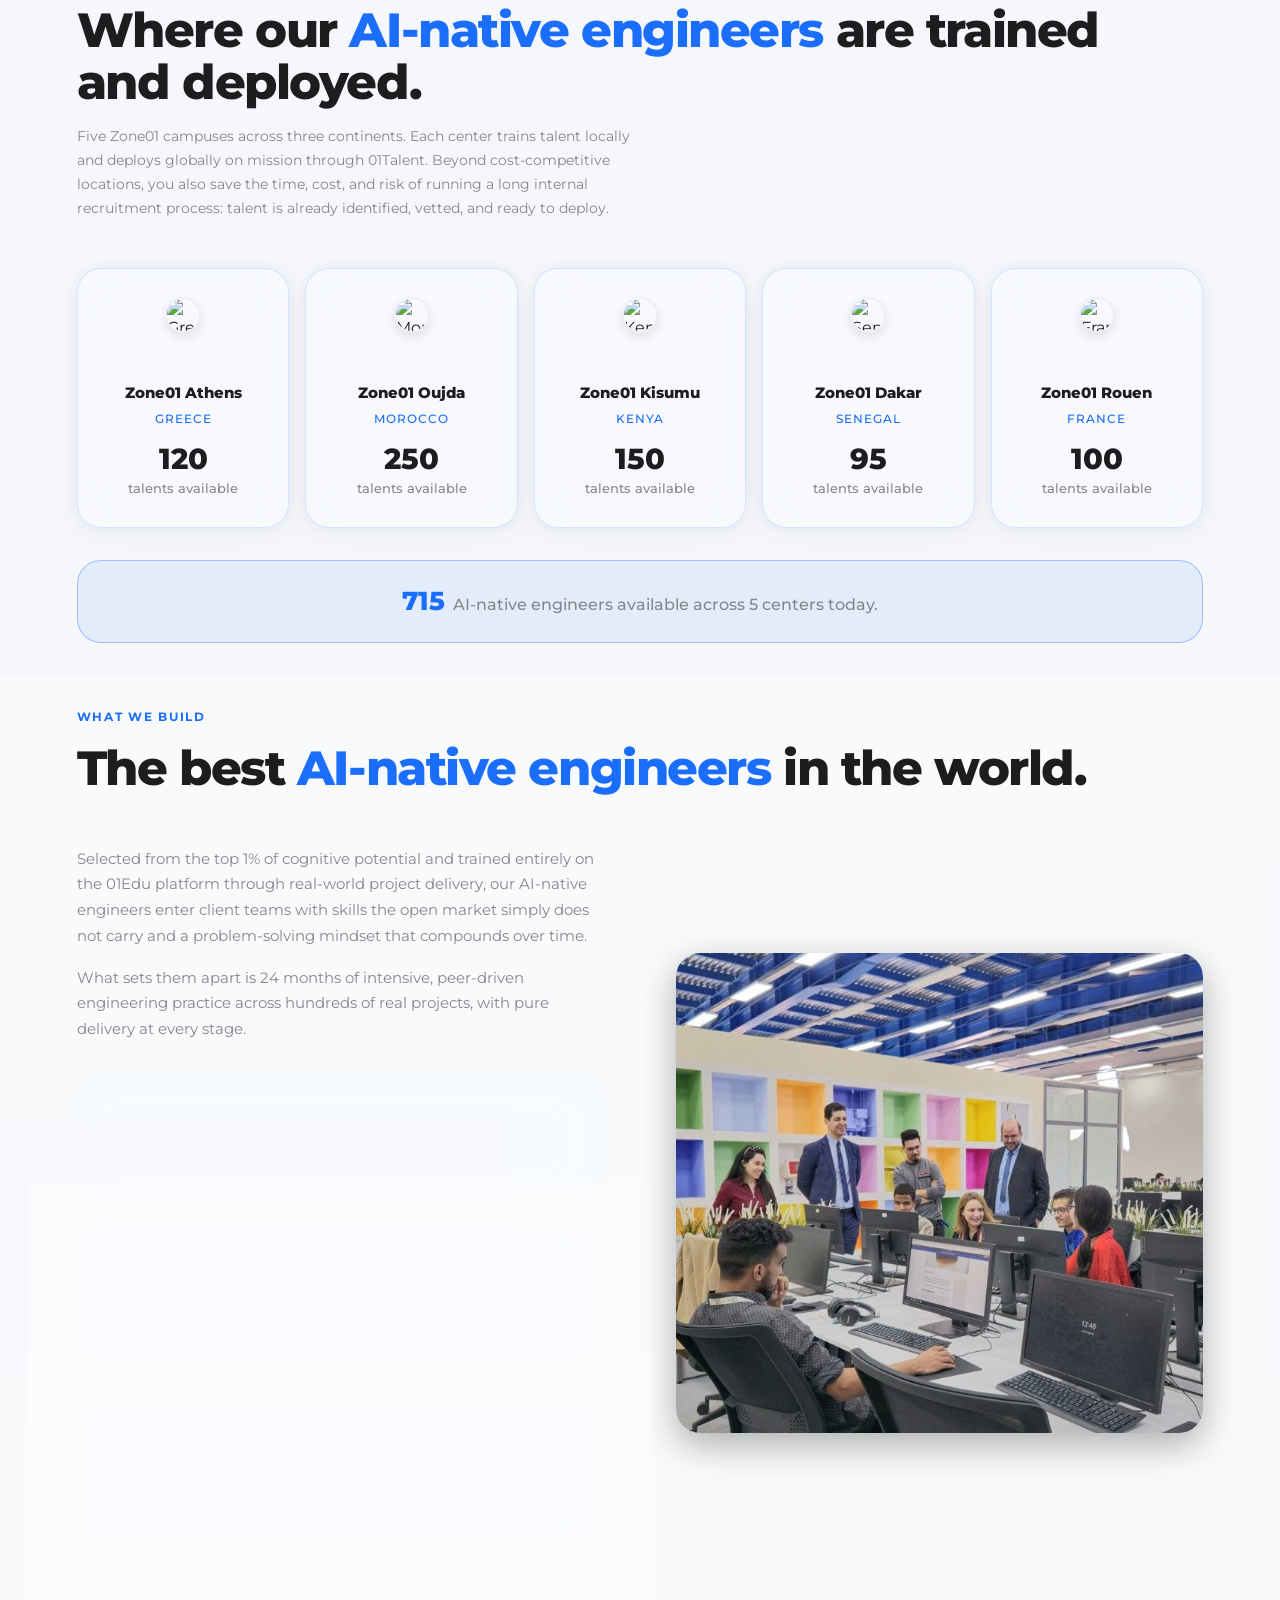
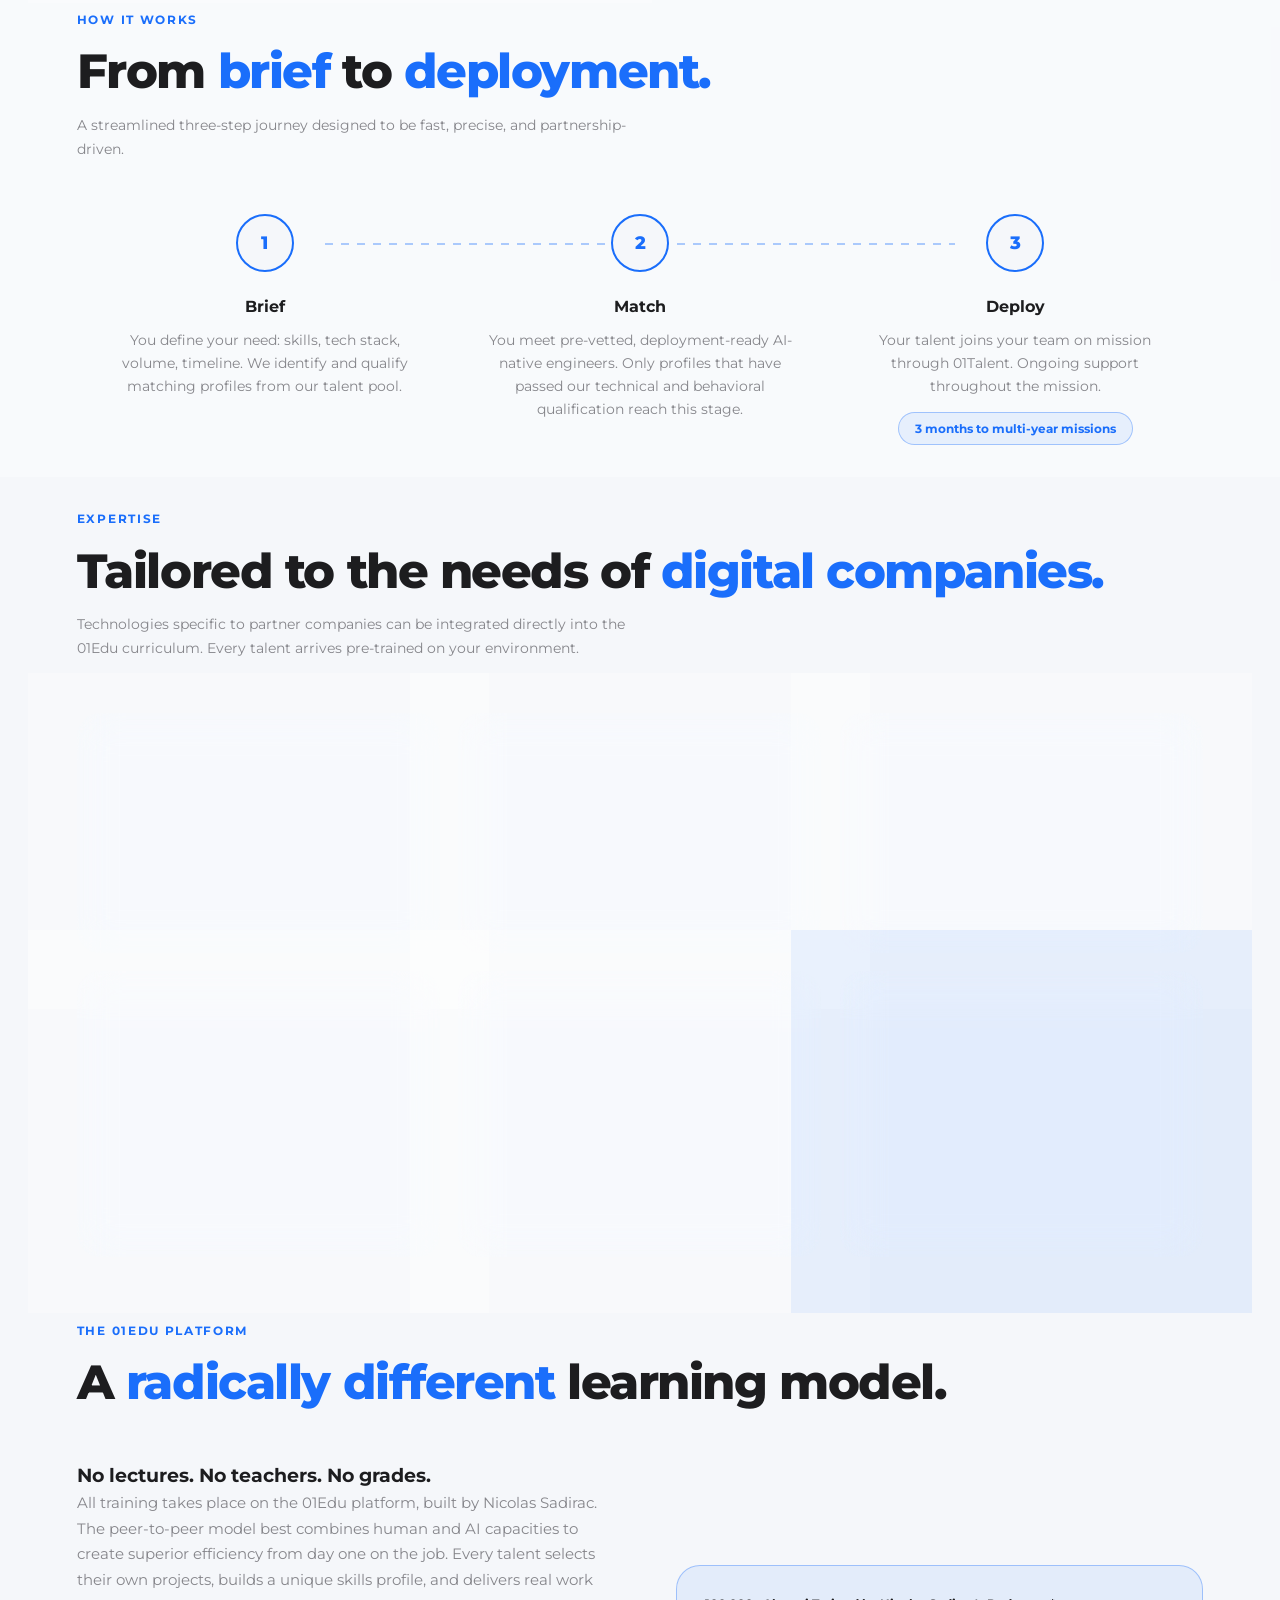
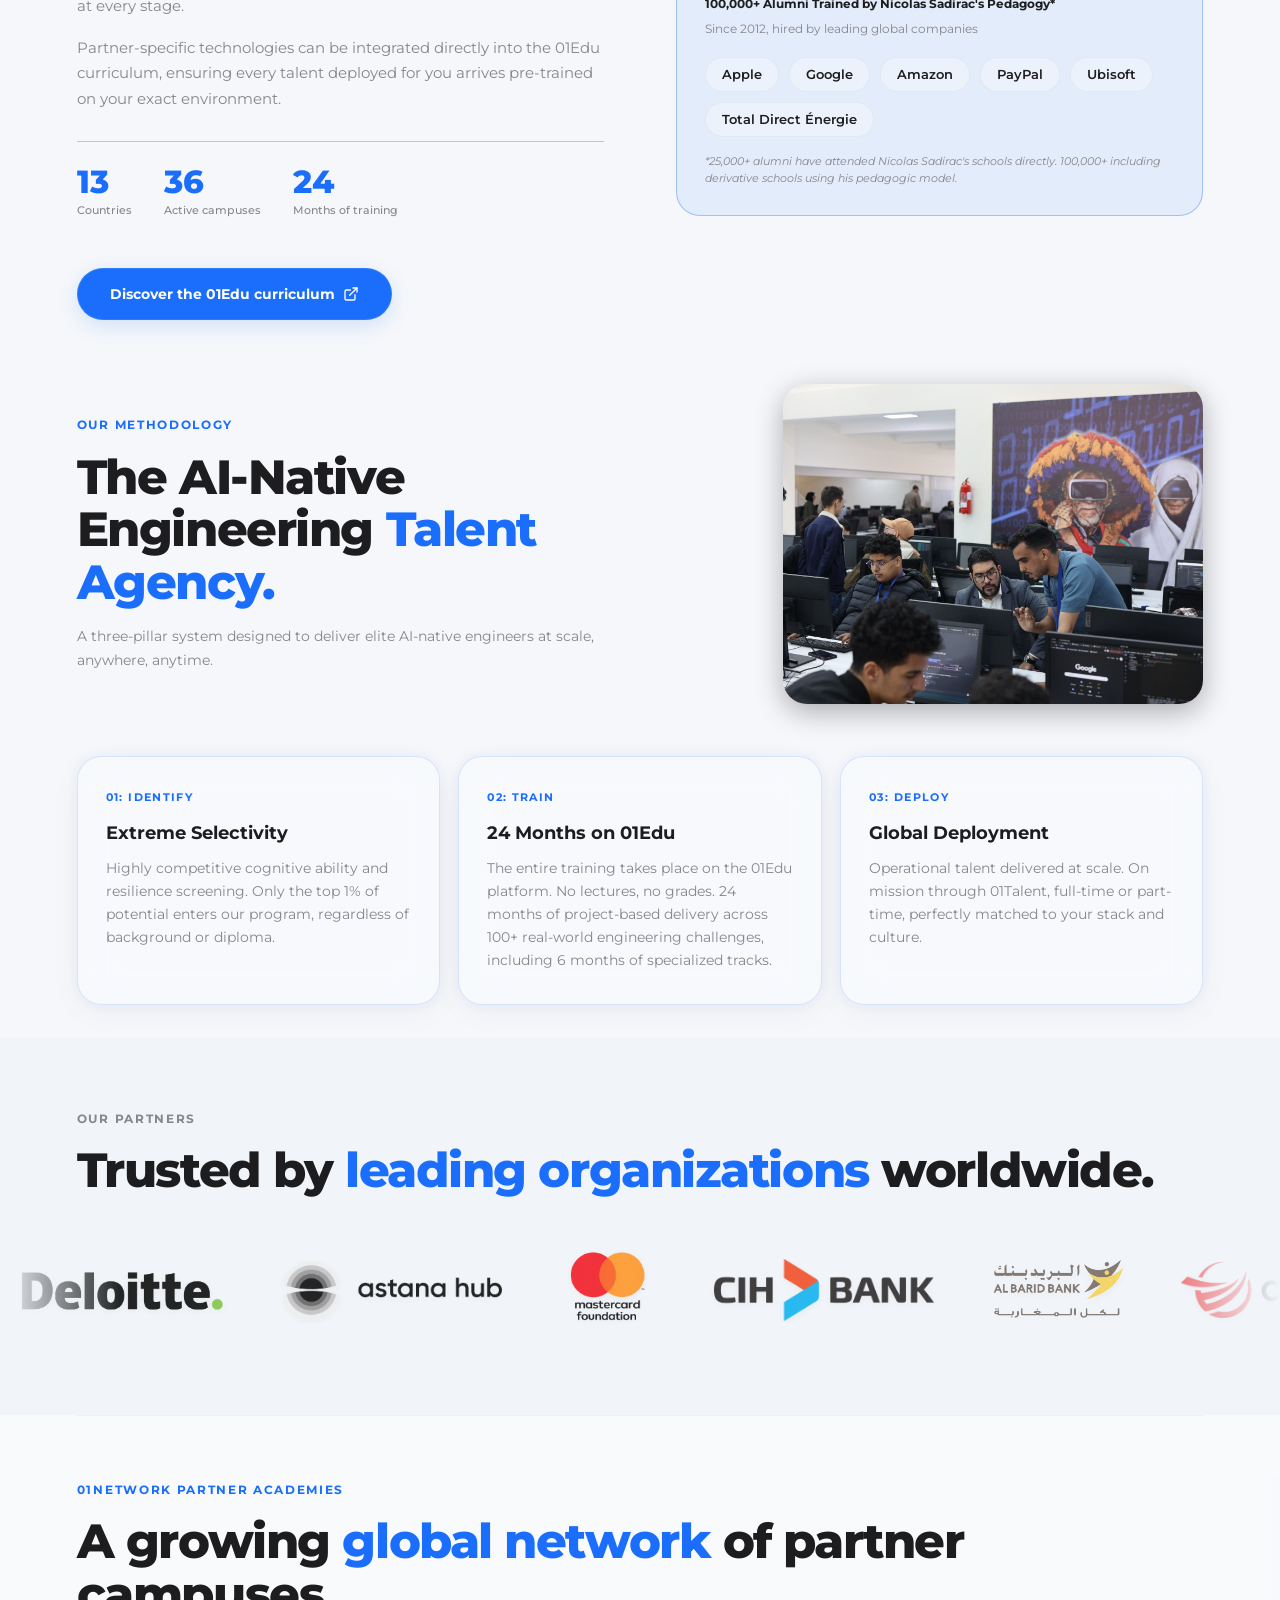
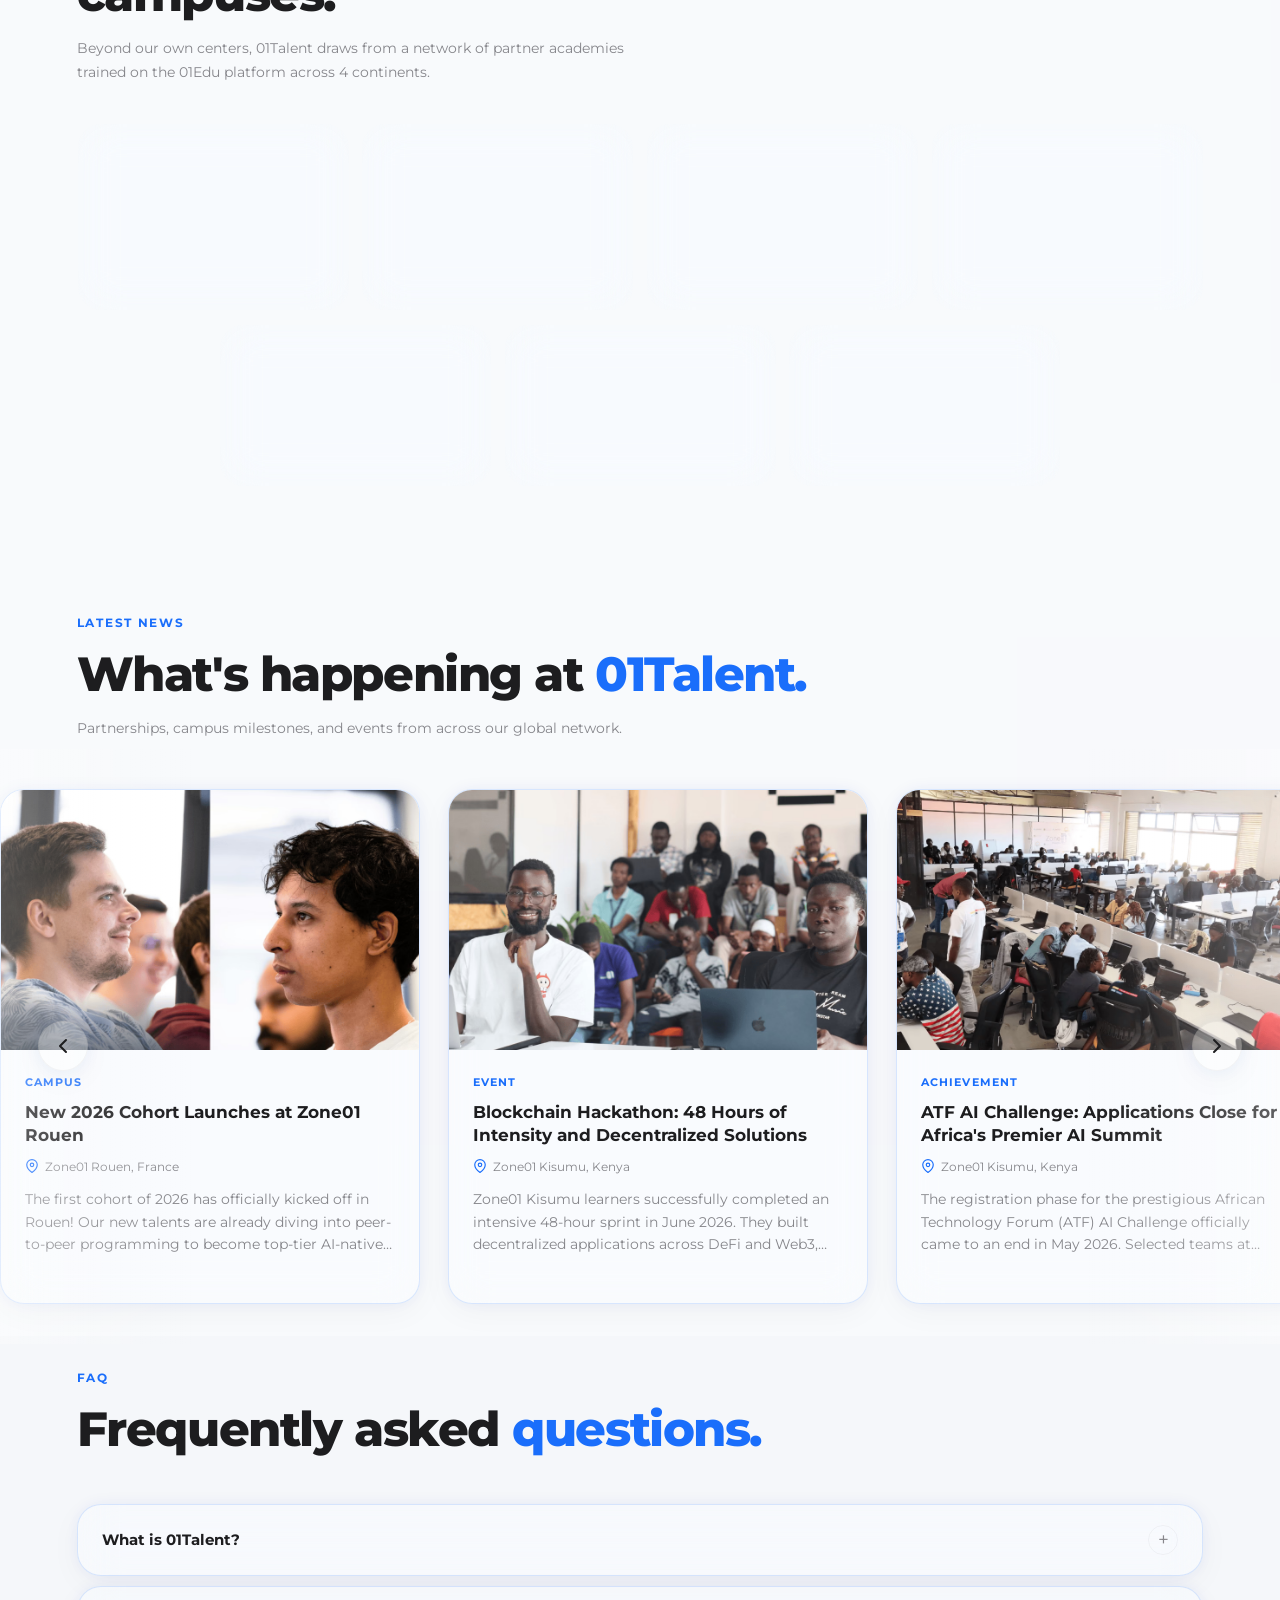
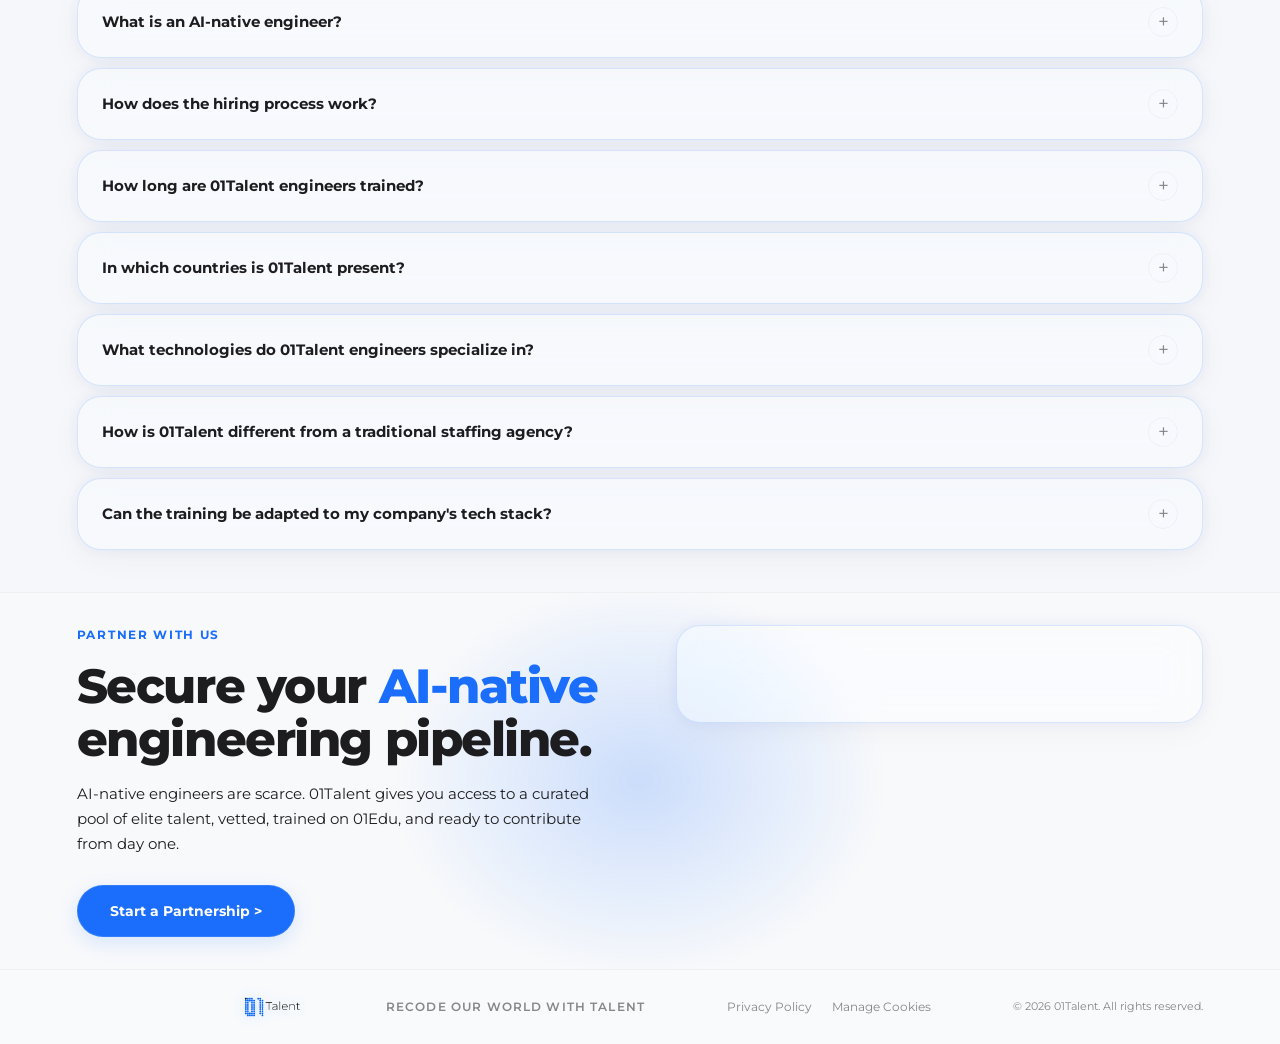
==== commit c5c441ed: "fix(globe): pop-up pins" ====
--- a/public/index.html
+++ b/public/index.html
@@ -401,7 +401,6 @@
         </div>
       </div>
     </section>
-
     <!-- GLOBAL NETWORK INTERACTIVE GLOBE -->
     <section id="global-network">
       <div class="section-label">Global Presence</div>
@@ -414,7 +413,6 @@
       </p>
       <div class="globe-container reveal" id="globe-viz"></div>
     </section>
-
     <section id="centers">
       <div class="section-label">Offshoring Centers</div>
       <h2>Where our <em>AI-native engineers</em> are trained and deployed.</h2>
@@ -1853,7 +1851,6 @@
         />
       </svg>
     </a>
-
     <!-- D3 Globe Scripts -->
     <script src="https://d3js.org/d3.v7.min.js"></script>
     <script src="https://unpkg.com/topojson-client@3"></script>
@@ -1861,35 +1858,29 @@
       document.addEventListener("DOMContentLoaded", () => {
         const width = 600;
         const height = 600;
-
         const config = {
           speed: 0.25,
           verticalTilt: -23.44,
           horizontalTilt: 0,
         };
-
         const container = d3.select("#globe-viz");
         const tooltip = container.append("div").attr("class", "globe-tooltip");
         const svg = container
           .append("svg")
           .attr("viewBox", `0 0 ${width} ${height}`)
           .attr("class", "globe-svg");
-
         const projection = d3
           .geoOrthographic()
           .scale(280)
           .translate([width / 2, height / 2])
           .clipAngle(90);
-
         const path = d3.geoPath().projection(projection);
-
         // Water/Sphere outline (Wireframe outer shell)
         svg
           .append("path")
           .datum({ type: "Sphere" })
           .attr("class", "globe-sphere")
           .attr("d", path);
-
         // Graticule (Grid lines)
         const graticule = d3.geoGraticule();
         svg
@@ -1897,10 +1888,8 @@
           .datum(graticule)
           .attr("class", "globe-graticule")
           .attr("d", path);
-
         const landGroup = svg.append("g");
         const pointGroup = svg.append("g");
-
         // Coordinates for Zone01 Centers and Partner Academies
         const campuses = [
           { name: "Zone01 Athens (Greece)", lng: 23.7275, lat: 37.9838 },
@@ -1916,16 +1905,13 @@
           { name: "Tomorrow School (Kazakhstan)", lng: 71.4206, lat: 51.1694 },
           { name: "Ynov (France)", lng: 2.4302, lat: 46.5392 },
         ];
-
         let rotation = [0, config.verticalTilt, config.horizontalTilt];
         let isDragging = false;
         let isHovering = false;
         let timer;
-
         d3.json("https://unpkg.com/world-atlas@2/countries-110m.json").then(
           (world) => {
             const land = topojson.feature(world, world.objects.land);
-
             const landPath = landGroup
               .selectAll(".globe-land")
               .data(land.features ? land.features : [land]) // Support feature collection or single geometry
@@ -1956,18 +1942,28 @@
                 tooltip.style("opacity", 0);
               });
 
-            enterPoints
+            // Add inner points to handle the pop up and pop down CSS scaling independently of map rendering
+            const innerPoints = enterPoints
+              .append("g")
+              .attr("class", "campus-point-inner")
+              .style(
+                "transition",
+                "transform 0.4s cubic-bezier(0.175, 0.885, 0.32, 1.275)",
+              )
+              .style("transform-origin", "0px 0px");
+
+            innerPoints
               .append("circle")
               .attr("class", "globe-point-marker")
               .attr("r", 2);
-            enterPoints
+            innerPoints
               .append("line")
               .attr("class", "globe-point-pin")
               .attr("x1", 0)
               .attr("y1", 0)
               .attr("x2", 15)
               .attr("y2", -20);
-            enterPoints
+            innerPoints
               .append("circle")
               .attr("class", "globe-point-head")
               .attr("cx", 15)
@@ -1989,12 +1985,14 @@
                   : `translate(-100,-100)`;
               });
 
-              // Hide pins on the back of the globe
-              allPoints.style("display", (d) => {
-                const center = projection.invert([width / 2, height / 2]);
-                const dist = d3.geoDistance(center, [d.lng, d.lat]);
-                return dist > 1.57 ? "none" : "block";
-              });
+              // Scale pins up and down based on their visibility across the horizon
+              allPoints
+                .select(".campus-point-inner")
+                .style("transform", (d) => {
+                  const center = projection.invert([width / 2, height / 2]);
+                  const dist = d3.geoDistance(center, [d.lng, d.lat]);
+                  return dist > 1.57 ? "scale(0)" : "scale(1)";
+                });
             };
 
             // Drag behavior
@@ -2015,10 +2013,8 @@
                 isDragging = false;
                 container.style("cursor", "grab");
               });
-
             svg.call(drag);
             container.style("cursor", "grab");
-
             const startAnimation = () => {
               if (timer) timer.stop();
               timer = d3.timer(() => {
@@ -2029,11 +2025,9 @@
                 }
               });
             };
-
             const stopAnimation = () => {
               if (timer) timer.stop();
             };
-
             // Intersection Observer for performance optimization
             const observer = new IntersectionObserver(
               (entries) => {
@@ -2047,7 +2041,6 @@
               },
               { threshold: 0.1 },
             );
-
             observer.observe(document.getElementById("global-network"));
           },
         );
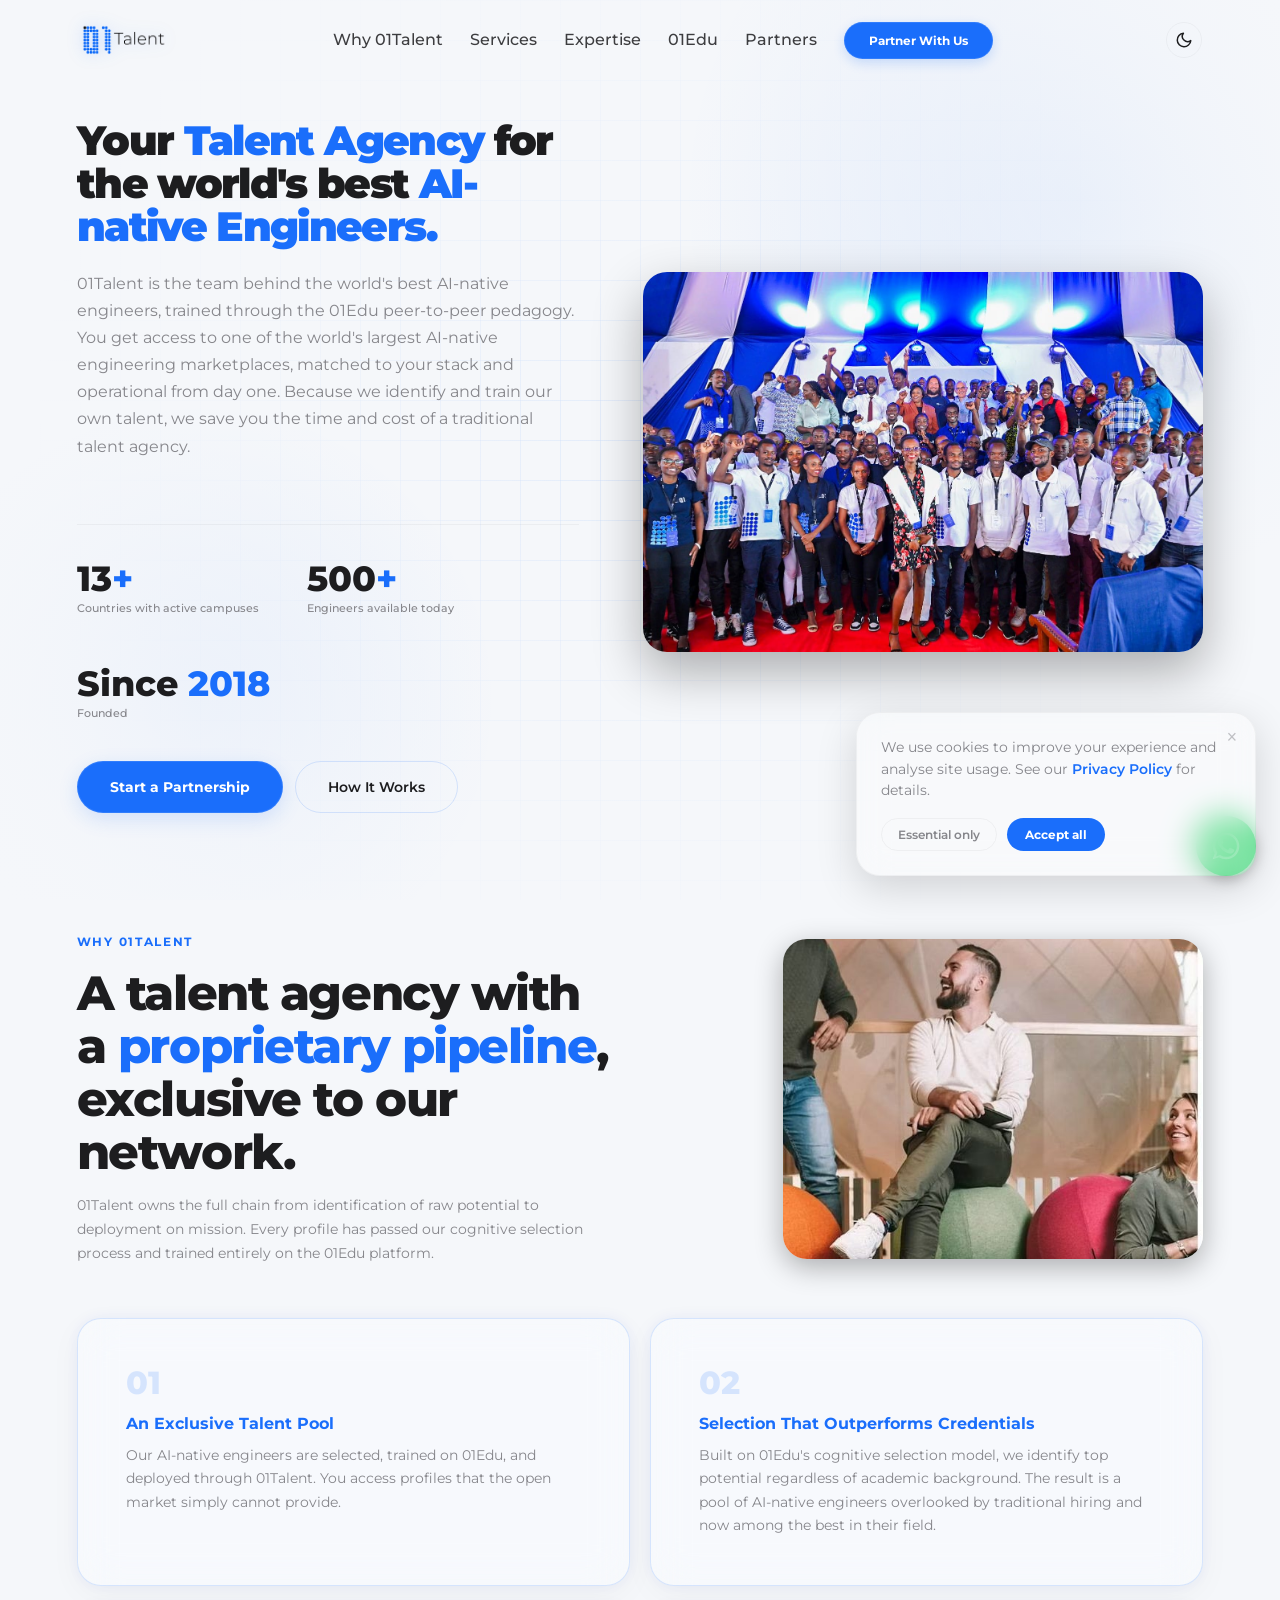
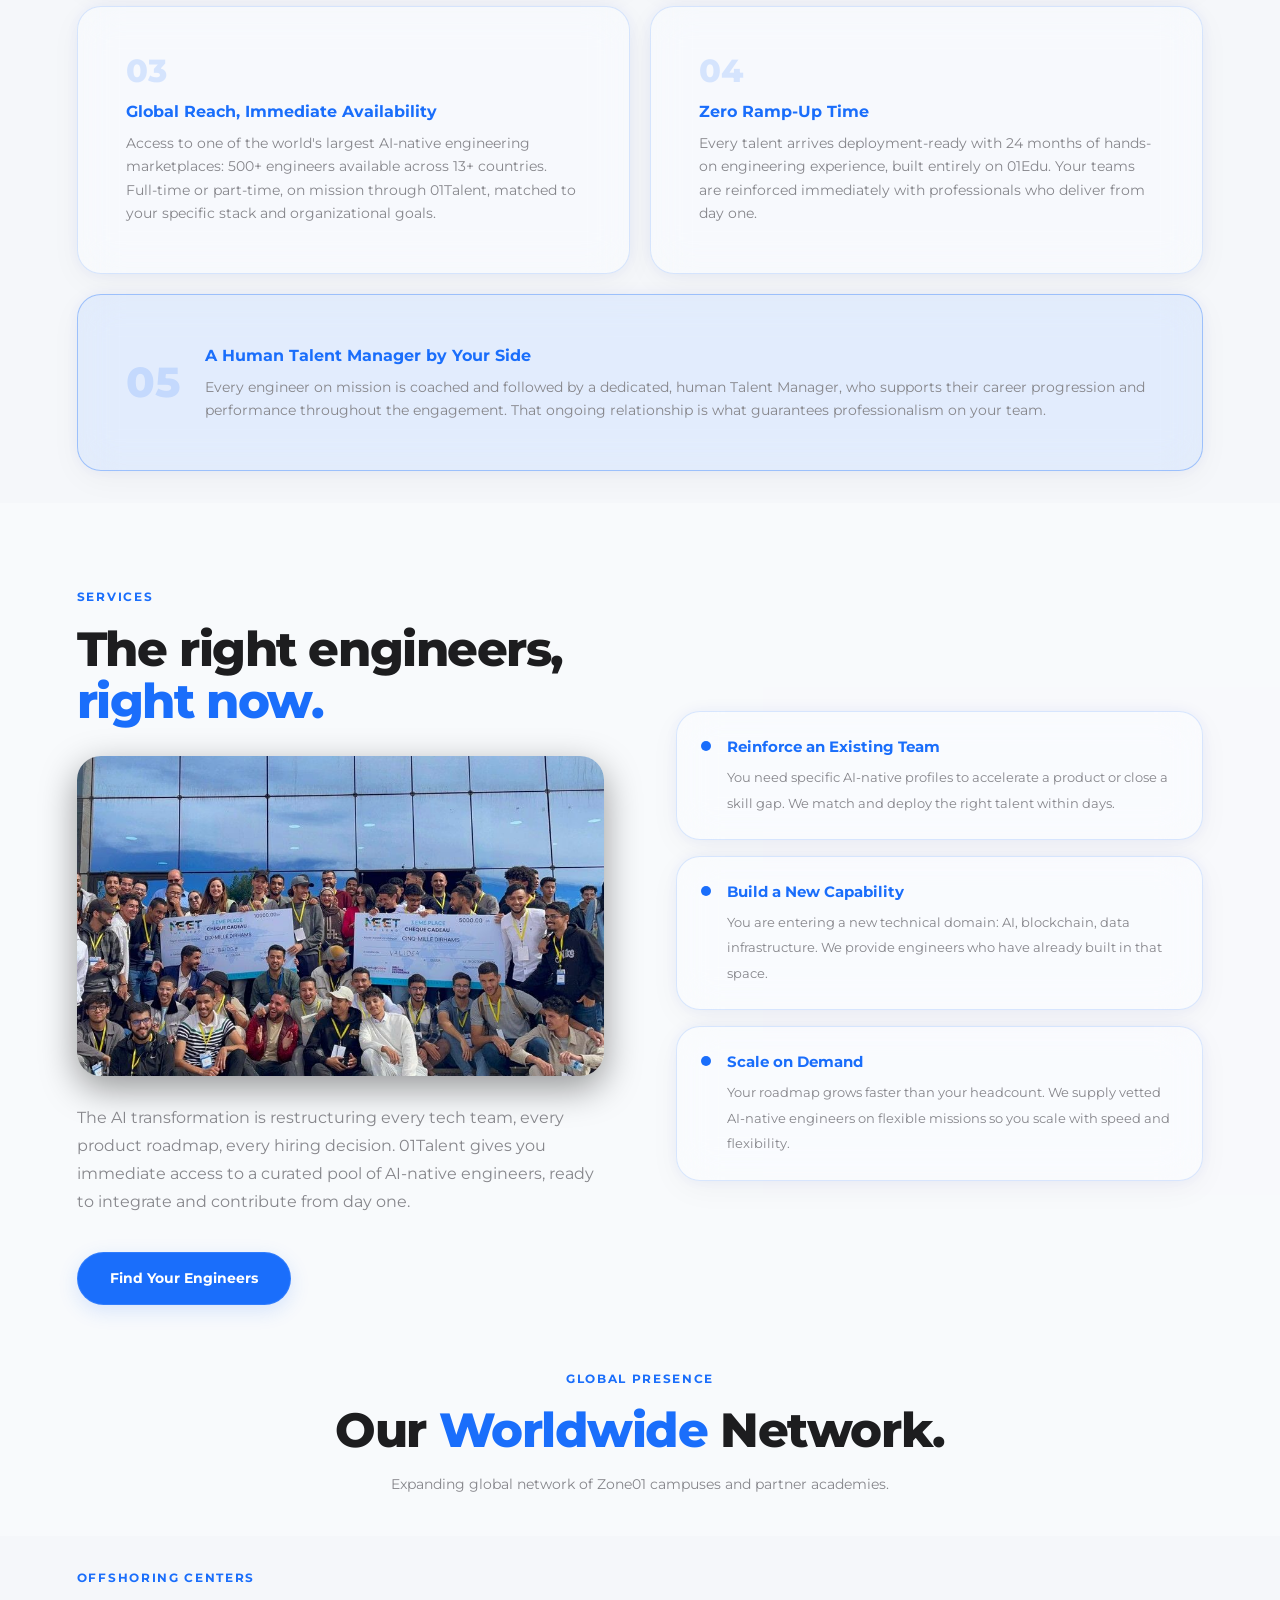
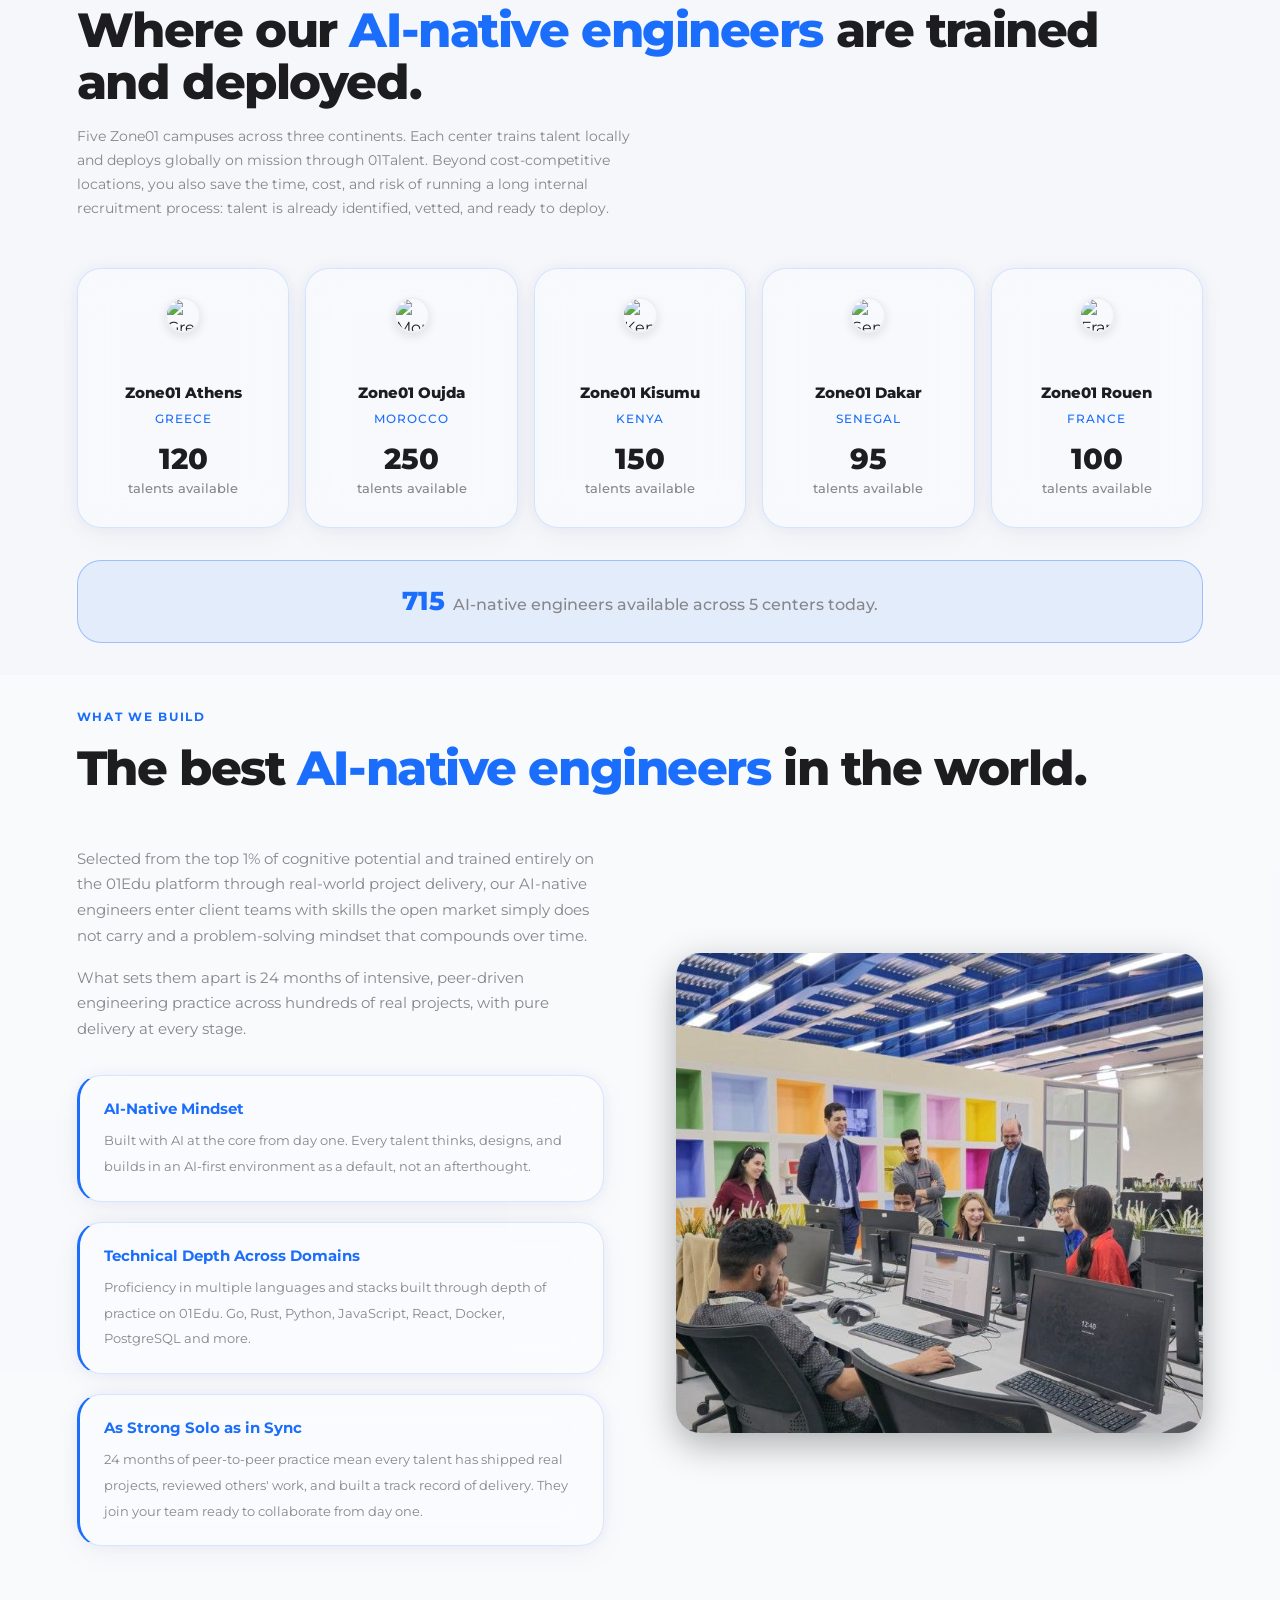
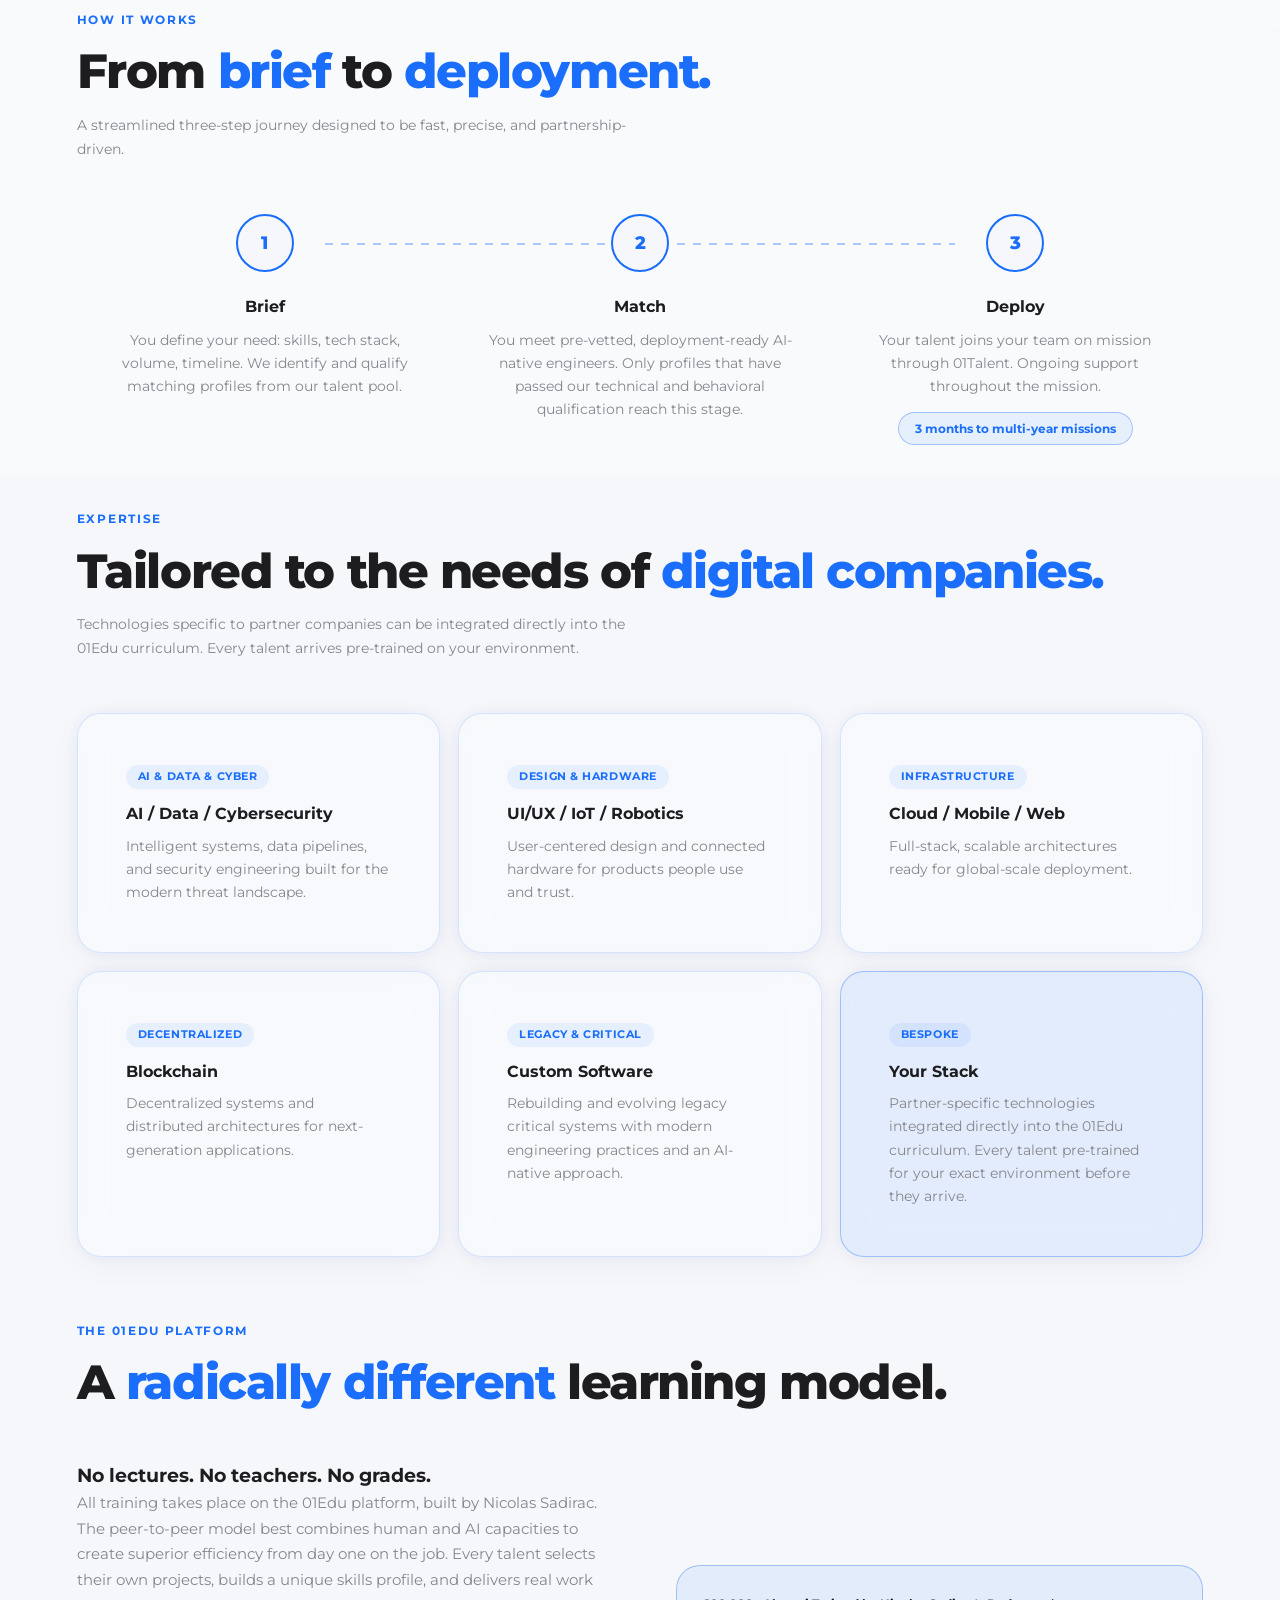
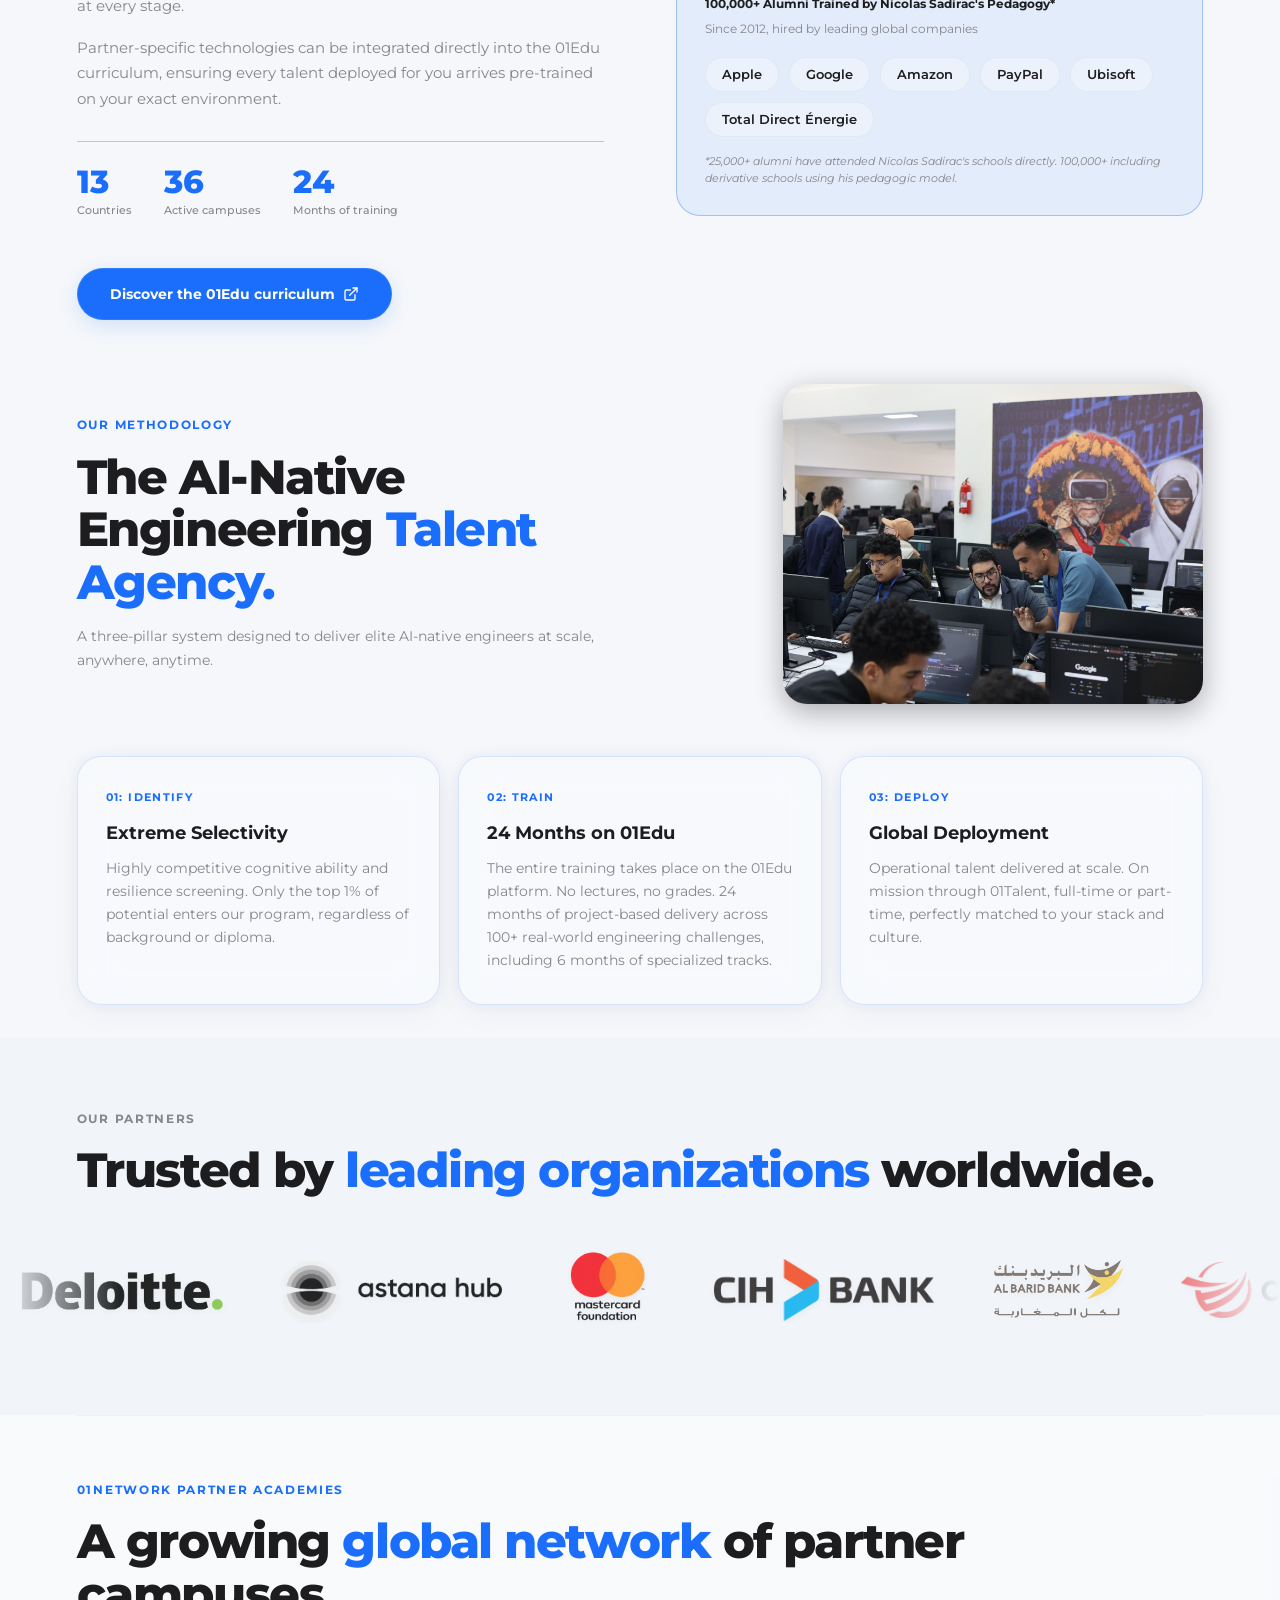
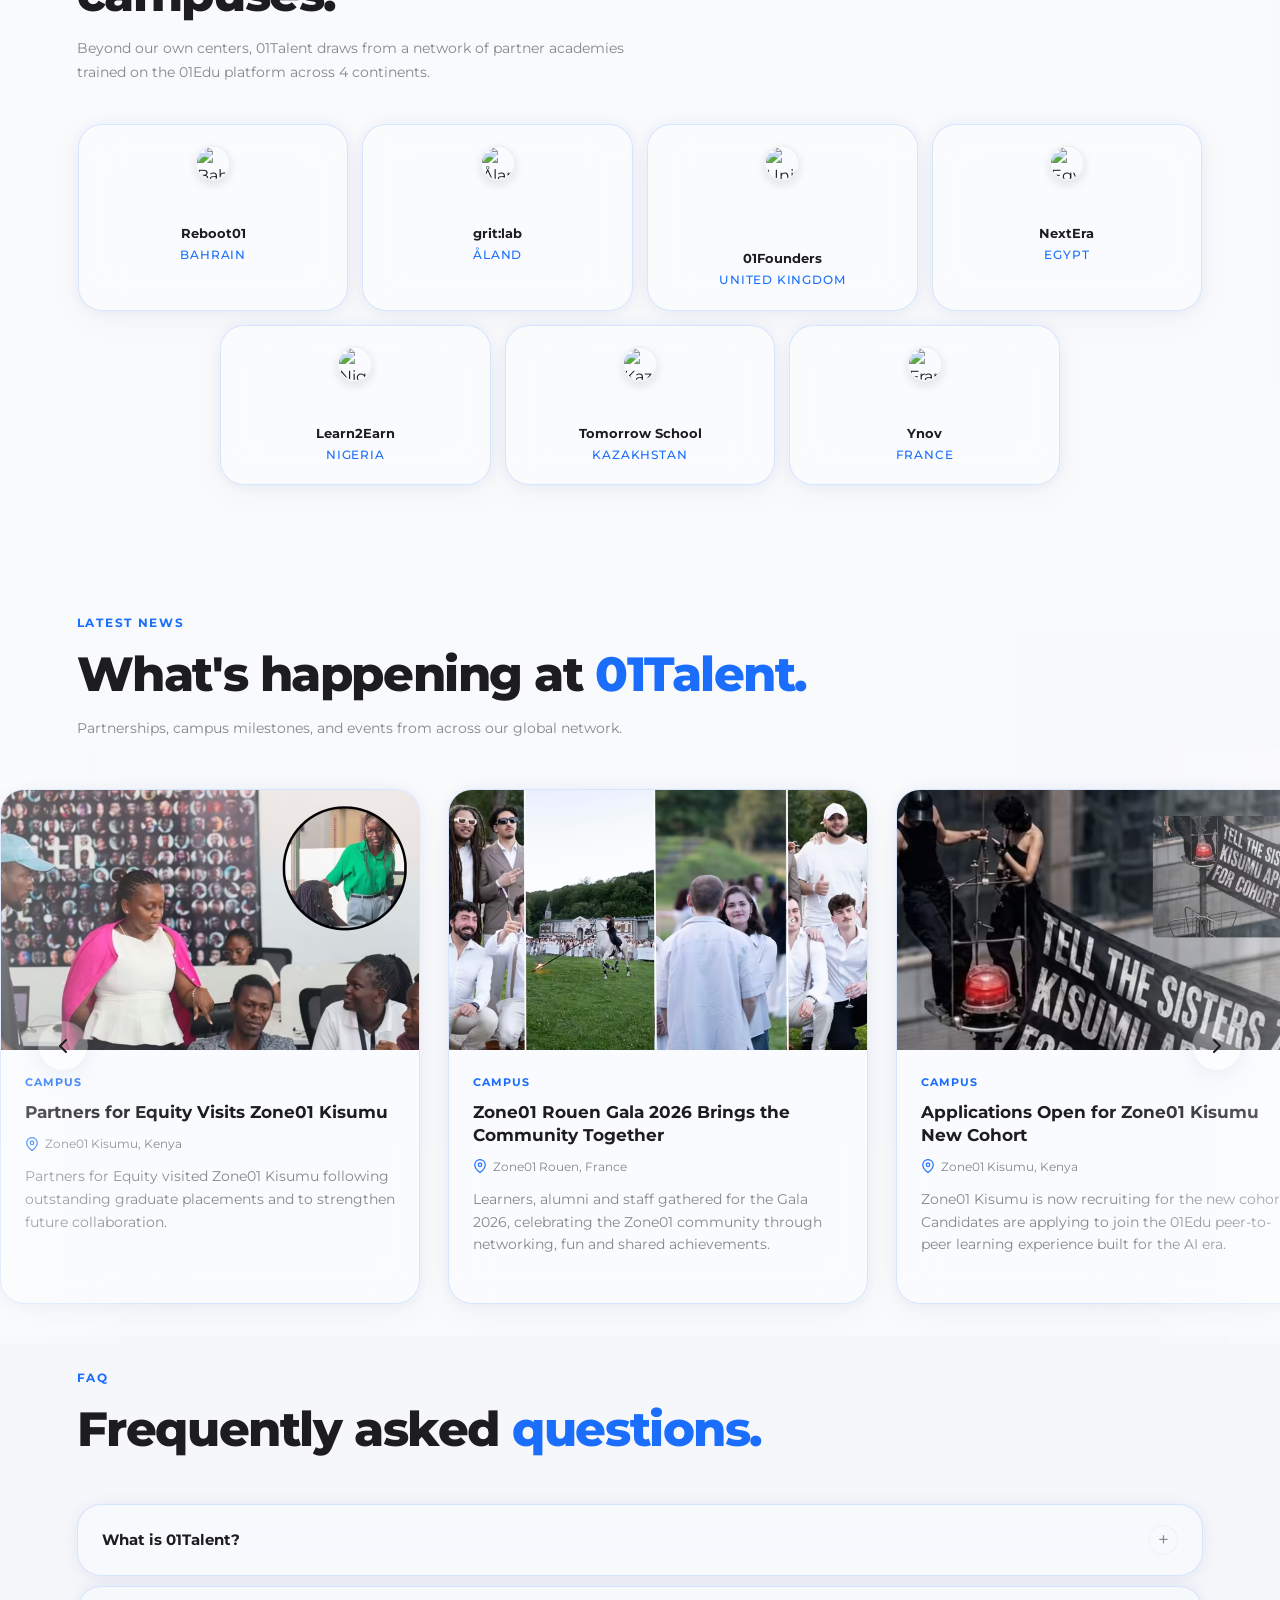
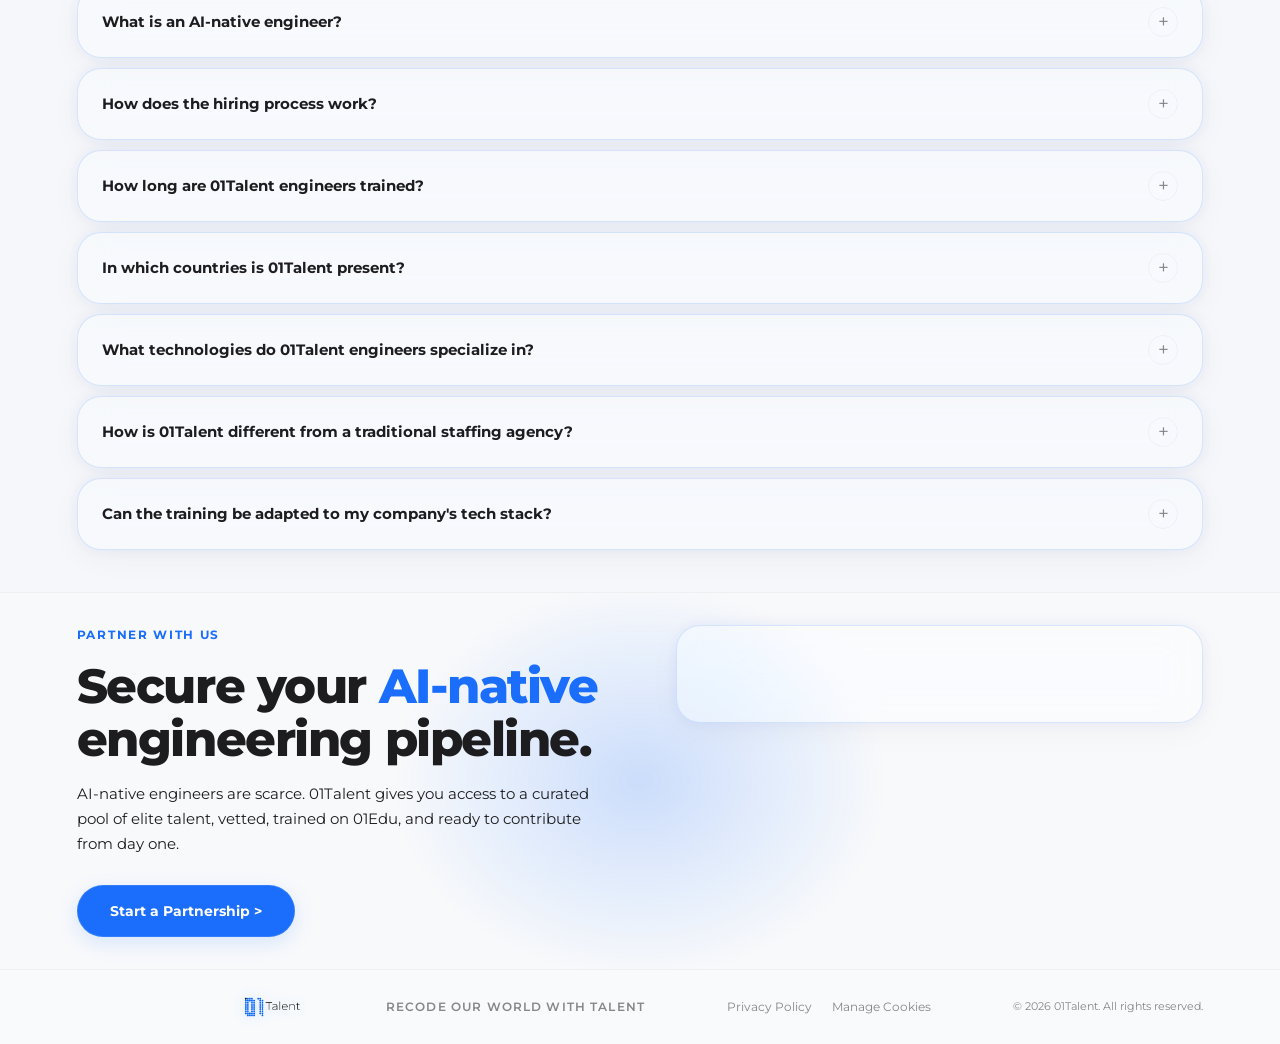
==== commit 5b71c9a4: "feat(news): add Equity visit, Rouen Gala 2026 and Kisumu cohort news Co-Authored-By: Claude Fable 5 " ====
--- a/public/index.html
+++ b/public/index.html
@@ -1291,6 +1291,159 @@
         </button>
         <div class="news-track-outer">
           <div class="news-track" id="newsTrack">
+            <div class="news-card">
+              <picture>
+                <source
+                  srcset="images/news/news-equity-visits-kisumu.avif"
+                  type="image/avif"
+                />
+                <source
+                  srcset="images/news/news-equity-visits-kisumu.webp"
+                  type="image/webp"
+                />
+                <img
+                  decoding="async"
+                  class="news-card-img"
+                  loading="lazy"
+                  src="images/news/news-equity-visits-kisumu.png"
+                  alt="Partners for Equity Visits Zone01 Kisumu"
+                  width="420"
+                  height="260"
+                />
+              </picture>
+              <div class="news-card-body">
+                <div class="news-card-tag">Campus</div>
+                <div class="news-card-title">
+                  Partners for Equity Visits Zone01 Kisumu
+                </div>
+                <div class="news-card-date">
+                  <svg
+                    class="location-pin"
+                    viewBox="0 0 24 24"
+                    width="14"
+                    height="14"
+                    stroke="currentColor"
+                    stroke-width="2"
+                    fill="none"
+                    stroke-linecap="round"
+                    stroke-linejoin="round"
+                  >
+                    <path
+                      d="M21 10c0 7-9 13-9 13s-9-6-9-13a9 9 0 0 1 18 0z"
+                    ></path>
+                    <circle cx="12" cy="10" r="3"></circle>
+                  </svg>
+                  Zone01 Kisumu, Kenya
+                </div>
+                <div class="news-card-desc">
+                  Partners for Equity visited Zone01 Kisumu following
+                  outstanding graduate placements and to strengthen future
+                  collaboration.
+                </div>
+              </div>
+            </div>
+            <div class="news-card">
+              <picture>
+                <source
+                  srcset="images/news/news-rouen-gala-2026.avif"
+                  type="image/avif"
+                />
+                <source
+                  srcset="images/news/news-rouen-gala-2026.webp"
+                  type="image/webp"
+                />
+                <img
+                  decoding="async"
+                  class="news-card-img"
+                  loading="lazy"
+                  src="images/news/news-rouen-gala-2026.png"
+                  alt="Zone01 Rouen Gala 2026 Brings the Community Together"
+                  width="420"
+                  height="260"
+                />
+              </picture>
+              <div class="news-card-body">
+                <div class="news-card-tag">Campus</div>
+                <div class="news-card-title">
+                  Zone01 Rouen Gala 2026 Brings the Community Together
+                </div>
+                <div class="news-card-date">
+                  <svg
+                    class="location-pin"
+                    viewBox="0 0 24 24"
+                    width="14"
+                    height="14"
+                    stroke="currentColor"
+                    stroke-width="2"
+                    fill="none"
+                    stroke-linecap="round"
+                    stroke-linejoin="round"
+                  >
+                    <path
+                      d="M21 10c0 7-9 13-9 13s-9-6-9-13a9 9 0 0 1 18 0z"
+                    ></path>
+                    <circle cx="12" cy="10" r="3"></circle>
+                  </svg>
+                  Zone01 Rouen, France
+                </div>
+                <div class="news-card-desc">
+                  Learners, alumni and staff gathered for the Gala 2026,
+                  celebrating the Zone01 community through networking, fun and
+                  shared achievements.
+                </div>
+              </div>
+            </div>
+            <div class="news-card">
+              <picture>
+                <source
+                  srcset="images/news/news-kisumu-new-cohort.avif"
+                  type="image/avif"
+                />
+                <source
+                  srcset="images/news/news-kisumu-new-cohort.webp"
+                  type="image/webp"
+                />
+                <img
+                  decoding="async"
+                  class="news-card-img"
+                  loading="lazy"
+                  src="images/news/news-kisumu-new-cohort.png"
+                  alt="Applications Open for Zone01 Kisumu New Cohort"
+                  width="420"
+                  height="260"
+                />
+              </picture>
+              <div class="news-card-body">
+                <div class="news-card-tag">Campus</div>
+                <div class="news-card-title">
+                  Applications Open for Zone01 Kisumu New Cohort
+                </div>
+                <div class="news-card-date">
+                  <svg
+                    class="location-pin"
+                    viewBox="0 0 24 24"
+                    width="14"
+                    height="14"
+                    stroke="currentColor"
+                    stroke-width="2"
+                    fill="none"
+                    stroke-linecap="round"
+                    stroke-linejoin="round"
+                  >
+                    <path
+                      d="M21 10c0 7-9 13-9 13s-9-6-9-13a9 9 0 0 1 18 0z"
+                    ></path>
+                    <circle cx="12" cy="10" r="3"></circle>
+                  </svg>
+                  Zone01 Kisumu, Kenya
+                </div>
+                <div class="news-card-desc">
+                  Zone01 Kisumu is now recruiting for the new cohort. Candidates
+                  are applying to join the 01Edu peer-to-peer learning
+                  experience built for the AI era.
+                </div>
+              </div>
+            </div>
             <div class="news-card">
               <picture>
                 <source
